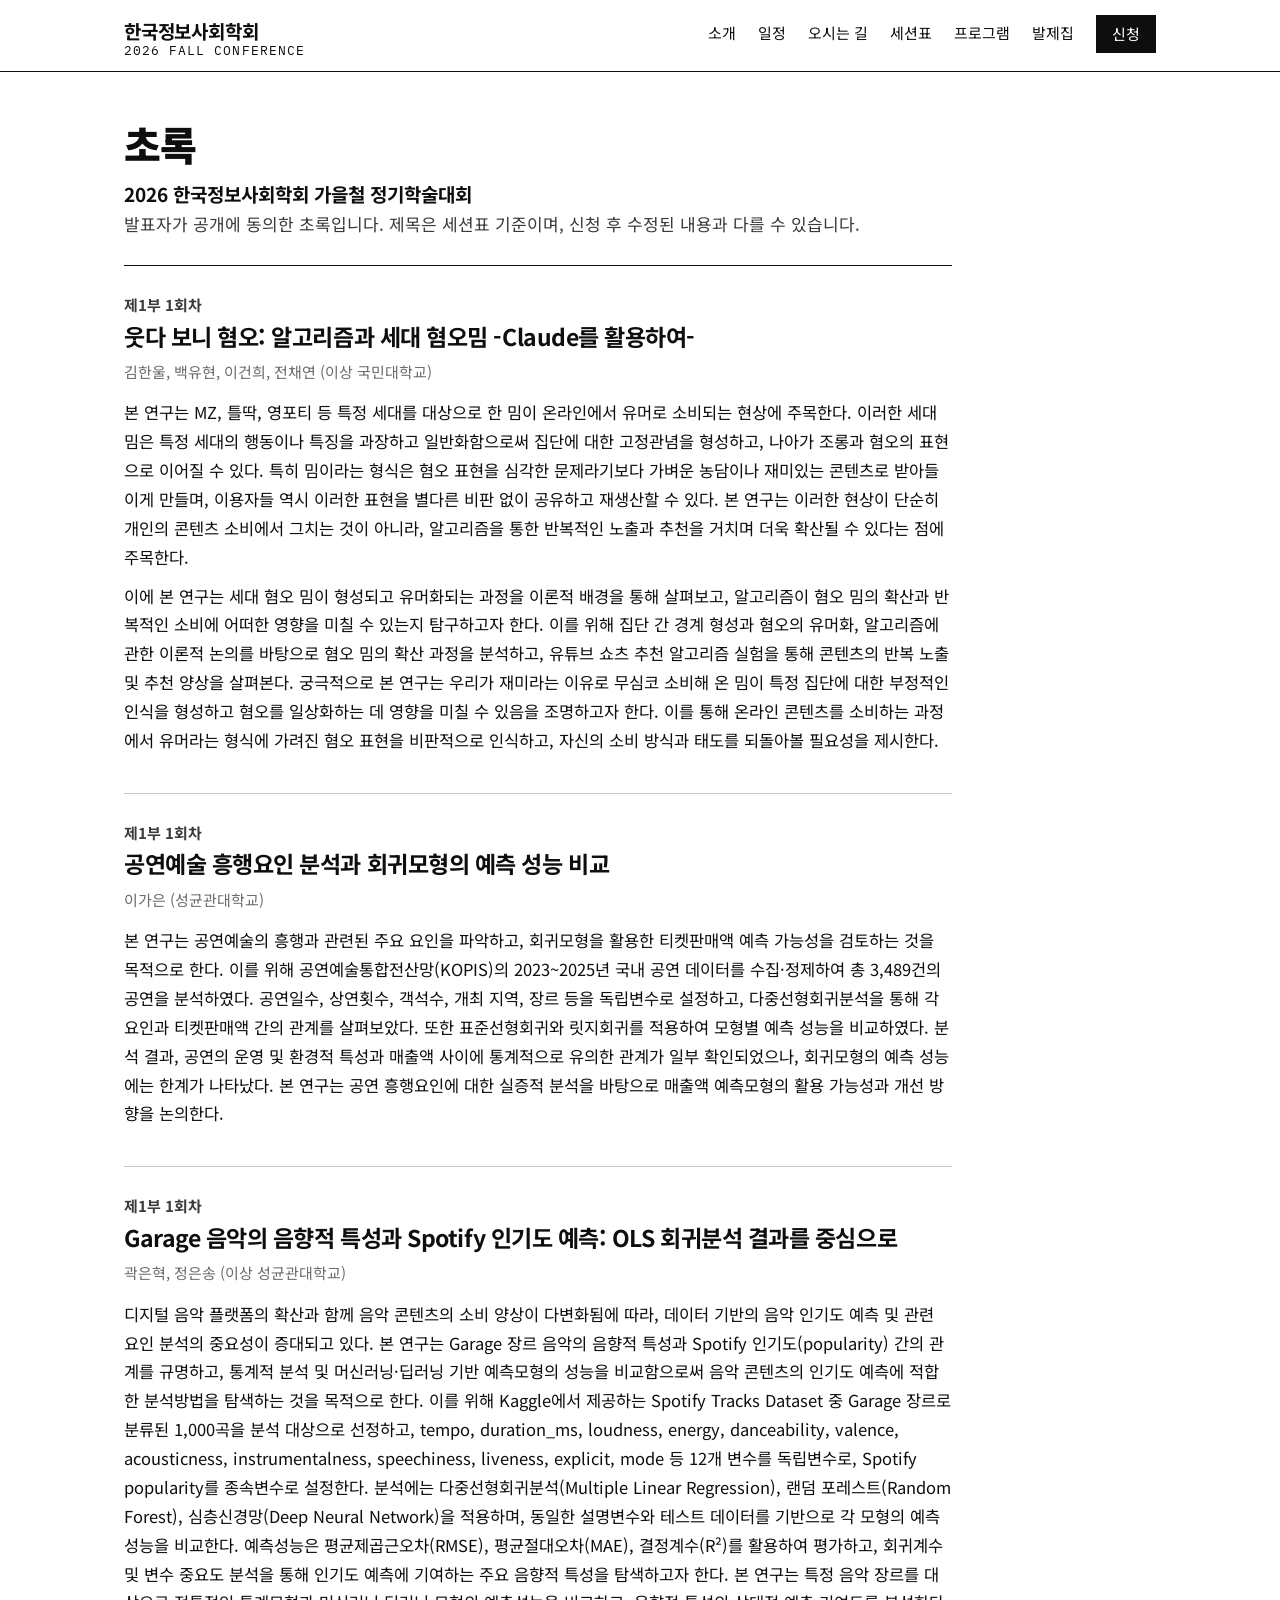
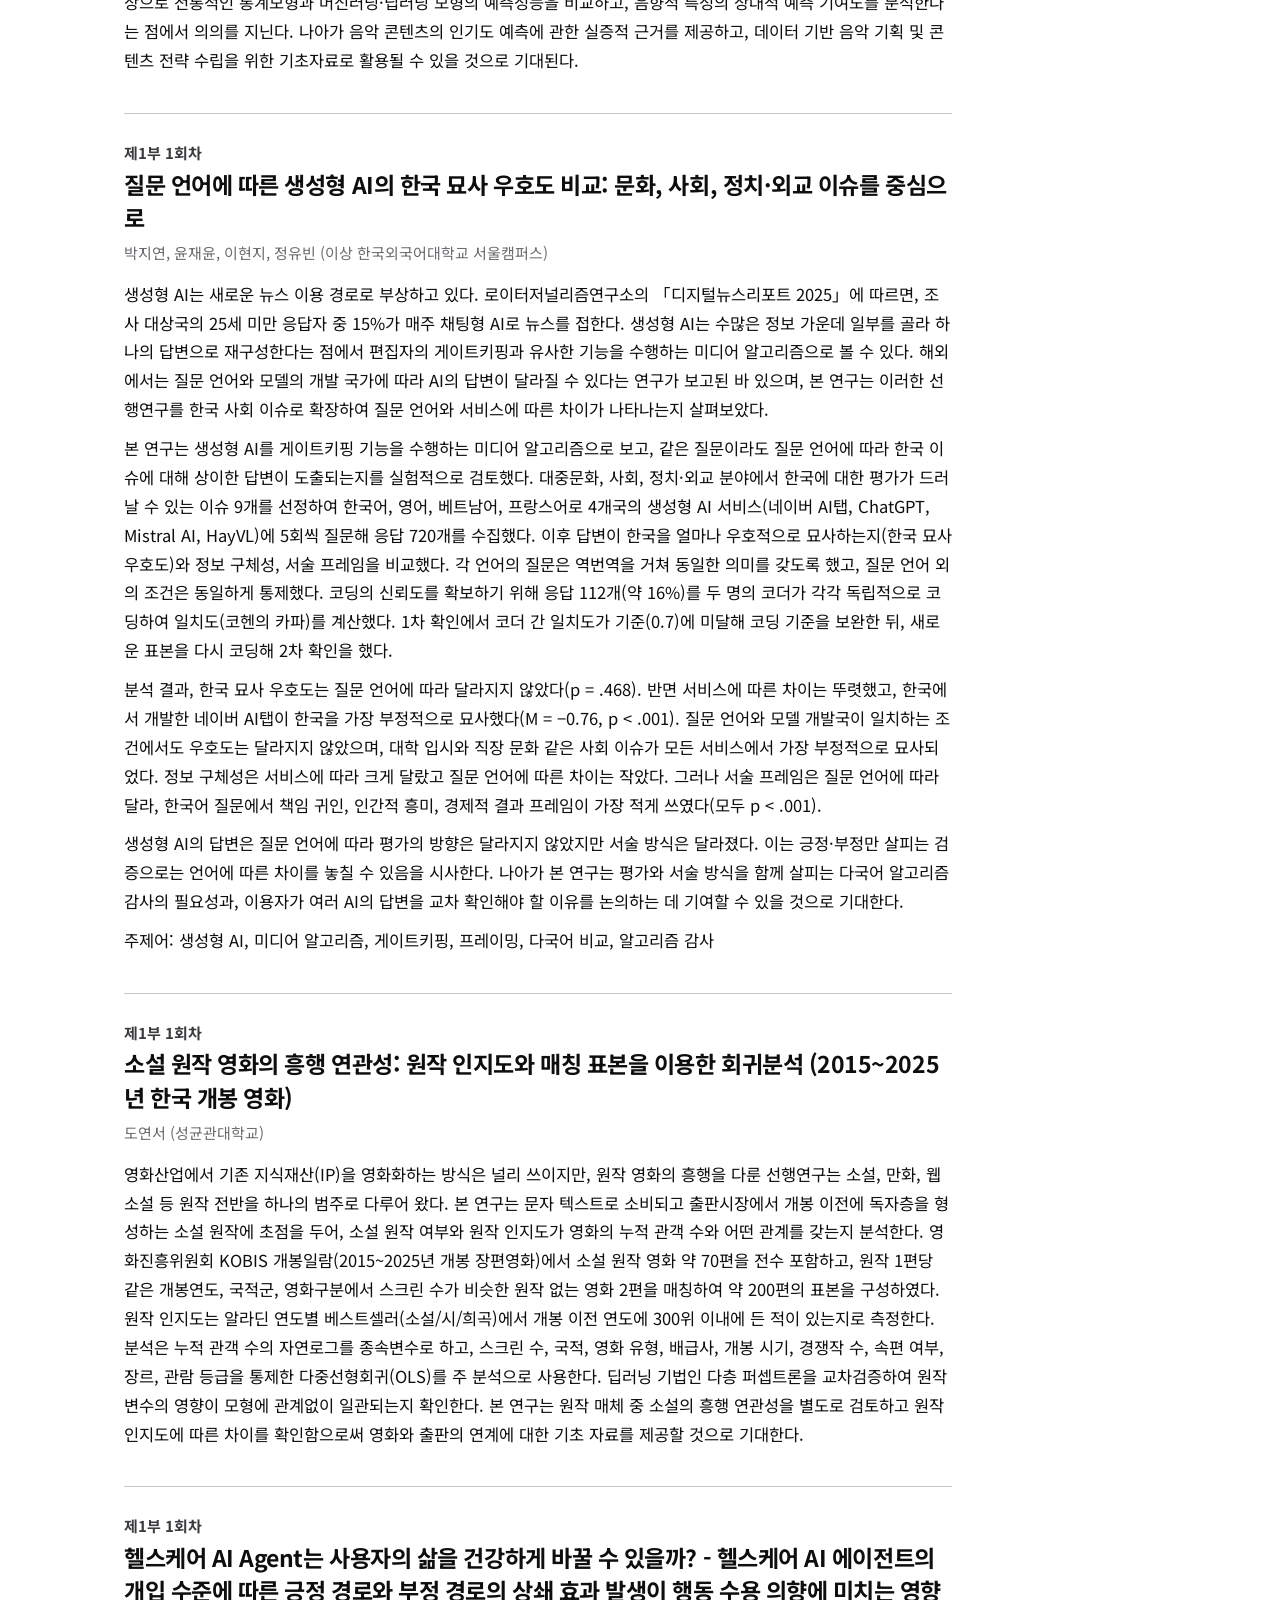
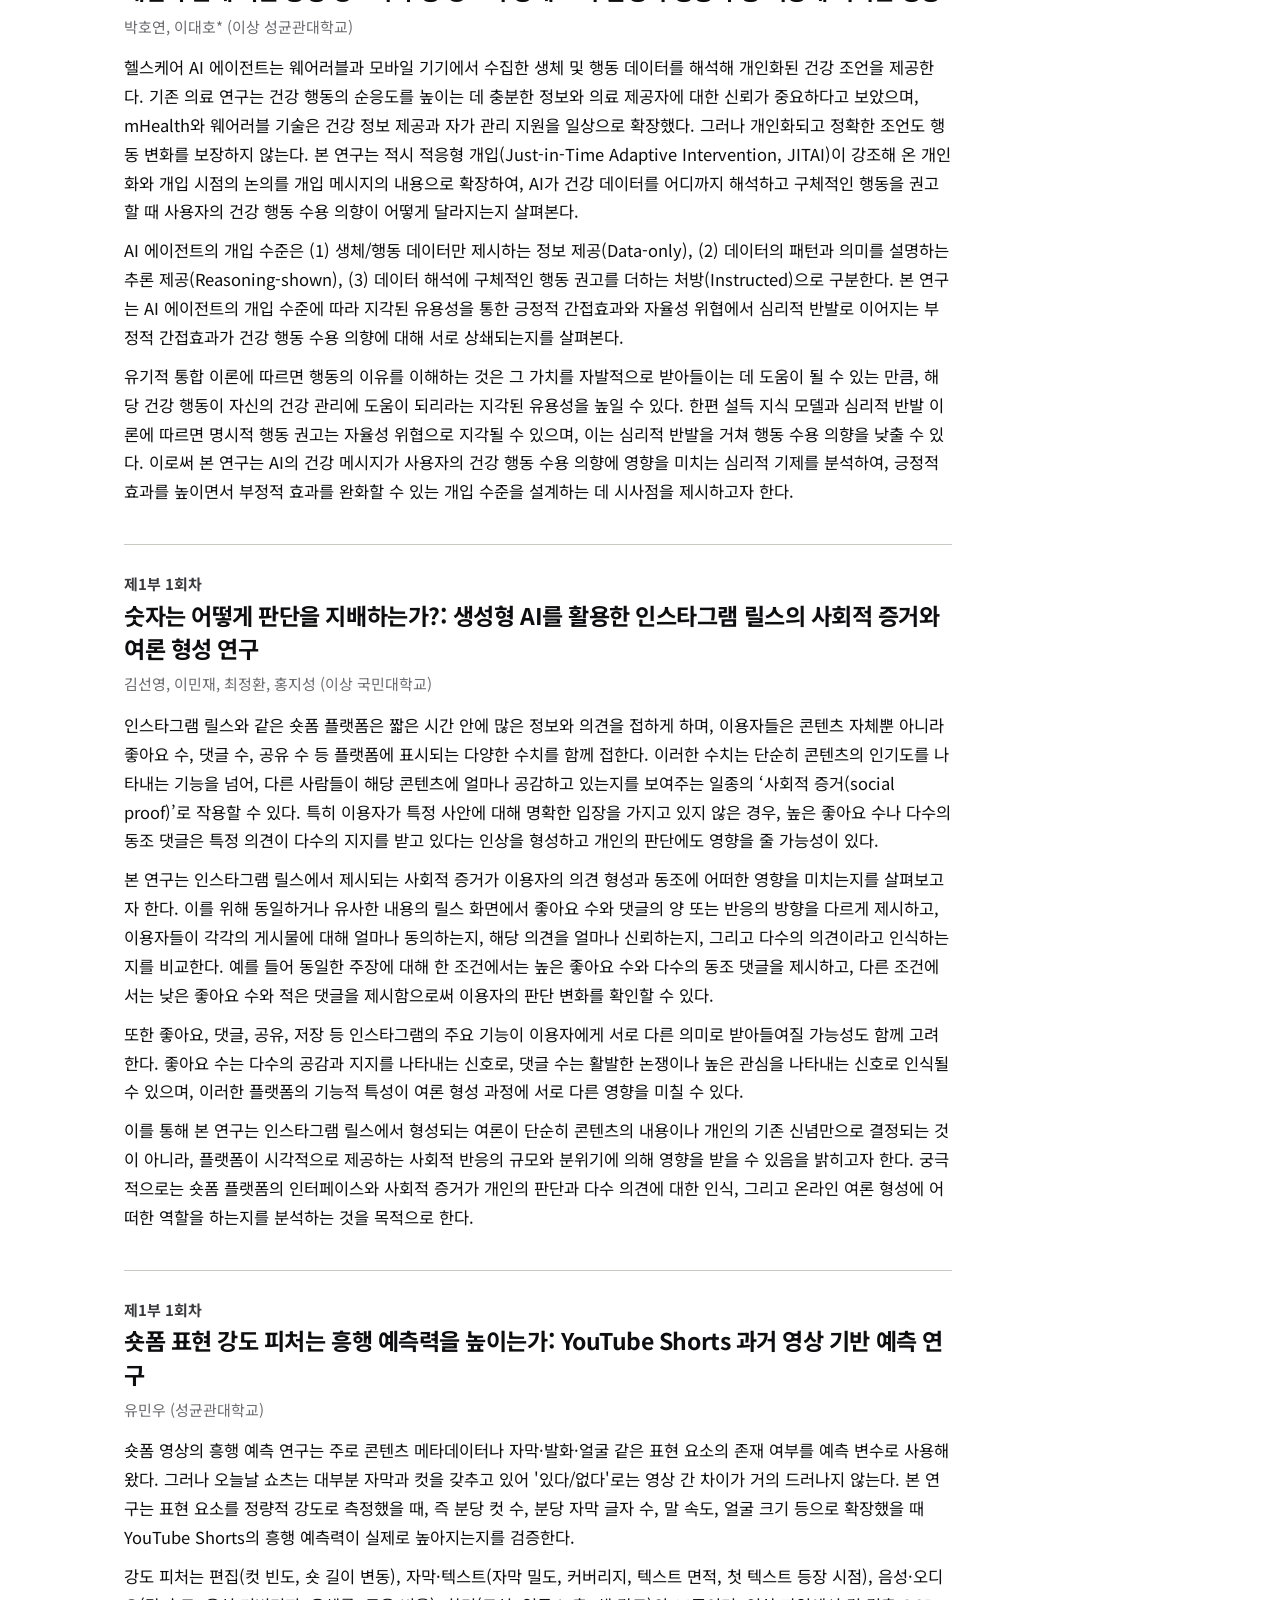
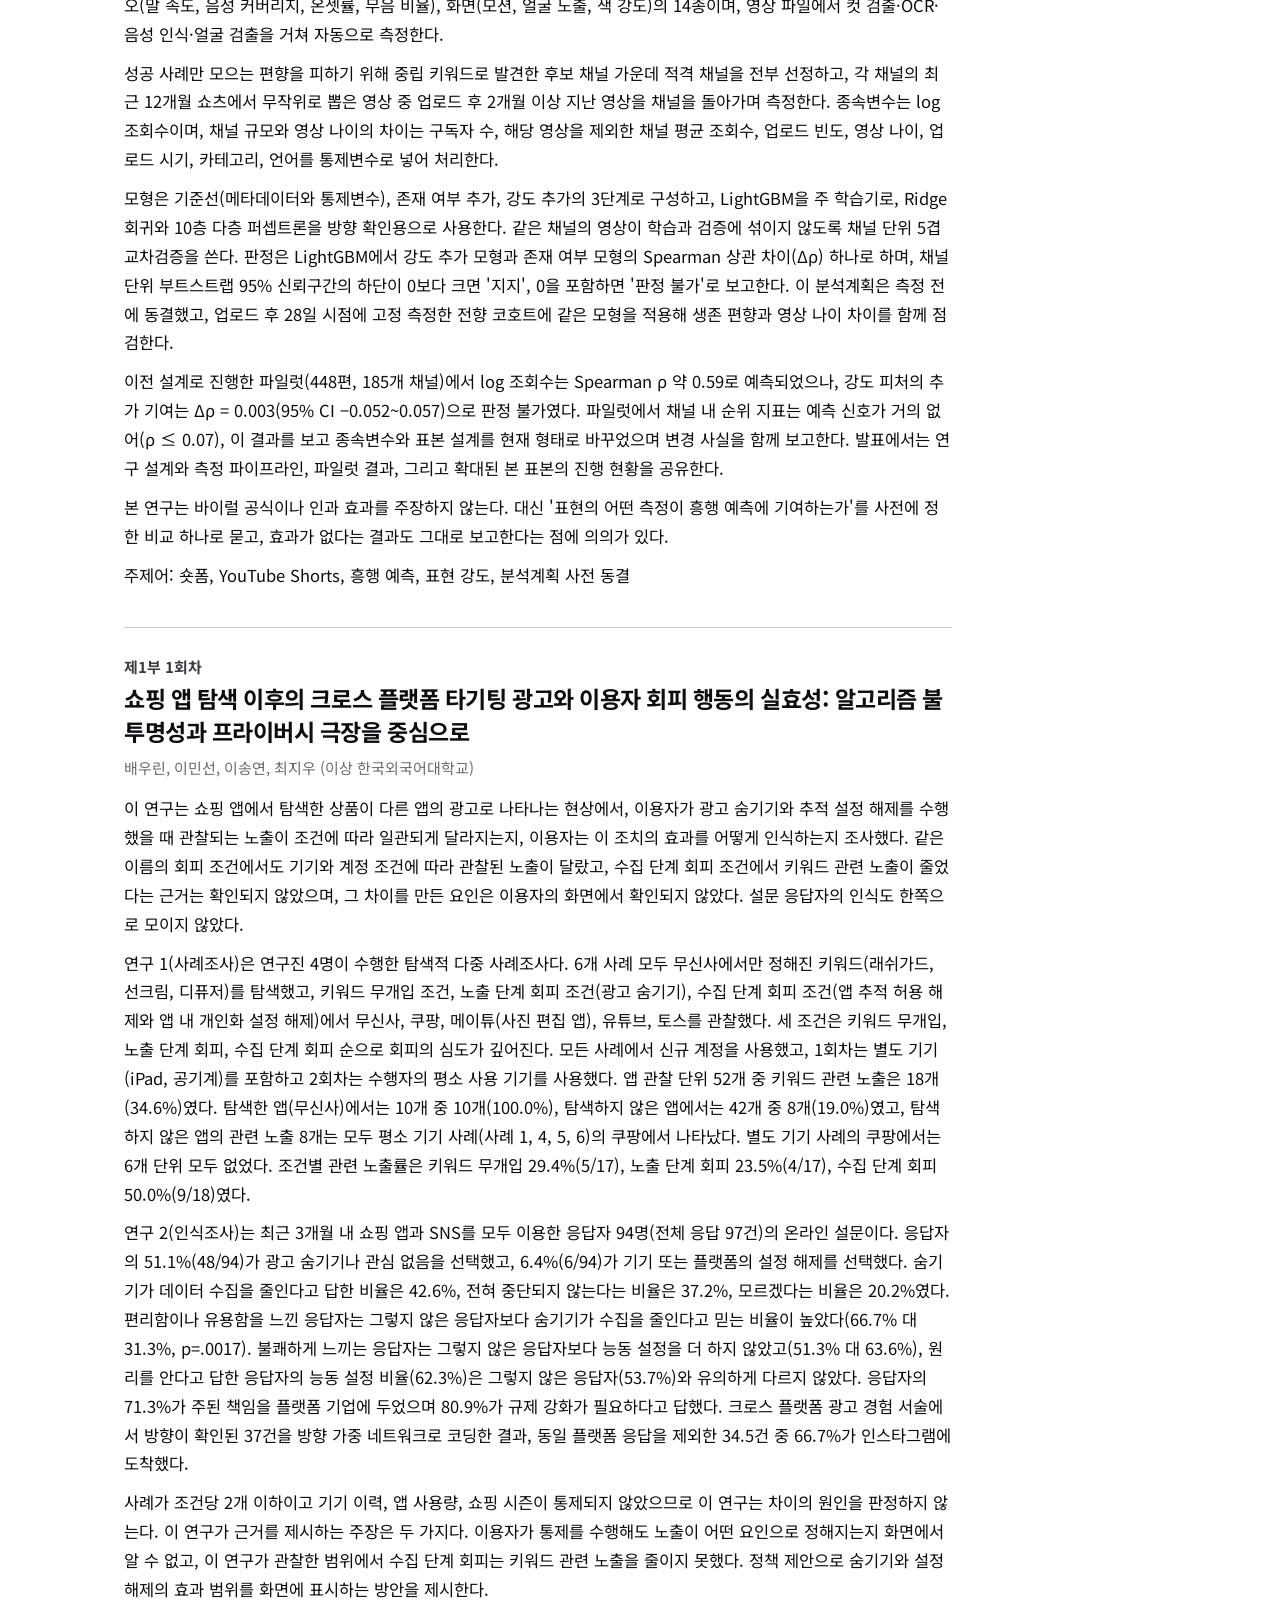
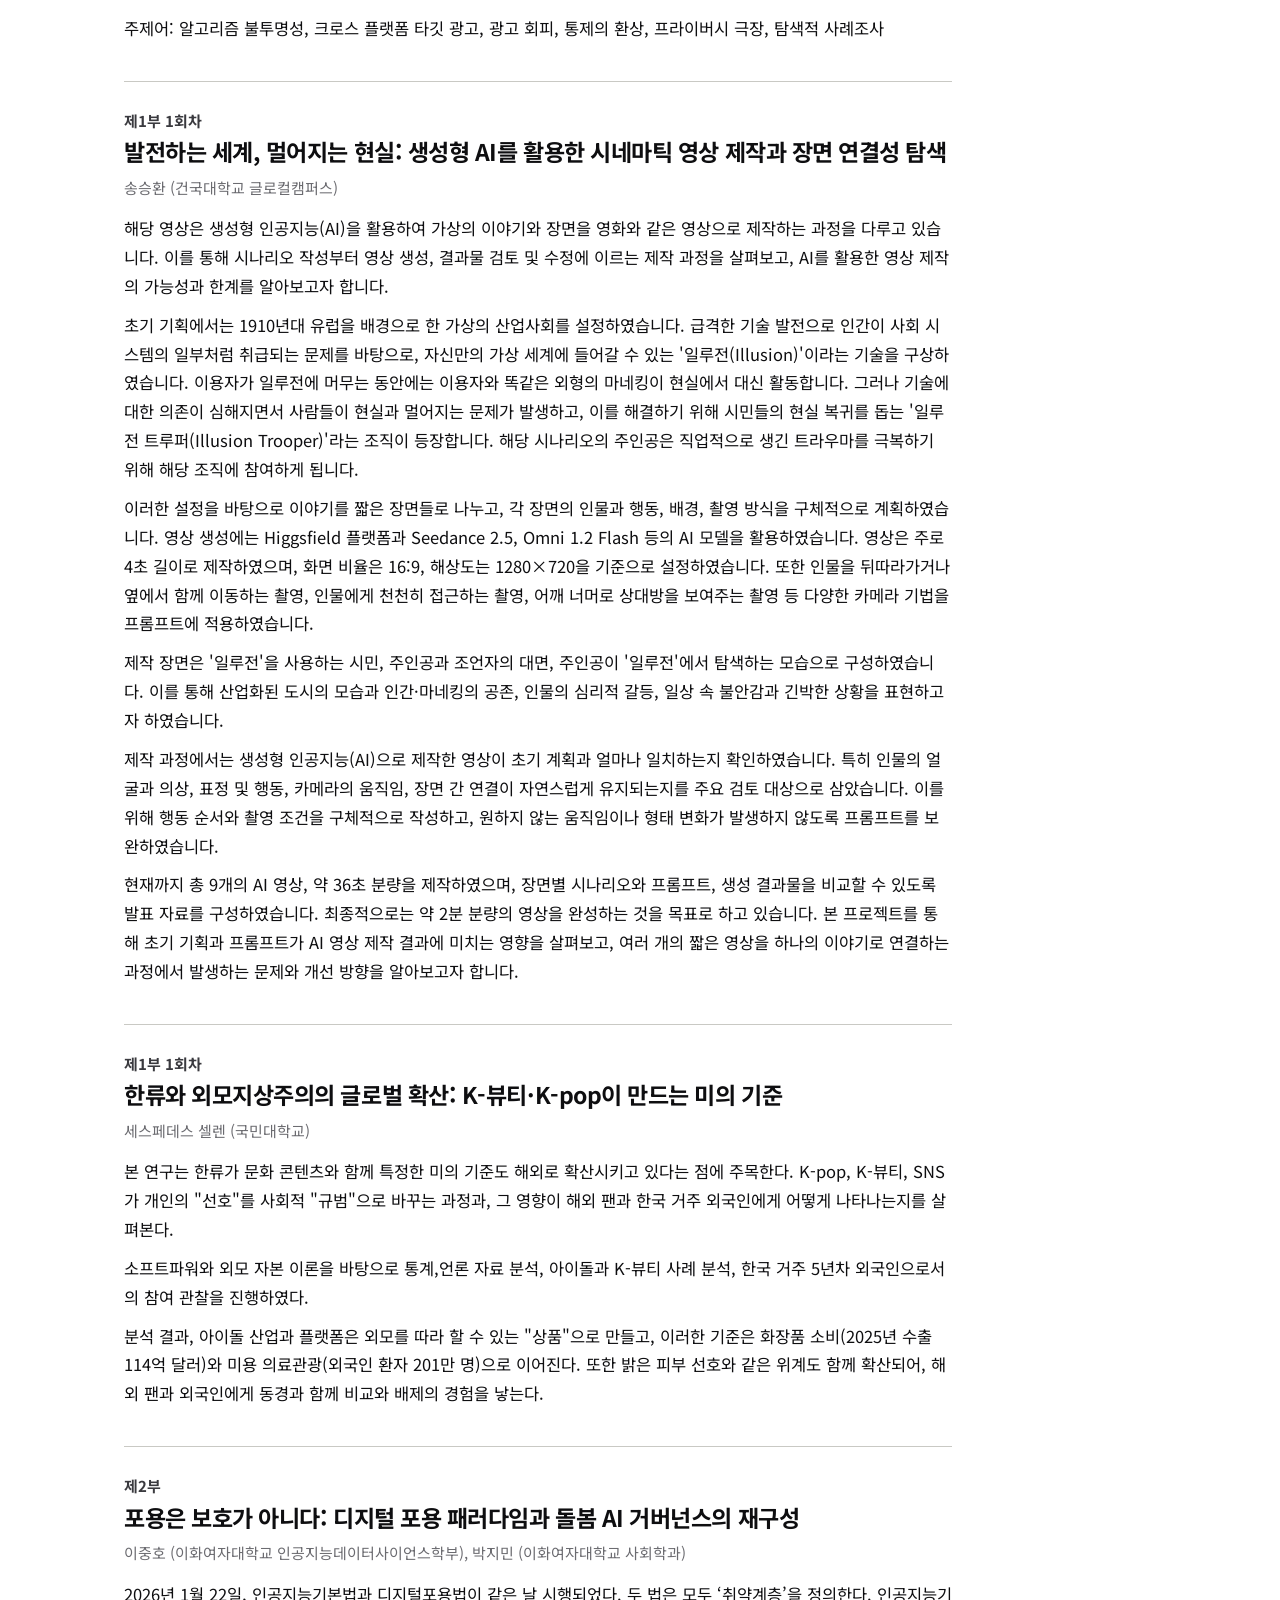
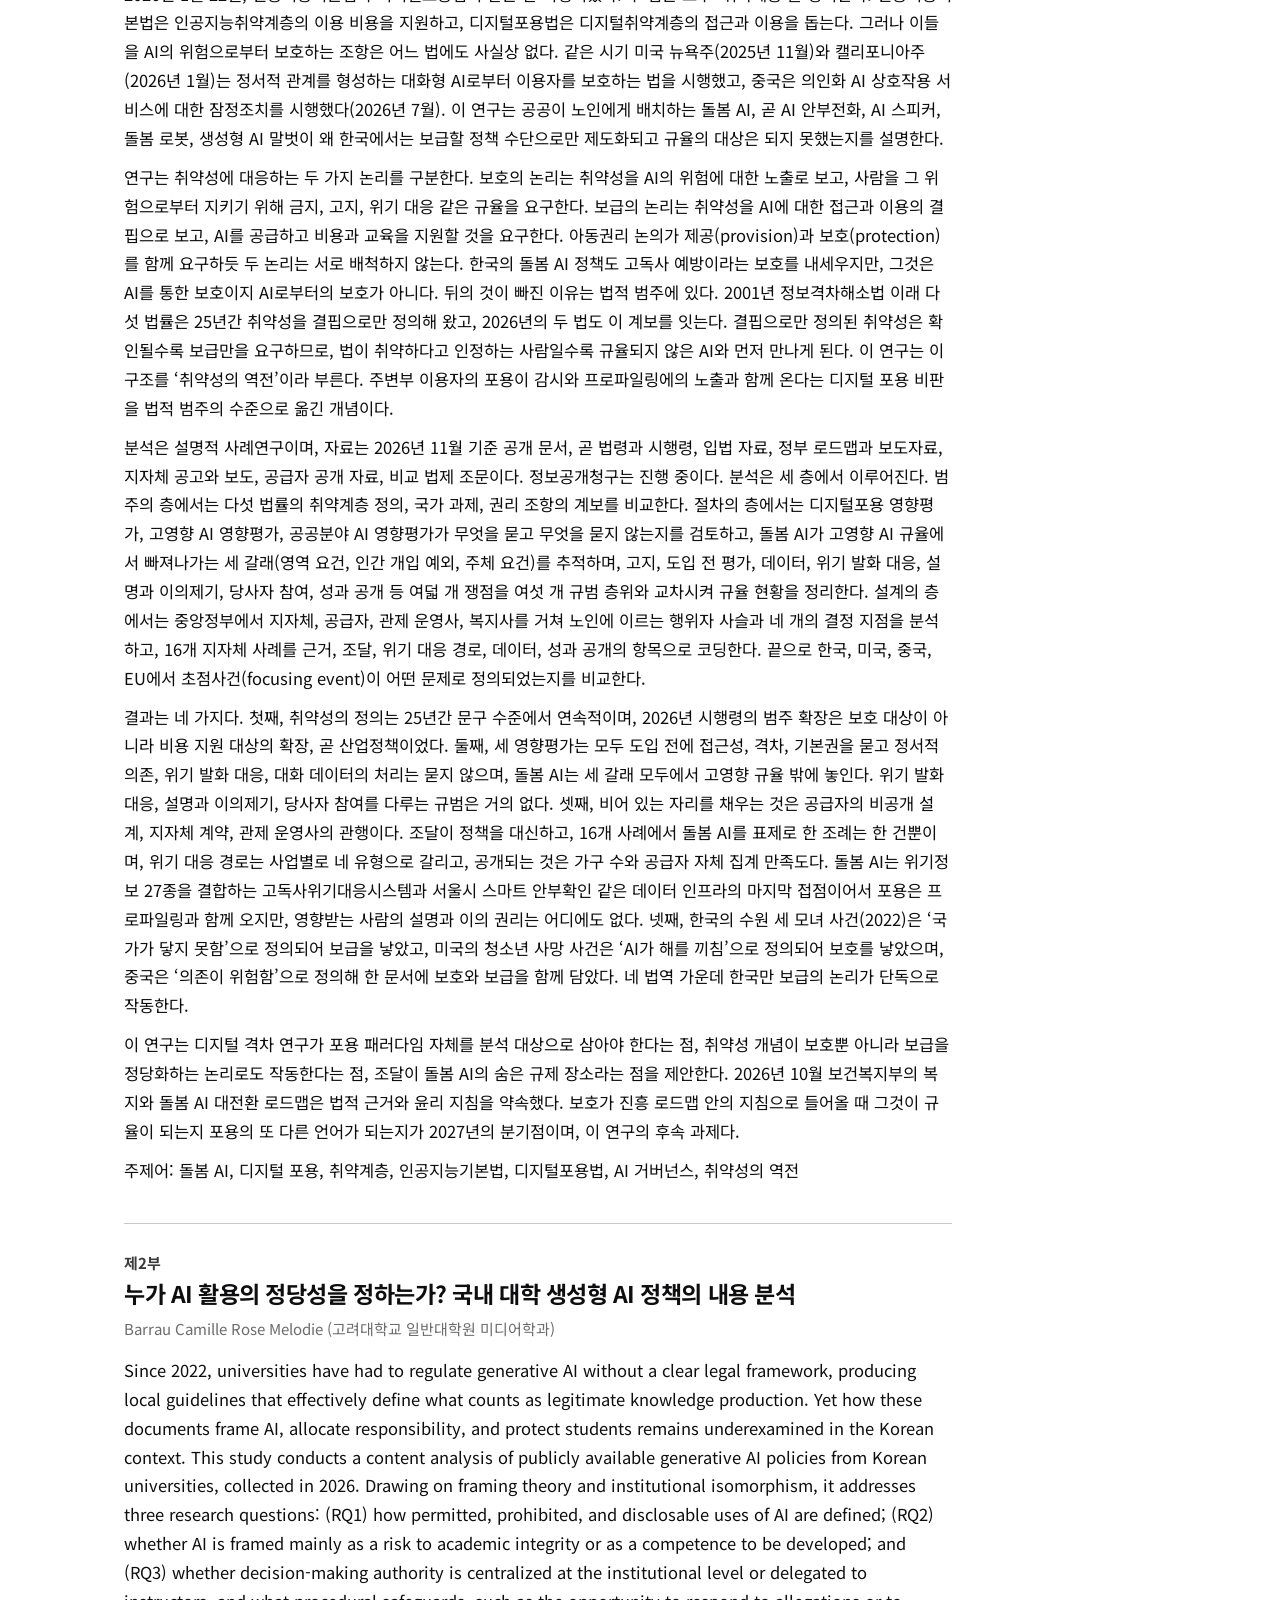
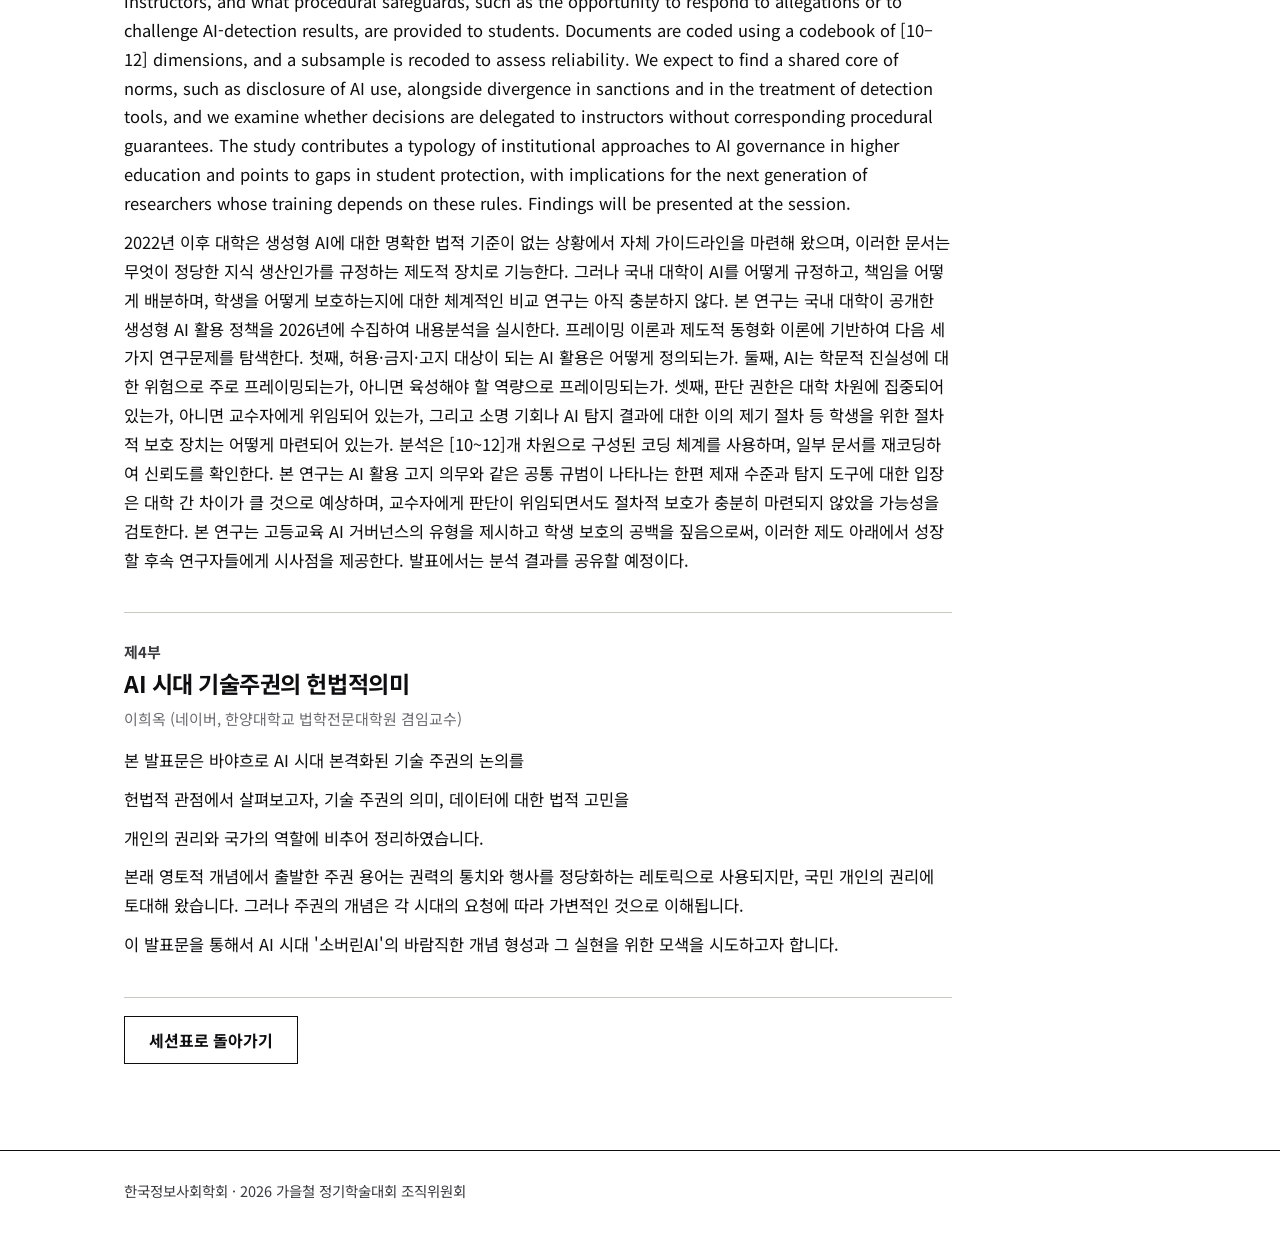
==== abstracts.html @ 12558d7a "세션표: 11/21 접수대장 반영 (유효진 팀 추가·원문 링크, 천예서 원문 연결, 세스페데스 초록 연결, 제목 원문>초록>접수대장 기준 정정) Co-Authored-By: Cla" ====
<!doctype html>
<html lang="ko">
<head>
<meta charset="utf-8">
<meta name="viewport" content="width=device-width, initial-scale=1">
<title>초록 · 2026 한국정보사회학회 가을철 정기학술대회</title>
<meta name="description" content="2026년 11월 28일 (토) 12:00~18:10 성균관대학교 호암관 3층 세션표">
<link rel="preconnect" href="https://fonts.googleapis.com">
<link rel="preconnect" href="https://fonts.gstatic.com" crossorigin>
<link href="https://fonts.googleapis.com/css2?family=Noto+Sans+KR:wght@400;500;700;900&family=IBM+Plex+Mono:wght@400;500&display=swap" rel="stylesheet">
<link rel="stylesheet" href="css/style.css">
<link rel="stylesheet" href="css/sessions.css">
</head>
<body>
<a class="skip" href="#main">본문으로 건너뛰기</a>
<header class="site-header">
  <div class="wrap bar">
    <a class="brand" href="index.html"><strong>한국정보사회학회</strong><span class="mono">2026 FALL CONFERENCE</span></a>
    <nav class="nav" aria-label="주요 메뉴">
      <a href="index.html#about">소개</a>
      <a href="index.html#schedule">일정</a>
      <a href="index.html#venue">오시는 길</a>
      <a href="sessions.html">세션표</a>
      <a href="program.html">프로그램</a>
      <a href="proceedings.html">발제집</a>
      <a class="cta" href="apply.html">신청</a>
    </nav>
  </div>
</header>

<main id="main">
<div class="wrap sess">
  <h1>초록</h1>
  <p class="lead">2026 한국정보사회학회 가을철 정기학술대회<br><span class="theme">발표자가 공개에 동의한 초록입니다. 제목은 세션표 기준이며, 신청 후 수정된 내용과 다를 수 있습니다.</span></p>
  <div class="abslist">
<article class="abs" id="a-U-002"><p class="part">제1부 1회차</p><h2>웃다 보니 혐오: 알고리즘과 세대 혐오밈 -Claude를 활용하여-</h2><p class="by">김한울, 백유현, 이건희, 전채연 (이상 국민대학교)</p><p>본 연구는 MZ, 틀딱, 영포티 등 특정 세대를 대상으로 한 밈이 온라인에서 유머로 소비되는 현상에 주목한다. 이러한 세대 밈은 특정 세대의 행동이나 특징을 과장하고 일반화함으로써 집단에 대한 고정관념을 형성하고, 나아가 조롱과 혐오의 표현으로 이어질 수 있다. 특히 밈이라는 형식은 혐오 표현을 심각한 문제라기보다 가벼운 농담이나 재미있는 콘텐츠로 받아들이게 만들며, 이용자들 역시 이러한 표현을 별다른 비판 없이 공유하고 재생산할 수 있다. 본 연구는 이러한 현상이 단순히 개인의 콘텐츠 소비에서 그치는 것이 아니라, 알고리즘을 통한 반복적인 노출과 추천을 거치며 더욱 확산될 수 있다는 점에 주목한다.</p><p>이에 본 연구는 세대 혐오 밈이 형성되고 유머화되는 과정을 이론적 배경을 통해 살펴보고, 알고리즘이 혐오 밈의 확산과 반복적인 소비에 어떠한 영향을 미칠 수 있는지 탐구하고자 한다. 이를 위해 집단 간 경계 형성과 혐오의 유머화, 알고리즘에 관한 이론적 논의를 바탕으로 혐오 밈의 확산 과정을 분석하고, 유튜브 쇼츠 추천 알고리즘 실험을 통해 콘텐츠의 반복 노출 및 추천 양상을 살펴본다. 궁극적으로 본 연구는 우리가 재미라는 이유로 무심코 소비해 온 밈이 특정 집단에 대한 부정적인 인식을 형성하고 혐오를 일상화하는 데 영향을 미칠 수 있음을 조명하고자 한다. 이를 통해 온라인 콘텐츠를 소비하는 과정에서 유머라는 형식에 가려진 혐오 표현을 비판적으로 인식하고, 자신의 소비 방식과 태도를 되돌아볼 필요성을 제시한다.</p></article>
<article class="abs" id="a-U-007"><p class="part">제1부 1회차</p><h2>공연예술 흥행요인 분석과 회귀모형의 예측 성능 비교</h2><p class="by">이가은 (성균관대학교)</p><p>본 연구는 공연예술의 흥행과 관련된 주요 요인을 파악하고, 회귀모형을 활용한 티켓판매액 예측 가능성을 검토하는 것을 목적으로 한다. 이를 위해 공연예술통합전산망(KOPIS)의 2023~2025년 국내 공연 데이터를 수집·정제하여 총 3,489건의 공연을 분석하였다. 공연일수, 상연횟수, 객석수, 개최 지역, 장르 등을 독립변수로 설정하고, 다중선형회귀분석을 통해 각 요인과 티켓판매액 간의 관계를 살펴보았다. 또한 표준선형회귀와 릿지회귀를 적용하여 모형별 예측 성능을 비교하였다. 분석 결과, 공연의 운영 및 환경적 특성과 매출액 사이에 통계적으로 유의한 관계가 일부 확인되었으나, 회귀모형의 예측 성능에는 한계가 나타났다. 본 연구는 공연 흥행요인에 대한 실증적 분석을 바탕으로 매출액 예측모형의 활용 가능성과 개선 방향을 논의한다.</p></article>
<article class="abs" id="a-U-013"><p class="part">제1부 1회차</p><h2>Garage 음악의 음향적 특성과 Spotify 인기도 예측: OLS 회귀분석 결과를 중심으로</h2><p class="by">곽은혁, 정은송 (이상 성균관대학교)</p><p>디지털 음악 플랫폼의 확산과 함께 음악 콘텐츠의 소비 양상이 다변화됨에 따라, 데이터 기반의 음악 인기도 예측 및 관련 요인 분석의 중요성이 증대되고 있다. 본 연구는 Garage 장르 음악의 음향적 특성과 Spotify 인기도(popularity) 간의 관계를 규명하고, 통계적 분석 및 머신러닝·딥러닝 기반 예측모형의 성능을 비교함으로써 음악 콘텐츠의 인기도 예측에 적합한 분석방법을 탐색하는 것을 목적으로 한다. 이를 위해 Kaggle에서 제공하는 Spotify Tracks Dataset 중 Garage 장르로 분류된 1,000곡을 분석 대상으로 선정하고, tempo, duration_ms, loudness, energy, danceability, valence, acousticness, instrumentalness, speechiness, liveness, explicit, mode 등 12개 변수를 독립변수로, Spotify popularity를 종속변수로 설정한다. 분석에는 다중선형회귀분석(Multiple Linear Regression), 랜덤 포레스트(Random Forest), 심층신경망(Deep Neural Network)을 적용하며, 동일한 설명변수와 테스트 데이터를 기반으로 각 모형의 예측성능을 비교한다. 예측성능은 평균제곱근오차(RMSE), 평균절대오차(MAE), 결정계수(R²)를 활용하여 평가하고, 회귀계수 및 변수 중요도 분석을 통해 인기도 예측에 기여하는 주요 음향적 특성을 탐색하고자 한다. 본 연구는 특정 음악 장르를 대상으로 전통적인 통계모형과 머신러닝·딥러닝 모형의 예측성능을 비교하고, 음향적 특성의 상대적 예측 기여도를 분석한다는 점에서 의의를 지닌다. 나아가 음악 콘텐츠의 인기도 예측에 관한 실증적 근거를 제공하고, 데이터 기반 음악 기획 및 콘텐츠 전략 수립을 위한 기초자료로 활용될 수 있을 것으로 기대된다.</p></article>
<article class="abs" id="a-U-019"><p class="part">제1부 1회차</p><h2>질문 언어에 따른 생성형 AI의 한국 묘사 우호도 비교: 문화, 사회, 정치·외교 이슈를 중심으로</h2><p class="by">박지연, 윤재윤, 이현지, 정유빈 (이상 한국외국어대학교 서울캠퍼스)</p><p>생성형 AI는 새로운 뉴스 이용 경로로 부상하고 있다. 로이터저널리즘연구소의 「디지털뉴스리포트 2025」에 따르면, 조사 대상국의 25세 미만 응답자 중 15%가 매주 채팅형 AI로 뉴스를 접한다. 생성형 AI는 수많은 정보 가운데 일부를 골라 하나의 답변으로 재구성한다는 점에서 편집자의 게이트키핑과 유사한 기능을 수행하는 미디어 알고리즘으로 볼 수 있다. 해외에서는 질문 언어와 모델의 개발 국가에 따라 AI의 답변이 달라질 수 있다는 연구가 보고된 바 있으며, 본 연구는 이러한 선행연구를 한국 사회 이슈로 확장하여 질문 언어와 서비스에 따른 차이가 나타나는지 살펴보았다.</p><p>본 연구는 생성형 AI를 게이트키핑 기능을 수행하는 미디어 알고리즘으로 보고, 같은 질문이라도 질문 언어에 따라 한국 이슈에 대해 상이한 답변이 도출되는지를 실험적으로 검토했다. 대중문화, 사회, 정치·외교 분야에서 한국에 대한 평가가 드러날 수 있는 이슈 9개를 선정하여 한국어, 영어, 베트남어, 프랑스어로 4개국의 생성형 AI 서비스(네이버 AI탭, ChatGPT, Mistral AI, HayVL)에 5회씩 질문해 응답 720개를 수집했다. 이후 답변이 한국을 얼마나 우호적으로 묘사하는지(한국 묘사 우호도)와 정보 구체성, 서술 프레임을 비교했다. 각 언어의 질문은 역번역을 거쳐 동일한 의미를 갖도록 했고, 질문 언어 외의 조건은 동일하게 통제했다. 코딩의 신뢰도를 확보하기 위해 응답 112개(약 16%)를 두 명의 코더가 각각 독립적으로 코딩하여 일치도(코헨의 카파)를 계산했다. 1차 확인에서 코더 간 일치도가 기준(0.7)에 미달해 코딩 기준을 보완한 뒤, 새로운 표본을 다시 코딩해 2차 확인을 했다.</p><p>분석 결과, 한국 묘사 우호도는 질문 언어에 따라 달라지지 않았다(p = .468). 반면 서비스에 따른 차이는 뚜렷했고, 한국에서 개발한 네이버 AI탭이 한국을 가장 부정적으로 묘사했다(M = −0.76, p &lt; .001). 질문 언어와 모델 개발국이 일치하는 조건에서도 우호도는 달라지지 않았으며, 대학 입시와 직장 문화 같은 사회 이슈가 모든 서비스에서 가장 부정적으로 묘사되었다. 정보 구체성은 서비스에 따라 크게 달랐고 질문 언어에 따른 차이는 작았다. 그러나 서술 프레임은 질문 언어에 따라 달라, 한국어 질문에서 책임 귀인, 인간적 흥미, 경제적 결과 프레임이 가장 적게 쓰였다(모두 p &lt; .001).</p><p>생성형 AI의 답변은 질문 언어에 따라 평가의 방향은 달라지지 않았지만 서술 방식은 달라졌다. 이는 긍정·부정만 살피는 검증으로는 언어에 따른 차이를 놓칠 수 있음을 시사한다. 나아가 본 연구는 평가와 서술 방식을 함께 살피는 다국어 알고리즘 감사의 필요성과, 이용자가 여러 AI의 답변을 교차 확인해야 할 이유를 논의하는 데 기여할 수 있을 것으로 기대한다.</p><p>주제어: 생성형 AI, 미디어 알고리즘, 게이트키핑, 프레이밍, 다국어 비교, 알고리즘 감사</p></article>
<article class="abs" id="a-U-020"><p class="part">제1부 1회차</p><h2>소설 원작 영화의 흥행 연관성: 원작 인지도와 매칭 표본을 이용한 회귀분석 (2015~2025년 한국 개봉 영화)</h2><p class="by">도연서 (성균관대학교)</p><p>영화산업에서 기존 지식재산(IP)을 영화화하는 방식은 널리 쓰이지만, 원작 영화의 흥행을 다룬 선행연구는 소설, 만화, 웹소설 등 원작 전반을 하나의 범주로 다루어 왔다. 본 연구는 문자 텍스트로 소비되고 출판시장에서 개봉 이전에 독자층을 형성하는 소설 원작에 초점을 두어, 소설 원작 여부와 원작 인지도가 영화의 누적 관객 수와 어떤 관계를 갖는지 분석한다. 영화진흥위원회 KOBIS 개봉일람(2015~2025년 개봉 장편영화)에서 소설 원작 영화 약 70편을 전수 포함하고, 원작 1편당 같은 개봉연도, 국적군, 영화구분에서 스크린 수가 비슷한 원작 없는 영화 2편을 매칭하여 약 200편의 표본을 구성하였다. 원작 인지도는 알라딘 연도별 베스트셀러(소설/시/희곡)에서 개봉 이전 연도에 300위 이내에 든 적이 있는지로 측정한다. 분석은 누적 관객 수의 자연로그를 종속변수로 하고, 스크린 수, 국적, 영화 유형, 배급사, 개봉 시기, 경쟁작 수, 속편 여부, 장르, 관람 등급을 통제한 다중선형회귀(OLS)를 주 분석으로  사용한다.  딥러닝 기법인 다층 퍼셉트론을 교차검증하여 원작 변수의 영향이 모형에 관계없이 일관되는지 확인한다. 본 연구는 원작 매체 중 소설의 흥행 연관성을 별도로 검토하고 원작 인지도에 따른 차이를 확인함으로써 영화와 출판의 연계에 대한 기초 자료를 제공할 것으로 기대한다.</p></article>
<article class="abs" id="a-U-022"><p class="part">제1부 1회차</p><h2>헬스케어 AI Agent는 사용자의 삶을 건강하게 바꿀 수 있을까? - 헬스케어 AI 에이전트의 개입 수준에 따른 긍정 경로와 부정 경로의 상쇄 효과 발생이 행동 수용 의향에 미치는 영향</h2><p class="by">박호연, 이대호* (이상 성균관대학교)</p><p>헬스케어 AI 에이전트는 웨어러블과 모바일 기기에서 수집한 생체 및 행동 데이터를 해석해 개인화된 건강 조언을 제공한다. 기존 의료 연구는 건강 행동의 순응도를 높이는 데 충분한 정보와 의료 제공자에 대한 신뢰가 중요하다고 보았으며, mHealth와 웨어러블 기술은 건강 정보 제공과 자가 관리 지원을 일상으로 확장했다. 그러나 개인화되고 정확한 조언도 행동 변화를 보장하지 않는다. 본 연구는 적시 적응형 개입(Just-in-Time Adaptive Intervention, JITAI)이 강조해 온 개인화와 개입 시점의 논의를 개입 메시지의 내용으로 확장하여, AI가 건강 데이터를 어디까지 해석하고 구체적인 행동을 권고할 때 사용자의 건강 행동 수용 의향이 어떻게 달라지는지 살펴본다.</p><p>AI 에이전트의 개입 수준은 (1) 생체/행동 데이터만 제시하는 정보 제공(Data-only), (2) 데이터의 패턴과 의미를 설명하는 추론 제공(Reasoning-shown), (3) 데이터 해석에 구체적인 행동 권고를 더하는 처방(Instructed)으로 구분한다. 본 연구는 AI 에이전트의 개입 수준에 따라 지각된 유용성을 통한 긍정적 간접효과와 자율성 위협에서 심리적 반발로 이어지는 부정적 간접효과가 건강 행동 수용 의향에 대해 서로 상쇄되는지를 살펴본다.</p><p>유기적 통합 이론에 따르면 행동의 이유를 이해하는 것은 그 가치를 자발적으로 받아들이는 데 도움이 될 수 있는 만큼, 해당 건강 행동이 자신의 건강 관리에 도움이 되리라는 지각된 유용성을 높일 수 있다. 한편 설득 지식 모델과 심리적 반발 이론에 따르면 명시적 행동 권고는 자율성 위협으로 지각될 수 있으며, 이는 심리적 반발을 거쳐 행동 수용 의향을 낮출 수 있다. 이로써 본 연구는 AI의 건강 메시지가 사용자의 건강 행동 수용 의향에 영향을 미치는 심리적 기제를 분석하여, 긍정적 효과를 높이면서 부정적 효과를 완화할 수 있는 개입 수준을 설계하는 데 시사점을 제시하고자 한다.</p></article>
<article class="abs" id="a-U-018"><p class="part">제1부 1회차</p><h2>숫자는 어떻게 판단을 지배하는가?: 생성형 AI를 활용한 인스타그램 릴스의 사회적 증거와 여론 형성 연구</h2><p class="by">김선영, 이민재, 최정환, 홍지성 (이상 국민대학교)</p><p>인스타그램 릴스와 같은 숏폼 플랫폼은 짧은 시간 안에 많은 정보와 의견을 접하게 하며, 이용자들은 콘텐츠 자체뿐 아니라 좋아요 수, 댓글 수, 공유 수 등 플랫폼에 표시되는 다양한 수치를 함께 접한다. 이러한 수치는 단순히 콘텐츠의 인기도를 나타내는 기능을 넘어, 다른 사람들이 해당 콘텐츠에 얼마나 공감하고 있는지를 보여주는 일종의 ‘사회적 증거(social proof)’로 작용할 수 있다. 특히 이용자가 특정 사안에 대해 명확한 입장을 가지고 있지 않은 경우, 높은 좋아요 수나 다수의 동조 댓글은 특정 의견이 다수의 지지를 받고 있다는 인상을 형성하고 개인의 판단에도 영향을 줄 가능성이 있다.</p><p>본 연구는 인스타그램 릴스에서 제시되는 사회적 증거가 이용자의 의견 형성과 동조에 어떠한 영향을 미치는지를 살펴보고자 한다. 이를 위해 동일하거나 유사한 내용의 릴스 화면에서 좋아요 수와 댓글의 양 또는 반응의 방향을 다르게 제시하고, 이용자들이 각각의 게시물에 대해 얼마나 동의하는지, 해당 의견을 얼마나 신뢰하는지, 그리고 다수의 의견이라고 인식하는지를 비교한다. 예를 들어 동일한 주장에 대해 한 조건에서는 높은 좋아요 수와 다수의 동조 댓글을 제시하고, 다른 조건에서는 낮은 좋아요 수와 적은 댓글을 제시함으로써 이용자의 판단 변화를 확인할 수 있다.</p><p>또한 좋아요, 댓글, 공유, 저장 등 인스타그램의 주요 기능이 이용자에게 서로 다른 의미로 받아들여질 가능성도 함께 고려한다. 좋아요 수는 다수의 공감과 지지를 나타내는 신호로, 댓글 수는 활발한 논쟁이나 높은 관심을 나타내는 신호로 인식될 수 있으며, 이러한 플랫폼의 기능적 특성이 여론 형성 과정에 서로 다른 영향을 미칠 수 있다.</p><p>이를 통해 본 연구는 인스타그램 릴스에서 형성되는 여론이 단순히 콘텐츠의 내용이나 개인의 기존 신념만으로 결정되는 것이 아니라, 플랫폼이 시각적으로 제공하는 사회적 반응의 규모와 분위기에 의해 영향을 받을 수 있음을 밝히고자 한다. 궁극적으로는 숏폼 플랫폼의 인터페이스와 사회적 증거가 개인의 판단과 다수 의견에 대한 인식, 그리고 온라인 여론 형성에 어떠한 역할을 하는지를 분석하는 것을 목적으로 한다.</p></article>
<article class="abs" id="a-U-021"><p class="part">제1부 1회차</p><h2>숏폼 표현 강도 피처는 흥행 예측력을 높이는가: YouTube Shorts 과거 영상 기반 예측 연구</h2><p class="by">유민우 (성균관대학교)</p><p>숏폼 영상의 흥행 예측 연구는 주로 콘텐츠 메타데이터나 자막·발화·얼굴 같은 표현 요소의 존재 여부를 예측 변수로 사용해 왔다. 그러나 오늘날 쇼츠는 대부분 자막과 컷을 갖추고 있어 &#x27;있다/없다&#x27;로는 영상 간 차이가 거의 드러나지 않는다. 본 연구는 표현 요소를 정량적 강도로 측정했을 때, 즉 분당 컷 수, 분당 자막 글자 수, 말 속도, 얼굴 크기 등으로 확장했을 때 YouTube Shorts의 흥행 예측력이 실제로 높아지는지를 검증한다.</p><p>강도 피처는 편집(컷 빈도, 숏 길이 변동), 자막·텍스트(자막 밀도, 커버리지, 텍스트 면적, 첫 텍스트 등장 시점), 음성·오디오(말 속도, 음성 커버리지, 온셋률, 무음 비율), 화면(모션, 얼굴 노출, 색 강도)의 14종이며, 영상 파일에서 컷 검출·OCR·음성 인식·얼굴 검출을 거쳐 자동으로 측정한다.</p><p>성공 사례만 모으는 편향을 피하기 위해 중립 키워드로 발견한 후보 채널 가운데 적격 채널을 전부 선정하고, 각 채널의 최근 12개월 쇼츠에서 무작위로 뽑은 영상 중 업로드 후 2개월 이상 지난 영상을 채널을 돌아가며 측정한다. 종속변수는 log 조회수이며, 채널 규모와 영상 나이의 차이는 구독자 수, 해당 영상을 제외한 채널 평균 조회수, 업로드 빈도, 영상 나이, 업로드 시기, 카테고리, 언어를 통제변수로 넣어 처리한다.</p><p>모형은 기준선(메타데이터와 통제변수), 존재 여부 추가, 강도 추가의 3단계로 구성하고, LightGBM을 주 학습기로, Ridge 회귀와 10층 다층 퍼셉트론을 방향 확인용으로 사용한다. 같은 채널의 영상이 학습과 검증에 섞이지 않도록 채널 단위 5겹 교차검증을 쓴다. 판정은 LightGBM에서 강도 추가 모형과 존재 여부 모형의 Spearman 상관 차이(Δρ) 하나로 하며, 채널 단위 부트스트랩 95% 신뢰구간의 하단이 0보다 크면 &#x27;지지&#x27;, 0을 포함하면 &#x27;판정 불가&#x27;로 보고한다. 이 분석계획은 측정 전에 동결했고, 업로드 후 28일 시점에 고정 측정한 전향 코호트에 같은 모형을 적용해 생존 편향과 영상 나이 차이를 함께 점검한다.</p><p>이전 설계로 진행한 파일럿(448편, 185개 채널)에서 log 조회수는 Spearman ρ 약 0.59로 예측되었으나, 강도 피처의 추가 기여는 Δρ = 0.003(95% CI −0.052~0.057)으로 판정 불가였다. 파일럿에서 채널 내 순위 지표는 예측 신호가 거의 없어(ρ ≤ 0.07), 이 결과를 보고 종속변수와 표본 설계를 현재 형태로 바꾸었으며 변경 사실을 함께 보고한다. 발표에서는 연구 설계와 측정 파이프라인, 파일럿 결과, 그리고 확대된 본 표본의 진행 현황을 공유한다.</p><p>본 연구는 바이럴 공식이나 인과 효과를 주장하지 않는다. 대신 &#x27;표현의 어떤 측정이 흥행 예측에 기여하는가&#x27;를 사전에 정한 비교 하나로 묻고, 효과가 없다는 결과도 그대로 보고한다는 점에 의의가 있다.</p><p>주제어: 숏폼, YouTube Shorts, 흥행 예측, 표현 강도, 분석계획 사전 동결</p></article>
<article class="abs" id="a-U-023"><p class="part">제1부 1회차</p><h2>쇼핑 앱 탐색 이후의 크로스 플랫폼 타기팅 광고와 이용자 회피 행동의 실효성: 알고리즘 불투명성과 프라이버시 극장을 중심으로</h2><p class="by">배우린, 이민선, 이송연, 최지우 (이상 한국외국어대학교)</p><p>이 연구는 쇼핑 앱에서 탐색한 상품이 다른 앱의 광고로 나타나는 현상에서, 이용자가 광고 숨기기와 추적 설정 해제를 수행했을 때 관찰되는 노출이 조건에 따라 일관되게 달라지는지, 이용자는 이 조치의 효과를 어떻게 인식하는지 조사했다. 같은 이름의 회피 조건에서도 기기와 계정 조건에 따라 관찰된 노출이 달랐고, 수집 단계 회피 조건에서 키워드 관련 노출이 줄었다는 근거는 확인되지 않았으며, 그 차이를 만든 요인은 이용자의 화면에서 확인되지 않았다. 설문 응답자의 인식도 한쪽으로 모이지 않았다.</p><p>연구 1(사례조사)은 연구진 4명이 수행한 탐색적 다중 사례조사다. 6개 사례 모두 무신사에서만 정해진 키워드(래쉬가드, 선크림, 디퓨저)를 탐색했고, 키워드 무개입 조건, 노출 단계 회피 조건(광고 숨기기), 수집 단계 회피 조건(앱 추적 허용 해제와 앱 내 개인화 설정 해제)에서 무신사, 쿠팡, 메이튜(사진 편집 앱), 유튜브, 토스를 관찰했다. 세 조건은 키워드 무개입, 노출 단계 회피, 수집 단계 회피 순으로 회피의 심도가 깊어진다. 모든 사례에서 신규 계정을 사용했고, 1회차는 별도 기기(iPad, 공기계)를 포함하고 2회차는 수행자의 평소 사용 기기를 사용했다. 앱 관찰 단위 52개 중 키워드 관련 노출은 18개(34.6%)였다. 탐색한 앱(무신사)에서는 10개 중 10개(100.0%), 탐색하지 않은 앱에서는 42개 중 8개(19.0%)였고, 탐색하지 않은 앱의 관련 노출 8개는 모두 평소 기기 사례(사례 1, 4, 5, 6)의 쿠팡에서 나타났다. 별도 기기 사례의 쿠팡에서는 6개 단위 모두 없었다. 조건별 관련 노출률은 키워드 무개입 29.4%(5/17), 노출 단계 회피 23.5%(4/17), 수집 단계 회피 50.0%(9/18)였다.</p><p>연구 2(인식조사)는 최근 3개월 내 쇼핑 앱과 SNS를 모두 이용한 응답자 94명(전체 응답 97건)의 온라인 설문이다. 응답자의 51.1%(48/94)가 광고 숨기기나 관심 없음을 선택했고, 6.4%(6/94)가 기기 또는 플랫폼의 설정 해제를 선택했다. 숨기기가 데이터 수집을 줄인다고 답한 비율은 42.6%, 전혀 중단되지 않는다는 비율은 37.2%, 모르겠다는 비율은 20.2%였다. 편리함이나 유용함을 느낀 응답자는 그렇지 않은 응답자보다 숨기기가 수집을 줄인다고 믿는 비율이 높았다(66.7% 대 31.3%, p=.0017). 불쾌하게 느끼는 응답자는 그렇지 않은 응답자보다 능동 설정을 더 하지 않았고(51.3% 대 63.6%), 원리를 안다고 답한 응답자의 능동 설정 비율(62.3%)은 그렇지 않은 응답자(53.7%)와 유의하게 다르지 않았다. 응답자의 71.3%가 주된 책임을 플랫폼 기업에 두었으며 80.9%가 규제 강화가 필요하다고 답했다. 크로스 플랫폼 광고 경험 서술에서 방향이 확인된 37건을 방향 가중 네트워크로 코딩한 결과, 동일 플랫폼 응답을 제외한 34.5건 중 66.7%가 인스타그램에 도착했다.</p><p>사례가 조건당 2개 이하이고 기기 이력, 앱 사용량, 쇼핑 시즌이 통제되지 않았으므로 이 연구는 차이의 원인을 판정하지 않는다. 이 연구가 근거를 제시하는 주장은 두 가지다. 이용자가 통제를 수행해도 노출이 어떤 요인으로 정해지는지 화면에서 알 수 없고, 이 연구가 관찰한 범위에서 수집 단계 회피는 키워드 관련 노출을 줄이지 못했다. 정책 제안으로 숨기기와 설정 해제의 효과 범위를 화면에 표시하는 방안을 제시한다.</p><p>주제어: 알고리즘 불투명성, 크로스 플랫폼 타깃 광고, 광고 회피, 통제의 환상, 프라이버시 극장, 탐색적 사례조사</p></article>
<article class="abs" id="a-U-029"><p class="part">제1부 1회차</p><h2>발전하는 세계, 멀어지는 현실: 생성형 AI를 활용한 시네마틱 영상 제작과 장면 연결성 탐색</h2><p class="by">송승환 (건국대학교 글로컬캠퍼스)</p><p>해당 영상은 생성형 인공지능(AI)을 활용하여 가상의 이야기와 장면을 영화와 같은 영상으로 제작하는 과정을 다루고 있습니다. 이를 통해 시나리오 작성부터 영상 생성, 결과물 검토 및 수정에 이르는 제작 과정을 살펴보고, AI를 활용한 영상 제작의 가능성과 한계를 알아보고자 합니다.</p><p>초기 기획에서는 1910년대 유럽을 배경으로 한 가상의 산업사회를 설정하였습니다. 급격한 기술 발전으로 인간이 사회 시스템의 일부처럼 취급되는 문제를 바탕으로, 자신만의 가상 세계에 들어갈 수 있는 &#x27;일루전(Illusion)&#x27;이라는 기술을 구상하였습니다. 이용자가 일루전에 머무는 동안에는 이용자와 똑같은 외형의 마네킹이 현실에서 대신 활동합니다. 그러나 기술에 대한 의존이 심해지면서 사람들이 현실과 멀어지는 문제가 발생하고, 이를 해결하기 위해 시민들의 현실 복귀를 돕는 &#x27;일루전 트루퍼(Illusion Trooper)&#x27;라는 조직이 등장합니다. 해당 시나리오의 주인공은 직업적으로 생긴 트라우마를 극복하기 위해 해당 조직에 참여하게 됩니다.</p><p>이러한 설정을 바탕으로 이야기를 짧은 장면들로 나누고, 각 장면의 인물과 행동, 배경, 촬영 방식을 구체적으로 계획하였습니다. 영상 생성에는 Higgsfield 플랫폼과 Seedance 2.5, Omni 1.2 Flash 등의 AI 모델을 활용하였습니다. 영상은 주로 4초 길이로 제작하였으며, 화면 비율은 16:9, 해상도는 1280×720을 기준으로 설정하였습니다. 또한 인물을 뒤따라가거나 옆에서 함께 이동하는 촬영, 인물에게 천천히 접근하는 촬영, 어깨 너머로 상대방을 보여주는 촬영 등 다양한 카메라 기법을 프롬프트에 적용하였습니다.</p><p>제작 장면은 &#x27;일루전&#x27;을 사용하는 시민, 주인공과 조언자의 대면, 주인공이 &#x27;일루전&#x27;에서 탐색하는 모습으로 구성하였습니다. 이를 통해 산업화된 도시의 모습과 인간·마네킹의 공존, 인물의 심리적 갈등, 일상 속 불안감과 긴박한 상황을 표현하고자 하였습니다.</p><p>제작 과정에서는 생성형 인공지능(AI)으로 제작한 영상이 초기 계획과 얼마나 일치하는지 확인하였습니다. 특히 인물의 얼굴과 의상, 표정 및 행동, 카메라의 움직임, 장면 간 연결이 자연스럽게 유지되는지를 주요 검토 대상으로 삼았습니다. 이를 위해 행동 순서와 촬영 조건을 구체적으로 작성하고, 원하지 않는 움직임이나 형태 변화가 발생하지 않도록 프롬프트를 보완하였습니다.</p><p>현재까지 총 9개의 AI 영상, 약 36초 분량을 제작하였으며, 장면별 시나리오와 프롬프트, 생성 결과물을 비교할 수 있도록 발표 자료를 구성하였습니다. 최종적으로는 약 2분 분량의 영상을 완성하는 것을 목표로 하고 있습니다. 본 프로젝트를 통해 초기 기획과 프롬프트가 AI 영상 제작 결과에 미치는 영향을 살펴보고, 여러 개의 짧은 영상을 하나의 이야기로 연결하는 과정에서 발생하는 문제와 개선 방향을 알아보고자 합니다.</p></article>
<article class="abs" id="a-U-032"><p class="part">제1부 1회차</p><h2>한류와 외모지상주의의 글로벌 확산: K-뷰티·K-pop이 만드는 미의 기준</h2><p class="by">세스페데스 셀렌 (국민대학교)</p><p>본 연구는 한류가 문화 콘텐츠와 함께 특정한 미의 기준도 해외로 확산시키고 있다는 점에 주목한다. K-pop, K-뷰티, SNS가 개인의 &quot;선호&quot;를 사회적 &quot;규범&quot;으로 바꾸는 과정과, 그 영향이 해외 팬과 한국 거주 외국인에게 어떻게 나타나는지를 살펴본다.</p><p>소프트파워와 외모 자본 이론을 바탕으로 통계,언론 자료 분석, 아이돌과 K-뷰티 사례 분석, 한국 거주 5년차 외국인으로서의 참여 관찰을 진행하였다.</p><p>분석 결과, 아이돌 산업과 플랫폼은 외모를 따라 할 수 있는 &quot;상품&quot;으로 만들고, 이러한 기준은 화장품 소비(2025년 수출 114억 달러)와 미용 의료관광(외국인 환자 201만 명)으로 이어진다. 또한 밝은 피부 선호와 같은 위계도 함께 확산되어, 해외 팬과 외국인에게 동경과 함께 비교와 배제의 경험을 낳는다.</p></article>
<article class="abs" id="a-P-005"><p class="part">제2부</p><h2>포용은 보호가 아니다: 디지털 포용 패러다임과 돌봄 AI 거버넌스의 재구성</h2><p class="by">이중호 (이화여자대학교 인공지능데이터사이언스학부), 박지민 (이화여자대학교 사회학과)</p><p>2026년 1월 22일, 인공지능기본법과 디지털포용법이 같은 날 시행되었다. 두 법은 모두 ‘취약계층’을 정의한다. 인공지능기본법은 인공지능취약계층의 이용 비용을 지원하고, 디지털포용법은 디지털취약계층의 접근과 이용을 돕는다. 그러나 이들을 AI의 위험으로부터 보호하는 조항은 어느 법에도 사실상 없다. 같은 시기 미국 뉴욕주(2025년 11월)와 캘리포니아주(2026년 1월)는 정서적 관계를 형성하는 대화형 AI로부터 이용자를 보호하는 법을 시행했고, 중국은 의인화 AI 상호작용 서비스에 대한 잠정조치를 시행했다(2026년 7월). 이 연구는 공공이 노인에게 배치하는 돌봄 AI, 곧 AI 안부전화, AI 스피커, 돌봄 로봇, 생성형 AI 말벗이 왜 한국에서는 보급할 정책 수단으로만 제도화되고 규율의 대상은 되지 못했는지를 설명한다.</p><p>연구는 취약성에 대응하는 두 가지 논리를 구분한다. 보호의 논리는 취약성을 AI의 위험에 대한 노출로 보고, 사람을 그 위험으로부터 지키기 위해 금지, 고지, 위기 대응 같은 규율을 요구한다. 보급의 논리는 취약성을 AI에 대한 접근과 이용의 결핍으로 보고, AI를 공급하고 비용과 교육을 지원할 것을 요구한다. 아동권리 논의가 제공(provision)과 보호(protection)를 함께 요구하듯 두 논리는 서로 배척하지 않는다. 한국의 돌봄 AI 정책도 고독사 예방이라는 보호를 내세우지만, 그것은 AI를 통한 보호이지 AI로부터의 보호가 아니다. 뒤의 것이 빠진 이유는 법적 범주에 있다. 2001년 정보격차해소법 이래 다섯 법률은 25년간 취약성을 결핍으로만 정의해 왔고, 2026년의 두 법도 이 계보를 잇는다. 결핍으로만 정의된 취약성은 확인될수록 보급만을 요구하므로, 법이 취약하다고 인정하는 사람일수록 규율되지 않은 AI와 먼저 만나게 된다. 이 연구는 이 구조를 ‘취약성의 역전’이라 부른다. 주변부 이용자의 포용이 감시와 프로파일링에의 노출과 함께 온다는 디지털 포용 비판을 법적 범주의 수준으로 옮긴 개념이다.</p><p>분석은 설명적 사례연구이며, 자료는 2026년 11월 기준 공개 문서, 곧 법령과 시행령, 입법 자료, 정부 로드맵과 보도자료, 지자체 공고와 보도, 공급자 공개 자료, 비교 법제 조문이다. 정보공개청구는 진행 중이다. 분석은 세 층에서 이루어진다. 범주의 층에서는 다섯 법률의 취약계층 정의, 국가 과제, 권리 조항의 계보를 비교한다. 절차의 층에서는 디지털포용 영향평가, 고영향 AI 영향평가, 공공분야 AI 영향평가가 무엇을 묻고 무엇을 묻지 않는지를 검토하고, 돌봄 AI가 고영향 AI 규율에서 빠져나가는 세 갈래(영역 요건, 인간 개입 예외, 주체 요건)를 추적하며, 고지, 도입 전 평가, 데이터, 위기 발화 대응, 설명과 이의제기, 당사자 참여, 성과 공개 등 여덟 개 쟁점을 여섯 개 규범 층위와 교차시켜 규율 현황을 정리한다. 설계의 층에서는 중앙정부에서 지자체, 공급자, 관제 운영사, 복지사를 거쳐 노인에 이르는 행위자 사슬과 네 개의 결정 지점을 분석하고, 16개 지자체 사례를 근거, 조달, 위기 대응 경로, 데이터, 성과 공개의 항목으로 코딩한다. 끝으로 한국, 미국, 중국, EU에서 초점사건(focusing event)이 어떤 문제로 정의되었는지를 비교한다.</p><p>결과는 네 가지다. 첫째, 취약성의 정의는 25년간 문구 수준에서 연속적이며, 2026년 시행령의 범주 확장은 보호 대상이 아니라 비용 지원 대상의 확장, 곧 산업정책이었다. 둘째, 세 영향평가는 모두 도입 전에 접근성, 격차, 기본권을 묻고 정서적 의존, 위기 발화 대응, 대화 데이터의 처리는 묻지 않으며, 돌봄 AI는 세 갈래 모두에서 고영향 규율 밖에 놓인다. 위기 발화 대응, 설명과 이의제기, 당사자 참여를 다루는 규범은 거의 없다. 셋째, 비어 있는 자리를 채우는 것은 공급자의 비공개 설계, 지자체 계약, 관제 운영사의 관행이다. 조달이 정책을 대신하고, 16개 사례에서 돌봄 AI를 표제로 한 조례는 한 건뿐이며, 위기 대응 경로는 사업별로 네 유형으로 갈리고, 공개되는 것은 가구 수와 공급자 자체 집계 만족도다. 돌봄 AI는 위기정보 27종을 결합하는 고독사위기대응시스템과 서울시 스마트 안부확인 같은 데이터 인프라의 마지막 접점이어서 포용은 프로파일링과 함께 오지만, 영향받는 사람의 설명과 이의 권리는 어디에도 없다. 넷째, 한국의 수원 세 모녀 사건(2022)은 ‘국가가 닿지 못함’으로 정의되어 보급을 낳았고, 미국의 청소년 사망 사건은 ‘AI가 해를 끼침’으로 정의되어 보호를 낳았으며, 중국은 ‘의존이 위험함’으로 정의해 한 문서에 보호와 보급을 함께 담았다. 네 법역 가운데 한국만 보급의 논리가 단독으로 작동한다.</p><p>이 연구는 디지털 격차 연구가 포용 패러다임 자체를 분석 대상으로 삼아야 한다는 점, 취약성 개념이 보호뿐 아니라 보급을 정당화하는 논리로도 작동한다는 점, 조달이 돌봄 AI의 숨은 규제 장소라는 점을 제안한다. 2026년 10월 보건복지부의 복지와 돌봄 AI 대전환 로드맵은 법적 근거와 윤리 지침을 약속했다. 보호가 진흥 로드맵 안의 지침으로 들어올 때 그것이 규율이 되는지 포용의 또 다른 언어가 되는지가 2027년의 분기점이며, 이 연구의 후속 과제다.</p><p>주제어: 돌봄 AI, 디지털 포용, 취약계층, 인공지능기본법, 디지털포용법, AI 거버넌스, 취약성의 역전</p></article>
<article class="abs" id="a-P-006"><p class="part">제2부</p><h2>누가 AI 활용의 정당성을 정하는가? 국내 대학 생성형 AI 정책의 내용 분석</h2><p class="by">Barrau Camille Rose Melodie (고려대학교 일반대학원 미디어학과)</p><p>Since 2022, universities have had to regulate generative AI without a clear legal framework, producing local guidelines that effectively define what counts as legitimate knowledge production. Yet how these documents frame AI, allocate responsibility, and protect students remains underexamined in the Korean context. This study conducts a content analysis of publicly available generative AI policies from Korean universities, collected in 2026. Drawing on framing theory and institutional isomorphism, it addresses three research questions: (RQ1) how permitted, prohibited, and disclosable uses of AI are defined; (RQ2) whether AI is framed mainly as a risk to academic integrity or as a competence to be developed; and (RQ3) whether decision-making authority is centralized at the institutional level or delegated to instructors, and what procedural safeguards, such as the opportunity to respond to allegations or to challenge AI-detection results, are provided to students. Documents are coded using a codebook of [10–12] dimensions, and a subsample is recoded to assess reliability. We expect to find a shared core of norms, such as disclosure of AI use, alongside divergence in sanctions and in the treatment of detection tools, and we examine whether decisions are delegated to instructors without corresponding procedural guarantees. The study contributes a typology of institutional approaches to AI governance in higher education and points to gaps in student protection, with implications for the next generation of researchers whose training depends on these rules. Findings will be presented at the session.</p><p>2022년 이후 대학은 생성형 AI에 대한 명확한 법적 기준이 없는 상황에서 자체 가이드라인을 마련해 왔으며, 이러한 문서는 무엇이 정당한 지식 생산인가를 규정하는 제도적 장치로 기능한다. 그러나 국내 대학이 AI를 어떻게 규정하고, 책임을 어떻게 배분하며, 학생을 어떻게 보호하는지에 대한 체계적인 비교 연구는 아직 충분하지 않다. 본 연구는 국내 대학이 공개한 생성형 AI 활용 정책을 2026년에 수집하여 내용분석을 실시한다. 프레이밍 이론과 제도적 동형화 이론에 기반하여 다음 세 가지 연구문제를 탐색한다. 첫째, 허용·금지·고지 대상이 되는 AI 활용은 어떻게 정의되는가. 둘째, AI는 학문적 진실성에 대한 위험으로 주로 프레이밍되는가, 아니면 육성해야 할 역량으로 프레이밍되는가. 셋째, 판단 권한은 대학 차원에 집중되어 있는가, 아니면 교수자에게 위임되어 있는가, 그리고 소명 기회나 AI 탐지 결과에 대한 이의 제기 절차 등 학생을 위한 절차적 보호 장치는 어떻게 마련되어 있는가. 분석은 [10~12]개 차원으로 구성된 코딩 체계를 사용하며, 일부 문서를 재코딩하여 신뢰도를 확인한다. 본 연구는 AI 활용 고지 의무와 같은 공통 규범이 나타나는 한편 제재 수준과 탐지 도구에 대한 입장은 대학 간 차이가 클 것으로 예상하며, 교수자에게 판단이 위임되면서도 절차적 보호가 충분히 마련되지 않았을 가능성을 검토한다. 본 연구는 고등교육 AI 거버넌스의 유형을 제시하고 학생 보호의 공백을 짚음으로써, 이러한 제도 아래에서 성장할 후속 연구자들에게 시사점을 제공한다. 발표에서는 분석 결과를 공유할 예정이다.</p></article>
<article class="abs" id="a-P-009"><p class="part">제4부</p><h2>AI 시대 기술주권의 헌법적의미</h2><p class="by">이희옥 (네이버, 한양대학교 법학전문대학원 겸임교수)</p><p>본 발표문은 바야흐로 AI 시대 본격화된 기술 주권의 논의를</p><p>헌법적 관점에서 살펴보고자, 기술 주권의 의미, 데이터에 대한 법적 고민을</p><p>개인의 권리와 국가의 역할에 비추어 정리하였습니다.</p><p>본래 영토적 개념에서 출발한 주권 용어는 권력의 통치와 행사를 정당화하는 레토릭으로 사용되지만, 국민 개인의 권리에 토대해 왔습니다. 그러나 주권의 개념은 각 시대의 요청에 따라 가변적인 것으로 이해됩니다.</p><p>이 발표문을 통해서 AI 시대 &#x27;소버린AI&#x27;의 바람직한 개념 형성과 그 실현을 위한 모색을 시도하고자 합니다.</p></article>
  </div>
  <div class="btn-row"><a class="btn ghost" href="sessions.html">세션표로 돌아가기</a></div>
</div>
</main>
<footer>
  <div class="wrap">
    <span>한국정보사회학회 · 2026 가을철 정기학술대회 조직위원회</span>
    <span id="contact"></span>
  </div>
</footer>
<script src="js/config.js"></script>
<script src="js/app.js"></script>
</body>
</html>
---- css/style.css ----
:root {
  --ink: #0e0e10;
  --sub: #3a3a3f;
  --muted: #6b6b70;
  --line: #c9c9c4;
  --bg: #ffffff;
  --accent: #2438f0;
  --accent-ink: #ffffff;
  --err: #b3261e;
  --ok: #0b6b3a;
  --maxw: 1080px;
  --sans: "Noto Sans KR", "Malgun Gothic", "Apple SD Gothic Neo", system-ui, sans-serif;
  --mono: "IBM Plex Mono", ui-monospace, "SFMono-Regular", Menlo, Consolas, monospace;
}
* { box-sizing: border-box; }
html { scroll-behavior: smooth; }
body { margin: 0; background: var(--bg); color: var(--ink); font-family: var(--sans); font-size: 17px; line-height: 1.7; -webkit-text-size-adjust: 100%; }
a { color: inherit; }
a:hover { color: var(--accent); }
:focus-visible { outline: 3px solid var(--accent); outline-offset: 3px; }
.wrap { width: 100%; max-width: var(--maxw); margin: 0 auto; padding: 0 24px; }
.mono { font-family: var(--mono); letter-spacing: 0.08em; font-size: 13px; }
.muted { color: var(--muted); }
.skip { position: absolute; left: -9999px; }
.skip:focus { left: 12px; top: 12px; background: var(--ink); color: #fff; padding: 8px 12px; z-index: 10; }

/* header */
.site-header { border-bottom: 1.5px solid var(--ink); background: var(--bg); position: sticky; top: 0; z-index: 5; }
.bar { display: flex; flex-wrap: wrap; align-items: baseline; justify-content: space-between; gap: 6px 24px; padding-top: 14px; padding-bottom: 12px; }
.brand { text-decoration: none; display: flex; flex-direction: column; line-height: 1.25; }
.brand strong { font-size: 19px; font-weight: 700; letter-spacing: -0.01em; }
.nav { display: flex; flex-wrap: wrap; gap: 4px 22px; align-items: center; font-size: 15px; }
.nav a { text-decoration: none; padding: 6px 0; border-bottom: 2px solid transparent; }
.nav a:hover, .nav a[aria-current="page"] { border-bottom-color: var(--ink); color: var(--ink); }
.nav a.cta { background: var(--ink); color: #fff; padding: 6px 16px; border-bottom: 0; }
.nav a.cta:hover { background: var(--accent); color: #fff; }

/* hero */
.hero { display: grid; grid-template-columns: 1fr; gap: 32px; padding-top: 56px; padding-bottom: 56px; align-items: center; }
.eyebrow { margin: 0 0 14px; color: var(--muted); }
h1 { margin: 0; font-weight: 900; letter-spacing: -0.03em; line-height: 1.2; font-size: clamp(32px, 6.2vw, 56px); }
.hero svg { width: 100%; max-width: 520px; height: auto; justify-self: center; }
.facts { margin: 32px 0 0; padding-top: 20px; border-top: 1px solid var(--ink); display: grid; grid-template-columns: repeat(auto-fit, minmax(190px, 1fr)); gap: 14px 24px; }
.facts dt { font-family: var(--mono); font-size: 12px; letter-spacing: 0.08em; color: var(--muted); }
.facts dd { margin: 2px 0 0; font-weight: 700; font-size: 19px; line-height: 1.4; }
.actions { margin-top: 28px; display: flex; flex-wrap: wrap; gap: 12px; }
.btn { display: inline-block; background: var(--ink); color: #fff; text-decoration: none; padding: 12px 24px; font-size: 16px; font-weight: 700; border: 1.5px solid var(--ink); cursor: pointer; font-family: inherit; line-height: 1.4; }
.btn:hover { background: var(--accent); border-color: var(--accent); color: #fff; }
.btn.ghost { background: transparent; color: var(--ink); }
.btn.ghost:hover { background: var(--ink); border-color: var(--ink); color: #fff; }
.btn[disabled] { opacity: 0.5; cursor: wait; }

/* sections */
section.block { border-top: 1.5px solid var(--ink); padding: 44px 0 52px; }
.block h2 { margin: 0 0 6px; font-size: 26px; letter-spacing: -0.02em; line-height: 1.35; }
.block .label { color: var(--accent); font-family: var(--mono); font-size: 13px; letter-spacing: 0.08em; margin: 0 0 6px; }
.lead { font-size: 19px; max-width: 46em; margin: 12px 0 0; }
.cols { display: grid; grid-template-columns: 1fr; gap: 28px 48px; margin-top: 26px; }
.cols h3 { margin: 0 0 4px; font-size: 20px; line-height: 1.45; letter-spacing: -0.01em; }
.cols p { margin: 8px 0 0; color: var(--sub); }
table.plain { width: 100%; border-collapse: collapse; margin-top: 22px; }
.plain th, .plain td { text-align: left; vertical-align: top; padding: 14px 12px 14px 0; border-top: 1px solid var(--line); }
.plain tr:last-child th, .plain tr:last-child td { border-bottom: 1px solid var(--line); }
.plain th { width: 9em; font-weight: 700; white-space: nowrap; }
.plain small { display: block; color: var(--muted); font-size: 14px; line-height: 1.5; margin-top: 2px; }
.note { border-left: 4px solid var(--ink); padding: 4px 0 4px 16px; margin: 22px 0 0; color: var(--sub); }
ul.clean { margin: 10px 0 0; padding-left: 1.2em; }
ul.clean li { margin: 4px 0; }

/* forms */
.tabs { display: flex; flex-wrap: wrap; gap: 4px 24px; border-bottom: 1.5px solid var(--ink); margin: 28px 0 0; }
.tabs button { background: none; border: 0; border-bottom: 4px solid transparent; font: inherit; font-weight: 700; padding: 10px 0; cursor: pointer; color: var(--muted); }
.tabs button[aria-selected="true"] { color: var(--ink); border-bottom-color: var(--accent); }
.panel[hidden] { display: none; }
form { max-width: 720px; margin-top: 28px; }
fieldset { border: 0; padding: 0; margin: 0 0 28px; }
legend { padding: 0; font-weight: 700; margin-bottom: 8px; }
.field { margin: 0 0 18px; }
.field label, .field .lab { display: block; font-weight: 700; font-size: 15px; margin-bottom: 4px; }
.req::after { content: " *"; color: var(--accent); }
.hint { color: var(--muted); font-size: 14px; line-height: 1.5; margin: 2px 0 6px; }
input[type=text], input[type=email], input[type=tel], textarea, select { width: 100%; font: inherit; color: var(--ink); background: #fff; border: 1.5px solid var(--ink); border-radius: 0; padding: 10px 12px; }
textarea { min-height: 220px; resize: vertical; line-height: 1.6; }
input[type=file] { font: inherit; max-width: 100%; }
.row2 { display: grid; grid-template-columns: 1fr; gap: 0 20px; }
.choices label { display: flex; gap: 10px; align-items: flex-start; font-weight: 400; margin: 8px 0; cursor: pointer; font-size: 16px; }
.choices input { margin-top: 6px; accent-color: var(--accent); width: 18px; height: 18px; flex: none; }
.kinds { display: grid; grid-template-columns: 1fr; gap: 8px; }
.kinds label { border: 1.5px solid var(--ink); padding: 10px 14px; margin: 0; font-weight: 700; display: flex; align-items: center; gap: 10px; }
.kinds label:has(input:checked) { background: var(--ink); color: #fff; }
.count { text-align: right; font-size: 13px; color: var(--muted); }
.hp { position: absolute; left: -9999px; width: 1px; height: 1px; overflow: hidden; }
.msg { margin-top: 18px; padding: 14px 16px; border: 1.5px solid var(--ink); }
.msg[hidden] { display: none; }
.msg.err { border-color: var(--err); color: var(--err); }
.msg.ok { border-color: var(--ok); }
.msg .big { display: block; font-family: var(--mono); font-size: 26px; font-weight: 500; letter-spacing: 0.04em; margin: 6px 0; color: var(--ink); }
.privacy { background: #f5f5f3; padding: 14px 16px; font-size: 14.5px; line-height: 1.65; color: var(--sub); margin: 0 0 12px; }

/* list (program / proceedings) */
.search { max-width: 420px; margin-top: 24px; }
.item { border-top: 1px solid var(--line); padding: 16px 0; }
.item:last-child { border-bottom: 1px solid var(--line); }
.item .meta { font-family: var(--mono); font-size: 12.5px; letter-spacing: 0.06em; color: var(--muted); }
.item h3 { margin: 2px 0 2px; font-size: 19px; line-height: 1.5; }
.item .who { color: var(--sub); font-size: 15px; }
details { margin-top: 8px; }
summary { cursor: pointer; font-weight: 700; font-size: 15px; color: var(--accent); }
details p { white-space: pre-wrap; margin: 10px 0 0; color: var(--sub); font-size: 16px; }
.session-h { margin: 36px 0 4px; font-size: 20px; }
.empty { color: var(--muted); padding: 28px 0; }
.viewer { width: 100%; height: 78vh; border: 1.5px solid var(--ink); margin-top: 20px; }

footer { border-top: 1.5px solid var(--ink); padding: 28px 0 48px; font-size: 14.5px; color: var(--sub); }
footer .wrap { display: flex; flex-wrap: wrap; justify-content: space-between; gap: 8px 32px; }

@media (min-width: 760px) {
  body { font-size: 18px; }
  .hero { grid-template-columns: 1.15fr 1fr; padding-top: 80px; padding-bottom: 80px; }
  .cols { grid-template-columns: 1fr 1fr; }
  .row2 { grid-template-columns: 1fr 1fr; }
  .kinds { grid-template-columns: repeat(3, 1fr); }
}
@media (prefers-reduced-motion: reduce) { html { scroll-behavior: auto; } }
@media print { .site-header, .actions, footer { display: none; } }

/* 소개 영상 */
.video { position: relative; aspect-ratio: 16 / 9; width: 100%; margin-top: 22px; background: var(--ink); border: 1.5px solid var(--ink); }
.video iframe { position: absolute; inset: 0; width: 100%; height: 100%; border: 0; }
.video-play { position: absolute; inset: 0; width: 100%; height: 100%; display: flex; flex-direction: column; align-items: center; justify-content: center; gap: 14px; background: transparent; border: 0; color: #fff; cursor: pointer; font-family: inherit; font-size: 17px; font-weight: 700; }
.video-play:hover .video-icon { background: var(--accent); border-color: var(--accent); }
.video-icon { width: 72px; height: 72px; border-radius: 50%; border: 2px solid #fff; position: relative; }
.video-icon::after { content: ""; position: absolute; left: 29px; top: 21px; border-left: 20px solid #fff; border-top: 15px solid transparent; border-bottom: 15px solid transparent; }
.video-alt { margin: 12px 0 0; font-size: 15px; color: var(--sub); }

/* 공동저자 입력 */
.co-row { display: grid; grid-template-columns: 1fr 1.4fr 7.5em auto; gap: 8px; margin: 0 0 8px; }
.co-row input { min-width: 0; }
.btn.small { padding: 6px 14px; font-size: 14px; }
@media (max-width: 560px) { .co-row { grid-template-columns: 1fr 1fr; } .co-row .btn { grid-column: 1 / -1; } .co-row input:nth-child(2) { grid-column: 1 / -1; } }
.check { display: flex; gap: 8px; align-items: flex-start; margin: 12px 0 4px; font-weight: 600; }
.check input { margin-top: 5px; flex: none; }

.video.vertical { aspect-ratio: 9 / 16; max-width: 360px; margin-left: 0; margin-right: auto; }
#venue h3 { margin: 36px 0 0; font-size: 22px; }
.btn-row { display: flex; flex-wrap: wrap; gap: 10px; margin: 18px 0 22px; }
.map-fig { margin: 28px 0 0; }
.map-fig img { width: 100%; height: auto; display: block; border: 1.5px solid var(--ink); }
.map-fig figcaption { margin-top: 10px; font-size: 16px; font-weight: 600; }
---- css/sessions.css ----
/* 세션표: 하루 눈금자 + 시간 기둥 */
.sess { padding-top: 48px; padding-bottom: 64px; --r1: var(--ink); --r2: var(--accent); --r3: #4d6b3a; }
.sess h1 { font-size: clamp(28px, 5vw, 40px); }
.sess .lead { font-weight: 700; font-size: 19px; line-height: 1.5; }
.sess .theme { font-weight: 400; color: var(--sub); font-size: 17px; }

/* 하루 눈금자 */
.day { margin: 40px 0 8px; display: grid; grid-template-columns: 4.6em 1fr; gap: 6px 10px; align-items: center; }
.axis { position: relative; height: 20px; }
.tick { position: absolute; top: 0; bottom: 0; border-left: 1px solid var(--line); font-style: normal; }
.tick b { position: absolute; top: 0; left: 4px; font: 500 12px/20px var(--mono); color: var(--muted); }


.lane-label { font-size: 12.5px; line-height: 1.25; color: var(--sub); font-weight: 500; }
.lane { position: relative; height: 40px; background: repeating-linear-gradient(to right, transparent 0, transparent calc(100%/var(--n) - 1px), var(--line) calc(100%/var(--n) - 1px), var(--line) calc(100%/var(--n))); }
.seg { position: absolute; top: 0; bottom: 0; display: flex; align-items: center; justify-content: center; text-decoration: none; font-size: 13px; font-weight: 700; color: #fff; overflow: hidden; border-right: 2px solid #fff; }
.seg span { white-space: nowrap; }
.seg.r1 { background: var(--r1); }
.seg.r2 { background: var(--r2); }
.seg.r0 { background: #fff; color: var(--ink); border: 1.5px solid var(--ink); border-right-width: 1.5px; }
.seg:hover { outline: 3px solid var(--line); outline-offset: 0; color: #fff; }
.seg.r0:hover { color: var(--ink); }

/* 본문 */
.slots { margin-top: 36px; border-top: 1.5px solid var(--ink); }
.slot { display: grid; grid-template-columns: 4.6em 1fr; gap: 0 10px; padding: 28px 0 32px; border-bottom: 1px solid var(--line); scroll-margin-top: 84px; }
.when { position: sticky; top: 84px; align-self: start; font-family: var(--mono); line-height: 1.2; }
.when time { display: block; font-size: 22px; font-weight: 500; letter-spacing: -0.02em; color: var(--ink); }
.when span { display: block; font-size: 13px; color: var(--muted); margin-top: 6px; }
.when span::before { content: "~"; }
.body h2 { margin: 2px 0 0; font-size: clamp(21px, 3.4vw, 26px); letter-spacing: -0.02em; line-height: 1.4; }
.part { margin: 0; display: flex; flex-wrap: wrap; align-items: center; gap: 4px 12px; font-size: 15px; font-weight: 700; color: var(--sub); }
.kind { font-weight: 400; }
.room { display: inline-flex; align-items: center; gap: 7px; font-weight: 500; font-size: 14px; color: var(--sub); }
.room i { width: 10px; height: 10px; flex: none; }
.room.r1 i { background: var(--r1); }
.room.r2 i { background: var(--r2); }
.body > .muted { margin: 6px 0 0; font-size: 16px; }

.move { margin: 0; padding: 10px 0 10px calc(4.6em + 10px); border-bottom: 1px solid var(--line); font-size: 14.5px; color: var(--muted); background: repeating-linear-gradient(135deg, transparent 0 6px, #f3f3f1 6px 7px); }
.move span { font-family: var(--mono); font-size: 12.5px; margin-right: 8px; }

.posters { list-style: none; margin: 18px 0 0; padding: 0; max-width: 46em; }
.posters li { padding: 12px 0; border-top: 1px solid var(--line); line-height: 1.55; }
.posters li:first-child { border-top: 1.5px solid var(--ink); }
.posters li > span { display: block; font-weight: 500; font-size: 17px; }
.posters small, .talk small { display: block; margin-top: 2px; color: var(--muted); font-size: 14.5px; line-height: 1.5; }
.tbd { color: var(--muted); font-weight: 400 !important; }

.rl { display: grid; grid-template-columns: 4.6em 1fr; gap: 0 10px; padding: 12px 0; border-top: 1px solid var(--line); max-width: 46em; line-height: 1.55; }
.rl:first-of-type { margin-top: 18px; border-top: 1.5px solid var(--ink); }
.rl .role { font-size: 14px; font-weight: 700; color: var(--sub); padding-top: 1px; }
.rl b { display: block; font-weight: 500; font-size: 17px; }
.rl .open { font-weight: 500; }
.foot { margin: 28px 0 0; color: var(--sub); font-size: 15px; max-width: 46em; }

@media (max-width: 560px) {
  .day, .slot { grid-template-columns: 3.4em 1fr; column-gap: 8px; }
  .move { padding-left: calc(3.4em + 10px); }
  .when time { font-size: 18px; }
  .rl { grid-template-columns: 3.4em 1fr; }
  .lane-label { font-size: 11px; }
  .seg { font-size: 12px; }
}
@media print { .when { position: static; } .seg:hover { outline: 0; } .btn-row { display: none; } }
.sess .body, .sess .lead, .sess .foot, .sess .move { word-break: keep-all; overflow-wrap: break-word; }
.sess .lane-label { word-break: keep-all; }
@media (max-width: 560px) { .day { grid-template-columns: 5.2em 1fr; } .lane-label { font-size: 10.5px; } }
@media (max-width: 560px) { .seg.r0 { font-size: 11px; } }
.talk u { text-underline-offset: 3px; text-decoration-thickness: 1px; }
@media (max-width: 560px) { .seg.narrow span { display: none; } }
.room em { font-style: normal; font-weight: 400; color: var(--muted); }
.lane-label small { display: block; font-size: 11.5px; font-weight: 400; color: var(--muted); }

.seg.r3 { background: var(--r3); }
.room.r3 i { background: var(--r3); }
.pcols { display: grid; grid-template-columns: 1fr 1fr; gap: 0 32px; margin-top: 18px; }
.pgroup h3 { margin: 0; font-size: 15px; font-weight: 700; color: var(--sub); display: flex; flex-wrap: wrap; gap: 2px 12px; align-items: center; }
.pcols .posters { margin-top: 10px; }
.pcols .posters li > span { font-size: 16px; }
@media (max-width: 900px) { .pcols { grid-template-columns: 1fr; gap: 28px; } }

.tl { color: inherit; font-weight: 500; text-decoration: underline; text-decoration-thickness: 1px; text-underline-offset: 4px; text-decoration-color: var(--muted); }
.tl:hover, .tl:focus-visible { text-decoration-thickness: 2px; text-decoration-color: var(--ink); }
.ltag { font-style: normal; font-size: 11.5px; font-weight: 500; margin-left: 8px; padding: 1px 6px; border: 1px solid var(--muted); color: var(--sub); white-space: nowrap; vertical-align: 2px; }
.posters li > .tl, .rl b .tl { font-size: inherit; }
.abslist { margin-top: 28px; border-top: 1.5px solid var(--ink); max-width: 46em; }
.abs { padding: 26px 0 28px; border-bottom: 1px solid var(--line); scroll-margin-top: 84px; }
.abs h2 { margin: 2px 0 0; font-size: clamp(19px, 3vw, 23px); line-height: 1.45; letter-spacing: -0.02em; }
.abs .by { margin: 6px 0 14px; color: var(--muted); font-size: 15px; }
.abs p:not(.part):not(.by) { margin: 0 0 10px; line-height: 1.75; font-size: 16.5px; }
.abs:target { background: #fafaf7; }
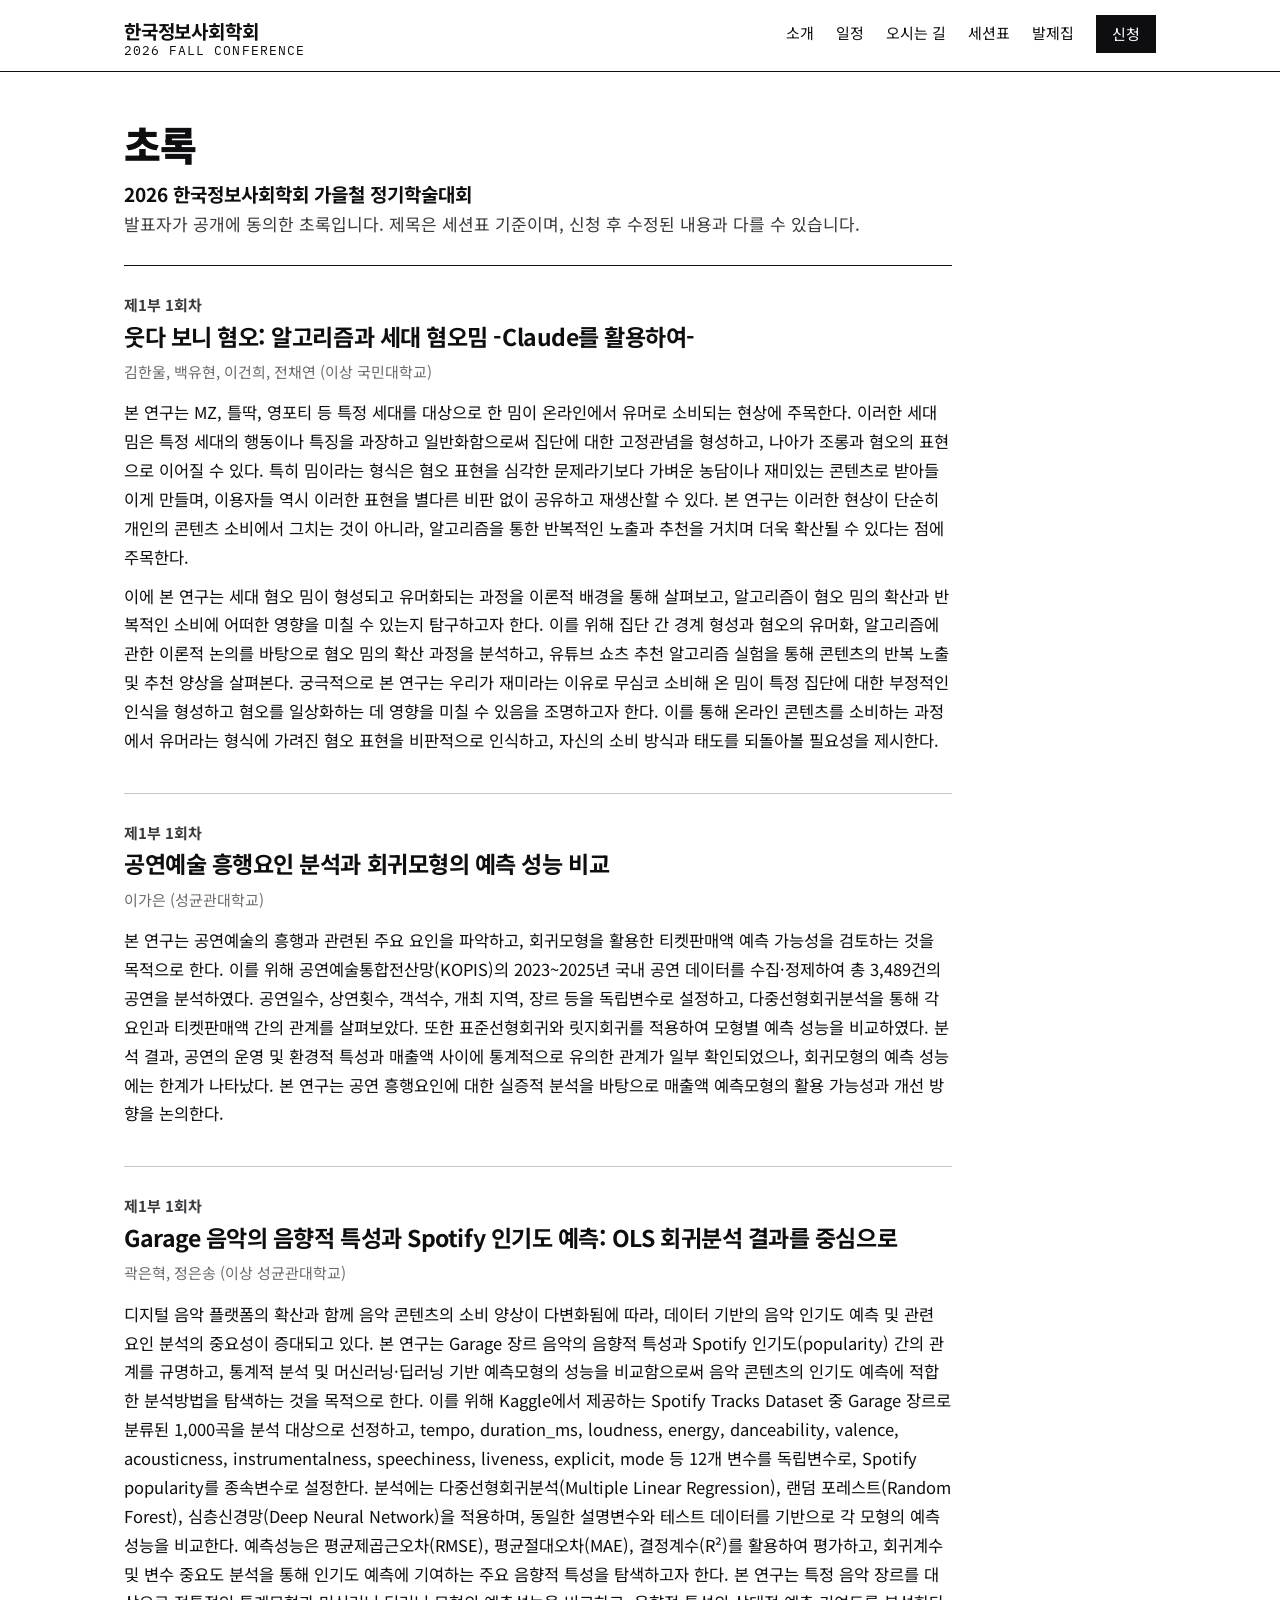
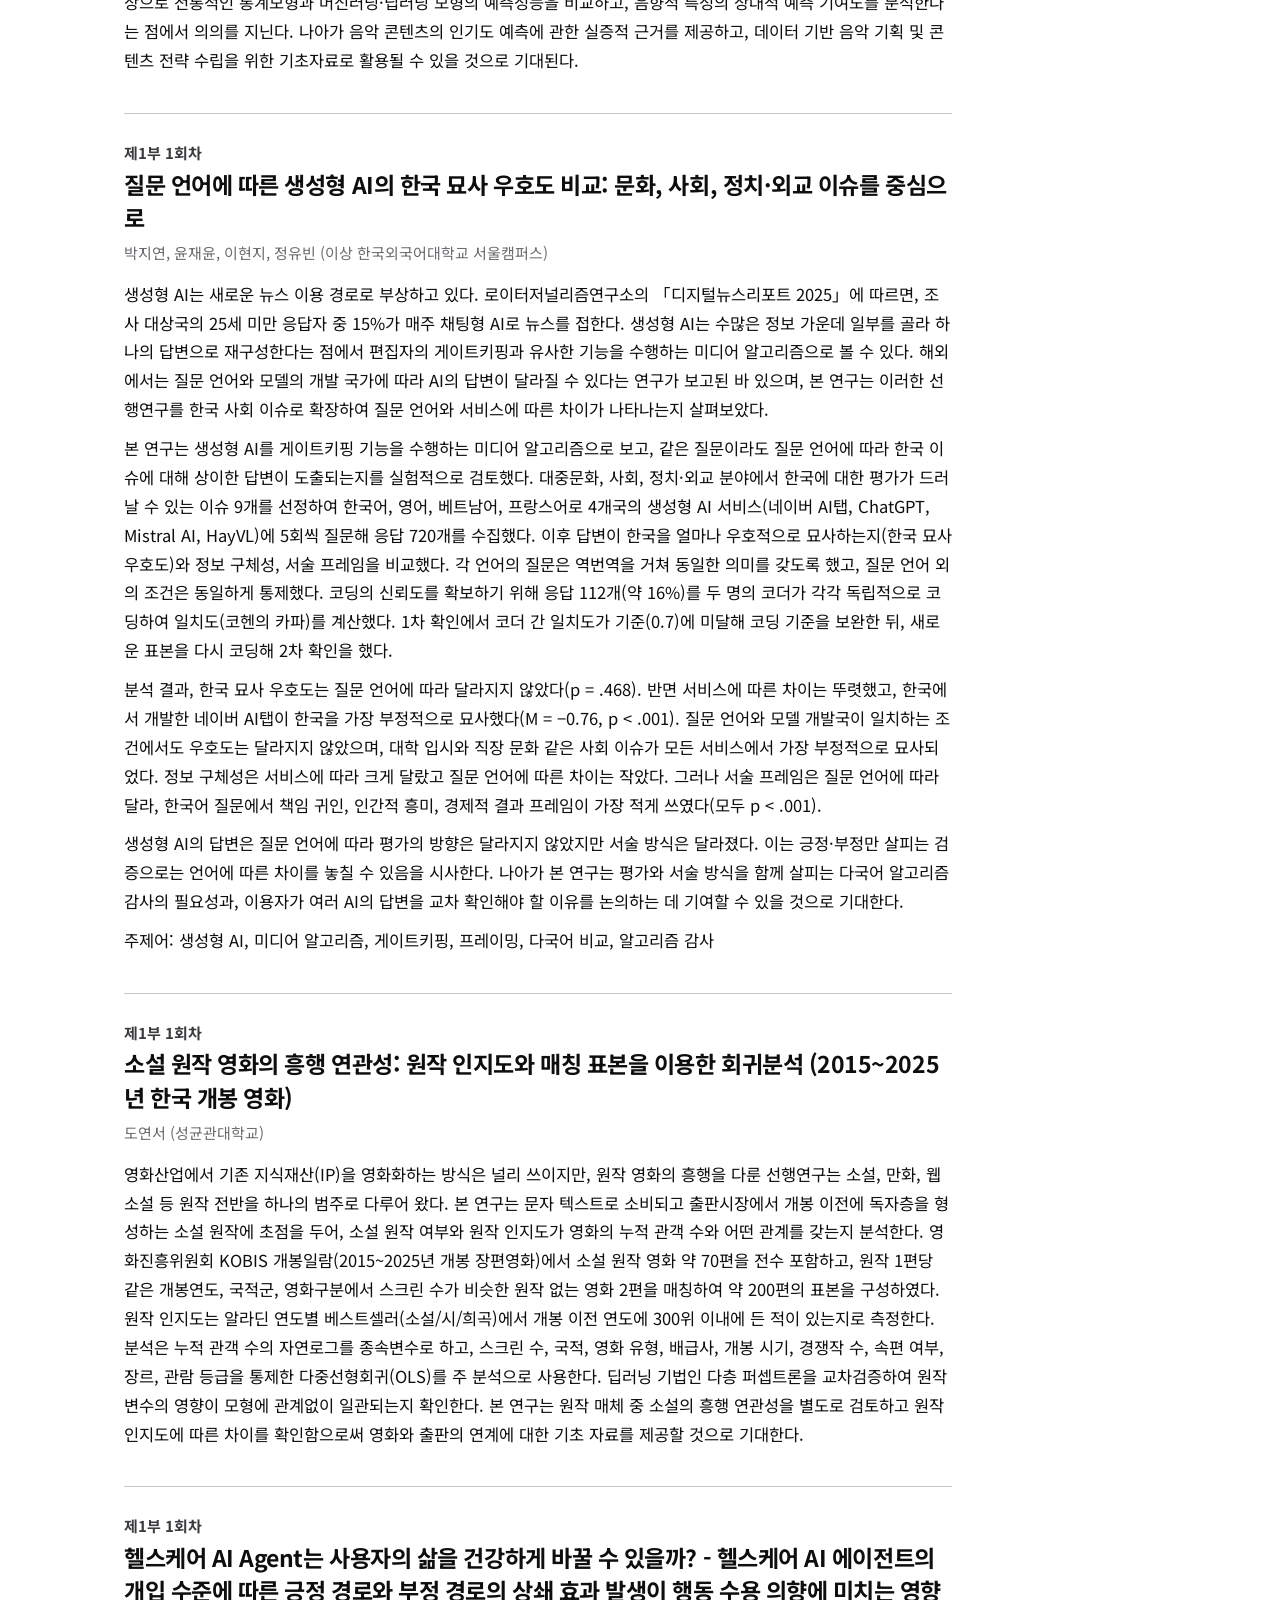
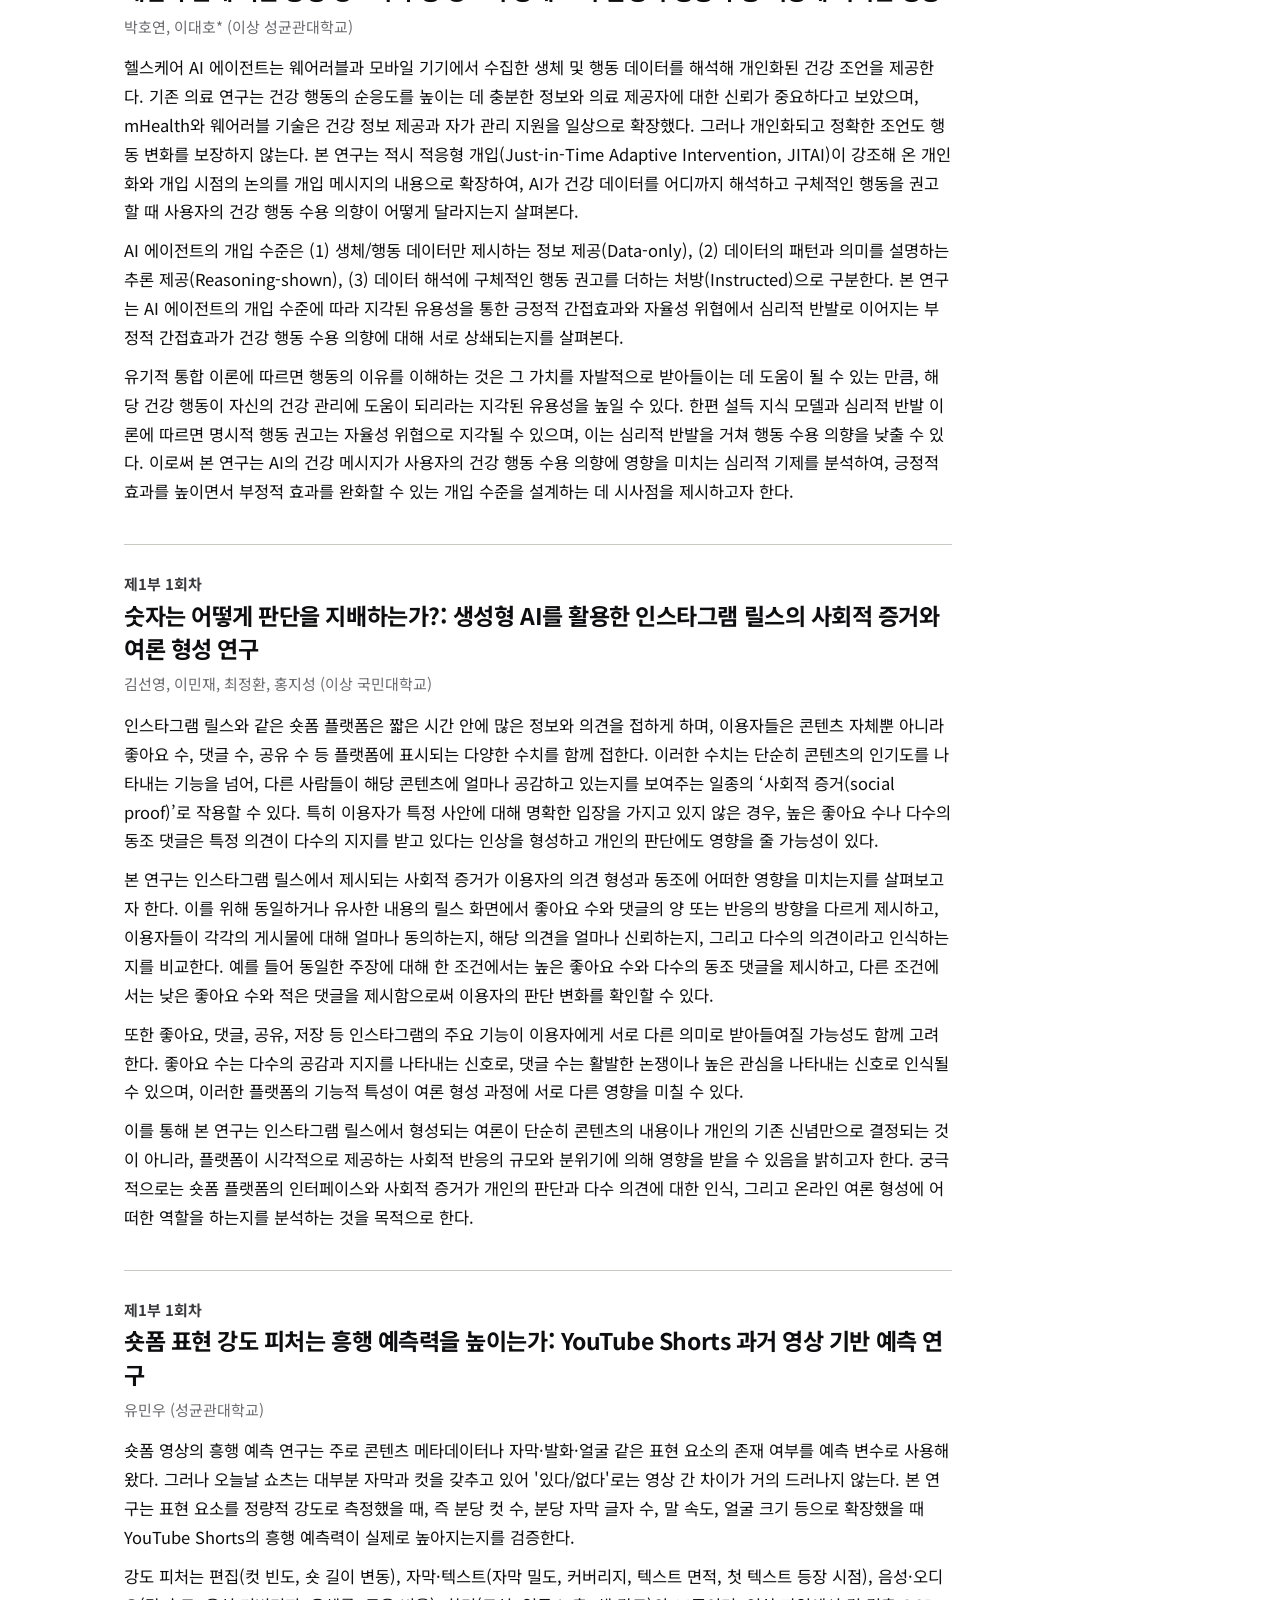
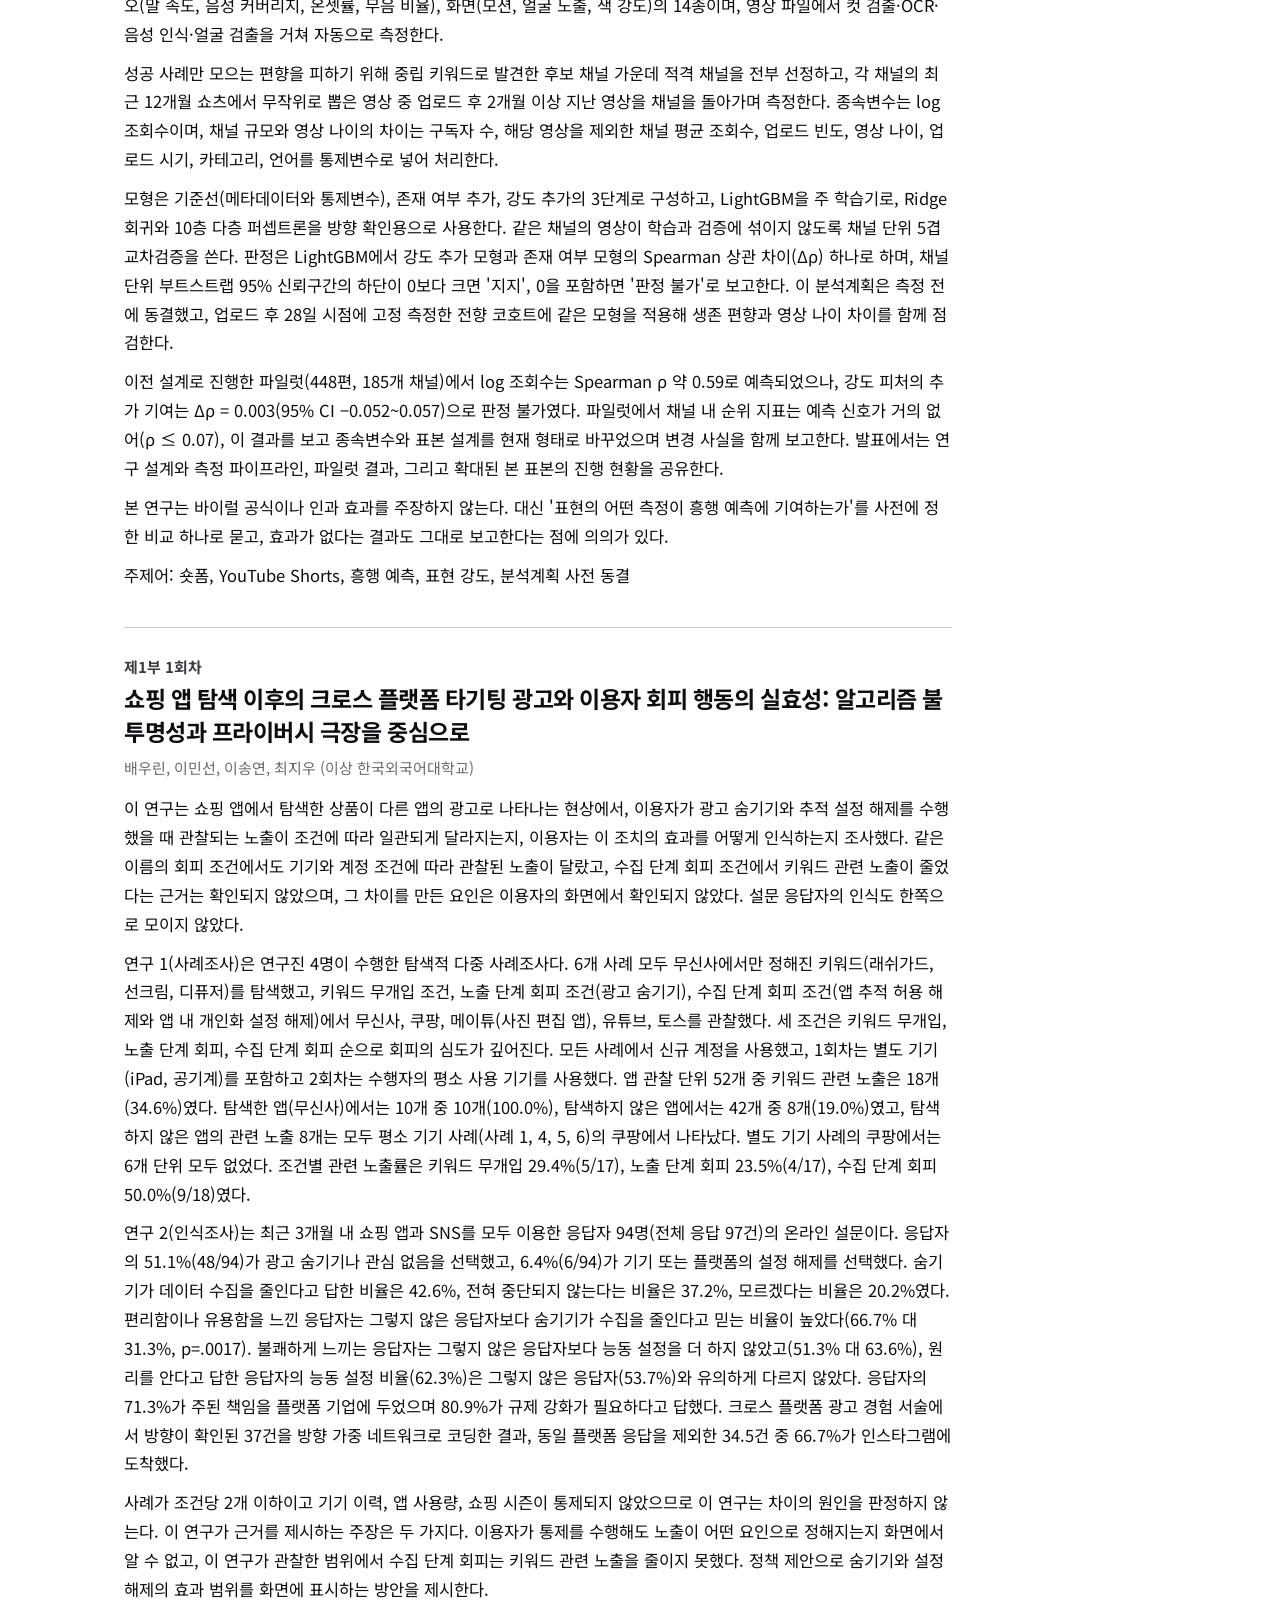
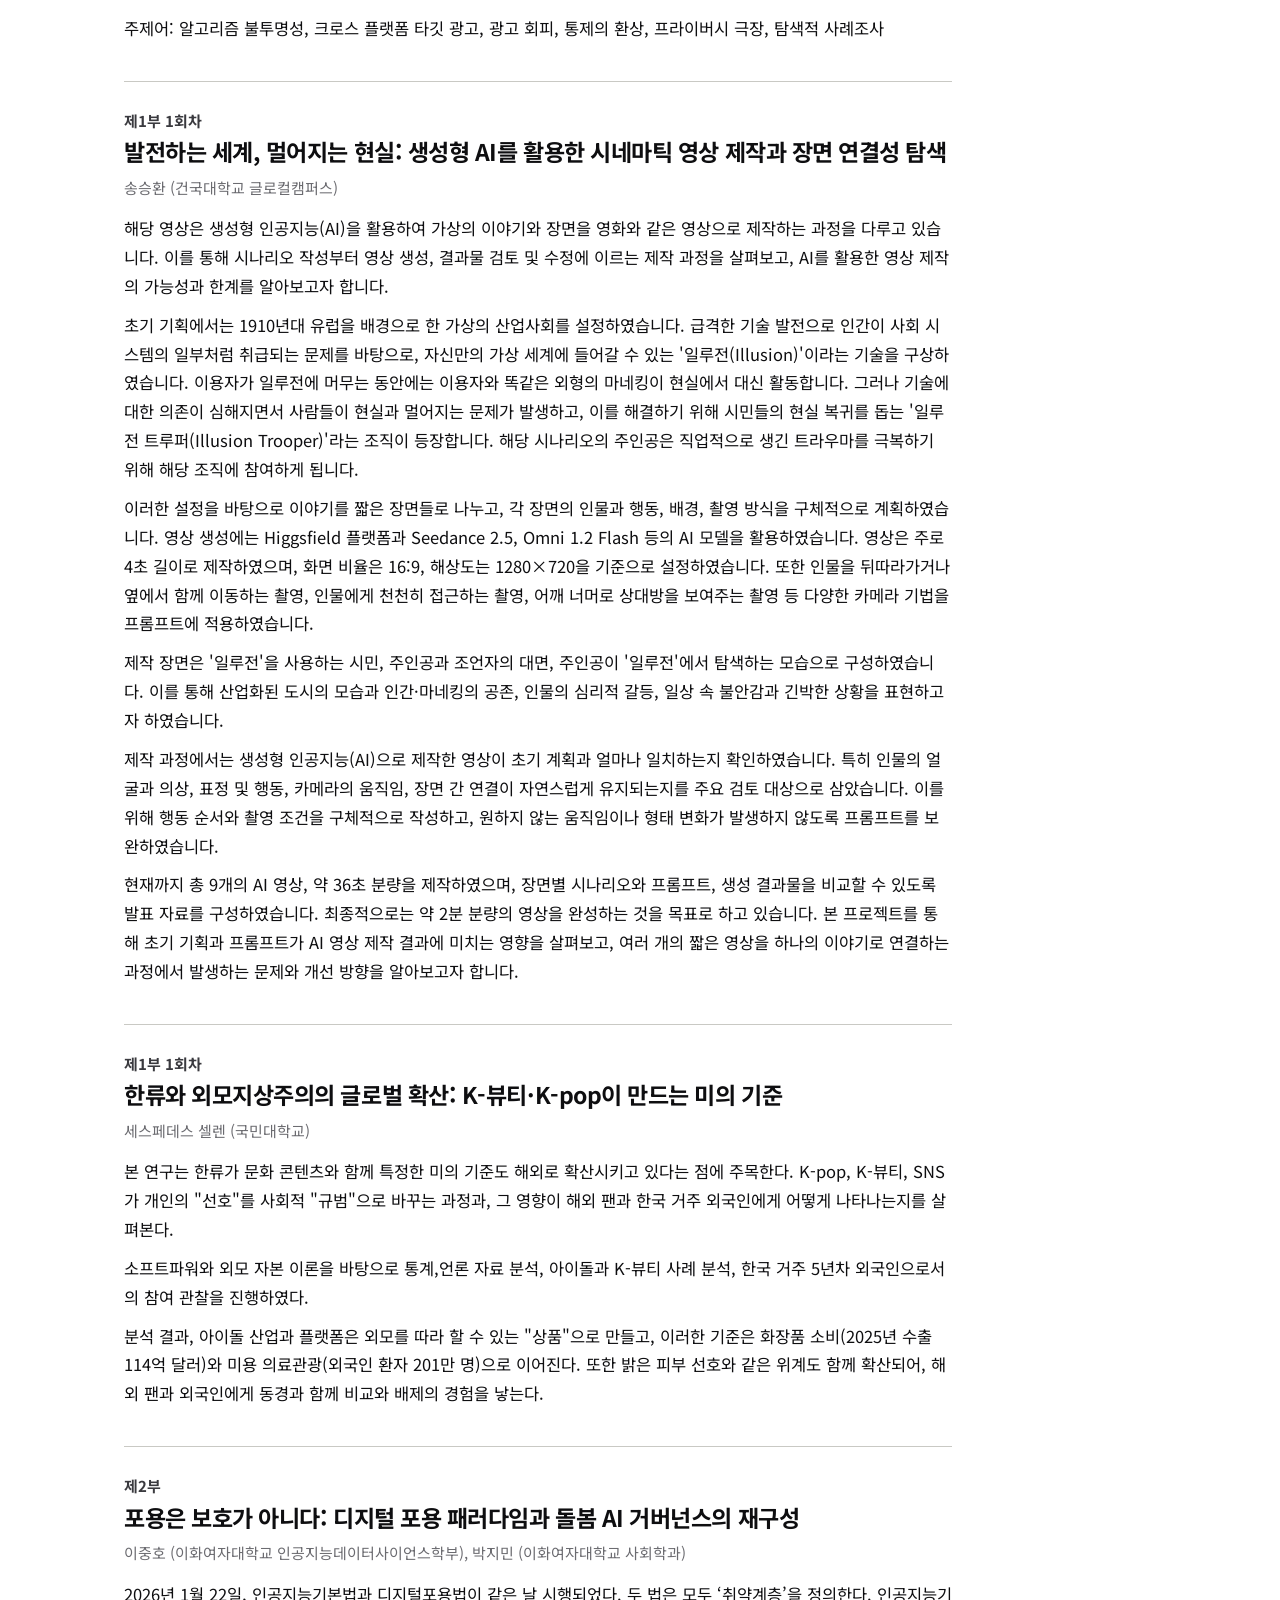
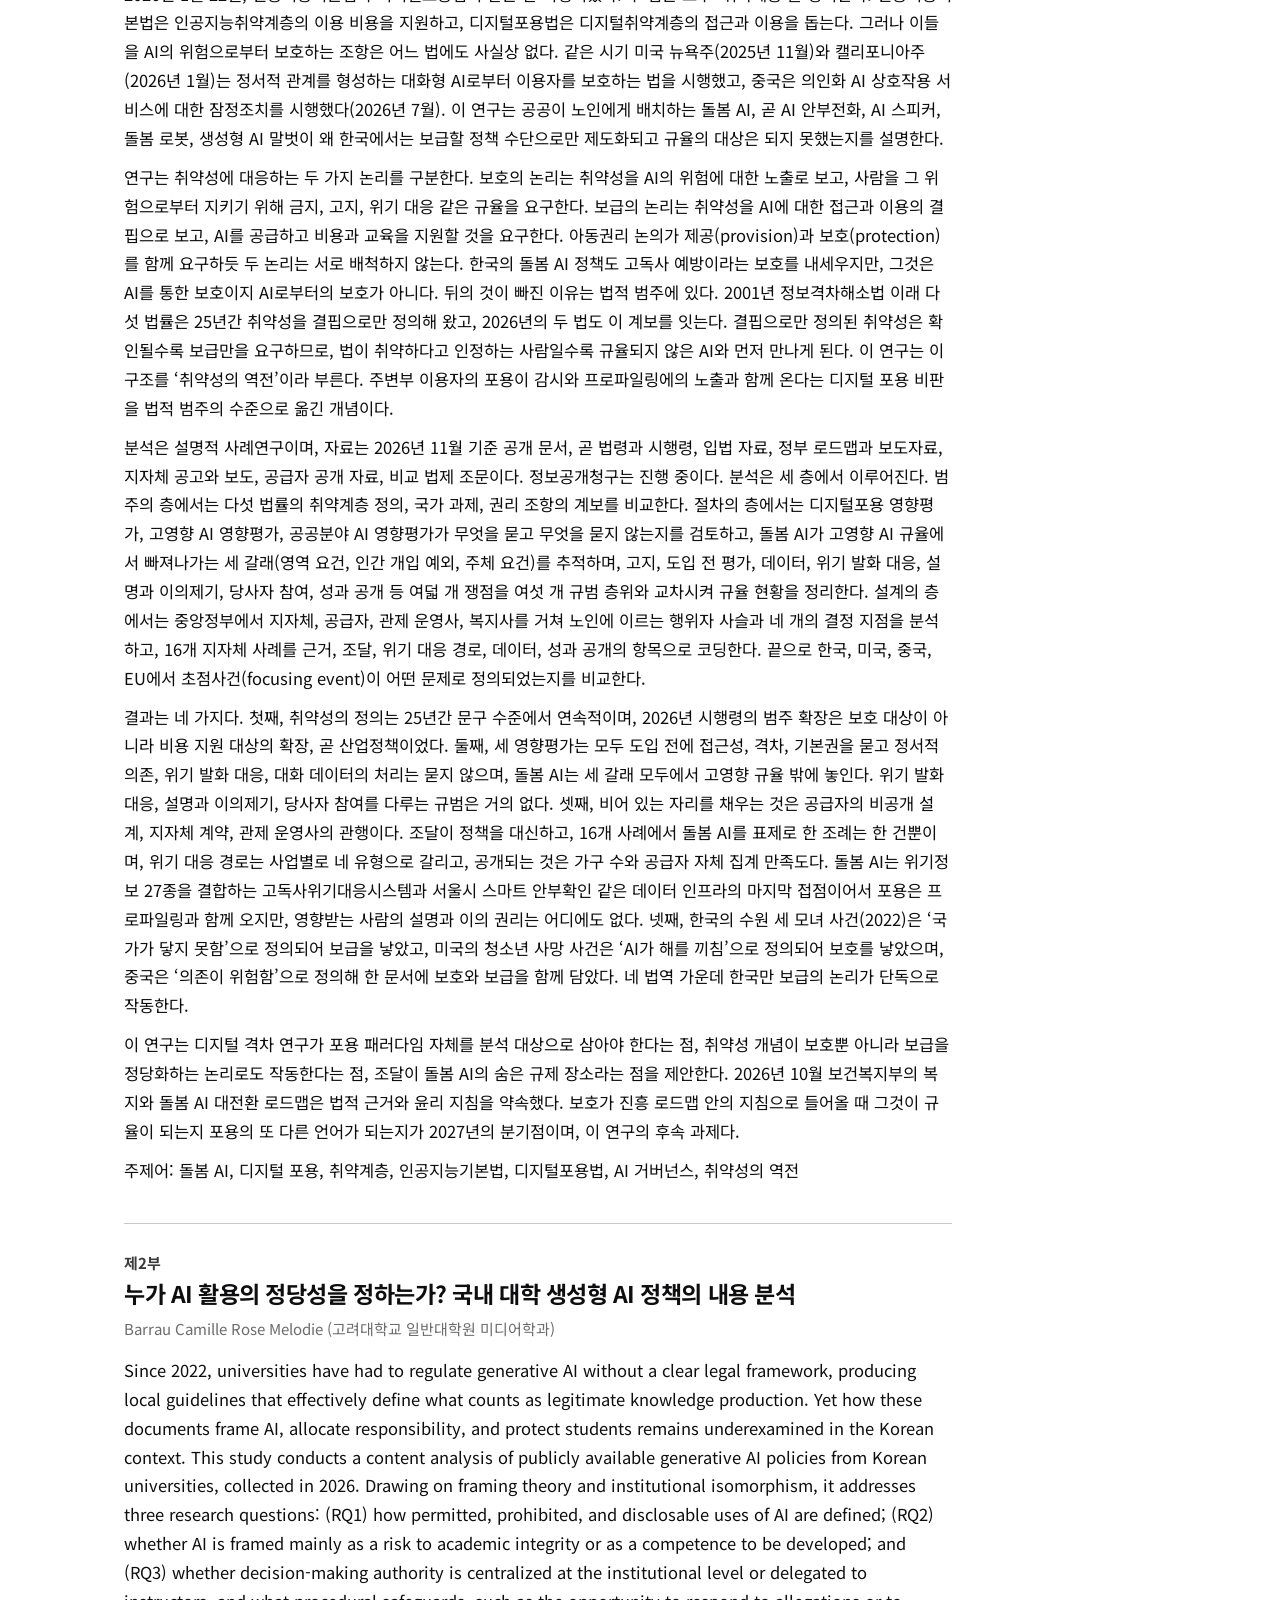
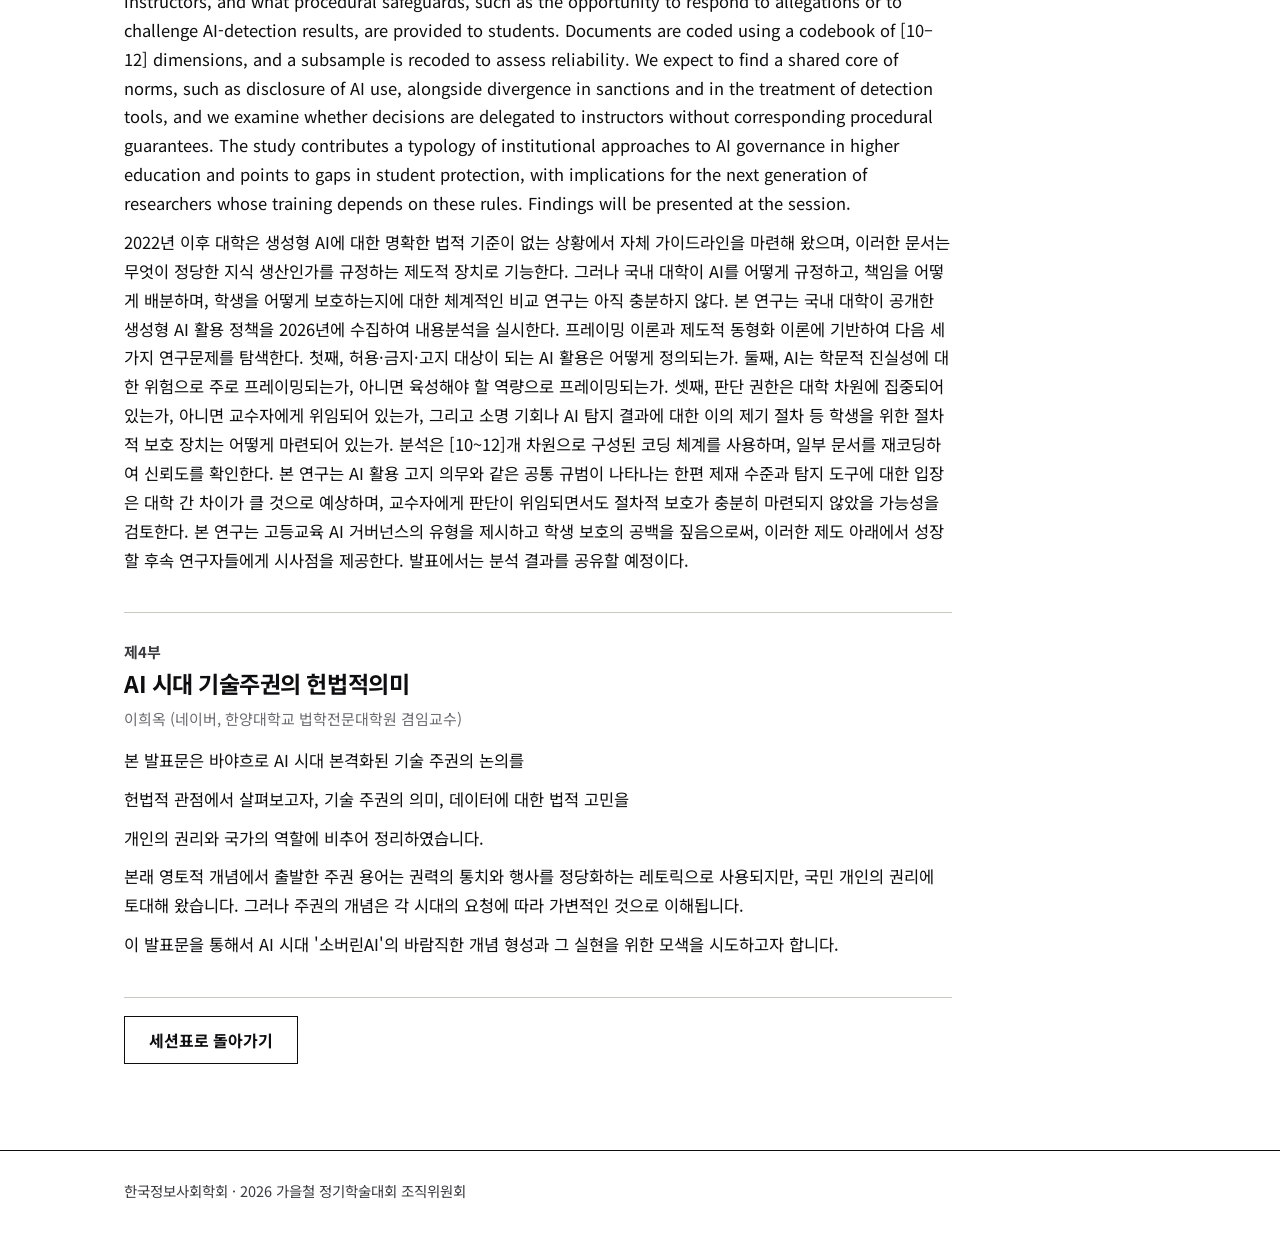
==== commit 98179f92: "프로그램 페이지 폐지: 메뉴에서 제거하고 세션표로 이동 안내, 세션표 하단 버튼을 발제집으로 연결 Co-Authored-By: Claude Sonnet 5.5 <noreply@an" ====
--- a/abstracts.html
+++ b/abstracts.html
@@ -21,7 +21,6 @@
       <a href="index.html#schedule">일정</a>
       <a href="index.html#venue">오시는 길</a>
       <a href="sessions.html">세션표</a>
-      <a href="program.html">프로그램</a>
       <a href="proceedings.html">발제집</a>
       <a class="cta" href="apply.html">신청</a>
     </nav>
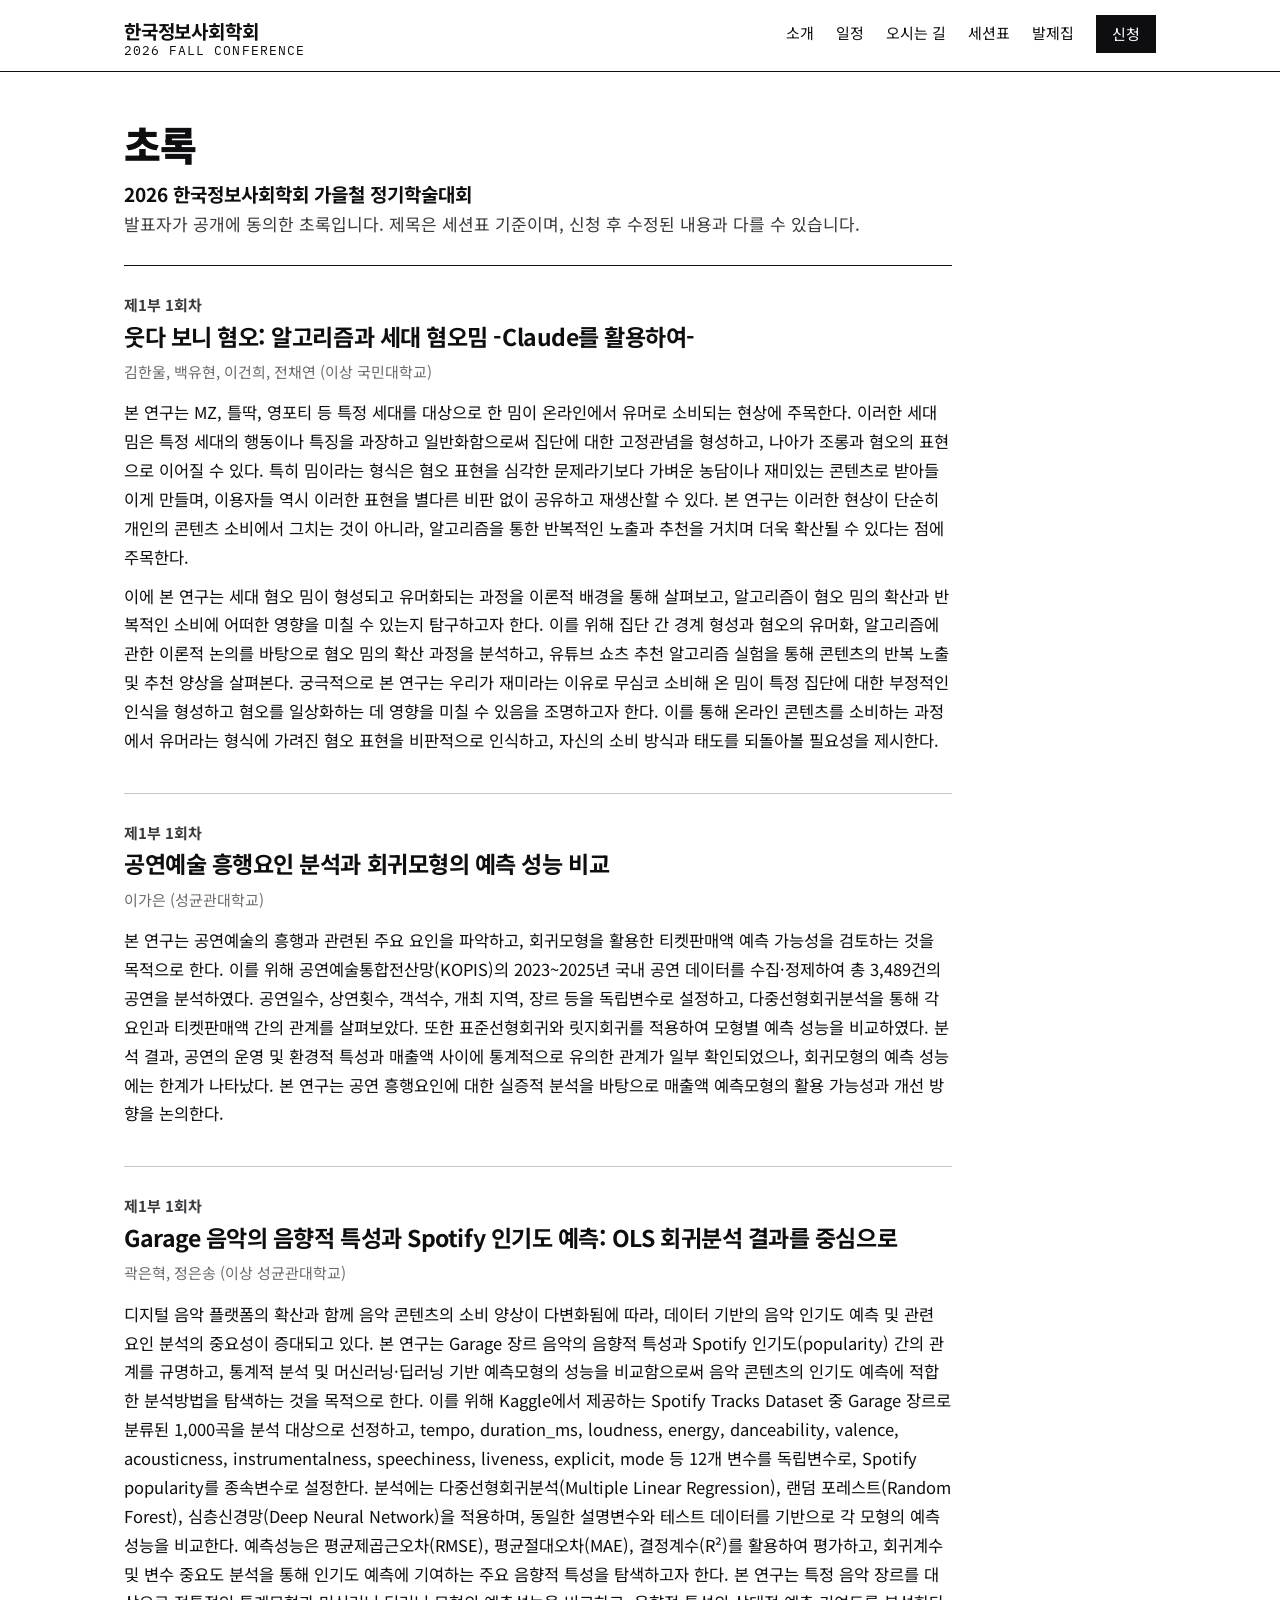
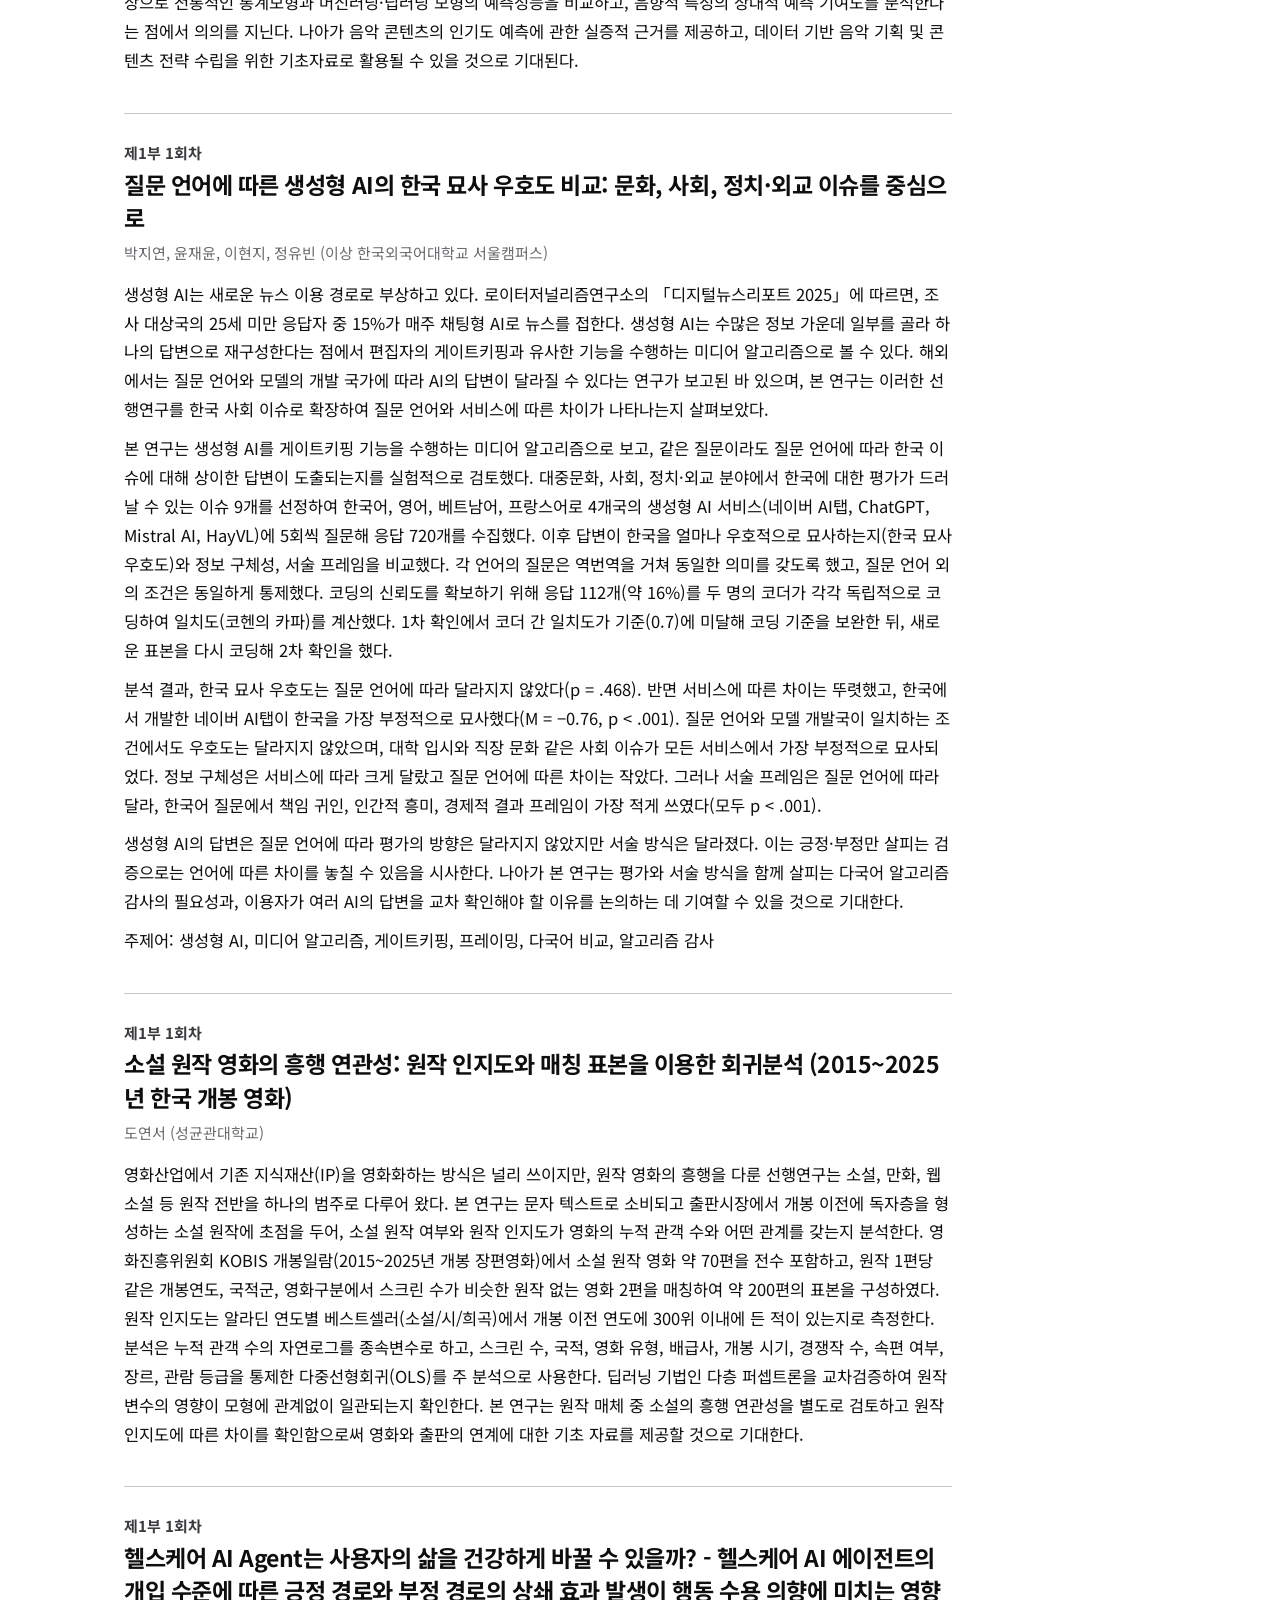
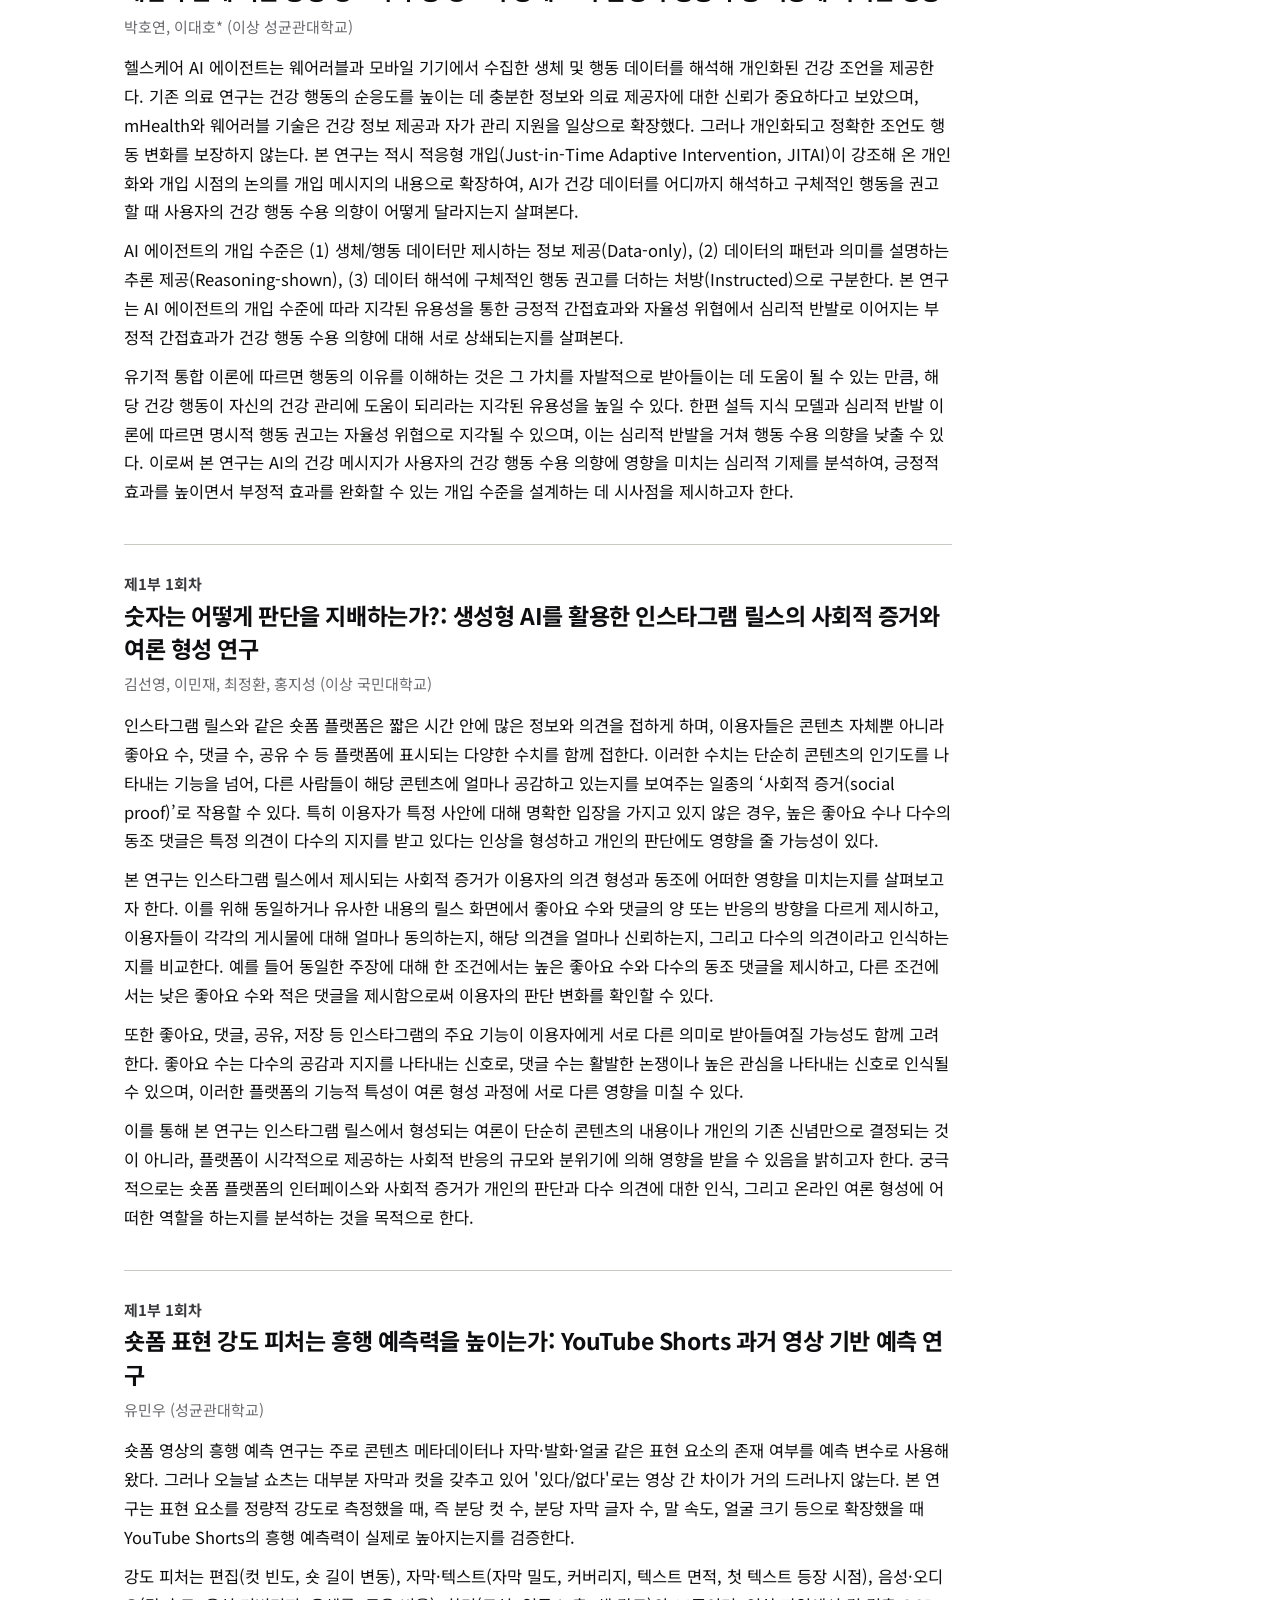
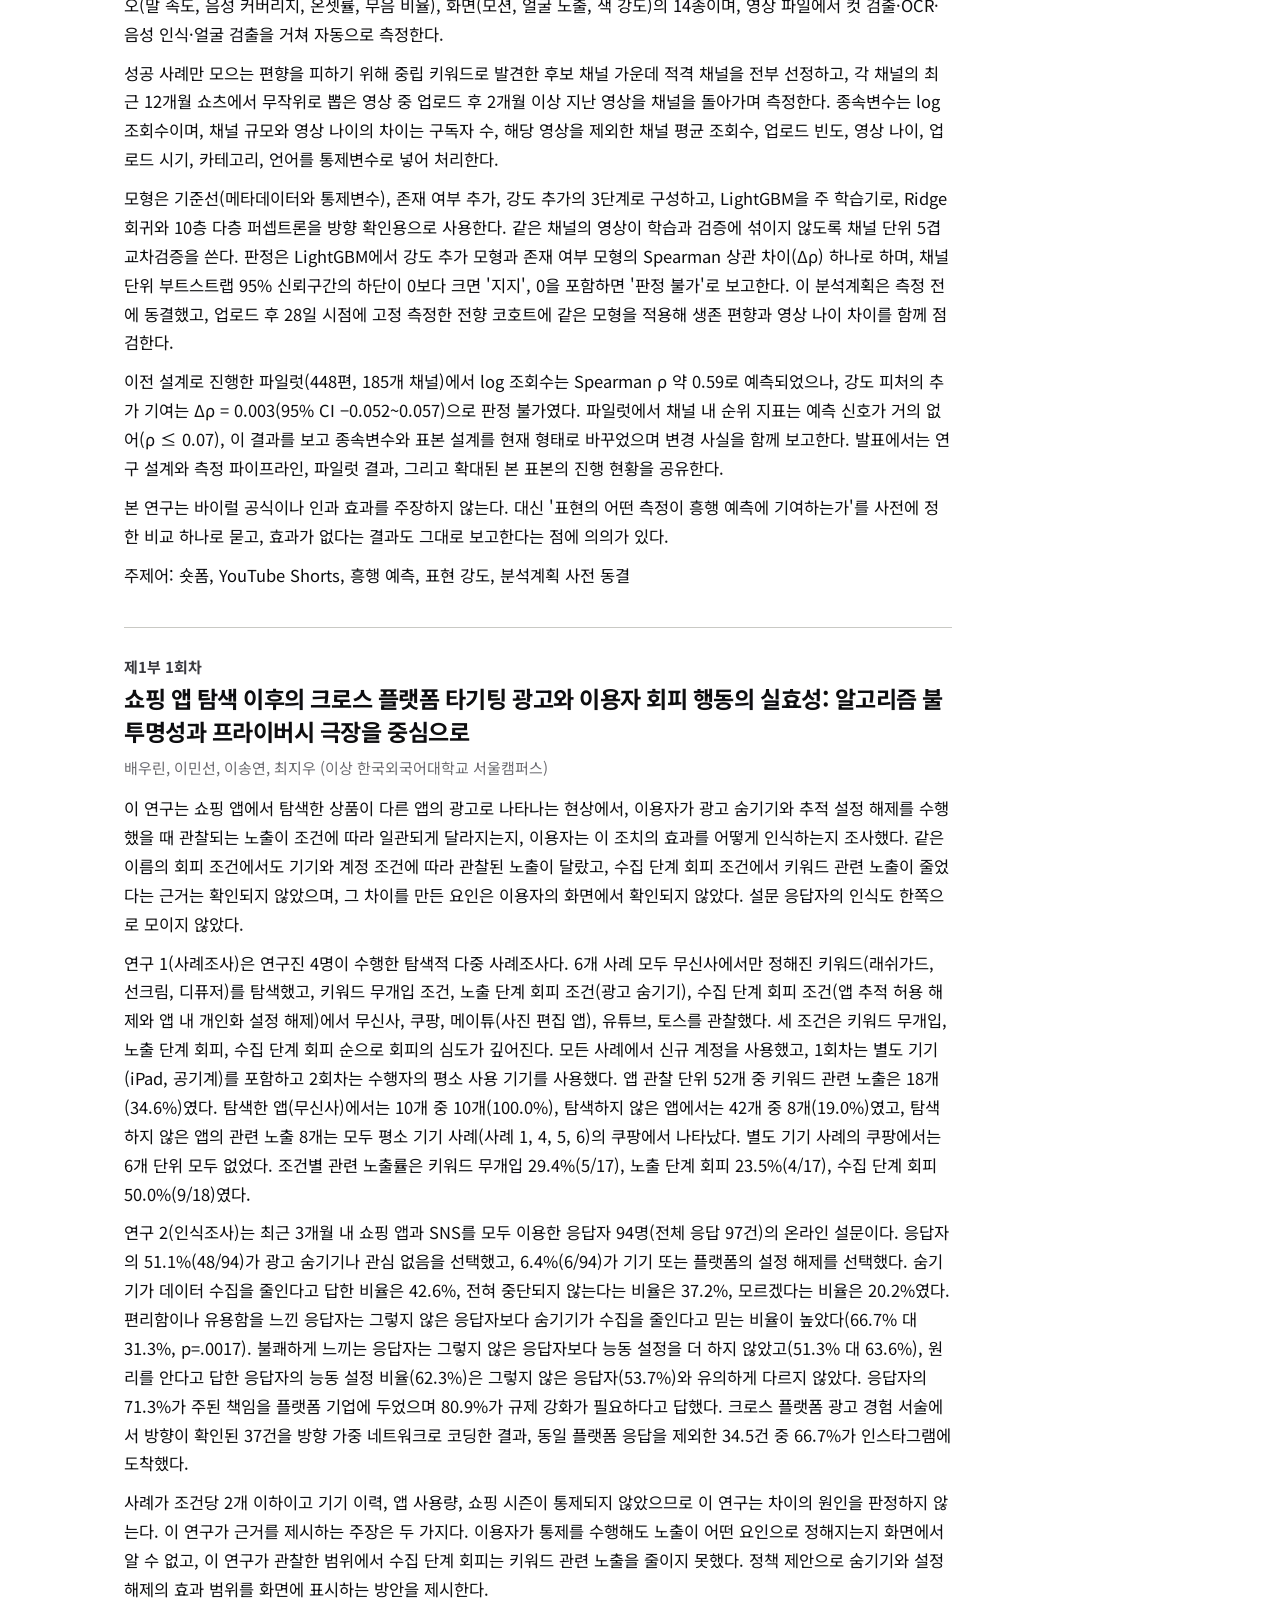
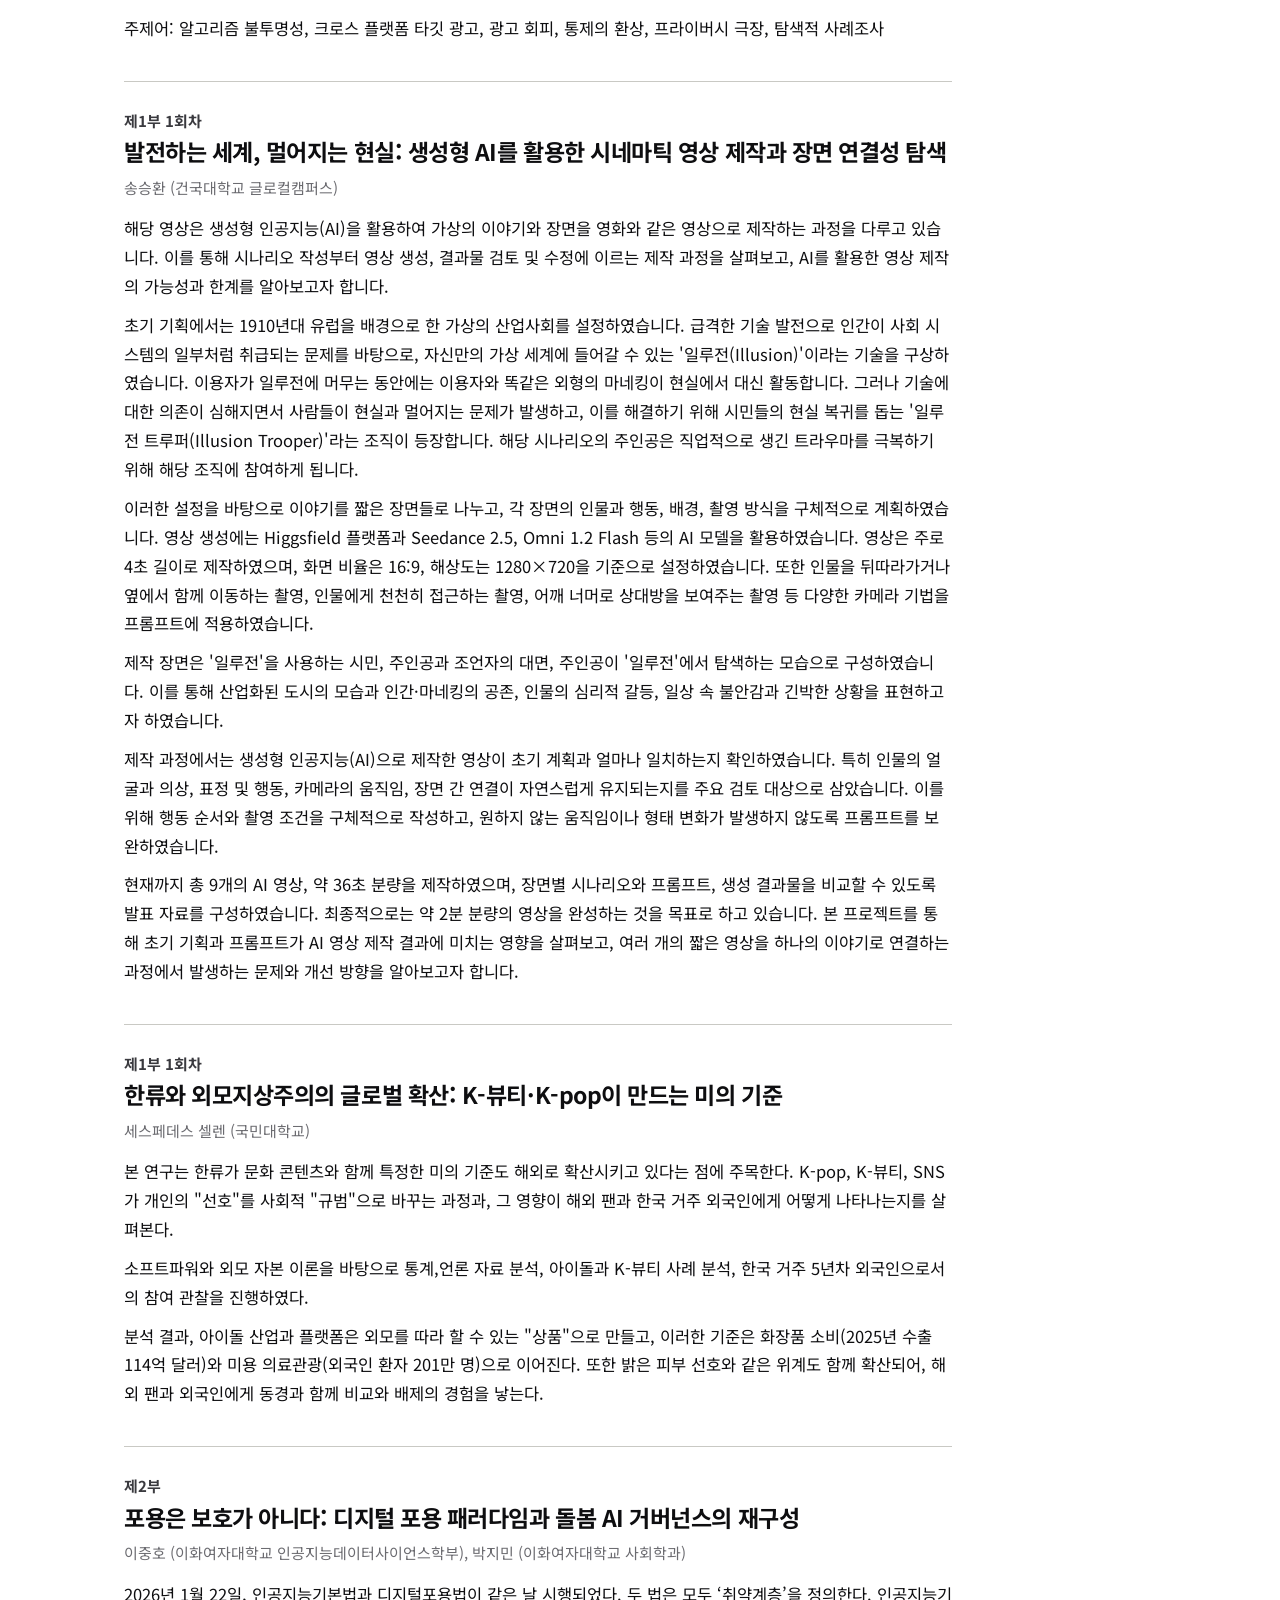
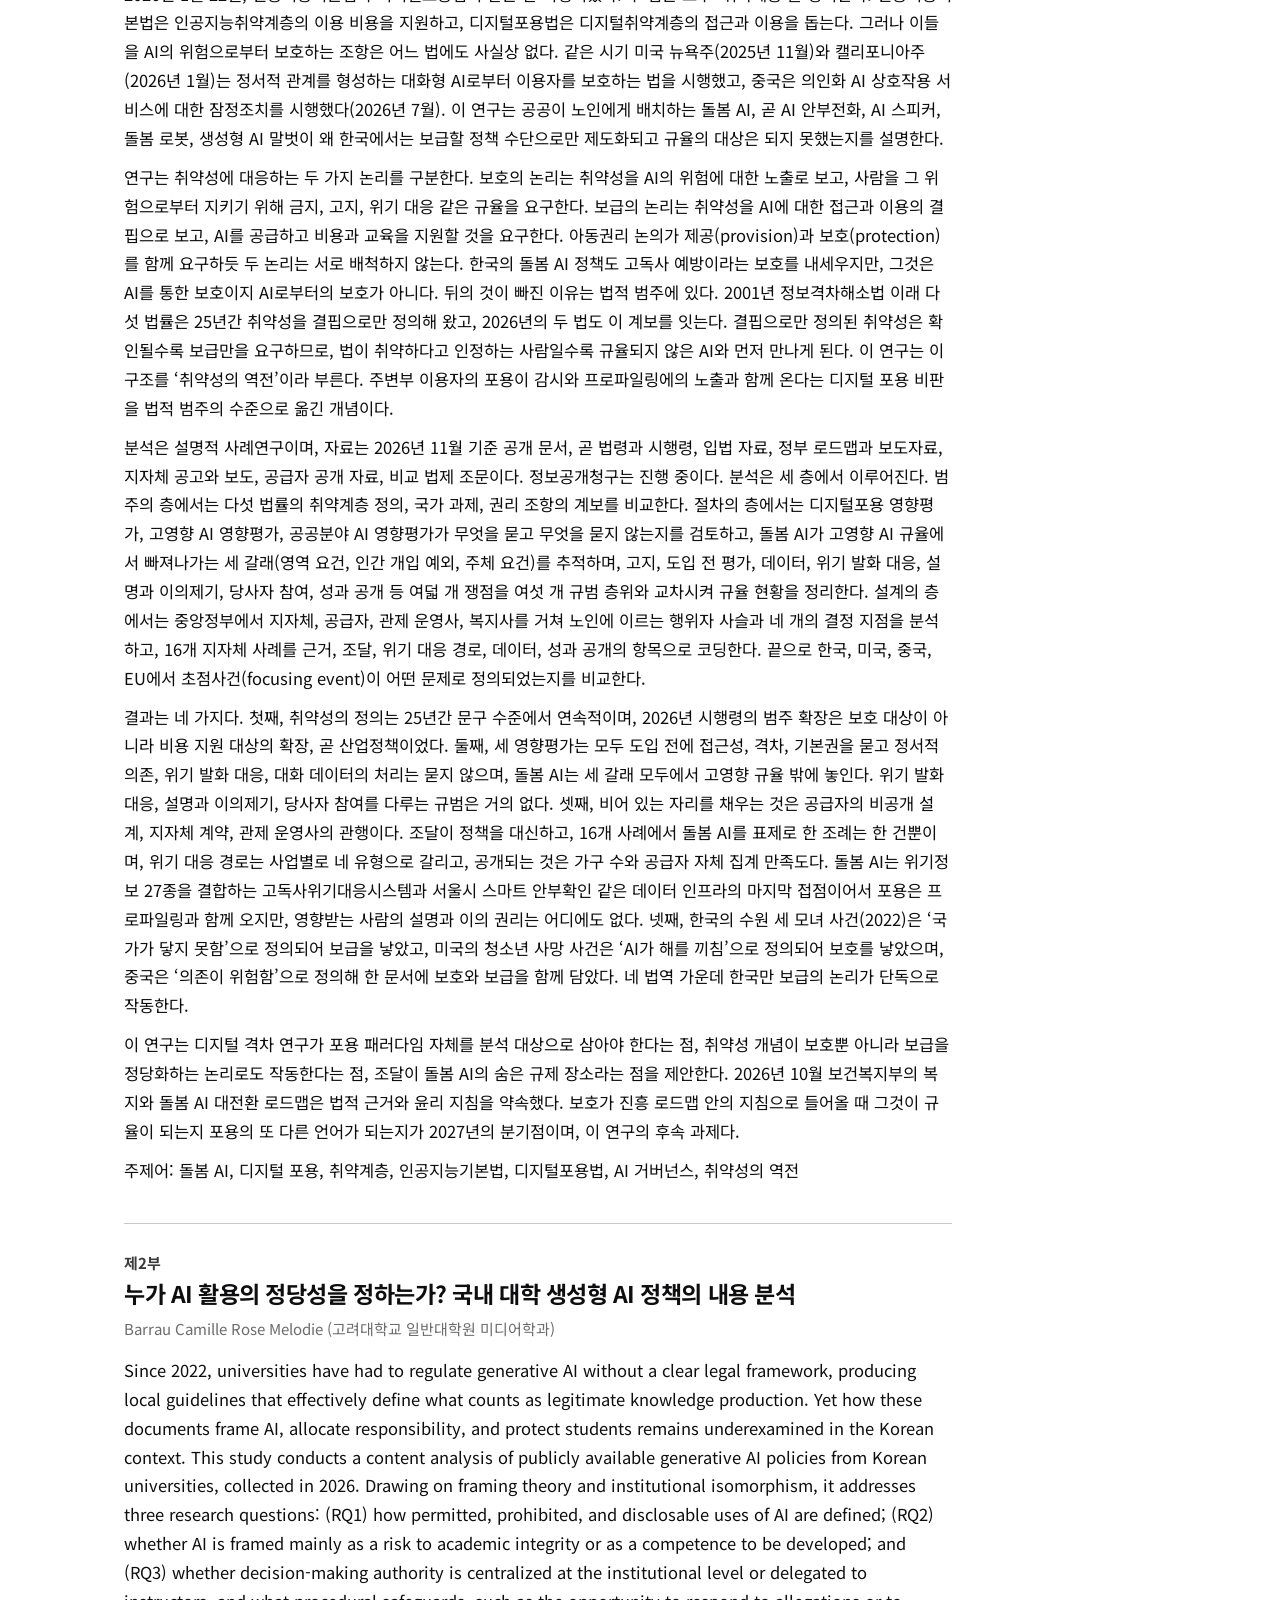
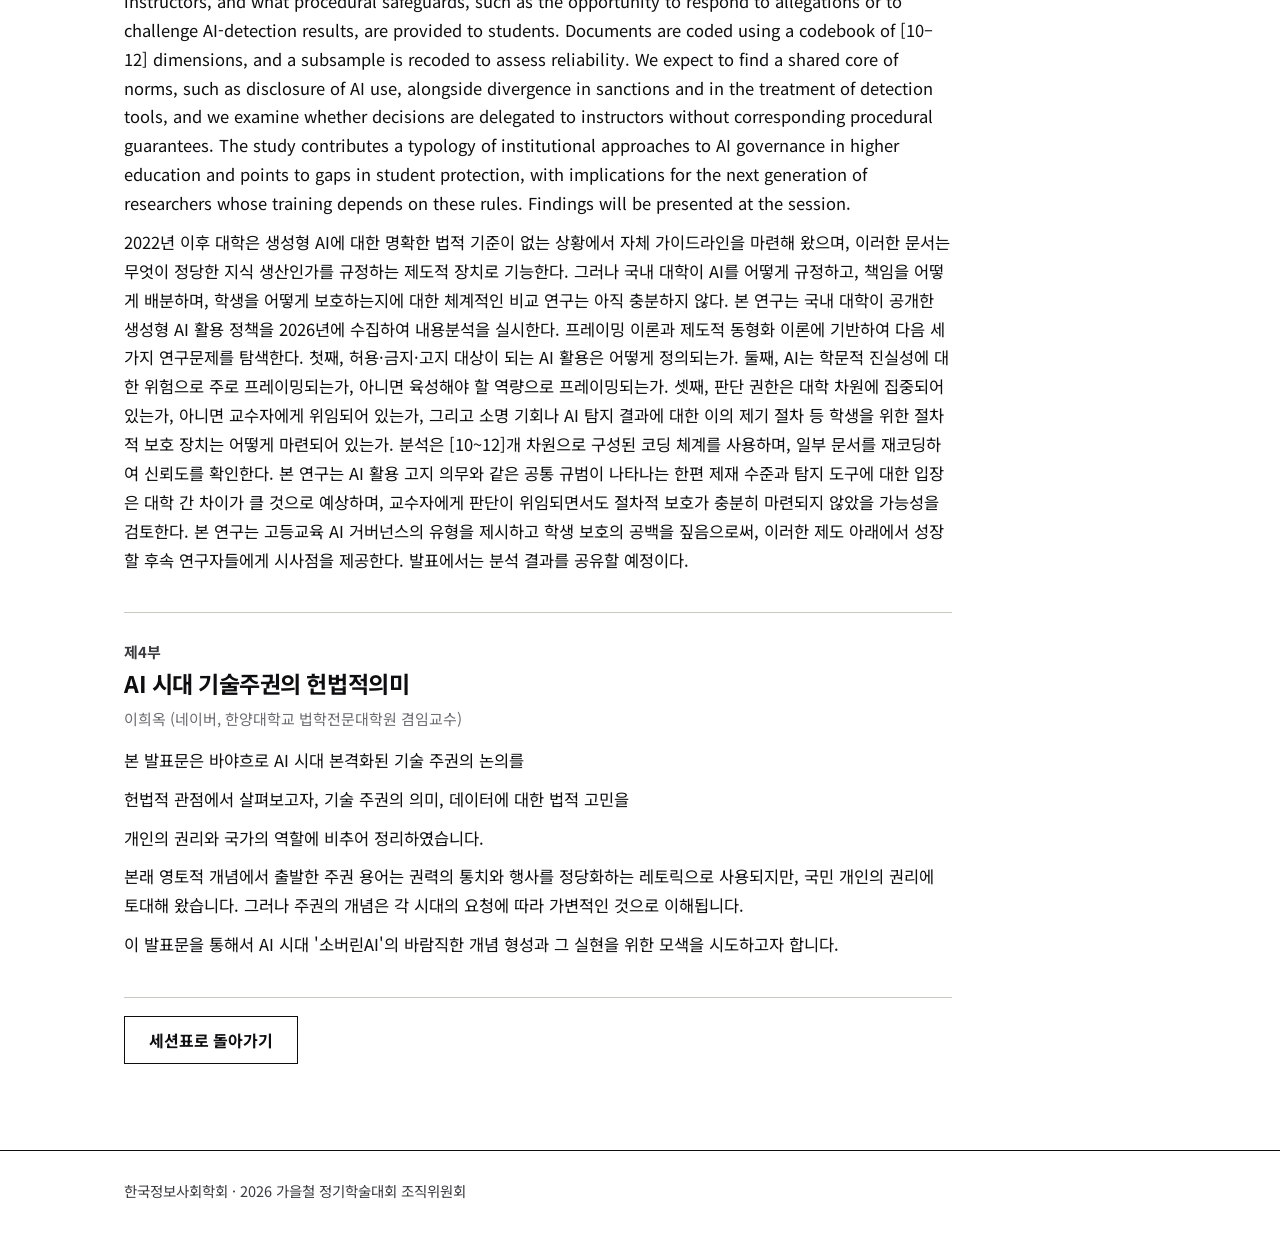
==== commit 2ed4b6ad: "세션표: 배우린 팀 소속을 한국외국어대학교 서울캠퍼스로 정정 Co-Authored-By: Claude Sonnet 5.5 <noreply@anthropic.com> Claude-S" ====
--- a/abstracts.html
+++ b/abstracts.html
@@ -4,7 +4,7 @@
 <meta charset="utf-8">
 <meta name="viewport" content="width=device-width, initial-scale=1">
 <title>초록 · 2026 한국정보사회학회 가을철 정기학술대회</title>
-<meta name="description" content="2026년 11월 28일 (토) 12:00~18:10 성균관대학교 호암관 3층 세션표">
+<meta name="description" content="2026년 11월 28일 (토) 12:00~18:00 성균관대학교 호암관 3층 세션표">
 <link rel="preconnect" href="https://fonts.googleapis.com">
 <link rel="preconnect" href="https://fonts.gstatic.com" crossorigin>
 <link href="https://fonts.googleapis.com/css2?family=Noto+Sans+KR:wght@400;500;700;900&family=IBM+Plex+Mono:wght@400;500&display=swap" rel="stylesheet">
@@ -40,7 +40,7 @@
 <article class="abs" id="a-U-022"><p class="part">제1부 1회차</p><h2>헬스케어 AI Agent는 사용자의 삶을 건강하게 바꿀 수 있을까? - 헬스케어 AI 에이전트의 개입 수준에 따른 긍정 경로와 부정 경로의 상쇄 효과 발생이 행동 수용 의향에 미치는 영향</h2><p class="by">박호연, 이대호* (이상 성균관대학교)</p><p>헬스케어 AI 에이전트는 웨어러블과 모바일 기기에서 수집한 생체 및 행동 데이터를 해석해 개인화된 건강 조언을 제공한다. 기존 의료 연구는 건강 행동의 순응도를 높이는 데 충분한 정보와 의료 제공자에 대한 신뢰가 중요하다고 보았으며, mHealth와 웨어러블 기술은 건강 정보 제공과 자가 관리 지원을 일상으로 확장했다. 그러나 개인화되고 정확한 조언도 행동 변화를 보장하지 않는다. 본 연구는 적시 적응형 개입(Just-in-Time Adaptive Intervention, JITAI)이 강조해 온 개인화와 개입 시점의 논의를 개입 메시지의 내용으로 확장하여, AI가 건강 데이터를 어디까지 해석하고 구체적인 행동을 권고할 때 사용자의 건강 행동 수용 의향이 어떻게 달라지는지 살펴본다.</p><p>AI 에이전트의 개입 수준은 (1) 생체/행동 데이터만 제시하는 정보 제공(Data-only), (2) 데이터의 패턴과 의미를 설명하는 추론 제공(Reasoning-shown), (3) 데이터 해석에 구체적인 행동 권고를 더하는 처방(Instructed)으로 구분한다. 본 연구는 AI 에이전트의 개입 수준에 따라 지각된 유용성을 통한 긍정적 간접효과와 자율성 위협에서 심리적 반발로 이어지는 부정적 간접효과가 건강 행동 수용 의향에 대해 서로 상쇄되는지를 살펴본다.</p><p>유기적 통합 이론에 따르면 행동의 이유를 이해하는 것은 그 가치를 자발적으로 받아들이는 데 도움이 될 수 있는 만큼, 해당 건강 행동이 자신의 건강 관리에 도움이 되리라는 지각된 유용성을 높일 수 있다. 한편 설득 지식 모델과 심리적 반발 이론에 따르면 명시적 행동 권고는 자율성 위협으로 지각될 수 있으며, 이는 심리적 반발을 거쳐 행동 수용 의향을 낮출 수 있다. 이로써 본 연구는 AI의 건강 메시지가 사용자의 건강 행동 수용 의향에 영향을 미치는 심리적 기제를 분석하여, 긍정적 효과를 높이면서 부정적 효과를 완화할 수 있는 개입 수준을 설계하는 데 시사점을 제시하고자 한다.</p></article>
 <article class="abs" id="a-U-018"><p class="part">제1부 1회차</p><h2>숫자는 어떻게 판단을 지배하는가?: 생성형 AI를 활용한 인스타그램 릴스의 사회적 증거와 여론 형성 연구</h2><p class="by">김선영, 이민재, 최정환, 홍지성 (이상 국민대학교)</p><p>인스타그램 릴스와 같은 숏폼 플랫폼은 짧은 시간 안에 많은 정보와 의견을 접하게 하며, 이용자들은 콘텐츠 자체뿐 아니라 좋아요 수, 댓글 수, 공유 수 등 플랫폼에 표시되는 다양한 수치를 함께 접한다. 이러한 수치는 단순히 콘텐츠의 인기도를 나타내는 기능을 넘어, 다른 사람들이 해당 콘텐츠에 얼마나 공감하고 있는지를 보여주는 일종의 ‘사회적 증거(social proof)’로 작용할 수 있다. 특히 이용자가 특정 사안에 대해 명확한 입장을 가지고 있지 않은 경우, 높은 좋아요 수나 다수의 동조 댓글은 특정 의견이 다수의 지지를 받고 있다는 인상을 형성하고 개인의 판단에도 영향을 줄 가능성이 있다.</p><p>본 연구는 인스타그램 릴스에서 제시되는 사회적 증거가 이용자의 의견 형성과 동조에 어떠한 영향을 미치는지를 살펴보고자 한다. 이를 위해 동일하거나 유사한 내용의 릴스 화면에서 좋아요 수와 댓글의 양 또는 반응의 방향을 다르게 제시하고, 이용자들이 각각의 게시물에 대해 얼마나 동의하는지, 해당 의견을 얼마나 신뢰하는지, 그리고 다수의 의견이라고 인식하는지를 비교한다. 예를 들어 동일한 주장에 대해 한 조건에서는 높은 좋아요 수와 다수의 동조 댓글을 제시하고, 다른 조건에서는 낮은 좋아요 수와 적은 댓글을 제시함으로써 이용자의 판단 변화를 확인할 수 있다.</p><p>또한 좋아요, 댓글, 공유, 저장 등 인스타그램의 주요 기능이 이용자에게 서로 다른 의미로 받아들여질 가능성도 함께 고려한다. 좋아요 수는 다수의 공감과 지지를 나타내는 신호로, 댓글 수는 활발한 논쟁이나 높은 관심을 나타내는 신호로 인식될 수 있으며, 이러한 플랫폼의 기능적 특성이 여론 형성 과정에 서로 다른 영향을 미칠 수 있다.</p><p>이를 통해 본 연구는 인스타그램 릴스에서 형성되는 여론이 단순히 콘텐츠의 내용이나 개인의 기존 신념만으로 결정되는 것이 아니라, 플랫폼이 시각적으로 제공하는 사회적 반응의 규모와 분위기에 의해 영향을 받을 수 있음을 밝히고자 한다. 궁극적으로는 숏폼 플랫폼의 인터페이스와 사회적 증거가 개인의 판단과 다수 의견에 대한 인식, 그리고 온라인 여론 형성에 어떠한 역할을 하는지를 분석하는 것을 목적으로 한다.</p></article>
 <article class="abs" id="a-U-021"><p class="part">제1부 1회차</p><h2>숏폼 표현 강도 피처는 흥행 예측력을 높이는가: YouTube Shorts 과거 영상 기반 예측 연구</h2><p class="by">유민우 (성균관대학교)</p><p>숏폼 영상의 흥행 예측 연구는 주로 콘텐츠 메타데이터나 자막·발화·얼굴 같은 표현 요소의 존재 여부를 예측 변수로 사용해 왔다. 그러나 오늘날 쇼츠는 대부분 자막과 컷을 갖추고 있어 &#x27;있다/없다&#x27;로는 영상 간 차이가 거의 드러나지 않는다. 본 연구는 표현 요소를 정량적 강도로 측정했을 때, 즉 분당 컷 수, 분당 자막 글자 수, 말 속도, 얼굴 크기 등으로 확장했을 때 YouTube Shorts의 흥행 예측력이 실제로 높아지는지를 검증한다.</p><p>강도 피처는 편집(컷 빈도, 숏 길이 변동), 자막·텍스트(자막 밀도, 커버리지, 텍스트 면적, 첫 텍스트 등장 시점), 음성·오디오(말 속도, 음성 커버리지, 온셋률, 무음 비율), 화면(모션, 얼굴 노출, 색 강도)의 14종이며, 영상 파일에서 컷 검출·OCR·음성 인식·얼굴 검출을 거쳐 자동으로 측정한다.</p><p>성공 사례만 모으는 편향을 피하기 위해 중립 키워드로 발견한 후보 채널 가운데 적격 채널을 전부 선정하고, 각 채널의 최근 12개월 쇼츠에서 무작위로 뽑은 영상 중 업로드 후 2개월 이상 지난 영상을 채널을 돌아가며 측정한다. 종속변수는 log 조회수이며, 채널 규모와 영상 나이의 차이는 구독자 수, 해당 영상을 제외한 채널 평균 조회수, 업로드 빈도, 영상 나이, 업로드 시기, 카테고리, 언어를 통제변수로 넣어 처리한다.</p><p>모형은 기준선(메타데이터와 통제변수), 존재 여부 추가, 강도 추가의 3단계로 구성하고, LightGBM을 주 학습기로, Ridge 회귀와 10층 다층 퍼셉트론을 방향 확인용으로 사용한다. 같은 채널의 영상이 학습과 검증에 섞이지 않도록 채널 단위 5겹 교차검증을 쓴다. 판정은 LightGBM에서 강도 추가 모형과 존재 여부 모형의 Spearman 상관 차이(Δρ) 하나로 하며, 채널 단위 부트스트랩 95% 신뢰구간의 하단이 0보다 크면 &#x27;지지&#x27;, 0을 포함하면 &#x27;판정 불가&#x27;로 보고한다. 이 분석계획은 측정 전에 동결했고, 업로드 후 28일 시점에 고정 측정한 전향 코호트에 같은 모형을 적용해 생존 편향과 영상 나이 차이를 함께 점검한다.</p><p>이전 설계로 진행한 파일럿(448편, 185개 채널)에서 log 조회수는 Spearman ρ 약 0.59로 예측되었으나, 강도 피처의 추가 기여는 Δρ = 0.003(95% CI −0.052~0.057)으로 판정 불가였다. 파일럿에서 채널 내 순위 지표는 예측 신호가 거의 없어(ρ ≤ 0.07), 이 결과를 보고 종속변수와 표본 설계를 현재 형태로 바꾸었으며 변경 사실을 함께 보고한다. 발표에서는 연구 설계와 측정 파이프라인, 파일럿 결과, 그리고 확대된 본 표본의 진행 현황을 공유한다.</p><p>본 연구는 바이럴 공식이나 인과 효과를 주장하지 않는다. 대신 &#x27;표현의 어떤 측정이 흥행 예측에 기여하는가&#x27;를 사전에 정한 비교 하나로 묻고, 효과가 없다는 결과도 그대로 보고한다는 점에 의의가 있다.</p><p>주제어: 숏폼, YouTube Shorts, 흥행 예측, 표현 강도, 분석계획 사전 동결</p></article>
-<article class="abs" id="a-U-023"><p class="part">제1부 1회차</p><h2>쇼핑 앱 탐색 이후의 크로스 플랫폼 타기팅 광고와 이용자 회피 행동의 실효성: 알고리즘 불투명성과 프라이버시 극장을 중심으로</h2><p class="by">배우린, 이민선, 이송연, 최지우 (이상 한국외국어대학교)</p><p>이 연구는 쇼핑 앱에서 탐색한 상품이 다른 앱의 광고로 나타나는 현상에서, 이용자가 광고 숨기기와 추적 설정 해제를 수행했을 때 관찰되는 노출이 조건에 따라 일관되게 달라지는지, 이용자는 이 조치의 효과를 어떻게 인식하는지 조사했다. 같은 이름의 회피 조건에서도 기기와 계정 조건에 따라 관찰된 노출이 달랐고, 수집 단계 회피 조건에서 키워드 관련 노출이 줄었다는 근거는 확인되지 않았으며, 그 차이를 만든 요인은 이용자의 화면에서 확인되지 않았다. 설문 응답자의 인식도 한쪽으로 모이지 않았다.</p><p>연구 1(사례조사)은 연구진 4명이 수행한 탐색적 다중 사례조사다. 6개 사례 모두 무신사에서만 정해진 키워드(래쉬가드, 선크림, 디퓨저)를 탐색했고, 키워드 무개입 조건, 노출 단계 회피 조건(광고 숨기기), 수집 단계 회피 조건(앱 추적 허용 해제와 앱 내 개인화 설정 해제)에서 무신사, 쿠팡, 메이튜(사진 편집 앱), 유튜브, 토스를 관찰했다. 세 조건은 키워드 무개입, 노출 단계 회피, 수집 단계 회피 순으로 회피의 심도가 깊어진다. 모든 사례에서 신규 계정을 사용했고, 1회차는 별도 기기(iPad, 공기계)를 포함하고 2회차는 수행자의 평소 사용 기기를 사용했다. 앱 관찰 단위 52개 중 키워드 관련 노출은 18개(34.6%)였다. 탐색한 앱(무신사)에서는 10개 중 10개(100.0%), 탐색하지 않은 앱에서는 42개 중 8개(19.0%)였고, 탐색하지 않은 앱의 관련 노출 8개는 모두 평소 기기 사례(사례 1, 4, 5, 6)의 쿠팡에서 나타났다. 별도 기기 사례의 쿠팡에서는 6개 단위 모두 없었다. 조건별 관련 노출률은 키워드 무개입 29.4%(5/17), 노출 단계 회피 23.5%(4/17), 수집 단계 회피 50.0%(9/18)였다.</p><p>연구 2(인식조사)는 최근 3개월 내 쇼핑 앱과 SNS를 모두 이용한 응답자 94명(전체 응답 97건)의 온라인 설문이다. 응답자의 51.1%(48/94)가 광고 숨기기나 관심 없음을 선택했고, 6.4%(6/94)가 기기 또는 플랫폼의 설정 해제를 선택했다. 숨기기가 데이터 수집을 줄인다고 답한 비율은 42.6%, 전혀 중단되지 않는다는 비율은 37.2%, 모르겠다는 비율은 20.2%였다. 편리함이나 유용함을 느낀 응답자는 그렇지 않은 응답자보다 숨기기가 수집을 줄인다고 믿는 비율이 높았다(66.7% 대 31.3%, p=.0017). 불쾌하게 느끼는 응답자는 그렇지 않은 응답자보다 능동 설정을 더 하지 않았고(51.3% 대 63.6%), 원리를 안다고 답한 응답자의 능동 설정 비율(62.3%)은 그렇지 않은 응답자(53.7%)와 유의하게 다르지 않았다. 응답자의 71.3%가 주된 책임을 플랫폼 기업에 두었으며 80.9%가 규제 강화가 필요하다고 답했다. 크로스 플랫폼 광고 경험 서술에서 방향이 확인된 37건을 방향 가중 네트워크로 코딩한 결과, 동일 플랫폼 응답을 제외한 34.5건 중 66.7%가 인스타그램에 도착했다.</p><p>사례가 조건당 2개 이하이고 기기 이력, 앱 사용량, 쇼핑 시즌이 통제되지 않았으므로 이 연구는 차이의 원인을 판정하지 않는다. 이 연구가 근거를 제시하는 주장은 두 가지다. 이용자가 통제를 수행해도 노출이 어떤 요인으로 정해지는지 화면에서 알 수 없고, 이 연구가 관찰한 범위에서 수집 단계 회피는 키워드 관련 노출을 줄이지 못했다. 정책 제안으로 숨기기와 설정 해제의 효과 범위를 화면에 표시하는 방안을 제시한다.</p><p>주제어: 알고리즘 불투명성, 크로스 플랫폼 타깃 광고, 광고 회피, 통제의 환상, 프라이버시 극장, 탐색적 사례조사</p></article>
+<article class="abs" id="a-U-023"><p class="part">제1부 1회차</p><h2>쇼핑 앱 탐색 이후의 크로스 플랫폼 타기팅 광고와 이용자 회피 행동의 실효성: 알고리즘 불투명성과 프라이버시 극장을 중심으로</h2><p class="by">배우린, 이민선, 이송연, 최지우 (이상 한국외국어대학교 서울캠퍼스)</p><p>이 연구는 쇼핑 앱에서 탐색한 상품이 다른 앱의 광고로 나타나는 현상에서, 이용자가 광고 숨기기와 추적 설정 해제를 수행했을 때 관찰되는 노출이 조건에 따라 일관되게 달라지는지, 이용자는 이 조치의 효과를 어떻게 인식하는지 조사했다. 같은 이름의 회피 조건에서도 기기와 계정 조건에 따라 관찰된 노출이 달랐고, 수집 단계 회피 조건에서 키워드 관련 노출이 줄었다는 근거는 확인되지 않았으며, 그 차이를 만든 요인은 이용자의 화면에서 확인되지 않았다. 설문 응답자의 인식도 한쪽으로 모이지 않았다.</p><p>연구 1(사례조사)은 연구진 4명이 수행한 탐색적 다중 사례조사다. 6개 사례 모두 무신사에서만 정해진 키워드(래쉬가드, 선크림, 디퓨저)를 탐색했고, 키워드 무개입 조건, 노출 단계 회피 조건(광고 숨기기), 수집 단계 회피 조건(앱 추적 허용 해제와 앱 내 개인화 설정 해제)에서 무신사, 쿠팡, 메이튜(사진 편집 앱), 유튜브, 토스를 관찰했다. 세 조건은 키워드 무개입, 노출 단계 회피, 수집 단계 회피 순으로 회피의 심도가 깊어진다. 모든 사례에서 신규 계정을 사용했고, 1회차는 별도 기기(iPad, 공기계)를 포함하고 2회차는 수행자의 평소 사용 기기를 사용했다. 앱 관찰 단위 52개 중 키워드 관련 노출은 18개(34.6%)였다. 탐색한 앱(무신사)에서는 10개 중 10개(100.0%), 탐색하지 않은 앱에서는 42개 중 8개(19.0%)였고, 탐색하지 않은 앱의 관련 노출 8개는 모두 평소 기기 사례(사례 1, 4, 5, 6)의 쿠팡에서 나타났다. 별도 기기 사례의 쿠팡에서는 6개 단위 모두 없었다. 조건별 관련 노출률은 키워드 무개입 29.4%(5/17), 노출 단계 회피 23.5%(4/17), 수집 단계 회피 50.0%(9/18)였다.</p><p>연구 2(인식조사)는 최근 3개월 내 쇼핑 앱과 SNS를 모두 이용한 응답자 94명(전체 응답 97건)의 온라인 설문이다. 응답자의 51.1%(48/94)가 광고 숨기기나 관심 없음을 선택했고, 6.4%(6/94)가 기기 또는 플랫폼의 설정 해제를 선택했다. 숨기기가 데이터 수집을 줄인다고 답한 비율은 42.6%, 전혀 중단되지 않는다는 비율은 37.2%, 모르겠다는 비율은 20.2%였다. 편리함이나 유용함을 느낀 응답자는 그렇지 않은 응답자보다 숨기기가 수집을 줄인다고 믿는 비율이 높았다(66.7% 대 31.3%, p=.0017). 불쾌하게 느끼는 응답자는 그렇지 않은 응답자보다 능동 설정을 더 하지 않았고(51.3% 대 63.6%), 원리를 안다고 답한 응답자의 능동 설정 비율(62.3%)은 그렇지 않은 응답자(53.7%)와 유의하게 다르지 않았다. 응답자의 71.3%가 주된 책임을 플랫폼 기업에 두었으며 80.9%가 규제 강화가 필요하다고 답했다. 크로스 플랫폼 광고 경험 서술에서 방향이 확인된 37건을 방향 가중 네트워크로 코딩한 결과, 동일 플랫폼 응답을 제외한 34.5건 중 66.7%가 인스타그램에 도착했다.</p><p>사례가 조건당 2개 이하이고 기기 이력, 앱 사용량, 쇼핑 시즌이 통제되지 않았으므로 이 연구는 차이의 원인을 판정하지 않는다. 이 연구가 근거를 제시하는 주장은 두 가지다. 이용자가 통제를 수행해도 노출이 어떤 요인으로 정해지는지 화면에서 알 수 없고, 이 연구가 관찰한 범위에서 수집 단계 회피는 키워드 관련 노출을 줄이지 못했다. 정책 제안으로 숨기기와 설정 해제의 효과 범위를 화면에 표시하는 방안을 제시한다.</p><p>주제어: 알고리즘 불투명성, 크로스 플랫폼 타깃 광고, 광고 회피, 통제의 환상, 프라이버시 극장, 탐색적 사례조사</p></article>
 <article class="abs" id="a-U-029"><p class="part">제1부 1회차</p><h2>발전하는 세계, 멀어지는 현실: 생성형 AI를 활용한 시네마틱 영상 제작과 장면 연결성 탐색</h2><p class="by">송승환 (건국대학교 글로컬캠퍼스)</p><p>해당 영상은 생성형 인공지능(AI)을 활용하여 가상의 이야기와 장면을 영화와 같은 영상으로 제작하는 과정을 다루고 있습니다. 이를 통해 시나리오 작성부터 영상 생성, 결과물 검토 및 수정에 이르는 제작 과정을 살펴보고, AI를 활용한 영상 제작의 가능성과 한계를 알아보고자 합니다.</p><p>초기 기획에서는 1910년대 유럽을 배경으로 한 가상의 산업사회를 설정하였습니다. 급격한 기술 발전으로 인간이 사회 시스템의 일부처럼 취급되는 문제를 바탕으로, 자신만의 가상 세계에 들어갈 수 있는 &#x27;일루전(Illusion)&#x27;이라는 기술을 구상하였습니다. 이용자가 일루전에 머무는 동안에는 이용자와 똑같은 외형의 마네킹이 현실에서 대신 활동합니다. 그러나 기술에 대한 의존이 심해지면서 사람들이 현실과 멀어지는 문제가 발생하고, 이를 해결하기 위해 시민들의 현실 복귀를 돕는 &#x27;일루전 트루퍼(Illusion Trooper)&#x27;라는 조직이 등장합니다. 해당 시나리오의 주인공은 직업적으로 생긴 트라우마를 극복하기 위해 해당 조직에 참여하게 됩니다.</p><p>이러한 설정을 바탕으로 이야기를 짧은 장면들로 나누고, 각 장면의 인물과 행동, 배경, 촬영 방식을 구체적으로 계획하였습니다. 영상 생성에는 Higgsfield 플랫폼과 Seedance 2.5, Omni 1.2 Flash 등의 AI 모델을 활용하였습니다. 영상은 주로 4초 길이로 제작하였으며, 화면 비율은 16:9, 해상도는 1280×720을 기준으로 설정하였습니다. 또한 인물을 뒤따라가거나 옆에서 함께 이동하는 촬영, 인물에게 천천히 접근하는 촬영, 어깨 너머로 상대방을 보여주는 촬영 등 다양한 카메라 기법을 프롬프트에 적용하였습니다.</p><p>제작 장면은 &#x27;일루전&#x27;을 사용하는 시민, 주인공과 조언자의 대면, 주인공이 &#x27;일루전&#x27;에서 탐색하는 모습으로 구성하였습니다. 이를 통해 산업화된 도시의 모습과 인간·마네킹의 공존, 인물의 심리적 갈등, 일상 속 불안감과 긴박한 상황을 표현하고자 하였습니다.</p><p>제작 과정에서는 생성형 인공지능(AI)으로 제작한 영상이 초기 계획과 얼마나 일치하는지 확인하였습니다. 특히 인물의 얼굴과 의상, 표정 및 행동, 카메라의 움직임, 장면 간 연결이 자연스럽게 유지되는지를 주요 검토 대상으로 삼았습니다. 이를 위해 행동 순서와 촬영 조건을 구체적으로 작성하고, 원하지 않는 움직임이나 형태 변화가 발생하지 않도록 프롬프트를 보완하였습니다.</p><p>현재까지 총 9개의 AI 영상, 약 36초 분량을 제작하였으며, 장면별 시나리오와 프롬프트, 생성 결과물을 비교할 수 있도록 발표 자료를 구성하였습니다. 최종적으로는 약 2분 분량의 영상을 완성하는 것을 목표로 하고 있습니다. 본 프로젝트를 통해 초기 기획과 프롬프트가 AI 영상 제작 결과에 미치는 영향을 살펴보고, 여러 개의 짧은 영상을 하나의 이야기로 연결하는 과정에서 발생하는 문제와 개선 방향을 알아보고자 합니다.</p></article>
 <article class="abs" id="a-U-032"><p class="part">제1부 1회차</p><h2>한류와 외모지상주의의 글로벌 확산: K-뷰티·K-pop이 만드는 미의 기준</h2><p class="by">세스페데스 셀렌 (국민대학교)</p><p>본 연구는 한류가 문화 콘텐츠와 함께 특정한 미의 기준도 해외로 확산시키고 있다는 점에 주목한다. K-pop, K-뷰티, SNS가 개인의 &quot;선호&quot;를 사회적 &quot;규범&quot;으로 바꾸는 과정과, 그 영향이 해외 팬과 한국 거주 외국인에게 어떻게 나타나는지를 살펴본다.</p><p>소프트파워와 외모 자본 이론을 바탕으로 통계,언론 자료 분석, 아이돌과 K-뷰티 사례 분석, 한국 거주 5년차 외국인으로서의 참여 관찰을 진행하였다.</p><p>분석 결과, 아이돌 산업과 플랫폼은 외모를 따라 할 수 있는 &quot;상품&quot;으로 만들고, 이러한 기준은 화장품 소비(2025년 수출 114억 달러)와 미용 의료관광(외국인 환자 201만 명)으로 이어진다. 또한 밝은 피부 선호와 같은 위계도 함께 확산되어, 해외 팬과 외국인에게 동경과 함께 비교와 배제의 경험을 낳는다.</p></article>
 <article class="abs" id="a-P-005"><p class="part">제2부</p><h2>포용은 보호가 아니다: 디지털 포용 패러다임과 돌봄 AI 거버넌스의 재구성</h2><p class="by">이중호 (이화여자대학교 인공지능데이터사이언스학부), 박지민 (이화여자대학교 사회학과)</p><p>2026년 1월 22일, 인공지능기본법과 디지털포용법이 같은 날 시행되었다. 두 법은 모두 ‘취약계층’을 정의한다. 인공지능기본법은 인공지능취약계층의 이용 비용을 지원하고, 디지털포용법은 디지털취약계층의 접근과 이용을 돕는다. 그러나 이들을 AI의 위험으로부터 보호하는 조항은 어느 법에도 사실상 없다. 같은 시기 미국 뉴욕주(2025년 11월)와 캘리포니아주(2026년 1월)는 정서적 관계를 형성하는 대화형 AI로부터 이용자를 보호하는 법을 시행했고, 중국은 의인화 AI 상호작용 서비스에 대한 잠정조치를 시행했다(2026년 7월). 이 연구는 공공이 노인에게 배치하는 돌봄 AI, 곧 AI 안부전화, AI 스피커, 돌봄 로봇, 생성형 AI 말벗이 왜 한국에서는 보급할 정책 수단으로만 제도화되고 규율의 대상은 되지 못했는지를 설명한다.</p><p>연구는 취약성에 대응하는 두 가지 논리를 구분한다. 보호의 논리는 취약성을 AI의 위험에 대한 노출로 보고, 사람을 그 위험으로부터 지키기 위해 금지, 고지, 위기 대응 같은 규율을 요구한다. 보급의 논리는 취약성을 AI에 대한 접근과 이용의 결핍으로 보고, AI를 공급하고 비용과 교육을 지원할 것을 요구한다. 아동권리 논의가 제공(provision)과 보호(protection)를 함께 요구하듯 두 논리는 서로 배척하지 않는다. 한국의 돌봄 AI 정책도 고독사 예방이라는 보호를 내세우지만, 그것은 AI를 통한 보호이지 AI로부터의 보호가 아니다. 뒤의 것이 빠진 이유는 법적 범주에 있다. 2001년 정보격차해소법 이래 다섯 법률은 25년간 취약성을 결핍으로만 정의해 왔고, 2026년의 두 법도 이 계보를 잇는다. 결핍으로만 정의된 취약성은 확인될수록 보급만을 요구하므로, 법이 취약하다고 인정하는 사람일수록 규율되지 않은 AI와 먼저 만나게 된다. 이 연구는 이 구조를 ‘취약성의 역전’이라 부른다. 주변부 이용자의 포용이 감시와 프로파일링에의 노출과 함께 온다는 디지털 포용 비판을 법적 범주의 수준으로 옮긴 개념이다.</p><p>분석은 설명적 사례연구이며, 자료는 2026년 11월 기준 공개 문서, 곧 법령과 시행령, 입법 자료, 정부 로드맵과 보도자료, 지자체 공고와 보도, 공급자 공개 자료, 비교 법제 조문이다. 정보공개청구는 진행 중이다. 분석은 세 층에서 이루어진다. 범주의 층에서는 다섯 법률의 취약계층 정의, 국가 과제, 권리 조항의 계보를 비교한다. 절차의 층에서는 디지털포용 영향평가, 고영향 AI 영향평가, 공공분야 AI 영향평가가 무엇을 묻고 무엇을 묻지 않는지를 검토하고, 돌봄 AI가 고영향 AI 규율에서 빠져나가는 세 갈래(영역 요건, 인간 개입 예외, 주체 요건)를 추적하며, 고지, 도입 전 평가, 데이터, 위기 발화 대응, 설명과 이의제기, 당사자 참여, 성과 공개 등 여덟 개 쟁점을 여섯 개 규범 층위와 교차시켜 규율 현황을 정리한다. 설계의 층에서는 중앙정부에서 지자체, 공급자, 관제 운영사, 복지사를 거쳐 노인에 이르는 행위자 사슬과 네 개의 결정 지점을 분석하고, 16개 지자체 사례를 근거, 조달, 위기 대응 경로, 데이터, 성과 공개의 항목으로 코딩한다. 끝으로 한국, 미국, 중국, EU에서 초점사건(focusing event)이 어떤 문제로 정의되었는지를 비교한다.</p><p>결과는 네 가지다. 첫째, 취약성의 정의는 25년간 문구 수준에서 연속적이며, 2026년 시행령의 범주 확장은 보호 대상이 아니라 비용 지원 대상의 확장, 곧 산업정책이었다. 둘째, 세 영향평가는 모두 도입 전에 접근성, 격차, 기본권을 묻고 정서적 의존, 위기 발화 대응, 대화 데이터의 처리는 묻지 않으며, 돌봄 AI는 세 갈래 모두에서 고영향 규율 밖에 놓인다. 위기 발화 대응, 설명과 이의제기, 당사자 참여를 다루는 규범은 거의 없다. 셋째, 비어 있는 자리를 채우는 것은 공급자의 비공개 설계, 지자체 계약, 관제 운영사의 관행이다. 조달이 정책을 대신하고, 16개 사례에서 돌봄 AI를 표제로 한 조례는 한 건뿐이며, 위기 대응 경로는 사업별로 네 유형으로 갈리고, 공개되는 것은 가구 수와 공급자 자체 집계 만족도다. 돌봄 AI는 위기정보 27종을 결합하는 고독사위기대응시스템과 서울시 스마트 안부확인 같은 데이터 인프라의 마지막 접점이어서 포용은 프로파일링과 함께 오지만, 영향받는 사람의 설명과 이의 권리는 어디에도 없다. 넷째, 한국의 수원 세 모녀 사건(2022)은 ‘국가가 닿지 못함’으로 정의되어 보급을 낳았고, 미국의 청소년 사망 사건은 ‘AI가 해를 끼침’으로 정의되어 보호를 낳았으며, 중국은 ‘의존이 위험함’으로 정의해 한 문서에 보호와 보급을 함께 담았다. 네 법역 가운데 한국만 보급의 논리가 단독으로 작동한다.</p><p>이 연구는 디지털 격차 연구가 포용 패러다임 자체를 분석 대상으로 삼아야 한다는 점, 취약성 개념이 보호뿐 아니라 보급을 정당화하는 논리로도 작동한다는 점, 조달이 돌봄 AI의 숨은 규제 장소라는 점을 제안한다. 2026년 10월 보건복지부의 복지와 돌봄 AI 대전환 로드맵은 법적 근거와 윤리 지침을 약속했다. 보호가 진흥 로드맵 안의 지침으로 들어올 때 그것이 규율이 되는지 포용의 또 다른 언어가 되는지가 2027년의 분기점이며, 이 연구의 후속 과제다.</p><p>주제어: 돌봄 AI, 디지털 포용, 취약계층, 인공지능기본법, 디지털포용법, AI 거버넌스, 취약성의 역전</p></article>
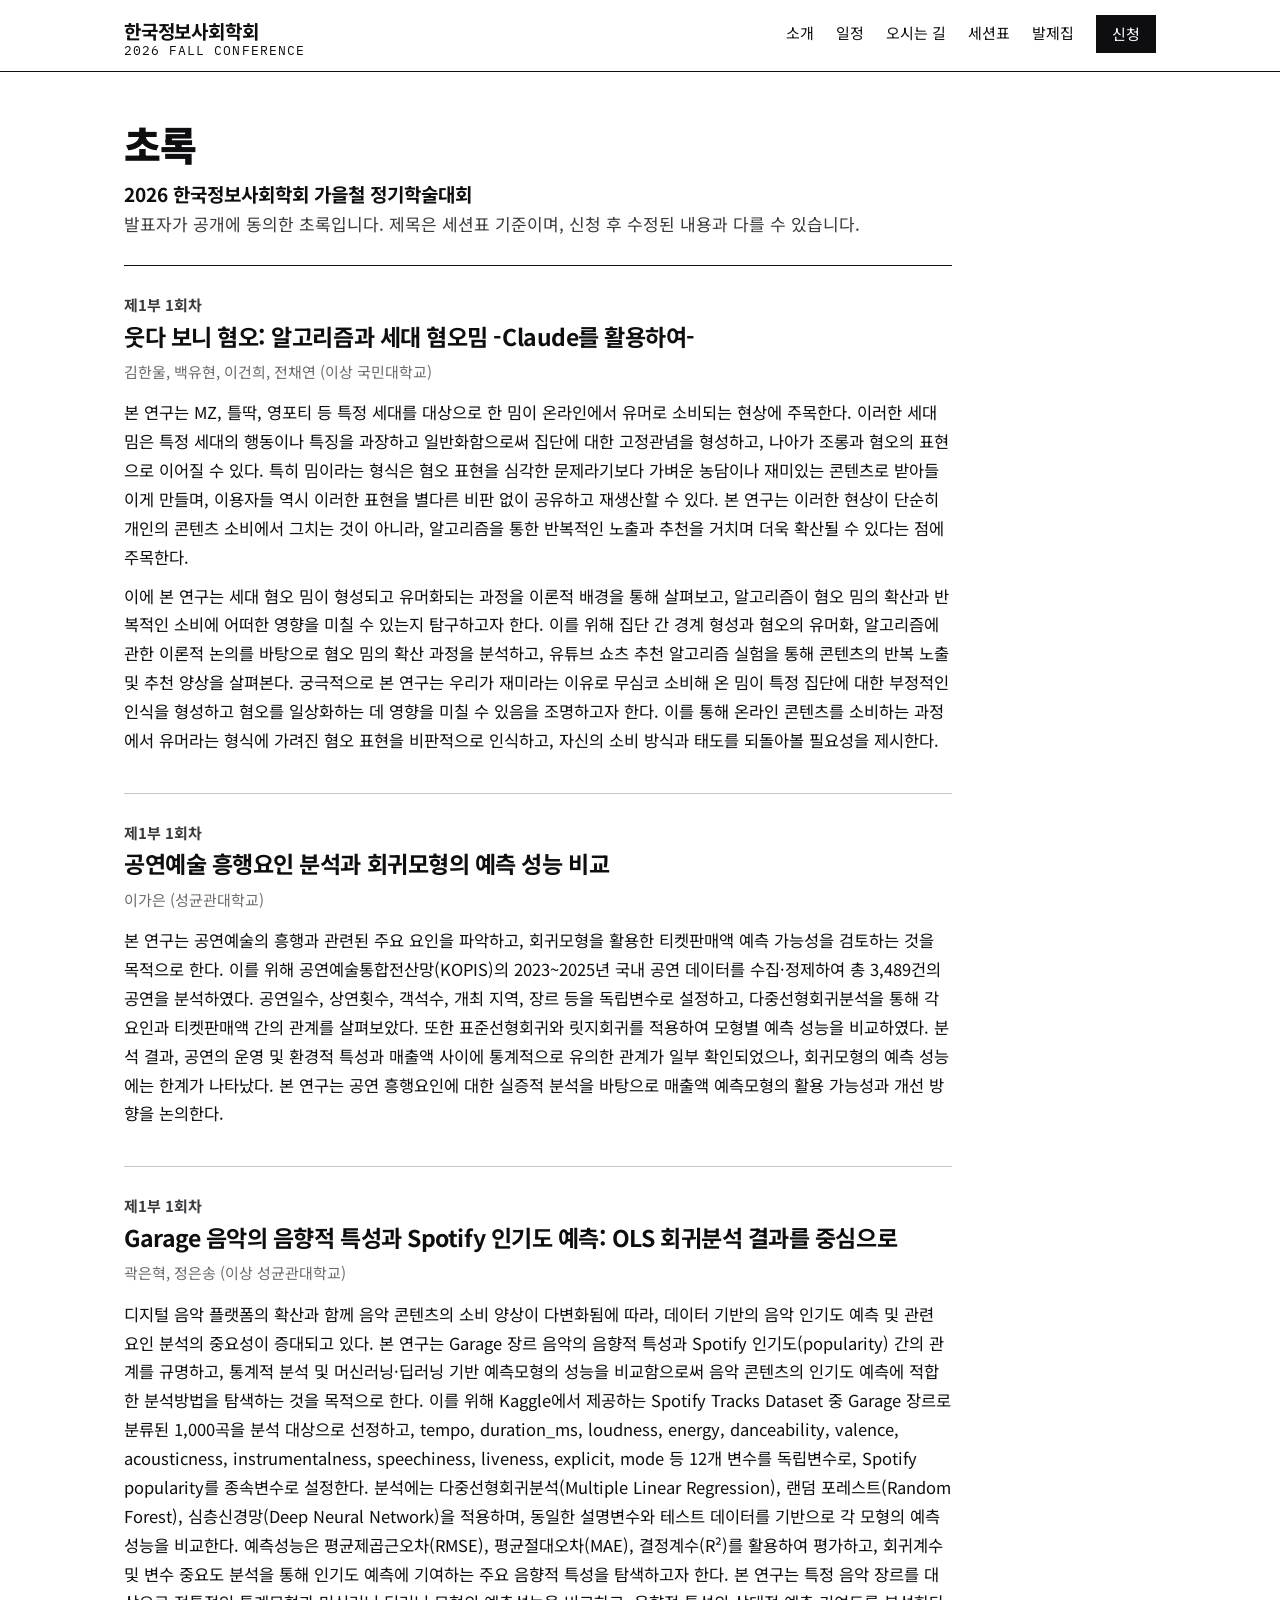
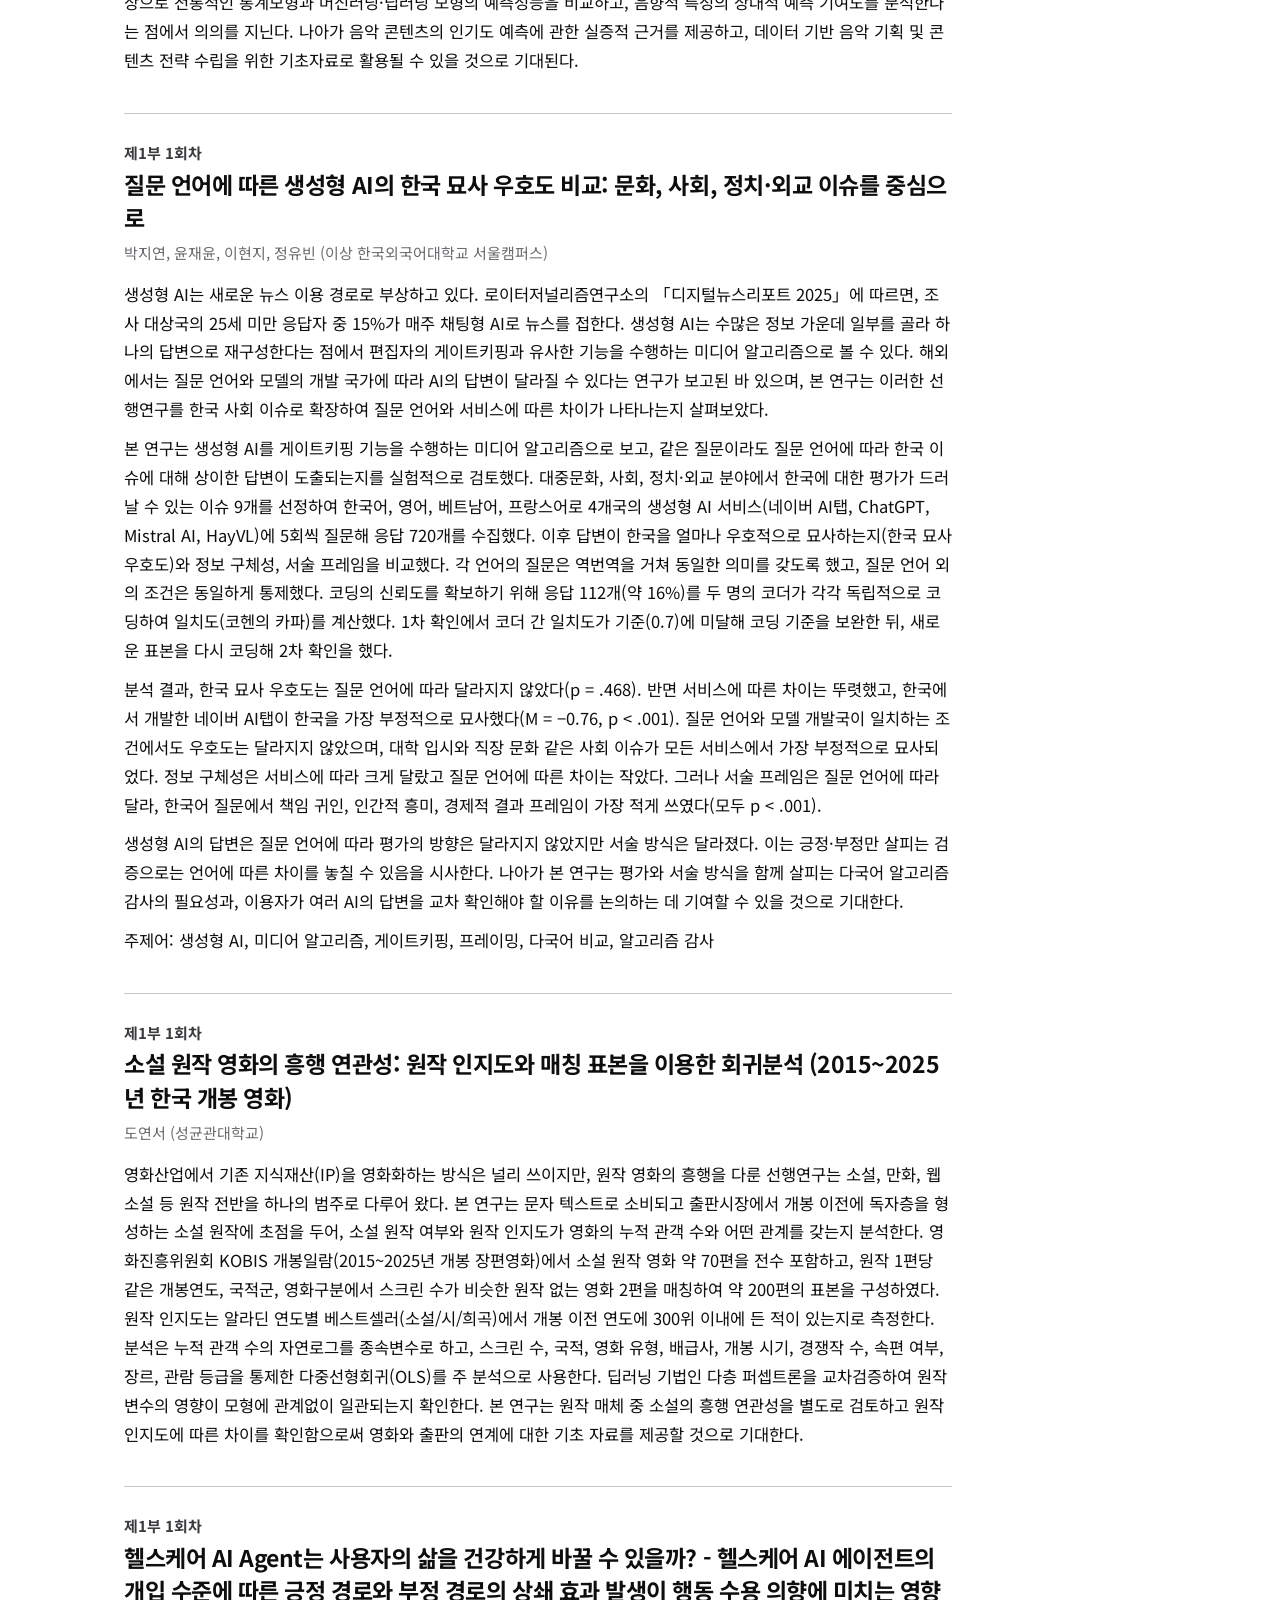
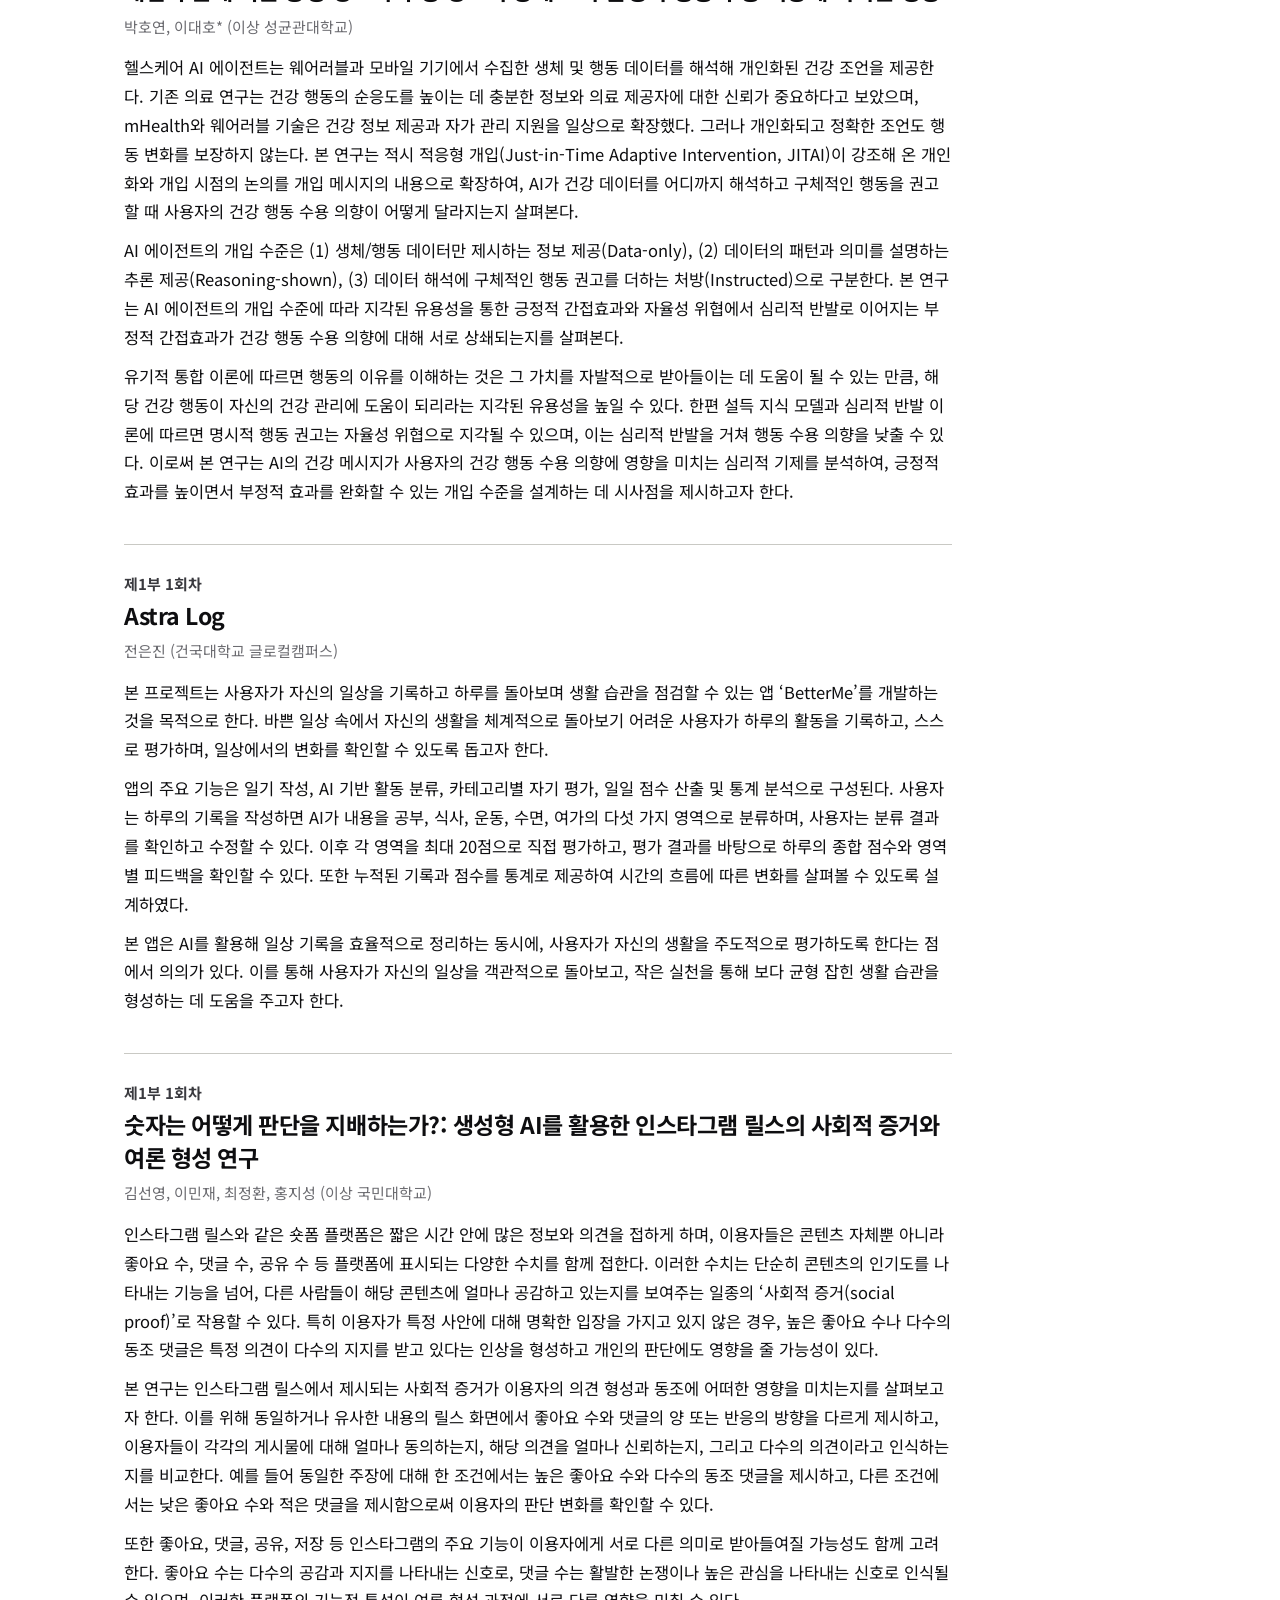
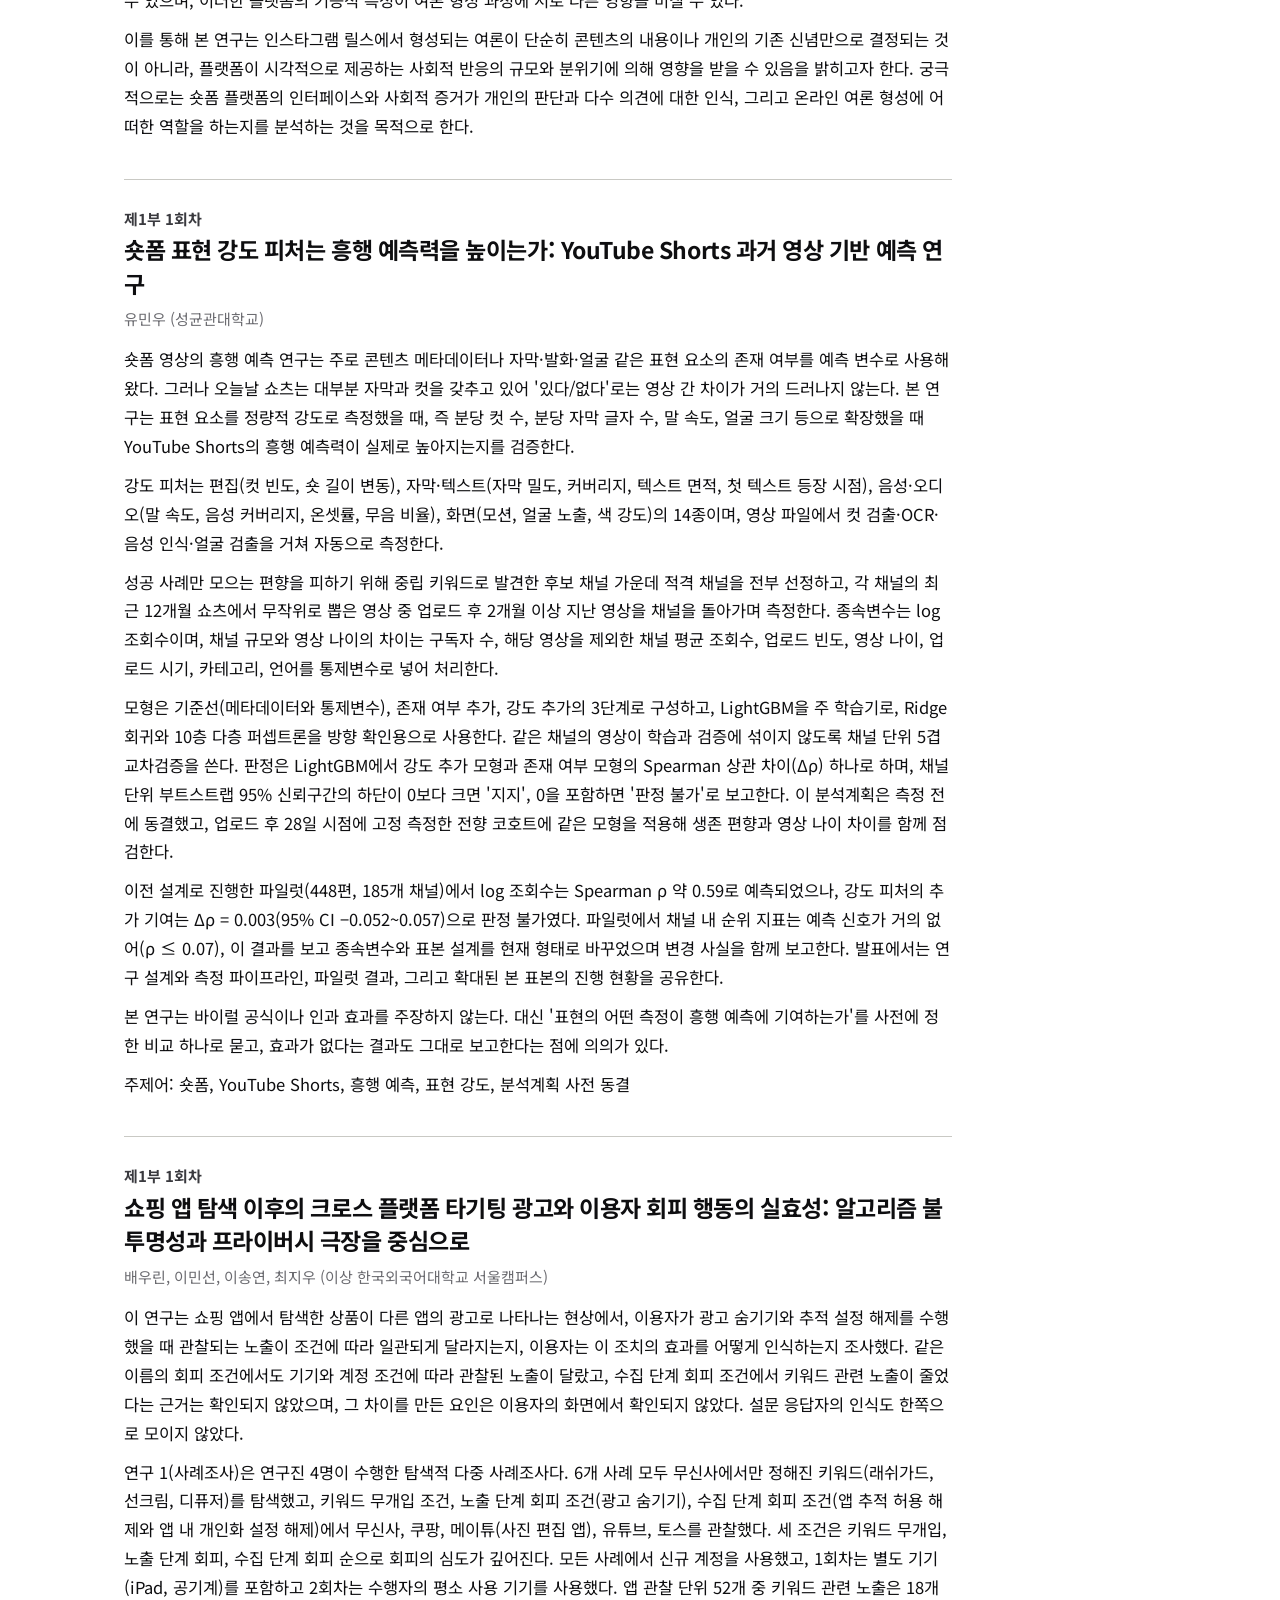
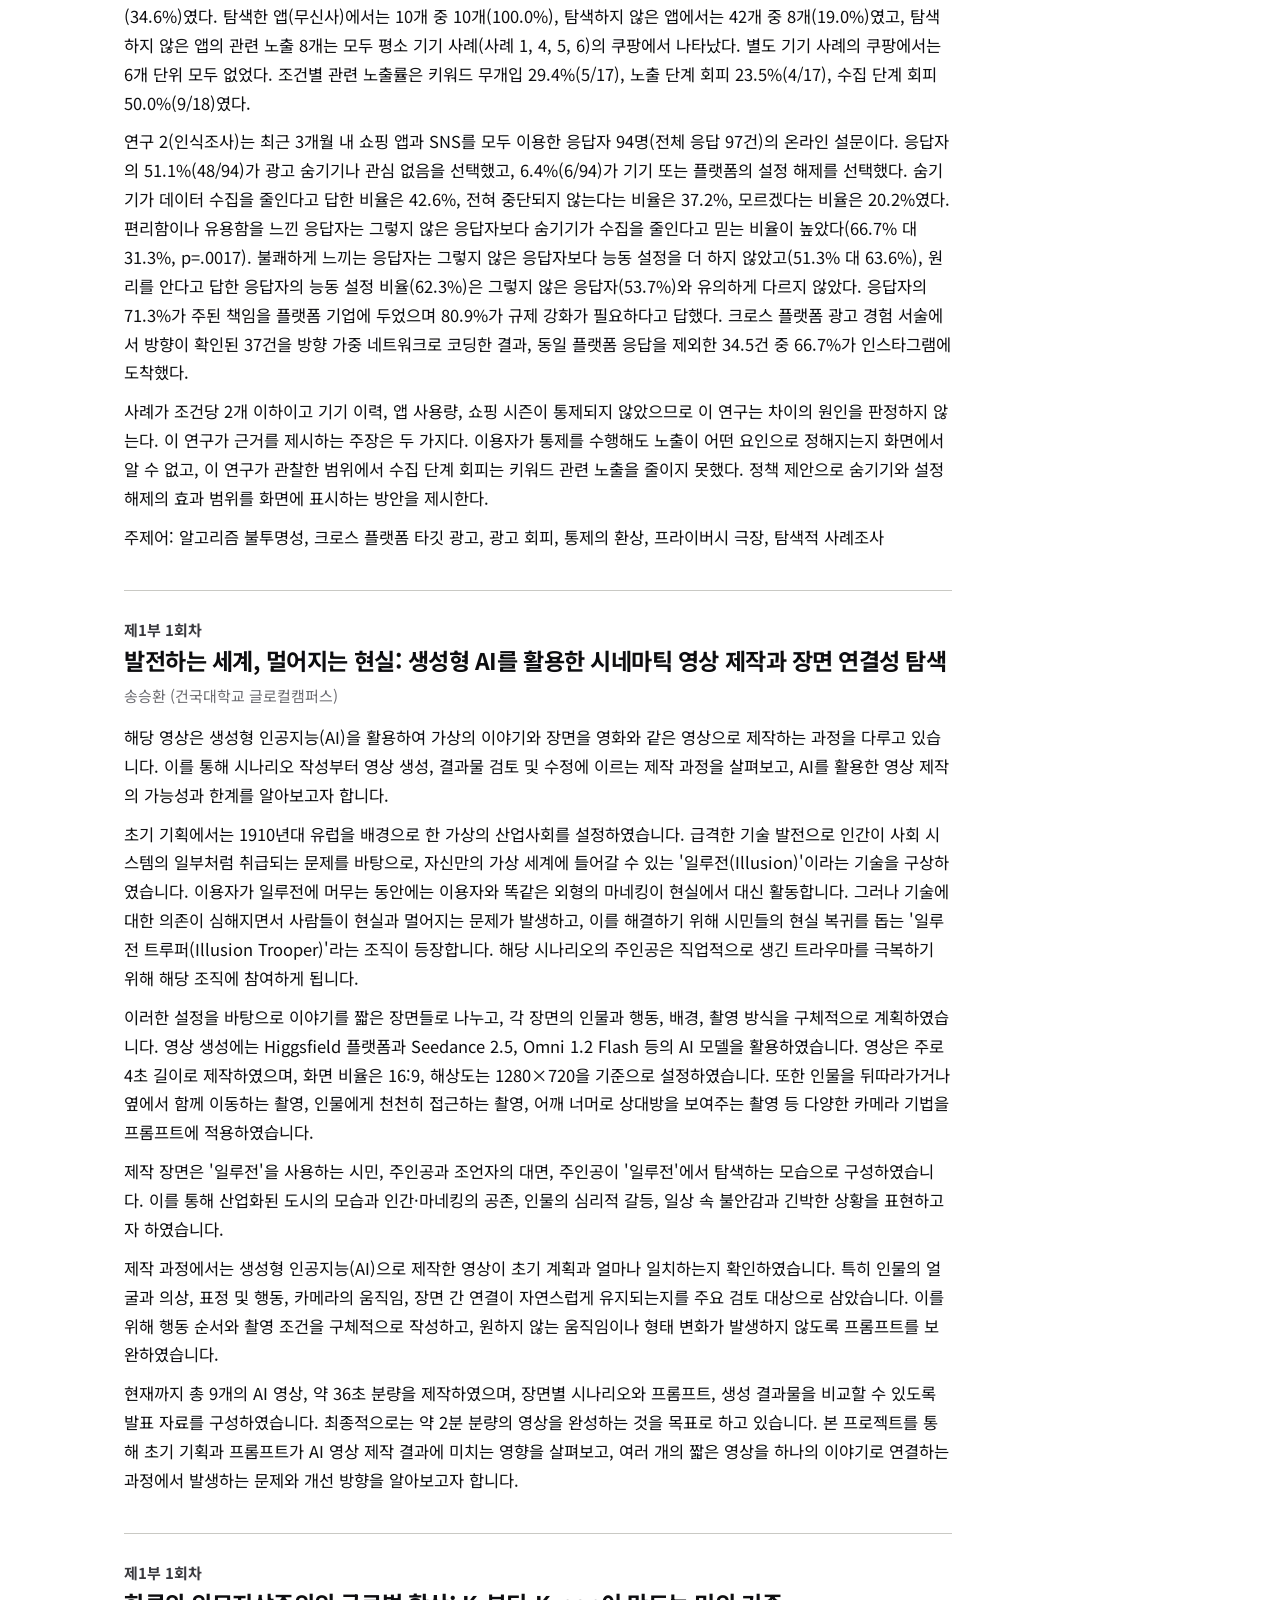
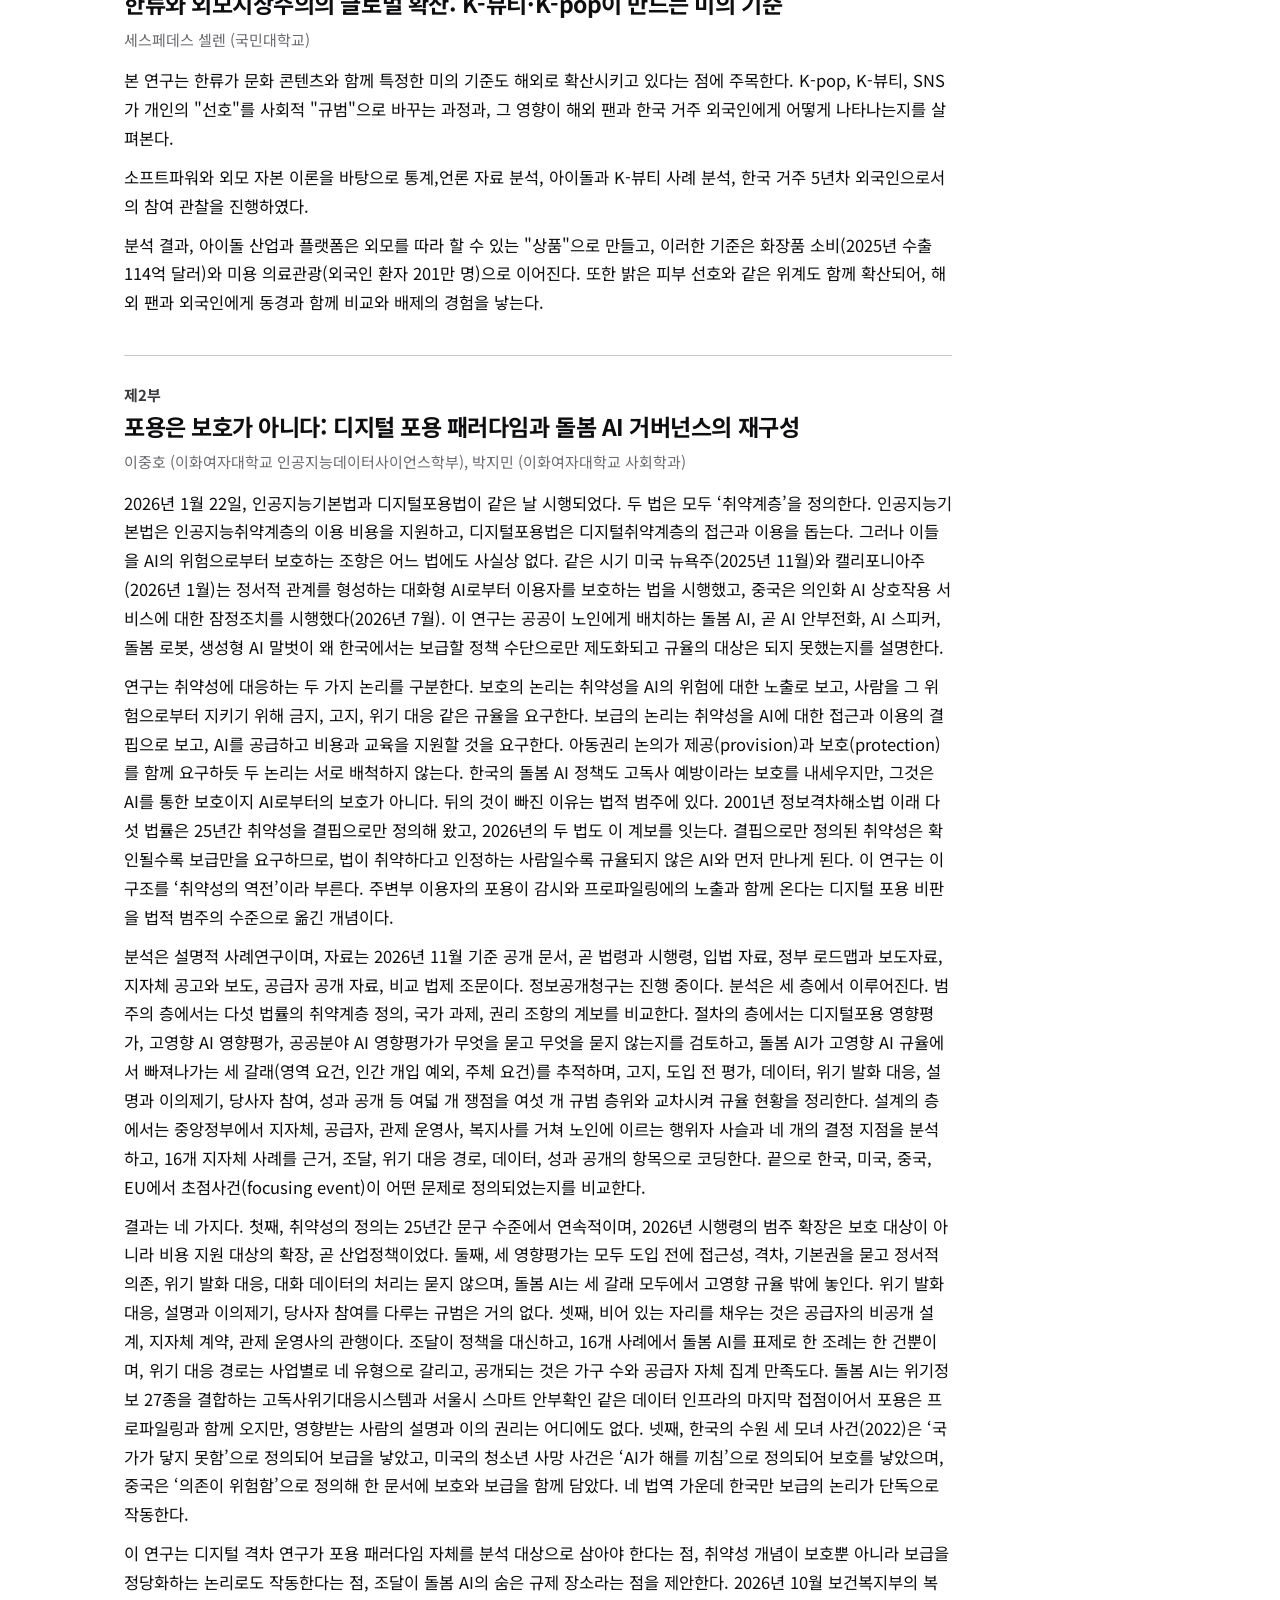
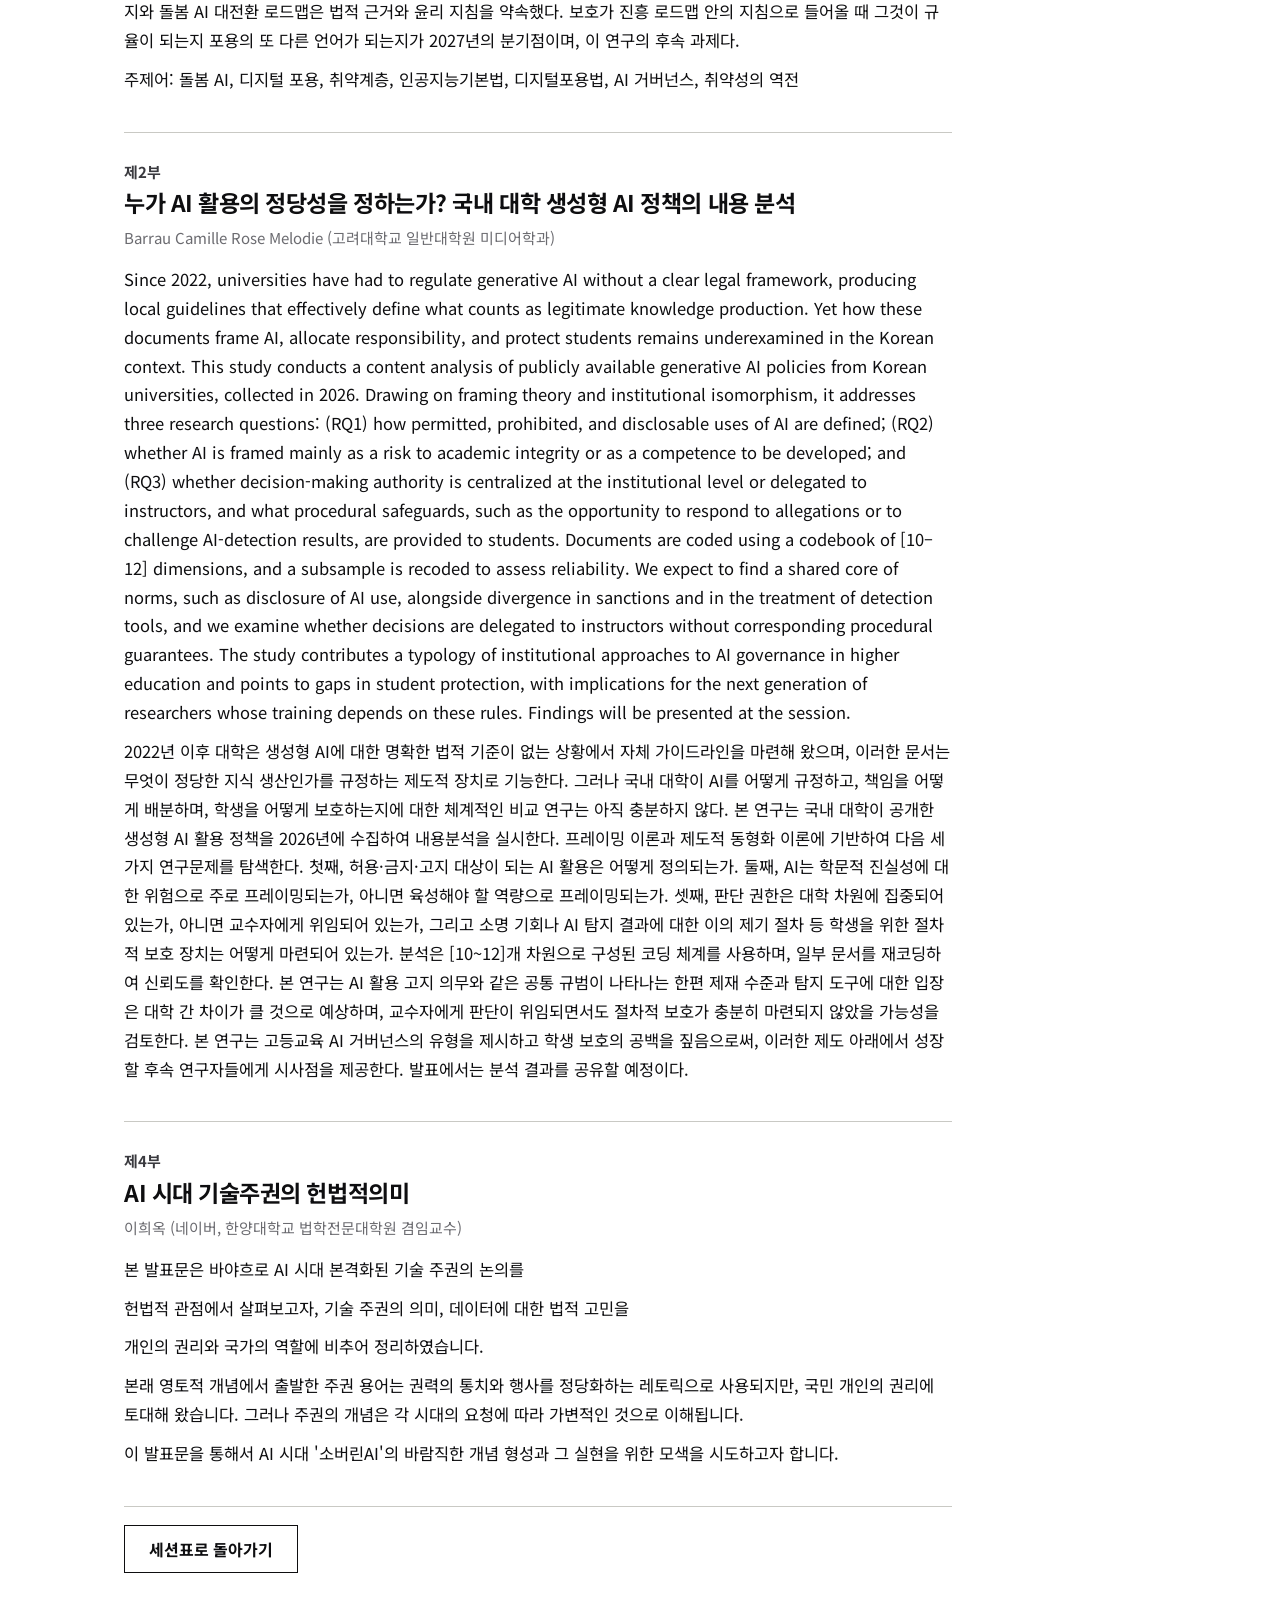
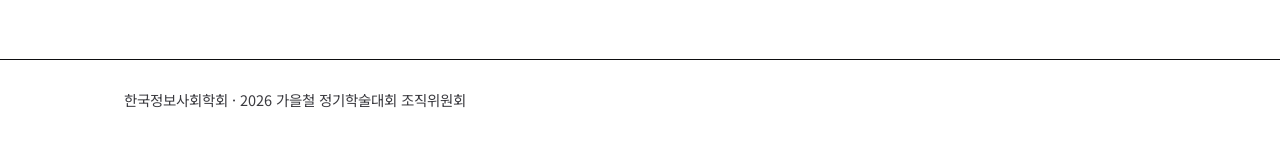
==== commit 99174a36: "세션표: 전은진 (U-035) 포스터 세션 I 추가, 초록 연결 Co-Authored-By: Claude Sonnet 5.5 <noreply@anthropic.com> Claude" ====
--- a/abstracts.html
+++ b/abstracts.html
@@ -38,6 +38,7 @@
 <article class="abs" id="a-U-019"><p class="part">제1부 1회차</p><h2>질문 언어에 따른 생성형 AI의 한국 묘사 우호도 비교: 문화, 사회, 정치·외교 이슈를 중심으로</h2><p class="by">박지연, 윤재윤, 이현지, 정유빈 (이상 한국외국어대학교 서울캠퍼스)</p><p>생성형 AI는 새로운 뉴스 이용 경로로 부상하고 있다. 로이터저널리즘연구소의 「디지털뉴스리포트 2025」에 따르면, 조사 대상국의 25세 미만 응답자 중 15%가 매주 채팅형 AI로 뉴스를 접한다. 생성형 AI는 수많은 정보 가운데 일부를 골라 하나의 답변으로 재구성한다는 점에서 편집자의 게이트키핑과 유사한 기능을 수행하는 미디어 알고리즘으로 볼 수 있다. 해외에서는 질문 언어와 모델의 개발 국가에 따라 AI의 답변이 달라질 수 있다는 연구가 보고된 바 있으며, 본 연구는 이러한 선행연구를 한국 사회 이슈로 확장하여 질문 언어와 서비스에 따른 차이가 나타나는지 살펴보았다.</p><p>본 연구는 생성형 AI를 게이트키핑 기능을 수행하는 미디어 알고리즘으로 보고, 같은 질문이라도 질문 언어에 따라 한국 이슈에 대해 상이한 답변이 도출되는지를 실험적으로 검토했다. 대중문화, 사회, 정치·외교 분야에서 한국에 대한 평가가 드러날 수 있는 이슈 9개를 선정하여 한국어, 영어, 베트남어, 프랑스어로 4개국의 생성형 AI 서비스(네이버 AI탭, ChatGPT, Mistral AI, HayVL)에 5회씩 질문해 응답 720개를 수집했다. 이후 답변이 한국을 얼마나 우호적으로 묘사하는지(한국 묘사 우호도)와 정보 구체성, 서술 프레임을 비교했다. 각 언어의 질문은 역번역을 거쳐 동일한 의미를 갖도록 했고, 질문 언어 외의 조건은 동일하게 통제했다. 코딩의 신뢰도를 확보하기 위해 응답 112개(약 16%)를 두 명의 코더가 각각 독립적으로 코딩하여 일치도(코헨의 카파)를 계산했다. 1차 확인에서 코더 간 일치도가 기준(0.7)에 미달해 코딩 기준을 보완한 뒤, 새로운 표본을 다시 코딩해 2차 확인을 했다.</p><p>분석 결과, 한국 묘사 우호도는 질문 언어에 따라 달라지지 않았다(p = .468). 반면 서비스에 따른 차이는 뚜렷했고, 한국에서 개발한 네이버 AI탭이 한국을 가장 부정적으로 묘사했다(M = −0.76, p &lt; .001). 질문 언어와 모델 개발국이 일치하는 조건에서도 우호도는 달라지지 않았으며, 대학 입시와 직장 문화 같은 사회 이슈가 모든 서비스에서 가장 부정적으로 묘사되었다. 정보 구체성은 서비스에 따라 크게 달랐고 질문 언어에 따른 차이는 작았다. 그러나 서술 프레임은 질문 언어에 따라 달라, 한국어 질문에서 책임 귀인, 인간적 흥미, 경제적 결과 프레임이 가장 적게 쓰였다(모두 p &lt; .001).</p><p>생성형 AI의 답변은 질문 언어에 따라 평가의 방향은 달라지지 않았지만 서술 방식은 달라졌다. 이는 긍정·부정만 살피는 검증으로는 언어에 따른 차이를 놓칠 수 있음을 시사한다. 나아가 본 연구는 평가와 서술 방식을 함께 살피는 다국어 알고리즘 감사의 필요성과, 이용자가 여러 AI의 답변을 교차 확인해야 할 이유를 논의하는 데 기여할 수 있을 것으로 기대한다.</p><p>주제어: 생성형 AI, 미디어 알고리즘, 게이트키핑, 프레이밍, 다국어 비교, 알고리즘 감사</p></article>
 <article class="abs" id="a-U-020"><p class="part">제1부 1회차</p><h2>소설 원작 영화의 흥행 연관성: 원작 인지도와 매칭 표본을 이용한 회귀분석 (2015~2025년 한국 개봉 영화)</h2><p class="by">도연서 (성균관대학교)</p><p>영화산업에서 기존 지식재산(IP)을 영화화하는 방식은 널리 쓰이지만, 원작 영화의 흥행을 다룬 선행연구는 소설, 만화, 웹소설 등 원작 전반을 하나의 범주로 다루어 왔다. 본 연구는 문자 텍스트로 소비되고 출판시장에서 개봉 이전에 독자층을 형성하는 소설 원작에 초점을 두어, 소설 원작 여부와 원작 인지도가 영화의 누적 관객 수와 어떤 관계를 갖는지 분석한다. 영화진흥위원회 KOBIS 개봉일람(2015~2025년 개봉 장편영화)에서 소설 원작 영화 약 70편을 전수 포함하고, 원작 1편당 같은 개봉연도, 국적군, 영화구분에서 스크린 수가 비슷한 원작 없는 영화 2편을 매칭하여 약 200편의 표본을 구성하였다. 원작 인지도는 알라딘 연도별 베스트셀러(소설/시/희곡)에서 개봉 이전 연도에 300위 이내에 든 적이 있는지로 측정한다. 분석은 누적 관객 수의 자연로그를 종속변수로 하고, 스크린 수, 국적, 영화 유형, 배급사, 개봉 시기, 경쟁작 수, 속편 여부, 장르, 관람 등급을 통제한 다중선형회귀(OLS)를 주 분석으로  사용한다.  딥러닝 기법인 다층 퍼셉트론을 교차검증하여 원작 변수의 영향이 모형에 관계없이 일관되는지 확인한다. 본 연구는 원작 매체 중 소설의 흥행 연관성을 별도로 검토하고 원작 인지도에 따른 차이를 확인함으로써 영화와 출판의 연계에 대한 기초 자료를 제공할 것으로 기대한다.</p></article>
 <article class="abs" id="a-U-022"><p class="part">제1부 1회차</p><h2>헬스케어 AI Agent는 사용자의 삶을 건강하게 바꿀 수 있을까? - 헬스케어 AI 에이전트의 개입 수준에 따른 긍정 경로와 부정 경로의 상쇄 효과 발생이 행동 수용 의향에 미치는 영향</h2><p class="by">박호연, 이대호* (이상 성균관대학교)</p><p>헬스케어 AI 에이전트는 웨어러블과 모바일 기기에서 수집한 생체 및 행동 데이터를 해석해 개인화된 건강 조언을 제공한다. 기존 의료 연구는 건강 행동의 순응도를 높이는 데 충분한 정보와 의료 제공자에 대한 신뢰가 중요하다고 보았으며, mHealth와 웨어러블 기술은 건강 정보 제공과 자가 관리 지원을 일상으로 확장했다. 그러나 개인화되고 정확한 조언도 행동 변화를 보장하지 않는다. 본 연구는 적시 적응형 개입(Just-in-Time Adaptive Intervention, JITAI)이 강조해 온 개인화와 개입 시점의 논의를 개입 메시지의 내용으로 확장하여, AI가 건강 데이터를 어디까지 해석하고 구체적인 행동을 권고할 때 사용자의 건강 행동 수용 의향이 어떻게 달라지는지 살펴본다.</p><p>AI 에이전트의 개입 수준은 (1) 생체/행동 데이터만 제시하는 정보 제공(Data-only), (2) 데이터의 패턴과 의미를 설명하는 추론 제공(Reasoning-shown), (3) 데이터 해석에 구체적인 행동 권고를 더하는 처방(Instructed)으로 구분한다. 본 연구는 AI 에이전트의 개입 수준에 따라 지각된 유용성을 통한 긍정적 간접효과와 자율성 위협에서 심리적 반발로 이어지는 부정적 간접효과가 건강 행동 수용 의향에 대해 서로 상쇄되는지를 살펴본다.</p><p>유기적 통합 이론에 따르면 행동의 이유를 이해하는 것은 그 가치를 자발적으로 받아들이는 데 도움이 될 수 있는 만큼, 해당 건강 행동이 자신의 건강 관리에 도움이 되리라는 지각된 유용성을 높일 수 있다. 한편 설득 지식 모델과 심리적 반발 이론에 따르면 명시적 행동 권고는 자율성 위협으로 지각될 수 있으며, 이는 심리적 반발을 거쳐 행동 수용 의향을 낮출 수 있다. 이로써 본 연구는 AI의 건강 메시지가 사용자의 건강 행동 수용 의향에 영향을 미치는 심리적 기제를 분석하여, 긍정적 효과를 높이면서 부정적 효과를 완화할 수 있는 개입 수준을 설계하는 데 시사점을 제시하고자 한다.</p></article>
+<article class="abs" id="a-U-035"><p class="part">제1부 1회차</p><h2>Astra Log</h2><p class="by">전은진 (건국대학교 글로컬캠퍼스)</p><p>본 프로젝트는 사용자가 자신의 일상을 기록하고 하루를 돌아보며 생활 습관을 점검할 수 있는 앱 ‘BetterMe’를 개발하는 것을 목적으로 한다. 바쁜 일상 속에서 자신의 생활을 체계적으로 돌아보기 어려운 사용자가 하루의 활동을 기록하고, 스스로 평가하며, 일상에서의 변화를 확인할 수 있도록 돕고자 한다.</p><p>앱의 주요 기능은 일기 작성, AI 기반 활동 분류, 카테고리별 자기 평가, 일일 점수 산출 및 통계 분석으로 구성된다. 사용자는 하루의 기록을 작성하면 AI가 내용을 공부, 식사, 운동, 수면, 여가의 다섯 가지 영역으로 분류하며, 사용자는 분류 결과를 확인하고 수정할 수 있다. 이후 각 영역을 최대 20점으로 직접 평가하고, 평가 결과를 바탕으로 하루의 종합 점수와 영역별 피드백을 확인할 수 있다. 또한 누적된 기록과 점수를 통계로 제공하여 시간의 흐름에 따른 변화를 살펴볼 수 있도록 설계하였다.</p><p>본 앱은 AI를 활용해 일상 기록을 효율적으로 정리하는 동시에, 사용자가 자신의 생활을 주도적으로 평가하도록 한다는 점에서 의의가 있다. 이를 통해 사용자가 자신의 일상을 객관적으로 돌아보고, 작은 실천을 통해 보다 균형 잡힌 생활 습관을 형성하는 데 도움을 주고자 한다.</p></article>
 <article class="abs" id="a-U-018"><p class="part">제1부 1회차</p><h2>숫자는 어떻게 판단을 지배하는가?: 생성형 AI를 활용한 인스타그램 릴스의 사회적 증거와 여론 형성 연구</h2><p class="by">김선영, 이민재, 최정환, 홍지성 (이상 국민대학교)</p><p>인스타그램 릴스와 같은 숏폼 플랫폼은 짧은 시간 안에 많은 정보와 의견을 접하게 하며, 이용자들은 콘텐츠 자체뿐 아니라 좋아요 수, 댓글 수, 공유 수 등 플랫폼에 표시되는 다양한 수치를 함께 접한다. 이러한 수치는 단순히 콘텐츠의 인기도를 나타내는 기능을 넘어, 다른 사람들이 해당 콘텐츠에 얼마나 공감하고 있는지를 보여주는 일종의 ‘사회적 증거(social proof)’로 작용할 수 있다. 특히 이용자가 특정 사안에 대해 명확한 입장을 가지고 있지 않은 경우, 높은 좋아요 수나 다수의 동조 댓글은 특정 의견이 다수의 지지를 받고 있다는 인상을 형성하고 개인의 판단에도 영향을 줄 가능성이 있다.</p><p>본 연구는 인스타그램 릴스에서 제시되는 사회적 증거가 이용자의 의견 형성과 동조에 어떠한 영향을 미치는지를 살펴보고자 한다. 이를 위해 동일하거나 유사한 내용의 릴스 화면에서 좋아요 수와 댓글의 양 또는 반응의 방향을 다르게 제시하고, 이용자들이 각각의 게시물에 대해 얼마나 동의하는지, 해당 의견을 얼마나 신뢰하는지, 그리고 다수의 의견이라고 인식하는지를 비교한다. 예를 들어 동일한 주장에 대해 한 조건에서는 높은 좋아요 수와 다수의 동조 댓글을 제시하고, 다른 조건에서는 낮은 좋아요 수와 적은 댓글을 제시함으로써 이용자의 판단 변화를 확인할 수 있다.</p><p>또한 좋아요, 댓글, 공유, 저장 등 인스타그램의 주요 기능이 이용자에게 서로 다른 의미로 받아들여질 가능성도 함께 고려한다. 좋아요 수는 다수의 공감과 지지를 나타내는 신호로, 댓글 수는 활발한 논쟁이나 높은 관심을 나타내는 신호로 인식될 수 있으며, 이러한 플랫폼의 기능적 특성이 여론 형성 과정에 서로 다른 영향을 미칠 수 있다.</p><p>이를 통해 본 연구는 인스타그램 릴스에서 형성되는 여론이 단순히 콘텐츠의 내용이나 개인의 기존 신념만으로 결정되는 것이 아니라, 플랫폼이 시각적으로 제공하는 사회적 반응의 규모와 분위기에 의해 영향을 받을 수 있음을 밝히고자 한다. 궁극적으로는 숏폼 플랫폼의 인터페이스와 사회적 증거가 개인의 판단과 다수 의견에 대한 인식, 그리고 온라인 여론 형성에 어떠한 역할을 하는지를 분석하는 것을 목적으로 한다.</p></article>
 <article class="abs" id="a-U-021"><p class="part">제1부 1회차</p><h2>숏폼 표현 강도 피처는 흥행 예측력을 높이는가: YouTube Shorts 과거 영상 기반 예측 연구</h2><p class="by">유민우 (성균관대학교)</p><p>숏폼 영상의 흥행 예측 연구는 주로 콘텐츠 메타데이터나 자막·발화·얼굴 같은 표현 요소의 존재 여부를 예측 변수로 사용해 왔다. 그러나 오늘날 쇼츠는 대부분 자막과 컷을 갖추고 있어 &#x27;있다/없다&#x27;로는 영상 간 차이가 거의 드러나지 않는다. 본 연구는 표현 요소를 정량적 강도로 측정했을 때, 즉 분당 컷 수, 분당 자막 글자 수, 말 속도, 얼굴 크기 등으로 확장했을 때 YouTube Shorts의 흥행 예측력이 실제로 높아지는지를 검증한다.</p><p>강도 피처는 편집(컷 빈도, 숏 길이 변동), 자막·텍스트(자막 밀도, 커버리지, 텍스트 면적, 첫 텍스트 등장 시점), 음성·오디오(말 속도, 음성 커버리지, 온셋률, 무음 비율), 화면(모션, 얼굴 노출, 색 강도)의 14종이며, 영상 파일에서 컷 검출·OCR·음성 인식·얼굴 검출을 거쳐 자동으로 측정한다.</p><p>성공 사례만 모으는 편향을 피하기 위해 중립 키워드로 발견한 후보 채널 가운데 적격 채널을 전부 선정하고, 각 채널의 최근 12개월 쇼츠에서 무작위로 뽑은 영상 중 업로드 후 2개월 이상 지난 영상을 채널을 돌아가며 측정한다. 종속변수는 log 조회수이며, 채널 규모와 영상 나이의 차이는 구독자 수, 해당 영상을 제외한 채널 평균 조회수, 업로드 빈도, 영상 나이, 업로드 시기, 카테고리, 언어를 통제변수로 넣어 처리한다.</p><p>모형은 기준선(메타데이터와 통제변수), 존재 여부 추가, 강도 추가의 3단계로 구성하고, LightGBM을 주 학습기로, Ridge 회귀와 10층 다층 퍼셉트론을 방향 확인용으로 사용한다. 같은 채널의 영상이 학습과 검증에 섞이지 않도록 채널 단위 5겹 교차검증을 쓴다. 판정은 LightGBM에서 강도 추가 모형과 존재 여부 모형의 Spearman 상관 차이(Δρ) 하나로 하며, 채널 단위 부트스트랩 95% 신뢰구간의 하단이 0보다 크면 &#x27;지지&#x27;, 0을 포함하면 &#x27;판정 불가&#x27;로 보고한다. 이 분석계획은 측정 전에 동결했고, 업로드 후 28일 시점에 고정 측정한 전향 코호트에 같은 모형을 적용해 생존 편향과 영상 나이 차이를 함께 점검한다.</p><p>이전 설계로 진행한 파일럿(448편, 185개 채널)에서 log 조회수는 Spearman ρ 약 0.59로 예측되었으나, 강도 피처의 추가 기여는 Δρ = 0.003(95% CI −0.052~0.057)으로 판정 불가였다. 파일럿에서 채널 내 순위 지표는 예측 신호가 거의 없어(ρ ≤ 0.07), 이 결과를 보고 종속변수와 표본 설계를 현재 형태로 바꾸었으며 변경 사실을 함께 보고한다. 발표에서는 연구 설계와 측정 파이프라인, 파일럿 결과, 그리고 확대된 본 표본의 진행 현황을 공유한다.</p><p>본 연구는 바이럴 공식이나 인과 효과를 주장하지 않는다. 대신 &#x27;표현의 어떤 측정이 흥행 예측에 기여하는가&#x27;를 사전에 정한 비교 하나로 묻고, 효과가 없다는 결과도 그대로 보고한다는 점에 의의가 있다.</p><p>주제어: 숏폼, YouTube Shorts, 흥행 예측, 표현 강도, 분석계획 사전 동결</p></article>
 <article class="abs" id="a-U-023"><p class="part">제1부 1회차</p><h2>쇼핑 앱 탐색 이후의 크로스 플랫폼 타기팅 광고와 이용자 회피 행동의 실효성: 알고리즘 불투명성과 프라이버시 극장을 중심으로</h2><p class="by">배우린, 이민선, 이송연, 최지우 (이상 한국외국어대학교 서울캠퍼스)</p><p>이 연구는 쇼핑 앱에서 탐색한 상품이 다른 앱의 광고로 나타나는 현상에서, 이용자가 광고 숨기기와 추적 설정 해제를 수행했을 때 관찰되는 노출이 조건에 따라 일관되게 달라지는지, 이용자는 이 조치의 효과를 어떻게 인식하는지 조사했다. 같은 이름의 회피 조건에서도 기기와 계정 조건에 따라 관찰된 노출이 달랐고, 수집 단계 회피 조건에서 키워드 관련 노출이 줄었다는 근거는 확인되지 않았으며, 그 차이를 만든 요인은 이용자의 화면에서 확인되지 않았다. 설문 응답자의 인식도 한쪽으로 모이지 않았다.</p><p>연구 1(사례조사)은 연구진 4명이 수행한 탐색적 다중 사례조사다. 6개 사례 모두 무신사에서만 정해진 키워드(래쉬가드, 선크림, 디퓨저)를 탐색했고, 키워드 무개입 조건, 노출 단계 회피 조건(광고 숨기기), 수집 단계 회피 조건(앱 추적 허용 해제와 앱 내 개인화 설정 해제)에서 무신사, 쿠팡, 메이튜(사진 편집 앱), 유튜브, 토스를 관찰했다. 세 조건은 키워드 무개입, 노출 단계 회피, 수집 단계 회피 순으로 회피의 심도가 깊어진다. 모든 사례에서 신규 계정을 사용했고, 1회차는 별도 기기(iPad, 공기계)를 포함하고 2회차는 수행자의 평소 사용 기기를 사용했다. 앱 관찰 단위 52개 중 키워드 관련 노출은 18개(34.6%)였다. 탐색한 앱(무신사)에서는 10개 중 10개(100.0%), 탐색하지 않은 앱에서는 42개 중 8개(19.0%)였고, 탐색하지 않은 앱의 관련 노출 8개는 모두 평소 기기 사례(사례 1, 4, 5, 6)의 쿠팡에서 나타났다. 별도 기기 사례의 쿠팡에서는 6개 단위 모두 없었다. 조건별 관련 노출률은 키워드 무개입 29.4%(5/17), 노출 단계 회피 23.5%(4/17), 수집 단계 회피 50.0%(9/18)였다.</p><p>연구 2(인식조사)는 최근 3개월 내 쇼핑 앱과 SNS를 모두 이용한 응답자 94명(전체 응답 97건)의 온라인 설문이다. 응답자의 51.1%(48/94)가 광고 숨기기나 관심 없음을 선택했고, 6.4%(6/94)가 기기 또는 플랫폼의 설정 해제를 선택했다. 숨기기가 데이터 수집을 줄인다고 답한 비율은 42.6%, 전혀 중단되지 않는다는 비율은 37.2%, 모르겠다는 비율은 20.2%였다. 편리함이나 유용함을 느낀 응답자는 그렇지 않은 응답자보다 숨기기가 수집을 줄인다고 믿는 비율이 높았다(66.7% 대 31.3%, p=.0017). 불쾌하게 느끼는 응답자는 그렇지 않은 응답자보다 능동 설정을 더 하지 않았고(51.3% 대 63.6%), 원리를 안다고 답한 응답자의 능동 설정 비율(62.3%)은 그렇지 않은 응답자(53.7%)와 유의하게 다르지 않았다. 응답자의 71.3%가 주된 책임을 플랫폼 기업에 두었으며 80.9%가 규제 강화가 필요하다고 답했다. 크로스 플랫폼 광고 경험 서술에서 방향이 확인된 37건을 방향 가중 네트워크로 코딩한 결과, 동일 플랫폼 응답을 제외한 34.5건 중 66.7%가 인스타그램에 도착했다.</p><p>사례가 조건당 2개 이하이고 기기 이력, 앱 사용량, 쇼핑 시즌이 통제되지 않았으므로 이 연구는 차이의 원인을 판정하지 않는다. 이 연구가 근거를 제시하는 주장은 두 가지다. 이용자가 통제를 수행해도 노출이 어떤 요인으로 정해지는지 화면에서 알 수 없고, 이 연구가 관찰한 범위에서 수집 단계 회피는 키워드 관련 노출을 줄이지 못했다. 정책 제안으로 숨기기와 설정 해제의 효과 범위를 화면에 표시하는 방안을 제시한다.</p><p>주제어: 알고리즘 불투명성, 크로스 플랫폼 타깃 광고, 광고 회피, 통제의 환상, 프라이버시 극장, 탐색적 사례조사</p></article>
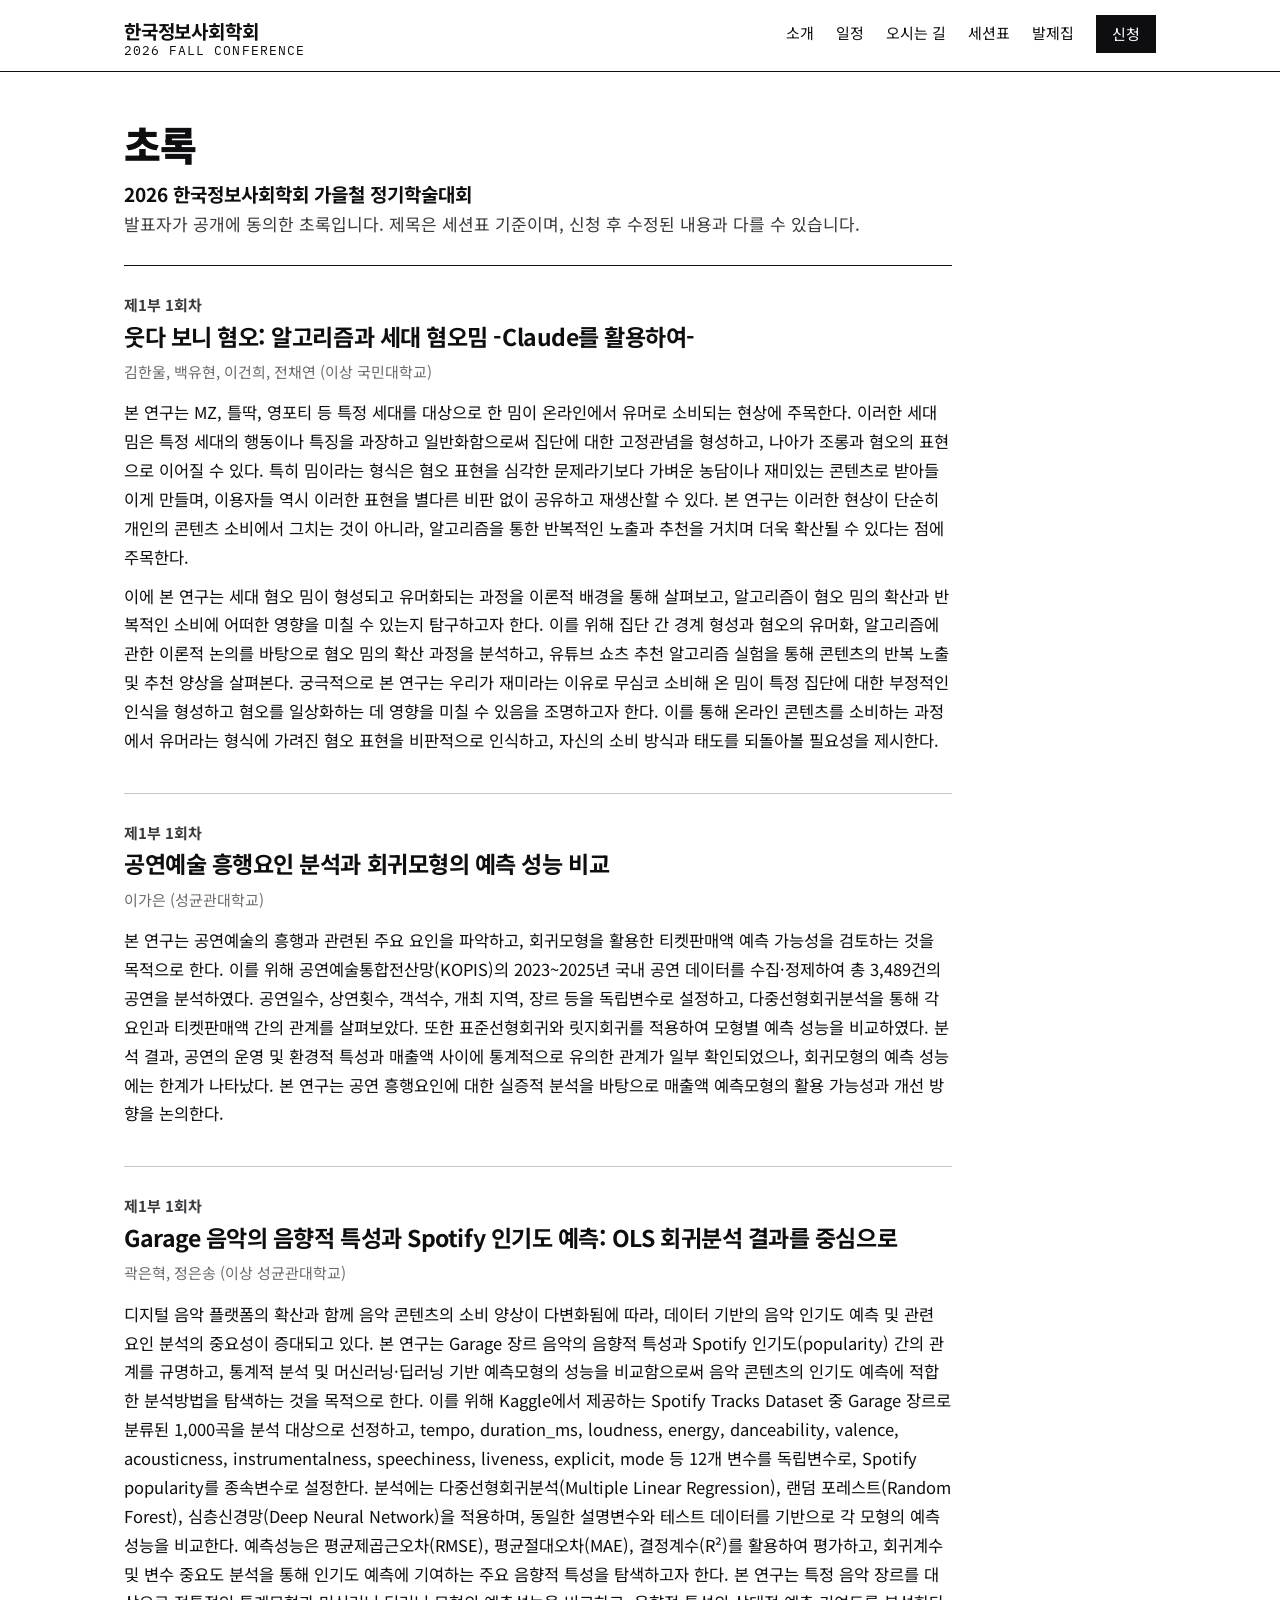
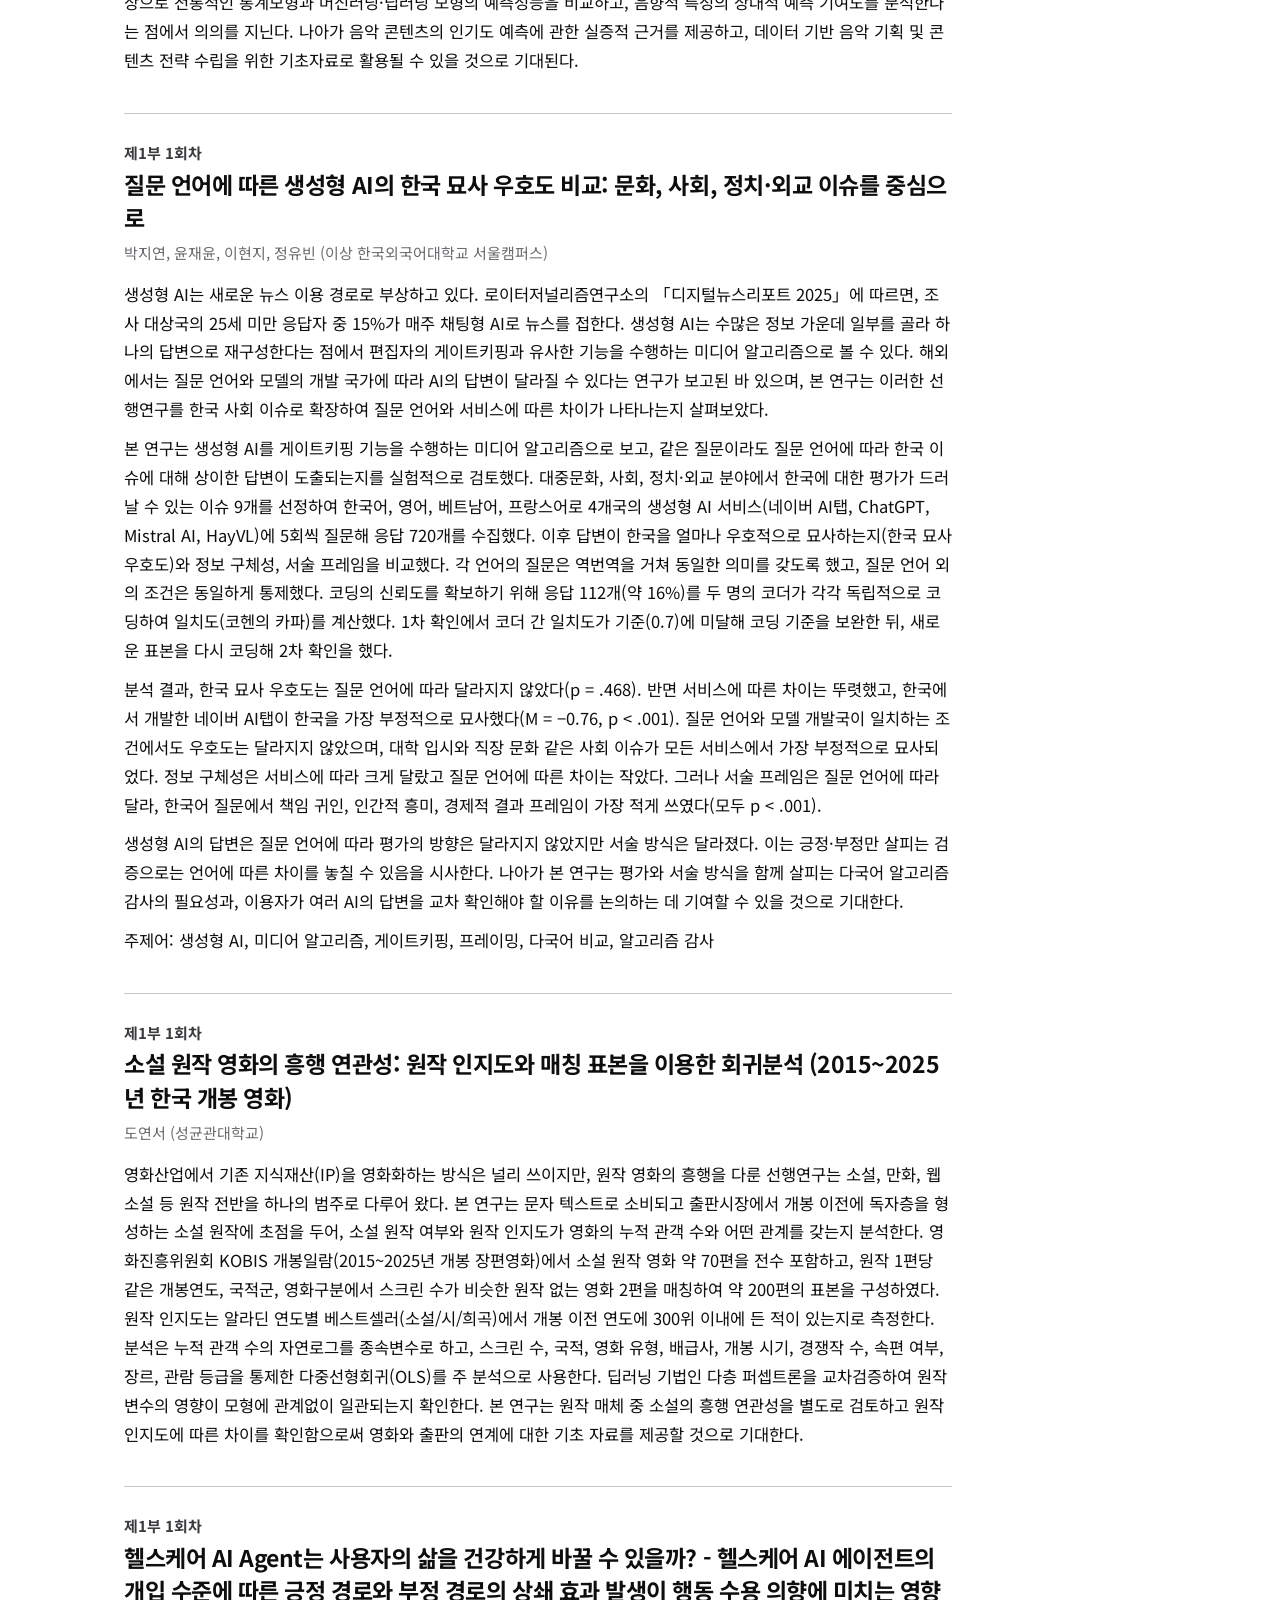
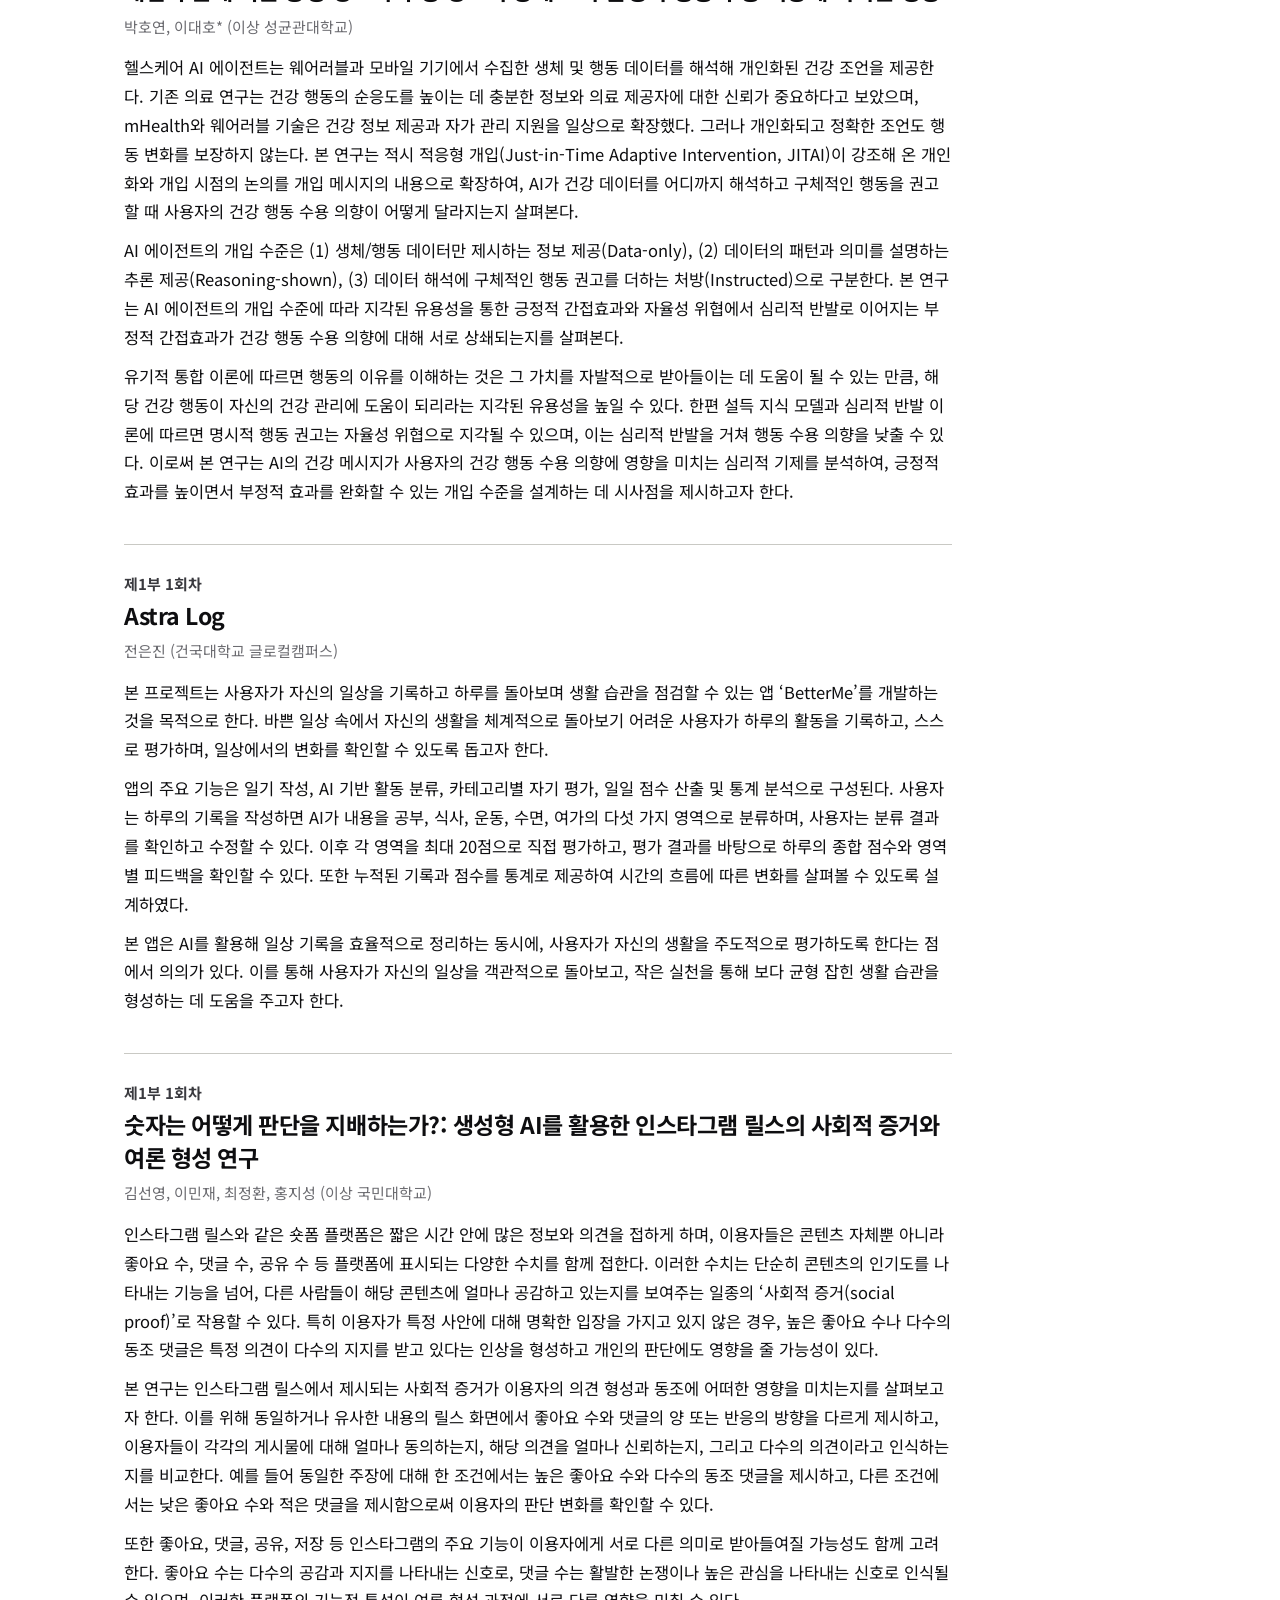
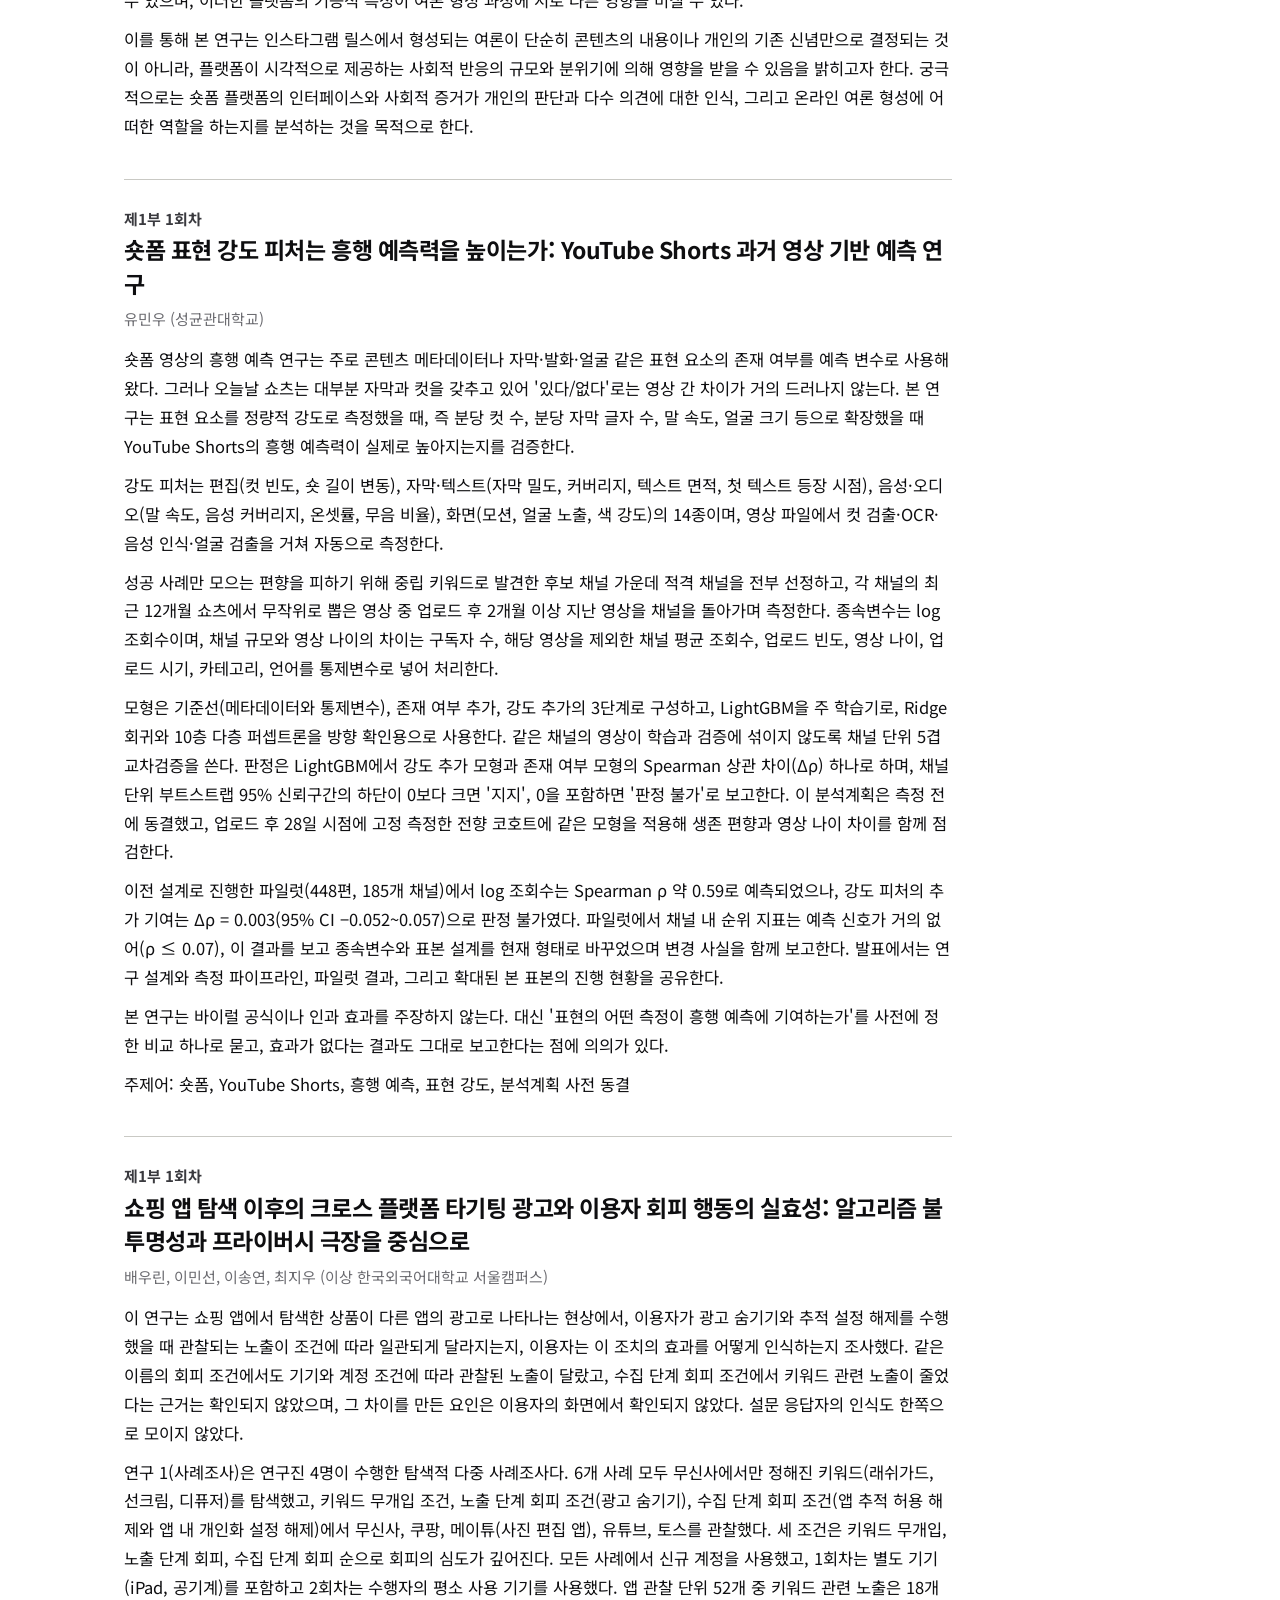
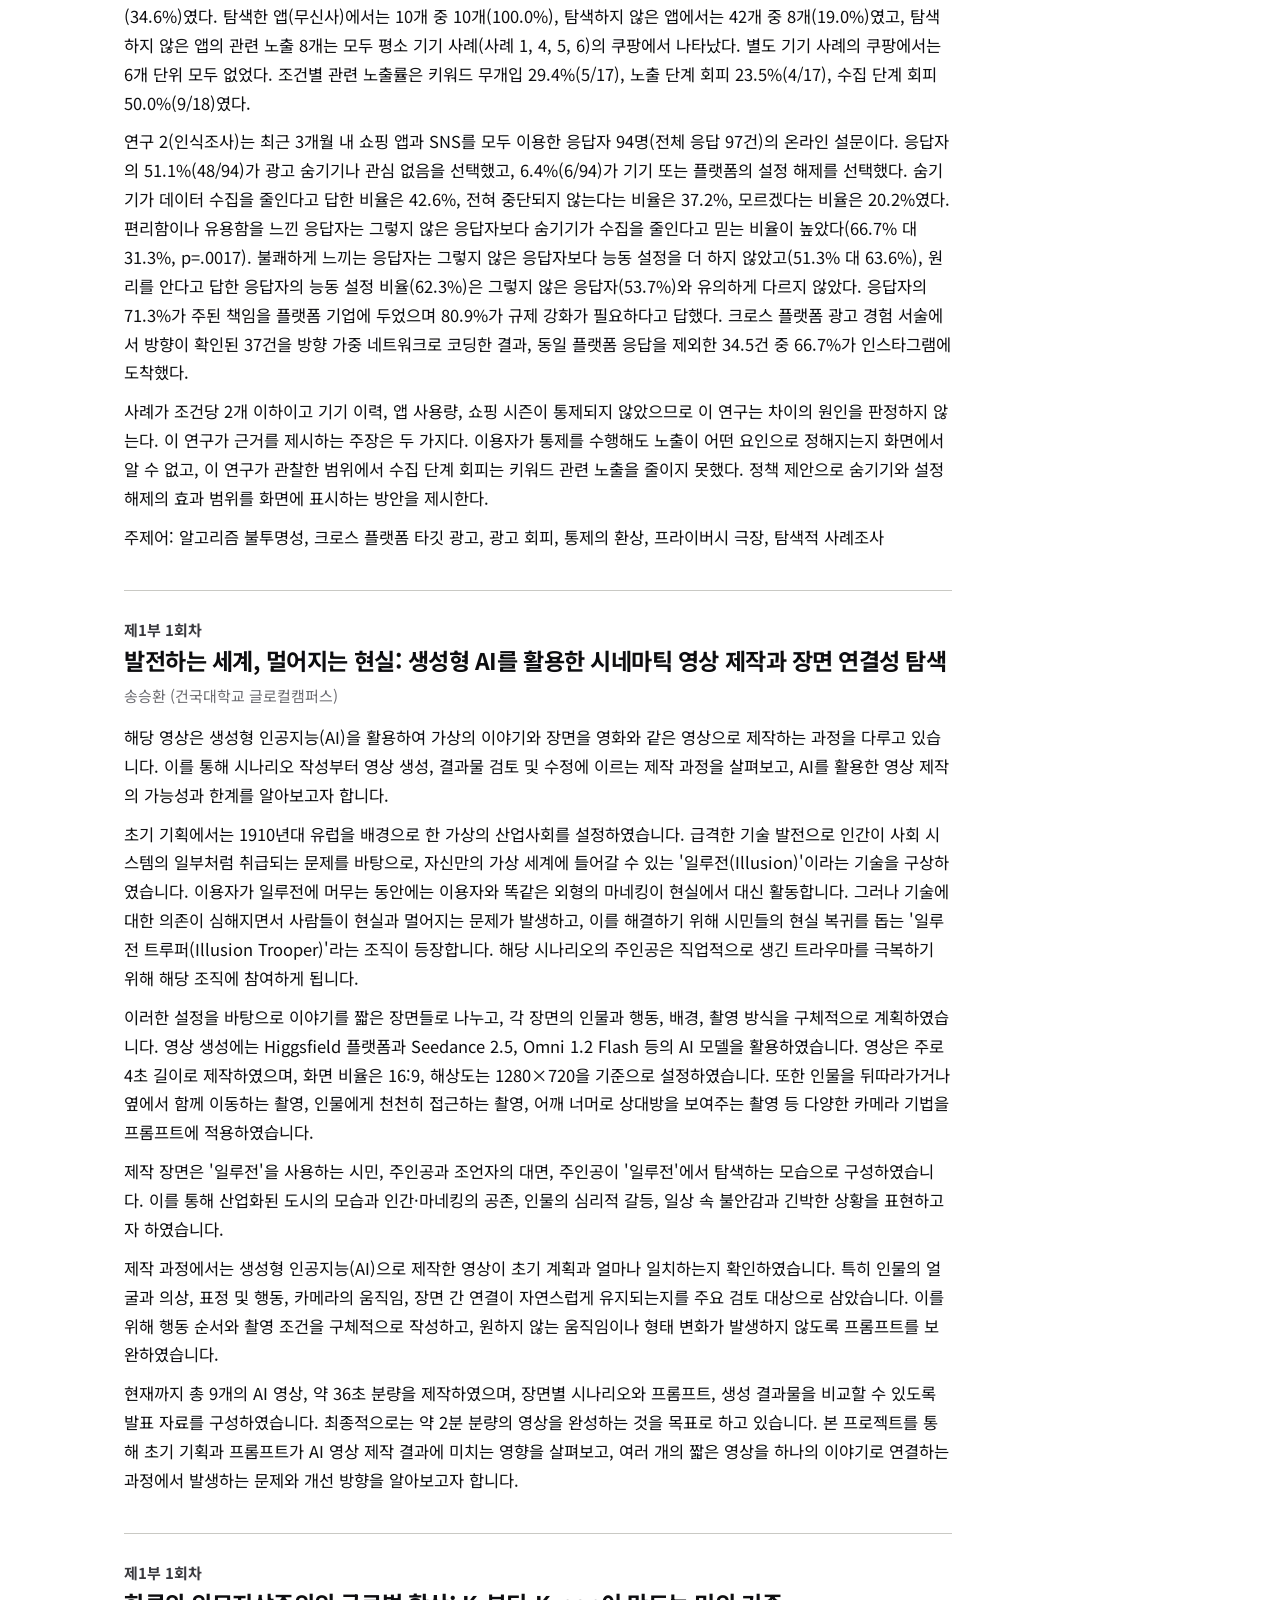
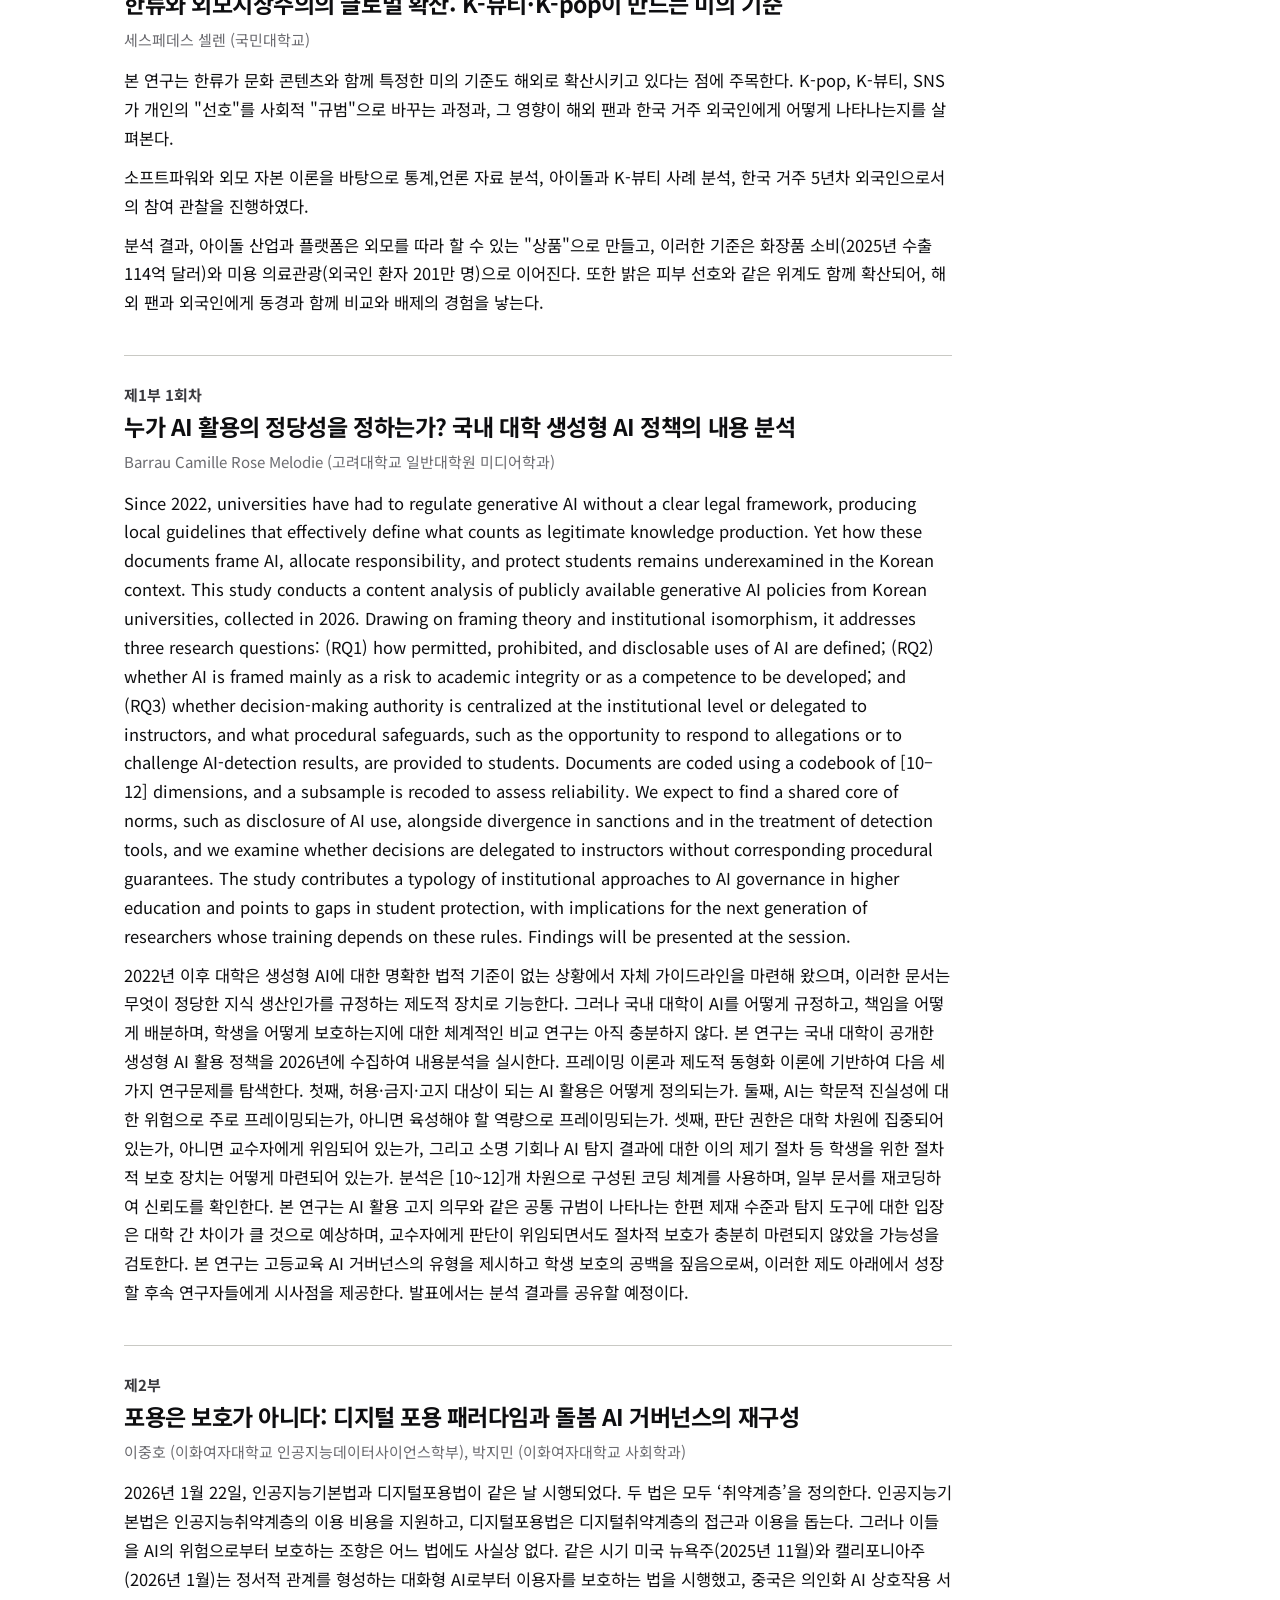
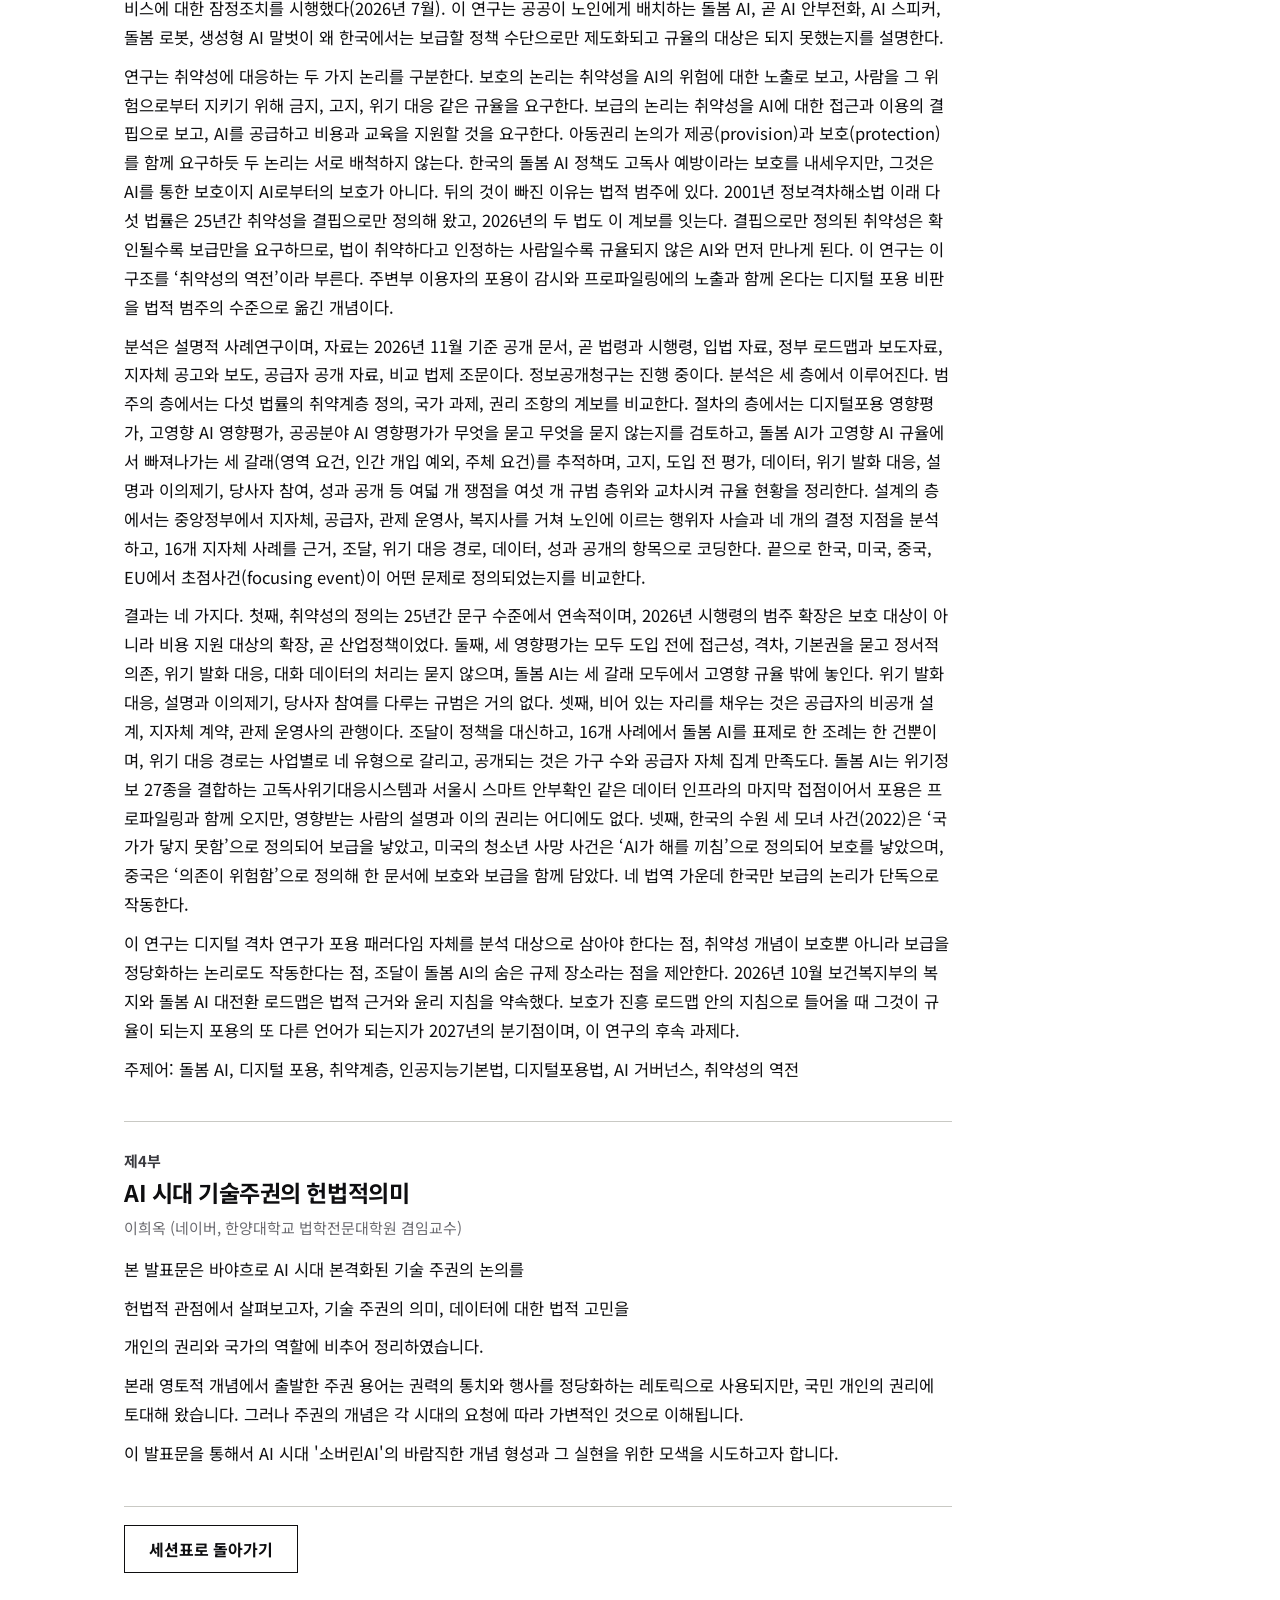
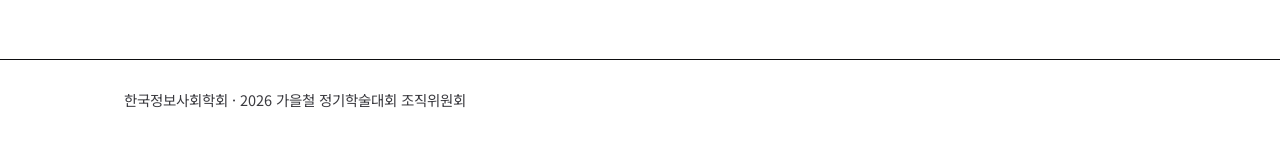
==== commit d07813ce: "세션표: Barrau 발표를 포스터 세션 II로 이동, 포스터 세션 명칭에서 '학부생·대학원생' 삭제 Co-Authored-By: Claude Sonnet 5.5 <noreply@" ====
--- a/abstracts.html
+++ b/abstracts.html
@@ -44,8 +44,8 @@
 <article class="abs" id="a-U-023"><p class="part">제1부 1회차</p><h2>쇼핑 앱 탐색 이후의 크로스 플랫폼 타기팅 광고와 이용자 회피 행동의 실효성: 알고리즘 불투명성과 프라이버시 극장을 중심으로</h2><p class="by">배우린, 이민선, 이송연, 최지우 (이상 한국외국어대학교 서울캠퍼스)</p><p>이 연구는 쇼핑 앱에서 탐색한 상품이 다른 앱의 광고로 나타나는 현상에서, 이용자가 광고 숨기기와 추적 설정 해제를 수행했을 때 관찰되는 노출이 조건에 따라 일관되게 달라지는지, 이용자는 이 조치의 효과를 어떻게 인식하는지 조사했다. 같은 이름의 회피 조건에서도 기기와 계정 조건에 따라 관찰된 노출이 달랐고, 수집 단계 회피 조건에서 키워드 관련 노출이 줄었다는 근거는 확인되지 않았으며, 그 차이를 만든 요인은 이용자의 화면에서 확인되지 않았다. 설문 응답자의 인식도 한쪽으로 모이지 않았다.</p><p>연구 1(사례조사)은 연구진 4명이 수행한 탐색적 다중 사례조사다. 6개 사례 모두 무신사에서만 정해진 키워드(래쉬가드, 선크림, 디퓨저)를 탐색했고, 키워드 무개입 조건, 노출 단계 회피 조건(광고 숨기기), 수집 단계 회피 조건(앱 추적 허용 해제와 앱 내 개인화 설정 해제)에서 무신사, 쿠팡, 메이튜(사진 편집 앱), 유튜브, 토스를 관찰했다. 세 조건은 키워드 무개입, 노출 단계 회피, 수집 단계 회피 순으로 회피의 심도가 깊어진다. 모든 사례에서 신규 계정을 사용했고, 1회차는 별도 기기(iPad, 공기계)를 포함하고 2회차는 수행자의 평소 사용 기기를 사용했다. 앱 관찰 단위 52개 중 키워드 관련 노출은 18개(34.6%)였다. 탐색한 앱(무신사)에서는 10개 중 10개(100.0%), 탐색하지 않은 앱에서는 42개 중 8개(19.0%)였고, 탐색하지 않은 앱의 관련 노출 8개는 모두 평소 기기 사례(사례 1, 4, 5, 6)의 쿠팡에서 나타났다. 별도 기기 사례의 쿠팡에서는 6개 단위 모두 없었다. 조건별 관련 노출률은 키워드 무개입 29.4%(5/17), 노출 단계 회피 23.5%(4/17), 수집 단계 회피 50.0%(9/18)였다.</p><p>연구 2(인식조사)는 최근 3개월 내 쇼핑 앱과 SNS를 모두 이용한 응답자 94명(전체 응답 97건)의 온라인 설문이다. 응답자의 51.1%(48/94)가 광고 숨기기나 관심 없음을 선택했고, 6.4%(6/94)가 기기 또는 플랫폼의 설정 해제를 선택했다. 숨기기가 데이터 수집을 줄인다고 답한 비율은 42.6%, 전혀 중단되지 않는다는 비율은 37.2%, 모르겠다는 비율은 20.2%였다. 편리함이나 유용함을 느낀 응답자는 그렇지 않은 응답자보다 숨기기가 수집을 줄인다고 믿는 비율이 높았다(66.7% 대 31.3%, p=.0017). 불쾌하게 느끼는 응답자는 그렇지 않은 응답자보다 능동 설정을 더 하지 않았고(51.3% 대 63.6%), 원리를 안다고 답한 응답자의 능동 설정 비율(62.3%)은 그렇지 않은 응답자(53.7%)와 유의하게 다르지 않았다. 응답자의 71.3%가 주된 책임을 플랫폼 기업에 두었으며 80.9%가 규제 강화가 필요하다고 답했다. 크로스 플랫폼 광고 경험 서술에서 방향이 확인된 37건을 방향 가중 네트워크로 코딩한 결과, 동일 플랫폼 응답을 제외한 34.5건 중 66.7%가 인스타그램에 도착했다.</p><p>사례가 조건당 2개 이하이고 기기 이력, 앱 사용량, 쇼핑 시즌이 통제되지 않았으므로 이 연구는 차이의 원인을 판정하지 않는다. 이 연구가 근거를 제시하는 주장은 두 가지다. 이용자가 통제를 수행해도 노출이 어떤 요인으로 정해지는지 화면에서 알 수 없고, 이 연구가 관찰한 범위에서 수집 단계 회피는 키워드 관련 노출을 줄이지 못했다. 정책 제안으로 숨기기와 설정 해제의 효과 범위를 화면에 표시하는 방안을 제시한다.</p><p>주제어: 알고리즘 불투명성, 크로스 플랫폼 타깃 광고, 광고 회피, 통제의 환상, 프라이버시 극장, 탐색적 사례조사</p></article>
 <article class="abs" id="a-U-029"><p class="part">제1부 1회차</p><h2>발전하는 세계, 멀어지는 현실: 생성형 AI를 활용한 시네마틱 영상 제작과 장면 연결성 탐색</h2><p class="by">송승환 (건국대학교 글로컬캠퍼스)</p><p>해당 영상은 생성형 인공지능(AI)을 활용하여 가상의 이야기와 장면을 영화와 같은 영상으로 제작하는 과정을 다루고 있습니다. 이를 통해 시나리오 작성부터 영상 생성, 결과물 검토 및 수정에 이르는 제작 과정을 살펴보고, AI를 활용한 영상 제작의 가능성과 한계를 알아보고자 합니다.</p><p>초기 기획에서는 1910년대 유럽을 배경으로 한 가상의 산업사회를 설정하였습니다. 급격한 기술 발전으로 인간이 사회 시스템의 일부처럼 취급되는 문제를 바탕으로, 자신만의 가상 세계에 들어갈 수 있는 &#x27;일루전(Illusion)&#x27;이라는 기술을 구상하였습니다. 이용자가 일루전에 머무는 동안에는 이용자와 똑같은 외형의 마네킹이 현실에서 대신 활동합니다. 그러나 기술에 대한 의존이 심해지면서 사람들이 현실과 멀어지는 문제가 발생하고, 이를 해결하기 위해 시민들의 현실 복귀를 돕는 &#x27;일루전 트루퍼(Illusion Trooper)&#x27;라는 조직이 등장합니다. 해당 시나리오의 주인공은 직업적으로 생긴 트라우마를 극복하기 위해 해당 조직에 참여하게 됩니다.</p><p>이러한 설정을 바탕으로 이야기를 짧은 장면들로 나누고, 각 장면의 인물과 행동, 배경, 촬영 방식을 구체적으로 계획하였습니다. 영상 생성에는 Higgsfield 플랫폼과 Seedance 2.5, Omni 1.2 Flash 등의 AI 모델을 활용하였습니다. 영상은 주로 4초 길이로 제작하였으며, 화면 비율은 16:9, 해상도는 1280×720을 기준으로 설정하였습니다. 또한 인물을 뒤따라가거나 옆에서 함께 이동하는 촬영, 인물에게 천천히 접근하는 촬영, 어깨 너머로 상대방을 보여주는 촬영 등 다양한 카메라 기법을 프롬프트에 적용하였습니다.</p><p>제작 장면은 &#x27;일루전&#x27;을 사용하는 시민, 주인공과 조언자의 대면, 주인공이 &#x27;일루전&#x27;에서 탐색하는 모습으로 구성하였습니다. 이를 통해 산업화된 도시의 모습과 인간·마네킹의 공존, 인물의 심리적 갈등, 일상 속 불안감과 긴박한 상황을 표현하고자 하였습니다.</p><p>제작 과정에서는 생성형 인공지능(AI)으로 제작한 영상이 초기 계획과 얼마나 일치하는지 확인하였습니다. 특히 인물의 얼굴과 의상, 표정 및 행동, 카메라의 움직임, 장면 간 연결이 자연스럽게 유지되는지를 주요 검토 대상으로 삼았습니다. 이를 위해 행동 순서와 촬영 조건을 구체적으로 작성하고, 원하지 않는 움직임이나 형태 변화가 발생하지 않도록 프롬프트를 보완하였습니다.</p><p>현재까지 총 9개의 AI 영상, 약 36초 분량을 제작하였으며, 장면별 시나리오와 프롬프트, 생성 결과물을 비교할 수 있도록 발표 자료를 구성하였습니다. 최종적으로는 약 2분 분량의 영상을 완성하는 것을 목표로 하고 있습니다. 본 프로젝트를 통해 초기 기획과 프롬프트가 AI 영상 제작 결과에 미치는 영향을 살펴보고, 여러 개의 짧은 영상을 하나의 이야기로 연결하는 과정에서 발생하는 문제와 개선 방향을 알아보고자 합니다.</p></article>
 <article class="abs" id="a-U-032"><p class="part">제1부 1회차</p><h2>한류와 외모지상주의의 글로벌 확산: K-뷰티·K-pop이 만드는 미의 기준</h2><p class="by">세스페데스 셀렌 (국민대학교)</p><p>본 연구는 한류가 문화 콘텐츠와 함께 특정한 미의 기준도 해외로 확산시키고 있다는 점에 주목한다. K-pop, K-뷰티, SNS가 개인의 &quot;선호&quot;를 사회적 &quot;규범&quot;으로 바꾸는 과정과, 그 영향이 해외 팬과 한국 거주 외국인에게 어떻게 나타나는지를 살펴본다.</p><p>소프트파워와 외모 자본 이론을 바탕으로 통계,언론 자료 분석, 아이돌과 K-뷰티 사례 분석, 한국 거주 5년차 외국인으로서의 참여 관찰을 진행하였다.</p><p>분석 결과, 아이돌 산업과 플랫폼은 외모를 따라 할 수 있는 &quot;상품&quot;으로 만들고, 이러한 기준은 화장품 소비(2025년 수출 114억 달러)와 미용 의료관광(외국인 환자 201만 명)으로 이어진다. 또한 밝은 피부 선호와 같은 위계도 함께 확산되어, 해외 팬과 외국인에게 동경과 함께 비교와 배제의 경험을 낳는다.</p></article>
+<article class="abs" id="a-P-006"><p class="part">제1부 1회차</p><h2>누가 AI 활용의 정당성을 정하는가? 국내 대학 생성형 AI 정책의 내용 분석</h2><p class="by">Barrau Camille Rose Melodie (고려대학교 일반대학원 미디어학과)</p><p>Since 2022, universities have had to regulate generative AI without a clear legal framework, producing local guidelines that effectively define what counts as legitimate knowledge production. Yet how these documents frame AI, allocate responsibility, and protect students remains underexamined in the Korean context. This study conducts a content analysis of publicly available generative AI policies from Korean universities, collected in 2026. Drawing on framing theory and institutional isomorphism, it addresses three research questions: (RQ1) how permitted, prohibited, and disclosable uses of AI are defined; (RQ2) whether AI is framed mainly as a risk to academic integrity or as a competence to be developed; and (RQ3) whether decision-making authority is centralized at the institutional level or delegated to instructors, and what procedural safeguards, such as the opportunity to respond to allegations or to challenge AI-detection results, are provided to students. Documents are coded using a codebook of [10–12] dimensions, and a subsample is recoded to assess reliability. We expect to find a shared core of norms, such as disclosure of AI use, alongside divergence in sanctions and in the treatment of detection tools, and we examine whether decisions are delegated to instructors without corresponding procedural guarantees. The study contributes a typology of institutional approaches to AI governance in higher education and points to gaps in student protection, with implications for the next generation of researchers whose training depends on these rules. Findings will be presented at the session.</p><p>2022년 이후 대학은 생성형 AI에 대한 명확한 법적 기준이 없는 상황에서 자체 가이드라인을 마련해 왔으며, 이러한 문서는 무엇이 정당한 지식 생산인가를 규정하는 제도적 장치로 기능한다. 그러나 국내 대학이 AI를 어떻게 규정하고, 책임을 어떻게 배분하며, 학생을 어떻게 보호하는지에 대한 체계적인 비교 연구는 아직 충분하지 않다. 본 연구는 국내 대학이 공개한 생성형 AI 활용 정책을 2026년에 수집하여 내용분석을 실시한다. 프레이밍 이론과 제도적 동형화 이론에 기반하여 다음 세 가지 연구문제를 탐색한다. 첫째, 허용·금지·고지 대상이 되는 AI 활용은 어떻게 정의되는가. 둘째, AI는 학문적 진실성에 대한 위험으로 주로 프레이밍되는가, 아니면 육성해야 할 역량으로 프레이밍되는가. 셋째, 판단 권한은 대학 차원에 집중되어 있는가, 아니면 교수자에게 위임되어 있는가, 그리고 소명 기회나 AI 탐지 결과에 대한 이의 제기 절차 등 학생을 위한 절차적 보호 장치는 어떻게 마련되어 있는가. 분석은 [10~12]개 차원으로 구성된 코딩 체계를 사용하며, 일부 문서를 재코딩하여 신뢰도를 확인한다. 본 연구는 AI 활용 고지 의무와 같은 공통 규범이 나타나는 한편 제재 수준과 탐지 도구에 대한 입장은 대학 간 차이가 클 것으로 예상하며, 교수자에게 판단이 위임되면서도 절차적 보호가 충분히 마련되지 않았을 가능성을 검토한다. 본 연구는 고등교육 AI 거버넌스의 유형을 제시하고 학생 보호의 공백을 짚음으로써, 이러한 제도 아래에서 성장할 후속 연구자들에게 시사점을 제공한다. 발표에서는 분석 결과를 공유할 예정이다.</p></article>
 <article class="abs" id="a-P-005"><p class="part">제2부</p><h2>포용은 보호가 아니다: 디지털 포용 패러다임과 돌봄 AI 거버넌스의 재구성</h2><p class="by">이중호 (이화여자대학교 인공지능데이터사이언스학부), 박지민 (이화여자대학교 사회학과)</p><p>2026년 1월 22일, 인공지능기본법과 디지털포용법이 같은 날 시행되었다. 두 법은 모두 ‘취약계층’을 정의한다. 인공지능기본법은 인공지능취약계층의 이용 비용을 지원하고, 디지털포용법은 디지털취약계층의 접근과 이용을 돕는다. 그러나 이들을 AI의 위험으로부터 보호하는 조항은 어느 법에도 사실상 없다. 같은 시기 미국 뉴욕주(2025년 11월)와 캘리포니아주(2026년 1월)는 정서적 관계를 형성하는 대화형 AI로부터 이용자를 보호하는 법을 시행했고, 중국은 의인화 AI 상호작용 서비스에 대한 잠정조치를 시행했다(2026년 7월). 이 연구는 공공이 노인에게 배치하는 돌봄 AI, 곧 AI 안부전화, AI 스피커, 돌봄 로봇, 생성형 AI 말벗이 왜 한국에서는 보급할 정책 수단으로만 제도화되고 규율의 대상은 되지 못했는지를 설명한다.</p><p>연구는 취약성에 대응하는 두 가지 논리를 구분한다. 보호의 논리는 취약성을 AI의 위험에 대한 노출로 보고, 사람을 그 위험으로부터 지키기 위해 금지, 고지, 위기 대응 같은 규율을 요구한다. 보급의 논리는 취약성을 AI에 대한 접근과 이용의 결핍으로 보고, AI를 공급하고 비용과 교육을 지원할 것을 요구한다. 아동권리 논의가 제공(provision)과 보호(protection)를 함께 요구하듯 두 논리는 서로 배척하지 않는다. 한국의 돌봄 AI 정책도 고독사 예방이라는 보호를 내세우지만, 그것은 AI를 통한 보호이지 AI로부터의 보호가 아니다. 뒤의 것이 빠진 이유는 법적 범주에 있다. 2001년 정보격차해소법 이래 다섯 법률은 25년간 취약성을 결핍으로만 정의해 왔고, 2026년의 두 법도 이 계보를 잇는다. 결핍으로만 정의된 취약성은 확인될수록 보급만을 요구하므로, 법이 취약하다고 인정하는 사람일수록 규율되지 않은 AI와 먼저 만나게 된다. 이 연구는 이 구조를 ‘취약성의 역전’이라 부른다. 주변부 이용자의 포용이 감시와 프로파일링에의 노출과 함께 온다는 디지털 포용 비판을 법적 범주의 수준으로 옮긴 개념이다.</p><p>분석은 설명적 사례연구이며, 자료는 2026년 11월 기준 공개 문서, 곧 법령과 시행령, 입법 자료, 정부 로드맵과 보도자료, 지자체 공고와 보도, 공급자 공개 자료, 비교 법제 조문이다. 정보공개청구는 진행 중이다. 분석은 세 층에서 이루어진다. 범주의 층에서는 다섯 법률의 취약계층 정의, 국가 과제, 권리 조항의 계보를 비교한다. 절차의 층에서는 디지털포용 영향평가, 고영향 AI 영향평가, 공공분야 AI 영향평가가 무엇을 묻고 무엇을 묻지 않는지를 검토하고, 돌봄 AI가 고영향 AI 규율에서 빠져나가는 세 갈래(영역 요건, 인간 개입 예외, 주체 요건)를 추적하며, 고지, 도입 전 평가, 데이터, 위기 발화 대응, 설명과 이의제기, 당사자 참여, 성과 공개 등 여덟 개 쟁점을 여섯 개 규범 층위와 교차시켜 규율 현황을 정리한다. 설계의 층에서는 중앙정부에서 지자체, 공급자, 관제 운영사, 복지사를 거쳐 노인에 이르는 행위자 사슬과 네 개의 결정 지점을 분석하고, 16개 지자체 사례를 근거, 조달, 위기 대응 경로, 데이터, 성과 공개의 항목으로 코딩한다. 끝으로 한국, 미국, 중국, EU에서 초점사건(focusing event)이 어떤 문제로 정의되었는지를 비교한다.</p><p>결과는 네 가지다. 첫째, 취약성의 정의는 25년간 문구 수준에서 연속적이며, 2026년 시행령의 범주 확장은 보호 대상이 아니라 비용 지원 대상의 확장, 곧 산업정책이었다. 둘째, 세 영향평가는 모두 도입 전에 접근성, 격차, 기본권을 묻고 정서적 의존, 위기 발화 대응, 대화 데이터의 처리는 묻지 않으며, 돌봄 AI는 세 갈래 모두에서 고영향 규율 밖에 놓인다. 위기 발화 대응, 설명과 이의제기, 당사자 참여를 다루는 규범은 거의 없다. 셋째, 비어 있는 자리를 채우는 것은 공급자의 비공개 설계, 지자체 계약, 관제 운영사의 관행이다. 조달이 정책을 대신하고, 16개 사례에서 돌봄 AI를 표제로 한 조례는 한 건뿐이며, 위기 대응 경로는 사업별로 네 유형으로 갈리고, 공개되는 것은 가구 수와 공급자 자체 집계 만족도다. 돌봄 AI는 위기정보 27종을 결합하는 고독사위기대응시스템과 서울시 스마트 안부확인 같은 데이터 인프라의 마지막 접점이어서 포용은 프로파일링과 함께 오지만, 영향받는 사람의 설명과 이의 권리는 어디에도 없다. 넷째, 한국의 수원 세 모녀 사건(2022)은 ‘국가가 닿지 못함’으로 정의되어 보급을 낳았고, 미국의 청소년 사망 사건은 ‘AI가 해를 끼침’으로 정의되어 보호를 낳았으며, 중국은 ‘의존이 위험함’으로 정의해 한 문서에 보호와 보급을 함께 담았다. 네 법역 가운데 한국만 보급의 논리가 단독으로 작동한다.</p><p>이 연구는 디지털 격차 연구가 포용 패러다임 자체를 분석 대상으로 삼아야 한다는 점, 취약성 개념이 보호뿐 아니라 보급을 정당화하는 논리로도 작동한다는 점, 조달이 돌봄 AI의 숨은 규제 장소라는 점을 제안한다. 2026년 10월 보건복지부의 복지와 돌봄 AI 대전환 로드맵은 법적 근거와 윤리 지침을 약속했다. 보호가 진흥 로드맵 안의 지침으로 들어올 때 그것이 규율이 되는지 포용의 또 다른 언어가 되는지가 2027년의 분기점이며, 이 연구의 후속 과제다.</p><p>주제어: 돌봄 AI, 디지털 포용, 취약계층, 인공지능기본법, 디지털포용법, AI 거버넌스, 취약성의 역전</p></article>
-<article class="abs" id="a-P-006"><p class="part">제2부</p><h2>누가 AI 활용의 정당성을 정하는가? 국내 대학 생성형 AI 정책의 내용 분석</h2><p class="by">Barrau Camille Rose Melodie (고려대학교 일반대학원 미디어학과)</p><p>Since 2022, universities have had to regulate generative AI without a clear legal framework, producing local guidelines that effectively define what counts as legitimate knowledge production. Yet how these documents frame AI, allocate responsibility, and protect students remains underexamined in the Korean context. This study conducts a content analysis of publicly available generative AI policies from Korean universities, collected in 2026. Drawing on framing theory and institutional isomorphism, it addresses three research questions: (RQ1) how permitted, prohibited, and disclosable uses of AI are defined; (RQ2) whether AI is framed mainly as a risk to academic integrity or as a competence to be developed; and (RQ3) whether decision-making authority is centralized at the institutional level or delegated to instructors, and what procedural safeguards, such as the opportunity to respond to allegations or to challenge AI-detection results, are provided to students. Documents are coded using a codebook of [10–12] dimensions, and a subsample is recoded to assess reliability. We expect to find a shared core of norms, such as disclosure of AI use, alongside divergence in sanctions and in the treatment of detection tools, and we examine whether decisions are delegated to instructors without corresponding procedural guarantees. The study contributes a typology of institutional approaches to AI governance in higher education and points to gaps in student protection, with implications for the next generation of researchers whose training depends on these rules. Findings will be presented at the session.</p><p>2022년 이후 대학은 생성형 AI에 대한 명확한 법적 기준이 없는 상황에서 자체 가이드라인을 마련해 왔으며, 이러한 문서는 무엇이 정당한 지식 생산인가를 규정하는 제도적 장치로 기능한다. 그러나 국내 대학이 AI를 어떻게 규정하고, 책임을 어떻게 배분하며, 학생을 어떻게 보호하는지에 대한 체계적인 비교 연구는 아직 충분하지 않다. 본 연구는 국내 대학이 공개한 생성형 AI 활용 정책을 2026년에 수집하여 내용분석을 실시한다. 프레이밍 이론과 제도적 동형화 이론에 기반하여 다음 세 가지 연구문제를 탐색한다. 첫째, 허용·금지·고지 대상이 되는 AI 활용은 어떻게 정의되는가. 둘째, AI는 학문적 진실성에 대한 위험으로 주로 프레이밍되는가, 아니면 육성해야 할 역량으로 프레이밍되는가. 셋째, 판단 권한은 대학 차원에 집중되어 있는가, 아니면 교수자에게 위임되어 있는가, 그리고 소명 기회나 AI 탐지 결과에 대한 이의 제기 절차 등 학생을 위한 절차적 보호 장치는 어떻게 마련되어 있는가. 분석은 [10~12]개 차원으로 구성된 코딩 체계를 사용하며, 일부 문서를 재코딩하여 신뢰도를 확인한다. 본 연구는 AI 활용 고지 의무와 같은 공통 규범이 나타나는 한편 제재 수준과 탐지 도구에 대한 입장은 대학 간 차이가 클 것으로 예상하며, 교수자에게 판단이 위임되면서도 절차적 보호가 충분히 마련되지 않았을 가능성을 검토한다. 본 연구는 고등교육 AI 거버넌스의 유형을 제시하고 학생 보호의 공백을 짚음으로써, 이러한 제도 아래에서 성장할 후속 연구자들에게 시사점을 제공한다. 발표에서는 분석 결과를 공유할 예정이다.</p></article>
 <article class="abs" id="a-P-009"><p class="part">제4부</p><h2>AI 시대 기술주권의 헌법적의미</h2><p class="by">이희옥 (네이버, 한양대학교 법학전문대학원 겸임교수)</p><p>본 발표문은 바야흐로 AI 시대 본격화된 기술 주권의 논의를</p><p>헌법적 관점에서 살펴보고자, 기술 주권의 의미, 데이터에 대한 법적 고민을</p><p>개인의 권리와 국가의 역할에 비추어 정리하였습니다.</p><p>본래 영토적 개념에서 출발한 주권 용어는 권력의 통치와 행사를 정당화하는 레토릭으로 사용되지만, 국민 개인의 권리에 토대해 왔습니다. 그러나 주권의 개념은 각 시대의 요청에 따라 가변적인 것으로 이해됩니다.</p><p>이 발표문을 통해서 AI 시대 &#x27;소버린AI&#x27;의 바람직한 개념 형성과 그 실현을 위한 모색을 시도하고자 합니다.</p></article>
   </div>
   <div class="btn-row"><a class="btn ghost" href="sessions.html">세션표로 돌아가기</a></div>
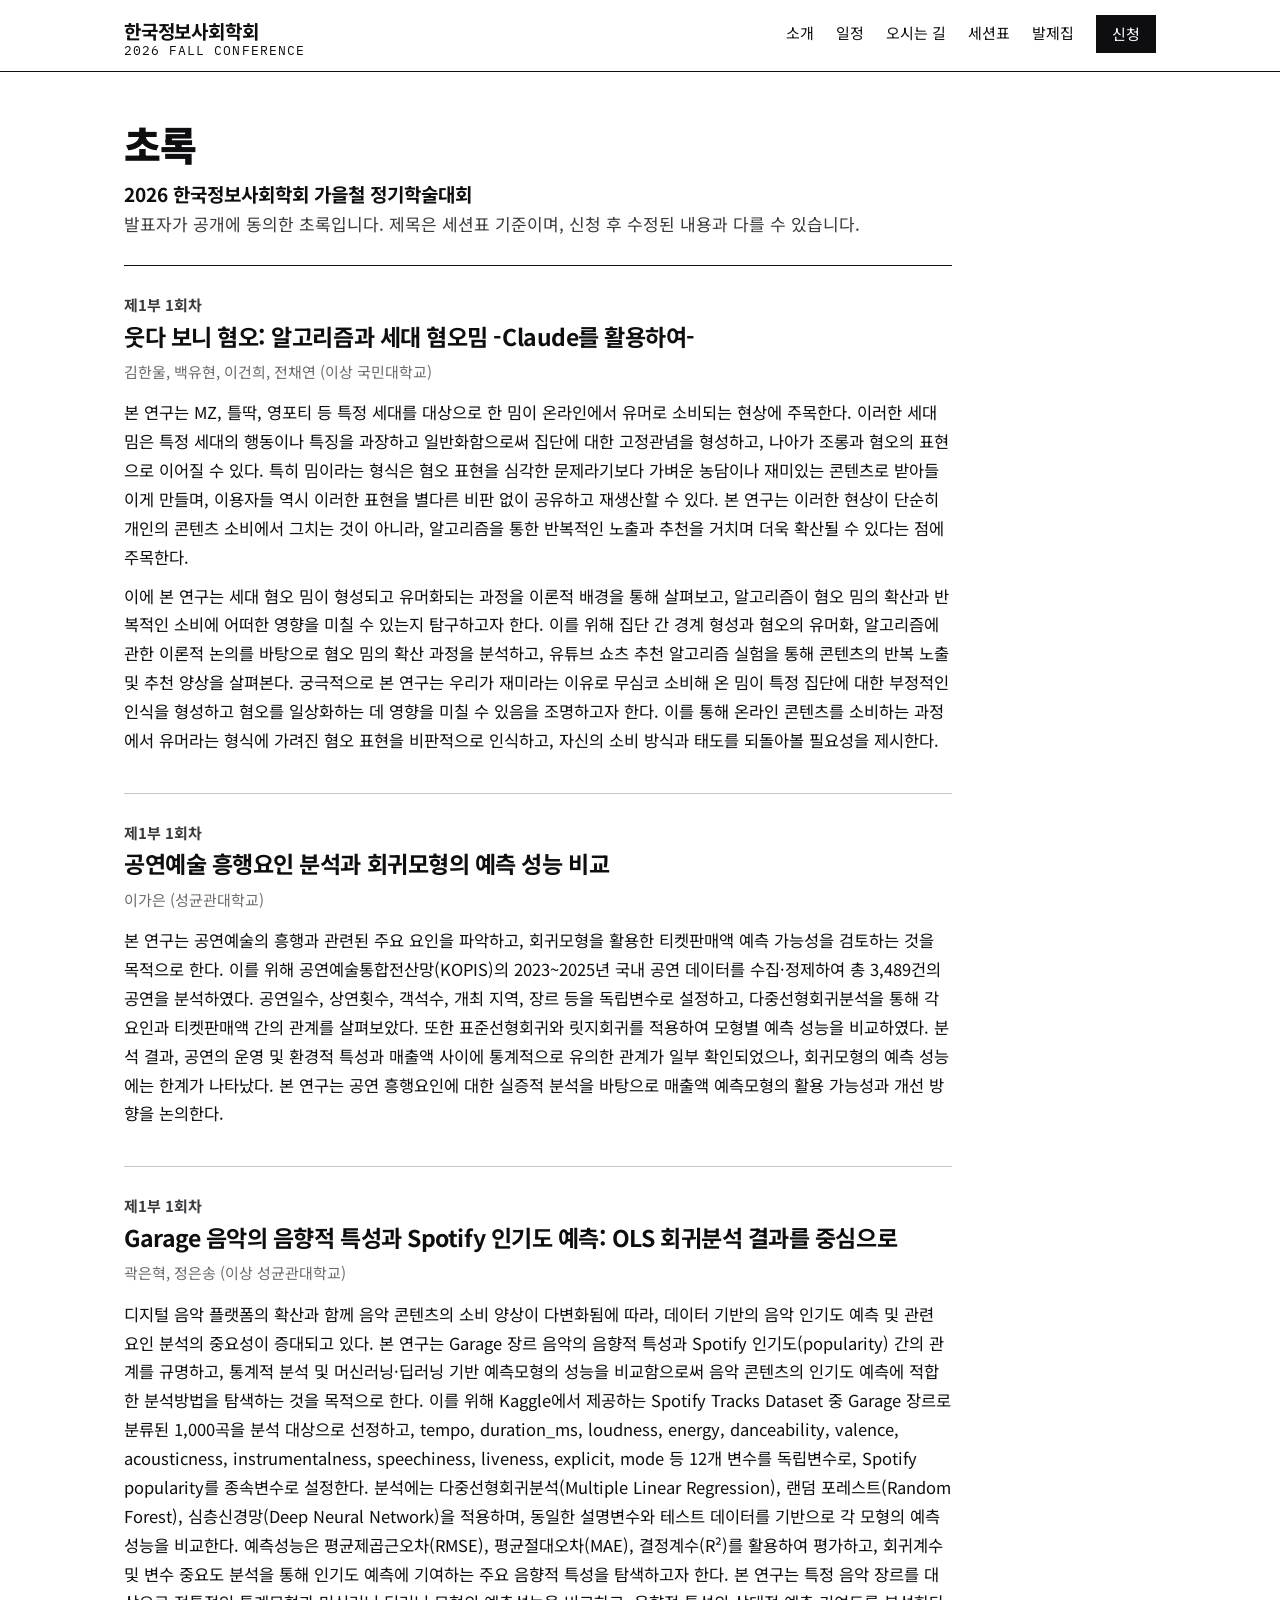
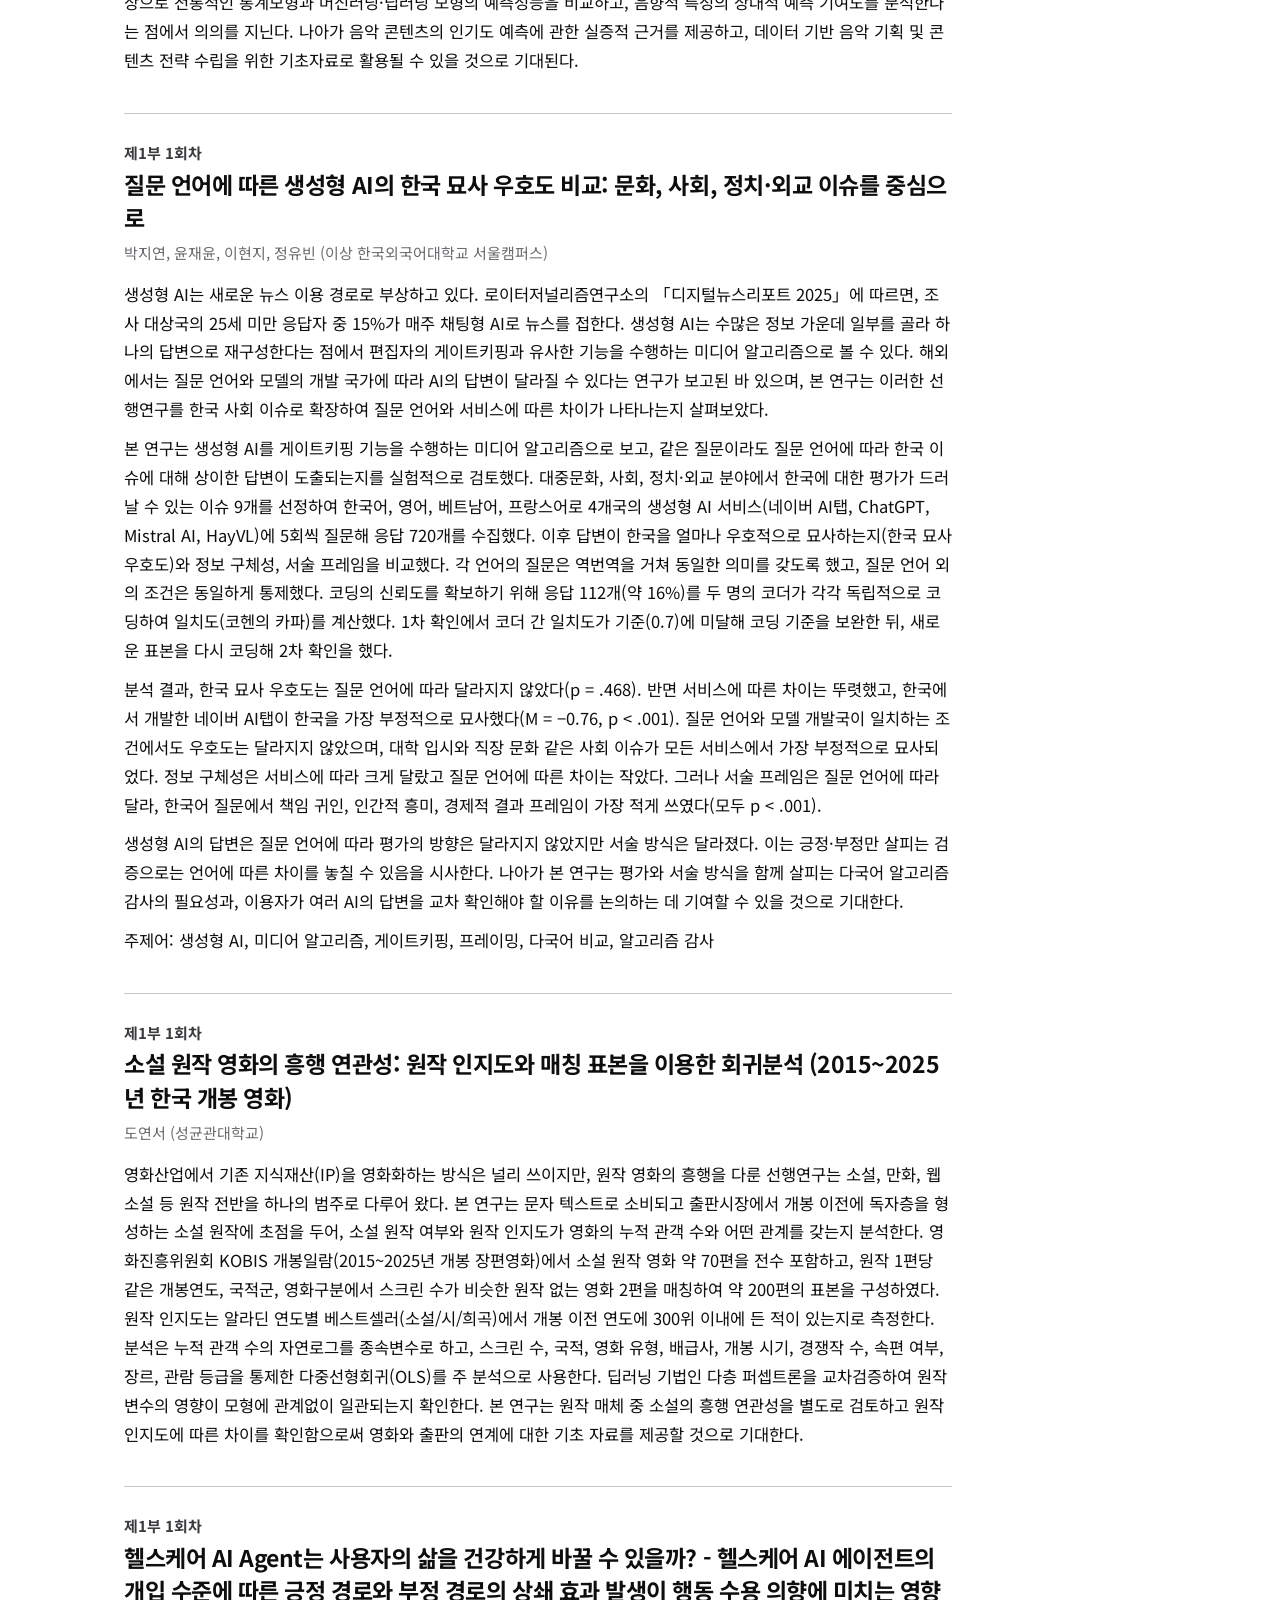
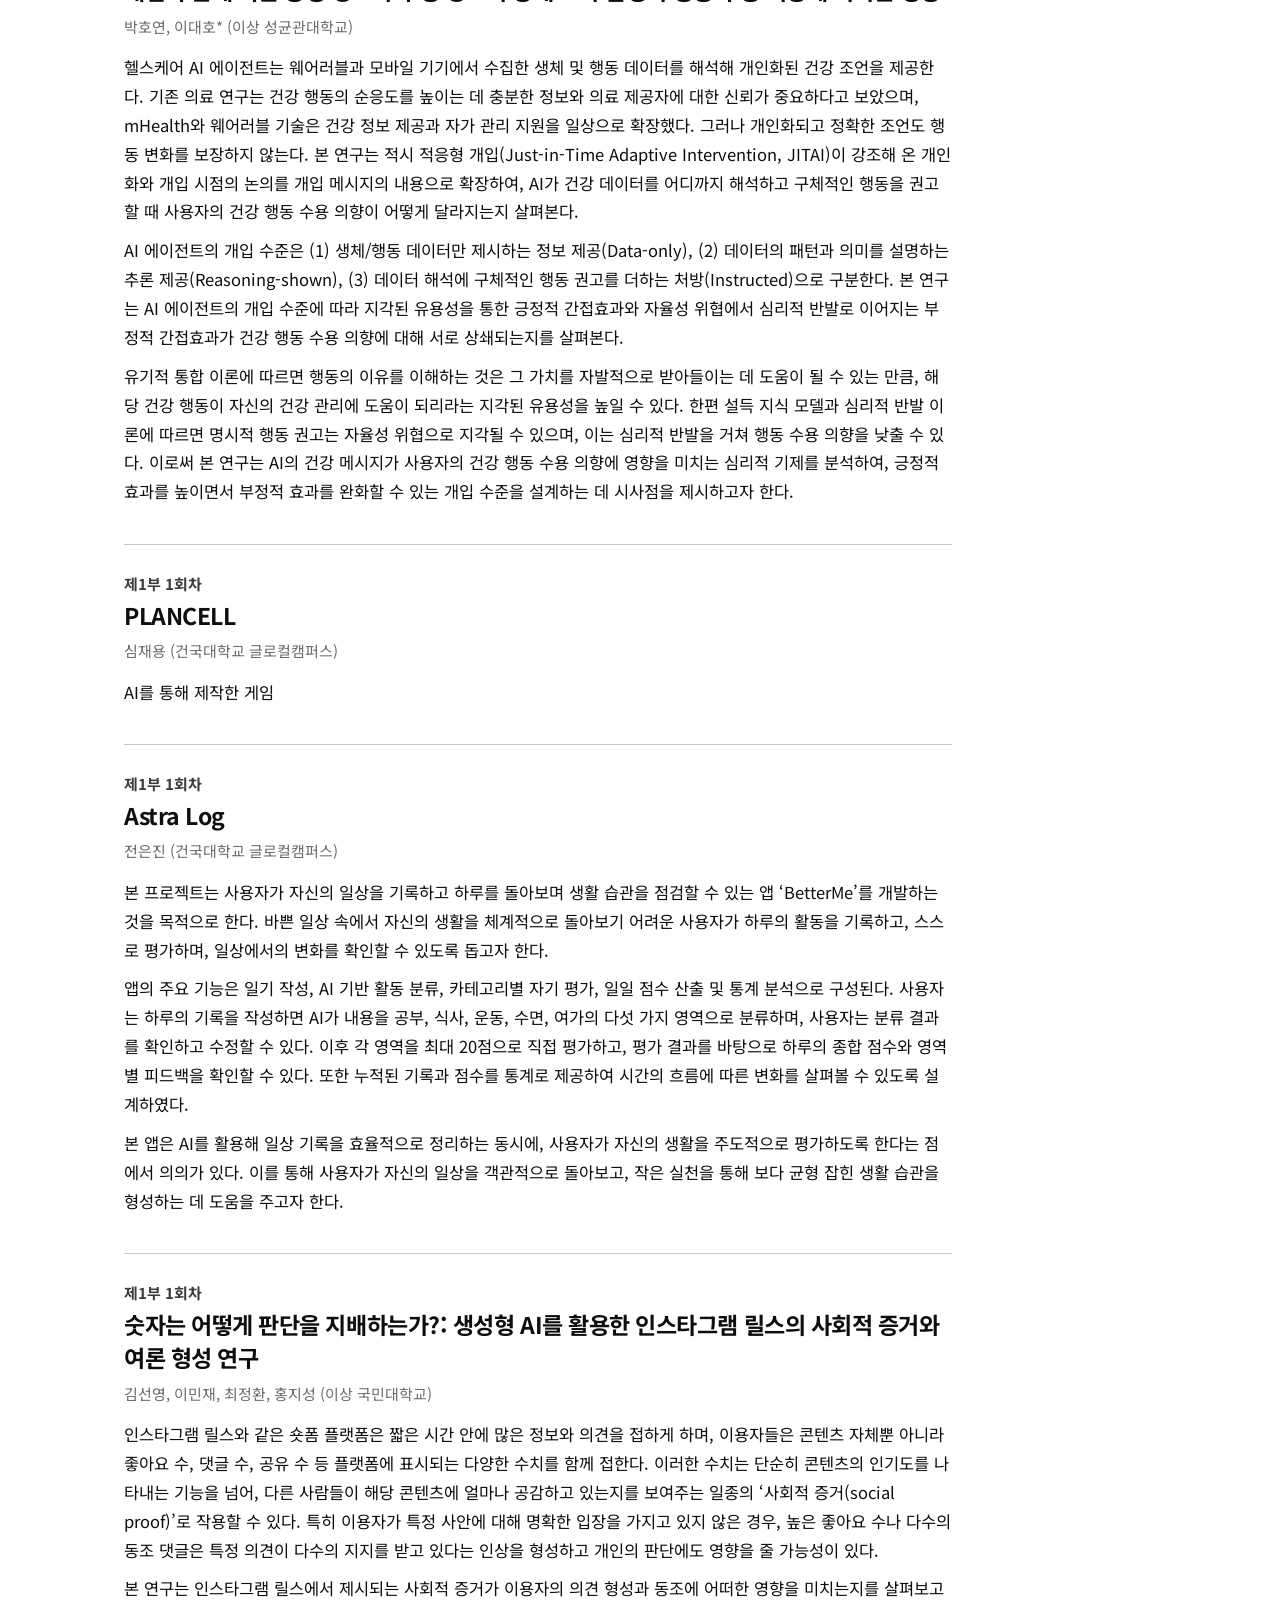
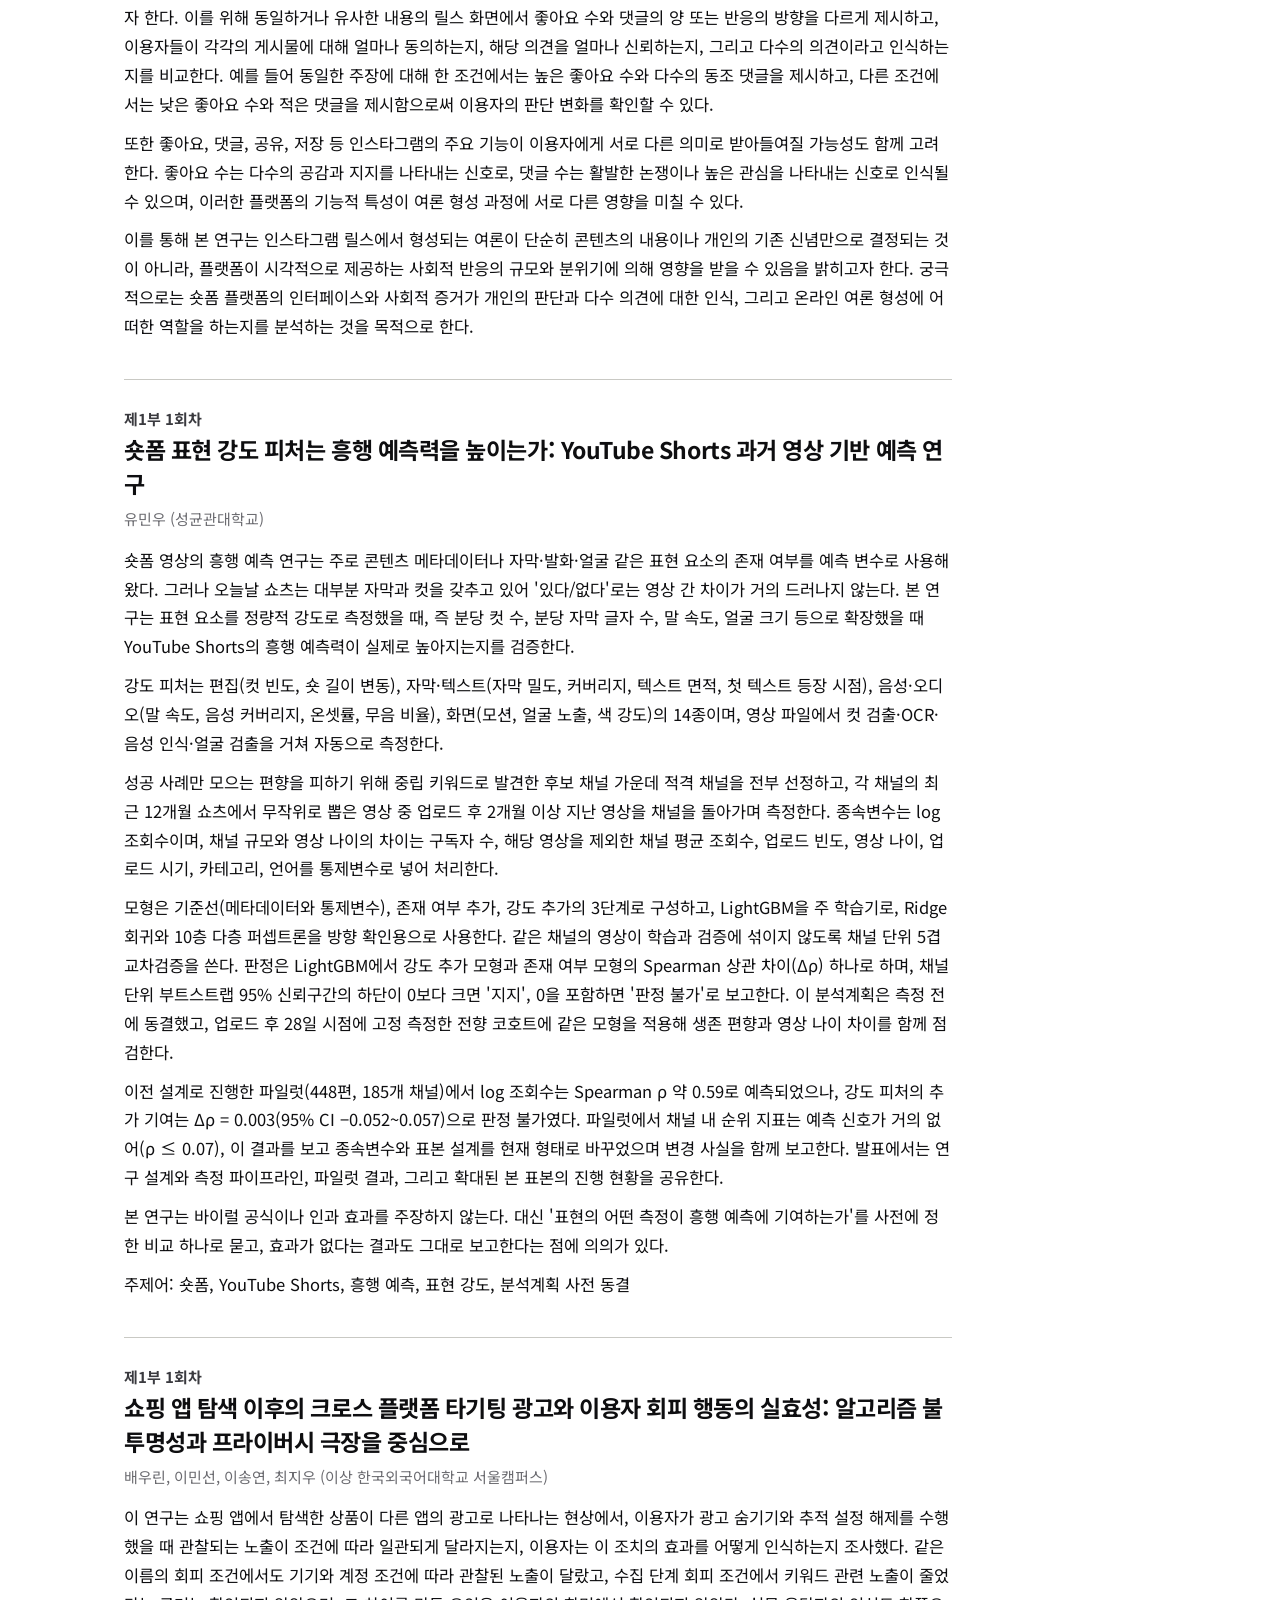
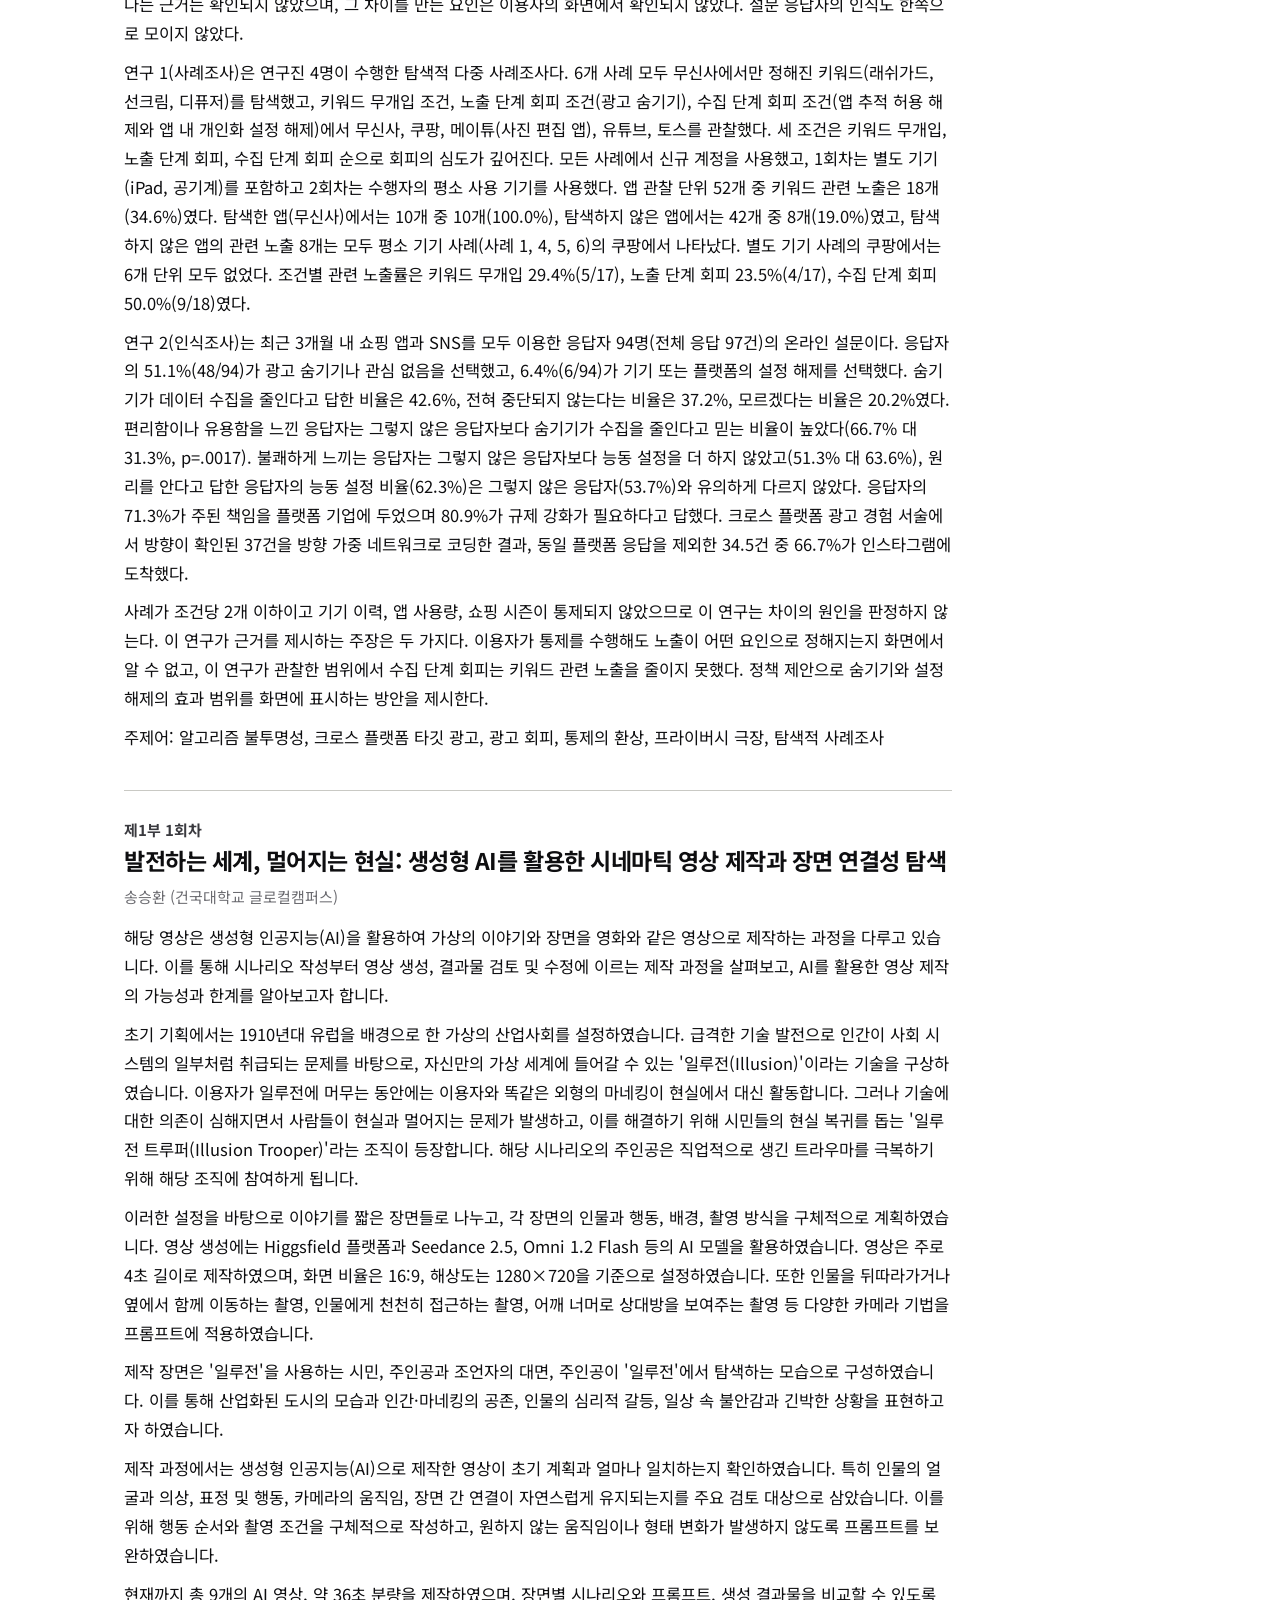
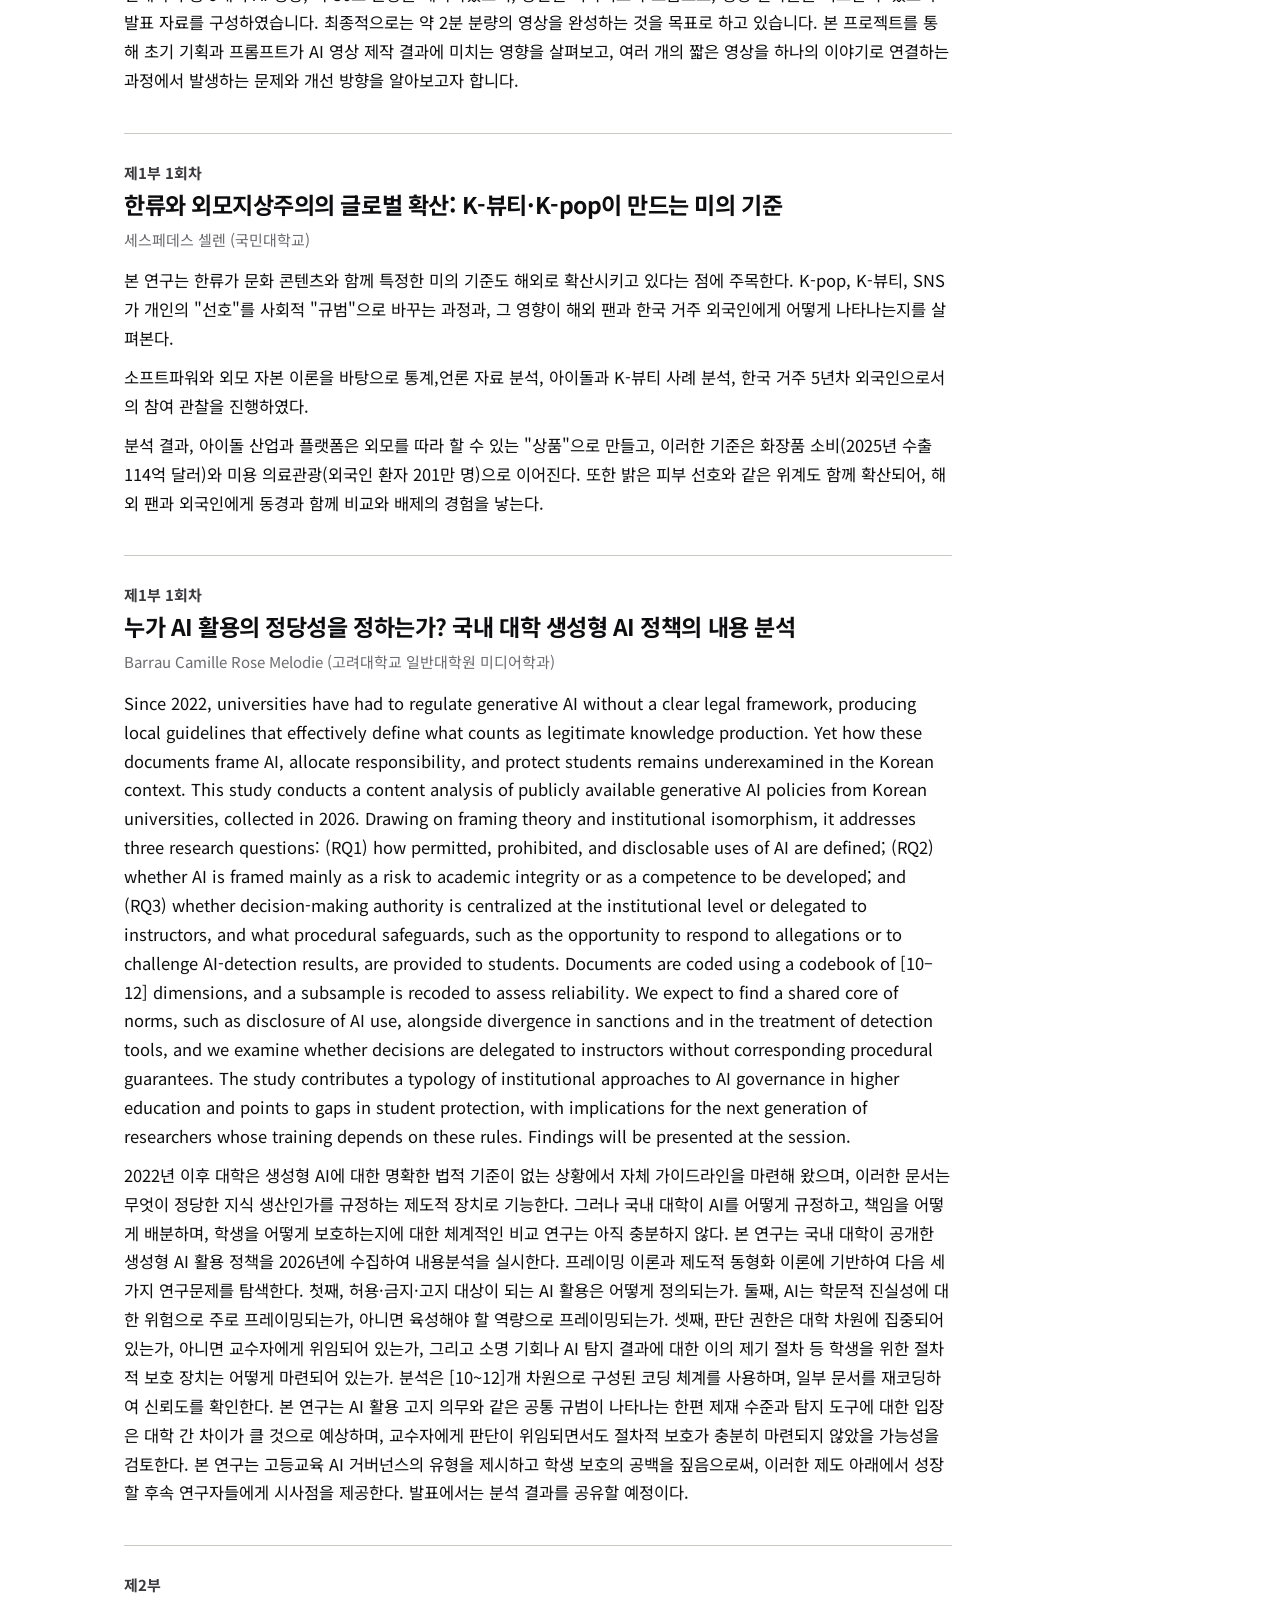
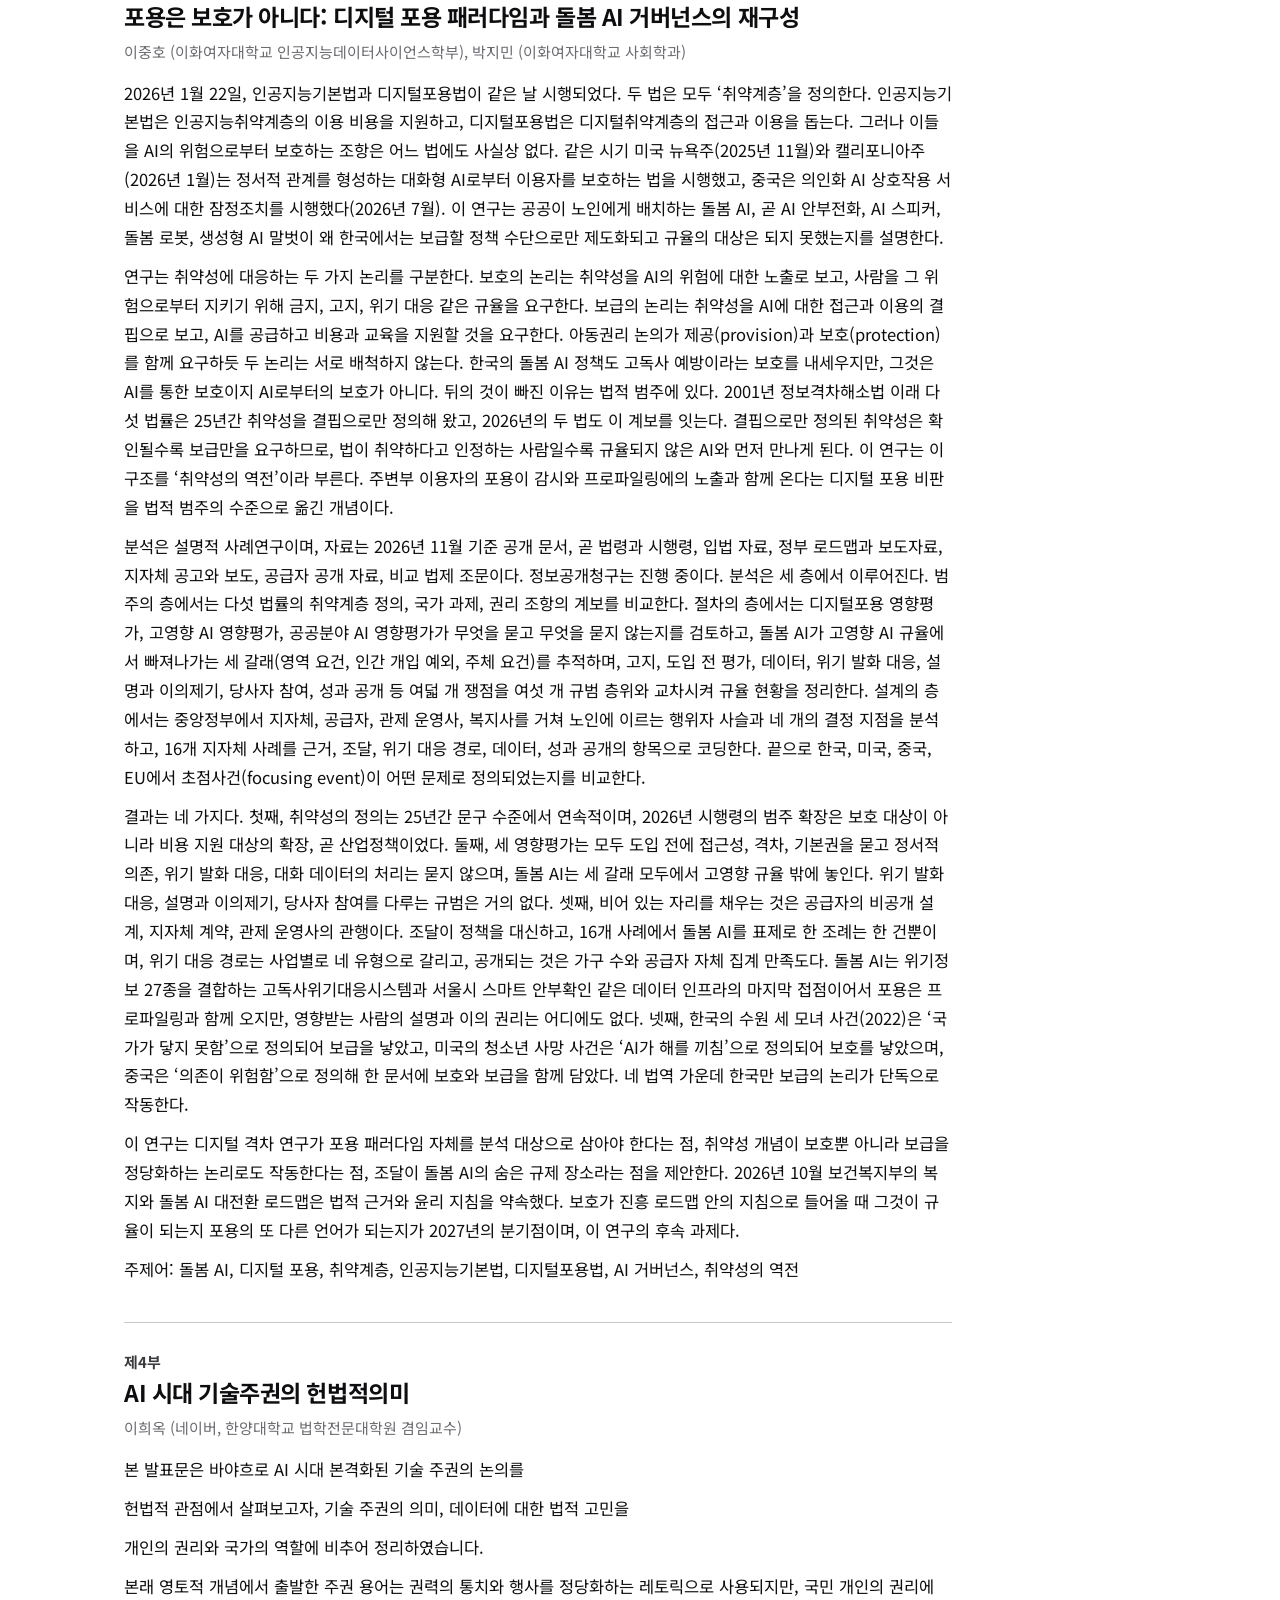
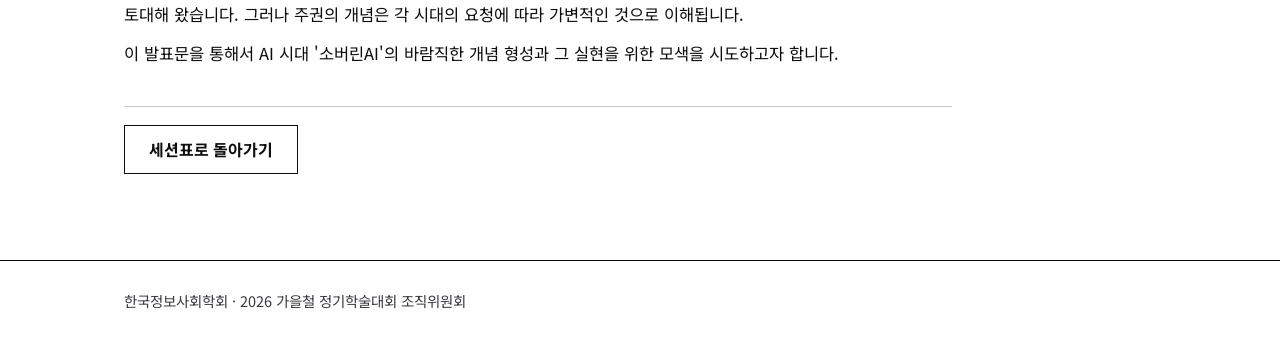
==== commit 0a4a3499: "심재용(U-026) 초록 반영: 업데이트 예정 표기 제거, 초록 연결 Co-Authored-By: Claude Sonnet 5.5 <noreply@anthropic.com> Cla" ====
--- a/abstracts.html
+++ b/abstracts.html
@@ -38,6 +38,7 @@
 <article class="abs" id="a-U-019"><p class="part">제1부 1회차</p><h2>질문 언어에 따른 생성형 AI의 한국 묘사 우호도 비교: 문화, 사회, 정치·외교 이슈를 중심으로</h2><p class="by">박지연, 윤재윤, 이현지, 정유빈 (이상 한국외국어대학교 서울캠퍼스)</p><p>생성형 AI는 새로운 뉴스 이용 경로로 부상하고 있다. 로이터저널리즘연구소의 「디지털뉴스리포트 2025」에 따르면, 조사 대상국의 25세 미만 응답자 중 15%가 매주 채팅형 AI로 뉴스를 접한다. 생성형 AI는 수많은 정보 가운데 일부를 골라 하나의 답변으로 재구성한다는 점에서 편집자의 게이트키핑과 유사한 기능을 수행하는 미디어 알고리즘으로 볼 수 있다. 해외에서는 질문 언어와 모델의 개발 국가에 따라 AI의 답변이 달라질 수 있다는 연구가 보고된 바 있으며, 본 연구는 이러한 선행연구를 한국 사회 이슈로 확장하여 질문 언어와 서비스에 따른 차이가 나타나는지 살펴보았다.</p><p>본 연구는 생성형 AI를 게이트키핑 기능을 수행하는 미디어 알고리즘으로 보고, 같은 질문이라도 질문 언어에 따라 한국 이슈에 대해 상이한 답변이 도출되는지를 실험적으로 검토했다. 대중문화, 사회, 정치·외교 분야에서 한국에 대한 평가가 드러날 수 있는 이슈 9개를 선정하여 한국어, 영어, 베트남어, 프랑스어로 4개국의 생성형 AI 서비스(네이버 AI탭, ChatGPT, Mistral AI, HayVL)에 5회씩 질문해 응답 720개를 수집했다. 이후 답변이 한국을 얼마나 우호적으로 묘사하는지(한국 묘사 우호도)와 정보 구체성, 서술 프레임을 비교했다. 각 언어의 질문은 역번역을 거쳐 동일한 의미를 갖도록 했고, 질문 언어 외의 조건은 동일하게 통제했다. 코딩의 신뢰도를 확보하기 위해 응답 112개(약 16%)를 두 명의 코더가 각각 독립적으로 코딩하여 일치도(코헨의 카파)를 계산했다. 1차 확인에서 코더 간 일치도가 기준(0.7)에 미달해 코딩 기준을 보완한 뒤, 새로운 표본을 다시 코딩해 2차 확인을 했다.</p><p>분석 결과, 한국 묘사 우호도는 질문 언어에 따라 달라지지 않았다(p = .468). 반면 서비스에 따른 차이는 뚜렷했고, 한국에서 개발한 네이버 AI탭이 한국을 가장 부정적으로 묘사했다(M = −0.76, p &lt; .001). 질문 언어와 모델 개발국이 일치하는 조건에서도 우호도는 달라지지 않았으며, 대학 입시와 직장 문화 같은 사회 이슈가 모든 서비스에서 가장 부정적으로 묘사되었다. 정보 구체성은 서비스에 따라 크게 달랐고 질문 언어에 따른 차이는 작았다. 그러나 서술 프레임은 질문 언어에 따라 달라, 한국어 질문에서 책임 귀인, 인간적 흥미, 경제적 결과 프레임이 가장 적게 쓰였다(모두 p &lt; .001).</p><p>생성형 AI의 답변은 질문 언어에 따라 평가의 방향은 달라지지 않았지만 서술 방식은 달라졌다. 이는 긍정·부정만 살피는 검증으로는 언어에 따른 차이를 놓칠 수 있음을 시사한다. 나아가 본 연구는 평가와 서술 방식을 함께 살피는 다국어 알고리즘 감사의 필요성과, 이용자가 여러 AI의 답변을 교차 확인해야 할 이유를 논의하는 데 기여할 수 있을 것으로 기대한다.</p><p>주제어: 생성형 AI, 미디어 알고리즘, 게이트키핑, 프레이밍, 다국어 비교, 알고리즘 감사</p></article>
 <article class="abs" id="a-U-020"><p class="part">제1부 1회차</p><h2>소설 원작 영화의 흥행 연관성: 원작 인지도와 매칭 표본을 이용한 회귀분석 (2015~2025년 한국 개봉 영화)</h2><p class="by">도연서 (성균관대학교)</p><p>영화산업에서 기존 지식재산(IP)을 영화화하는 방식은 널리 쓰이지만, 원작 영화의 흥행을 다룬 선행연구는 소설, 만화, 웹소설 등 원작 전반을 하나의 범주로 다루어 왔다. 본 연구는 문자 텍스트로 소비되고 출판시장에서 개봉 이전에 독자층을 형성하는 소설 원작에 초점을 두어, 소설 원작 여부와 원작 인지도가 영화의 누적 관객 수와 어떤 관계를 갖는지 분석한다. 영화진흥위원회 KOBIS 개봉일람(2015~2025년 개봉 장편영화)에서 소설 원작 영화 약 70편을 전수 포함하고, 원작 1편당 같은 개봉연도, 국적군, 영화구분에서 스크린 수가 비슷한 원작 없는 영화 2편을 매칭하여 약 200편의 표본을 구성하였다. 원작 인지도는 알라딘 연도별 베스트셀러(소설/시/희곡)에서 개봉 이전 연도에 300위 이내에 든 적이 있는지로 측정한다. 분석은 누적 관객 수의 자연로그를 종속변수로 하고, 스크린 수, 국적, 영화 유형, 배급사, 개봉 시기, 경쟁작 수, 속편 여부, 장르, 관람 등급을 통제한 다중선형회귀(OLS)를 주 분석으로  사용한다.  딥러닝 기법인 다층 퍼셉트론을 교차검증하여 원작 변수의 영향이 모형에 관계없이 일관되는지 확인한다. 본 연구는 원작 매체 중 소설의 흥행 연관성을 별도로 검토하고 원작 인지도에 따른 차이를 확인함으로써 영화와 출판의 연계에 대한 기초 자료를 제공할 것으로 기대한다.</p></article>
 <article class="abs" id="a-U-022"><p class="part">제1부 1회차</p><h2>헬스케어 AI Agent는 사용자의 삶을 건강하게 바꿀 수 있을까? - 헬스케어 AI 에이전트의 개입 수준에 따른 긍정 경로와 부정 경로의 상쇄 효과 발생이 행동 수용 의향에 미치는 영향</h2><p class="by">박호연, 이대호* (이상 성균관대학교)</p><p>헬스케어 AI 에이전트는 웨어러블과 모바일 기기에서 수집한 생체 및 행동 데이터를 해석해 개인화된 건강 조언을 제공한다. 기존 의료 연구는 건강 행동의 순응도를 높이는 데 충분한 정보와 의료 제공자에 대한 신뢰가 중요하다고 보았으며, mHealth와 웨어러블 기술은 건강 정보 제공과 자가 관리 지원을 일상으로 확장했다. 그러나 개인화되고 정확한 조언도 행동 변화를 보장하지 않는다. 본 연구는 적시 적응형 개입(Just-in-Time Adaptive Intervention, JITAI)이 강조해 온 개인화와 개입 시점의 논의를 개입 메시지의 내용으로 확장하여, AI가 건강 데이터를 어디까지 해석하고 구체적인 행동을 권고할 때 사용자의 건강 행동 수용 의향이 어떻게 달라지는지 살펴본다.</p><p>AI 에이전트의 개입 수준은 (1) 생체/행동 데이터만 제시하는 정보 제공(Data-only), (2) 데이터의 패턴과 의미를 설명하는 추론 제공(Reasoning-shown), (3) 데이터 해석에 구체적인 행동 권고를 더하는 처방(Instructed)으로 구분한다. 본 연구는 AI 에이전트의 개입 수준에 따라 지각된 유용성을 통한 긍정적 간접효과와 자율성 위협에서 심리적 반발로 이어지는 부정적 간접효과가 건강 행동 수용 의향에 대해 서로 상쇄되는지를 살펴본다.</p><p>유기적 통합 이론에 따르면 행동의 이유를 이해하는 것은 그 가치를 자발적으로 받아들이는 데 도움이 될 수 있는 만큼, 해당 건강 행동이 자신의 건강 관리에 도움이 되리라는 지각된 유용성을 높일 수 있다. 한편 설득 지식 모델과 심리적 반발 이론에 따르면 명시적 행동 권고는 자율성 위협으로 지각될 수 있으며, 이는 심리적 반발을 거쳐 행동 수용 의향을 낮출 수 있다. 이로써 본 연구는 AI의 건강 메시지가 사용자의 건강 행동 수용 의향에 영향을 미치는 심리적 기제를 분석하여, 긍정적 효과를 높이면서 부정적 효과를 완화할 수 있는 개입 수준을 설계하는 데 시사점을 제시하고자 한다.</p></article>
+<article class="abs" id="a-U-026"><p class="part">제1부 1회차</p><h2>PLANCELL</h2><p class="by">심재용 (건국대학교 글로컬캠퍼스)</p><p>AI를 통해 제작한 게임</p></article>
 <article class="abs" id="a-U-035"><p class="part">제1부 1회차</p><h2>Astra Log</h2><p class="by">전은진 (건국대학교 글로컬캠퍼스)</p><p>본 프로젝트는 사용자가 자신의 일상을 기록하고 하루를 돌아보며 생활 습관을 점검할 수 있는 앱 ‘BetterMe’를 개발하는 것을 목적으로 한다. 바쁜 일상 속에서 자신의 생활을 체계적으로 돌아보기 어려운 사용자가 하루의 활동을 기록하고, 스스로 평가하며, 일상에서의 변화를 확인할 수 있도록 돕고자 한다.</p><p>앱의 주요 기능은 일기 작성, AI 기반 활동 분류, 카테고리별 자기 평가, 일일 점수 산출 및 통계 분석으로 구성된다. 사용자는 하루의 기록을 작성하면 AI가 내용을 공부, 식사, 운동, 수면, 여가의 다섯 가지 영역으로 분류하며, 사용자는 분류 결과를 확인하고 수정할 수 있다. 이후 각 영역을 최대 20점으로 직접 평가하고, 평가 결과를 바탕으로 하루의 종합 점수와 영역별 피드백을 확인할 수 있다. 또한 누적된 기록과 점수를 통계로 제공하여 시간의 흐름에 따른 변화를 살펴볼 수 있도록 설계하였다.</p><p>본 앱은 AI를 활용해 일상 기록을 효율적으로 정리하는 동시에, 사용자가 자신의 생활을 주도적으로 평가하도록 한다는 점에서 의의가 있다. 이를 통해 사용자가 자신의 일상을 객관적으로 돌아보고, 작은 실천을 통해 보다 균형 잡힌 생활 습관을 형성하는 데 도움을 주고자 한다.</p></article>
 <article class="abs" id="a-U-018"><p class="part">제1부 1회차</p><h2>숫자는 어떻게 판단을 지배하는가?: 생성형 AI를 활용한 인스타그램 릴스의 사회적 증거와 여론 형성 연구</h2><p class="by">김선영, 이민재, 최정환, 홍지성 (이상 국민대학교)</p><p>인스타그램 릴스와 같은 숏폼 플랫폼은 짧은 시간 안에 많은 정보와 의견을 접하게 하며, 이용자들은 콘텐츠 자체뿐 아니라 좋아요 수, 댓글 수, 공유 수 등 플랫폼에 표시되는 다양한 수치를 함께 접한다. 이러한 수치는 단순히 콘텐츠의 인기도를 나타내는 기능을 넘어, 다른 사람들이 해당 콘텐츠에 얼마나 공감하고 있는지를 보여주는 일종의 ‘사회적 증거(social proof)’로 작용할 수 있다. 특히 이용자가 특정 사안에 대해 명확한 입장을 가지고 있지 않은 경우, 높은 좋아요 수나 다수의 동조 댓글은 특정 의견이 다수의 지지를 받고 있다는 인상을 형성하고 개인의 판단에도 영향을 줄 가능성이 있다.</p><p>본 연구는 인스타그램 릴스에서 제시되는 사회적 증거가 이용자의 의견 형성과 동조에 어떠한 영향을 미치는지를 살펴보고자 한다. 이를 위해 동일하거나 유사한 내용의 릴스 화면에서 좋아요 수와 댓글의 양 또는 반응의 방향을 다르게 제시하고, 이용자들이 각각의 게시물에 대해 얼마나 동의하는지, 해당 의견을 얼마나 신뢰하는지, 그리고 다수의 의견이라고 인식하는지를 비교한다. 예를 들어 동일한 주장에 대해 한 조건에서는 높은 좋아요 수와 다수의 동조 댓글을 제시하고, 다른 조건에서는 낮은 좋아요 수와 적은 댓글을 제시함으로써 이용자의 판단 변화를 확인할 수 있다.</p><p>또한 좋아요, 댓글, 공유, 저장 등 인스타그램의 주요 기능이 이용자에게 서로 다른 의미로 받아들여질 가능성도 함께 고려한다. 좋아요 수는 다수의 공감과 지지를 나타내는 신호로, 댓글 수는 활발한 논쟁이나 높은 관심을 나타내는 신호로 인식될 수 있으며, 이러한 플랫폼의 기능적 특성이 여론 형성 과정에 서로 다른 영향을 미칠 수 있다.</p><p>이를 통해 본 연구는 인스타그램 릴스에서 형성되는 여론이 단순히 콘텐츠의 내용이나 개인의 기존 신념만으로 결정되는 것이 아니라, 플랫폼이 시각적으로 제공하는 사회적 반응의 규모와 분위기에 의해 영향을 받을 수 있음을 밝히고자 한다. 궁극적으로는 숏폼 플랫폼의 인터페이스와 사회적 증거가 개인의 판단과 다수 의견에 대한 인식, 그리고 온라인 여론 형성에 어떠한 역할을 하는지를 분석하는 것을 목적으로 한다.</p></article>
 <article class="abs" id="a-U-021"><p class="part">제1부 1회차</p><h2>숏폼 표현 강도 피처는 흥행 예측력을 높이는가: YouTube Shorts 과거 영상 기반 예측 연구</h2><p class="by">유민우 (성균관대학교)</p><p>숏폼 영상의 흥행 예측 연구는 주로 콘텐츠 메타데이터나 자막·발화·얼굴 같은 표현 요소의 존재 여부를 예측 변수로 사용해 왔다. 그러나 오늘날 쇼츠는 대부분 자막과 컷을 갖추고 있어 &#x27;있다/없다&#x27;로는 영상 간 차이가 거의 드러나지 않는다. 본 연구는 표현 요소를 정량적 강도로 측정했을 때, 즉 분당 컷 수, 분당 자막 글자 수, 말 속도, 얼굴 크기 등으로 확장했을 때 YouTube Shorts의 흥행 예측력이 실제로 높아지는지를 검증한다.</p><p>강도 피처는 편집(컷 빈도, 숏 길이 변동), 자막·텍스트(자막 밀도, 커버리지, 텍스트 면적, 첫 텍스트 등장 시점), 음성·오디오(말 속도, 음성 커버리지, 온셋률, 무음 비율), 화면(모션, 얼굴 노출, 색 강도)의 14종이며, 영상 파일에서 컷 검출·OCR·음성 인식·얼굴 검출을 거쳐 자동으로 측정한다.</p><p>성공 사례만 모으는 편향을 피하기 위해 중립 키워드로 발견한 후보 채널 가운데 적격 채널을 전부 선정하고, 각 채널의 최근 12개월 쇼츠에서 무작위로 뽑은 영상 중 업로드 후 2개월 이상 지난 영상을 채널을 돌아가며 측정한다. 종속변수는 log 조회수이며, 채널 규모와 영상 나이의 차이는 구독자 수, 해당 영상을 제외한 채널 평균 조회수, 업로드 빈도, 영상 나이, 업로드 시기, 카테고리, 언어를 통제변수로 넣어 처리한다.</p><p>모형은 기준선(메타데이터와 통제변수), 존재 여부 추가, 강도 추가의 3단계로 구성하고, LightGBM을 주 학습기로, Ridge 회귀와 10층 다층 퍼셉트론을 방향 확인용으로 사용한다. 같은 채널의 영상이 학습과 검증에 섞이지 않도록 채널 단위 5겹 교차검증을 쓴다. 판정은 LightGBM에서 강도 추가 모형과 존재 여부 모형의 Spearman 상관 차이(Δρ) 하나로 하며, 채널 단위 부트스트랩 95% 신뢰구간의 하단이 0보다 크면 &#x27;지지&#x27;, 0을 포함하면 &#x27;판정 불가&#x27;로 보고한다. 이 분석계획은 측정 전에 동결했고, 업로드 후 28일 시점에 고정 측정한 전향 코호트에 같은 모형을 적용해 생존 편향과 영상 나이 차이를 함께 점검한다.</p><p>이전 설계로 진행한 파일럿(448편, 185개 채널)에서 log 조회수는 Spearman ρ 약 0.59로 예측되었으나, 강도 피처의 추가 기여는 Δρ = 0.003(95% CI −0.052~0.057)으로 판정 불가였다. 파일럿에서 채널 내 순위 지표는 예측 신호가 거의 없어(ρ ≤ 0.07), 이 결과를 보고 종속변수와 표본 설계를 현재 형태로 바꾸었으며 변경 사실을 함께 보고한다. 발표에서는 연구 설계와 측정 파이프라인, 파일럿 결과, 그리고 확대된 본 표본의 진행 현황을 공유한다.</p><p>본 연구는 바이럴 공식이나 인과 효과를 주장하지 않는다. 대신 &#x27;표현의 어떤 측정이 흥행 예측에 기여하는가&#x27;를 사전에 정한 비교 하나로 묻고, 효과가 없다는 결과도 그대로 보고한다는 점에 의의가 있다.</p><p>주제어: 숏폼, YouTube Shorts, 흥행 예측, 표현 강도, 분석계획 사전 동결</p></article>
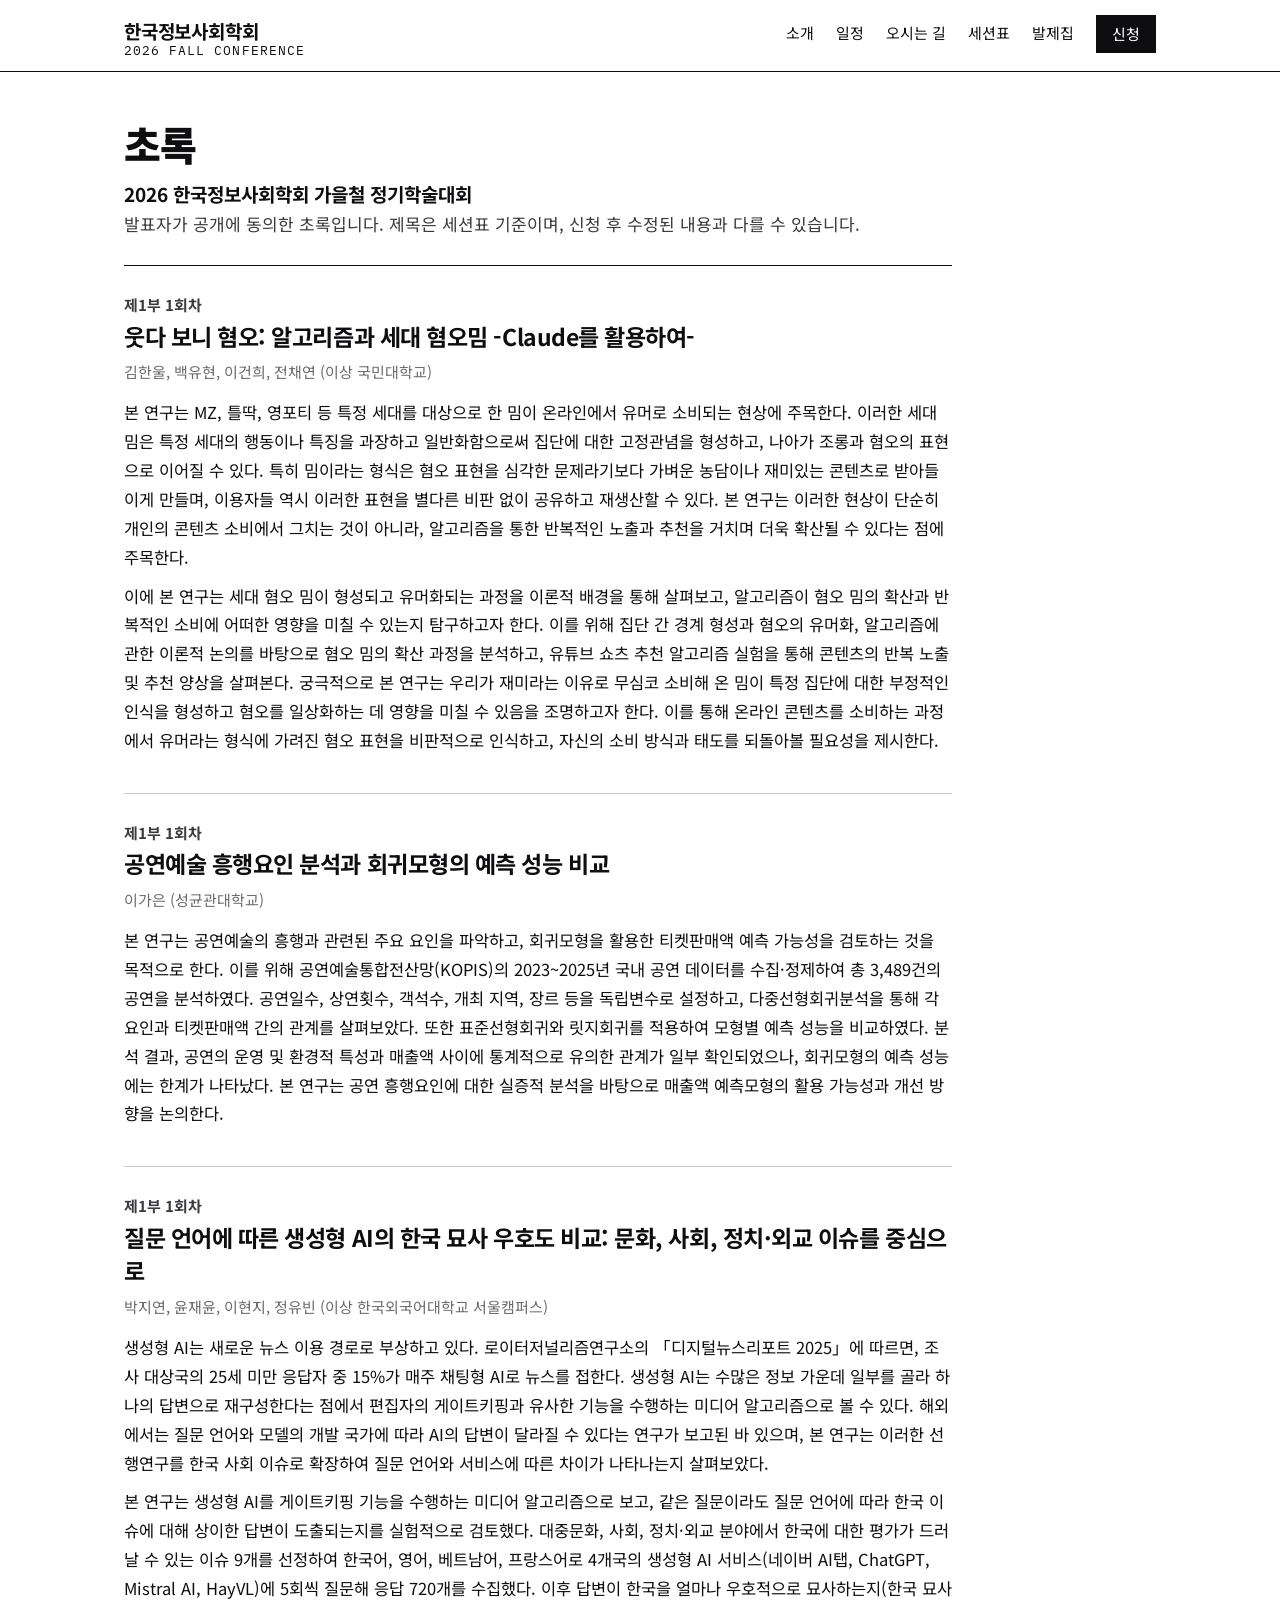
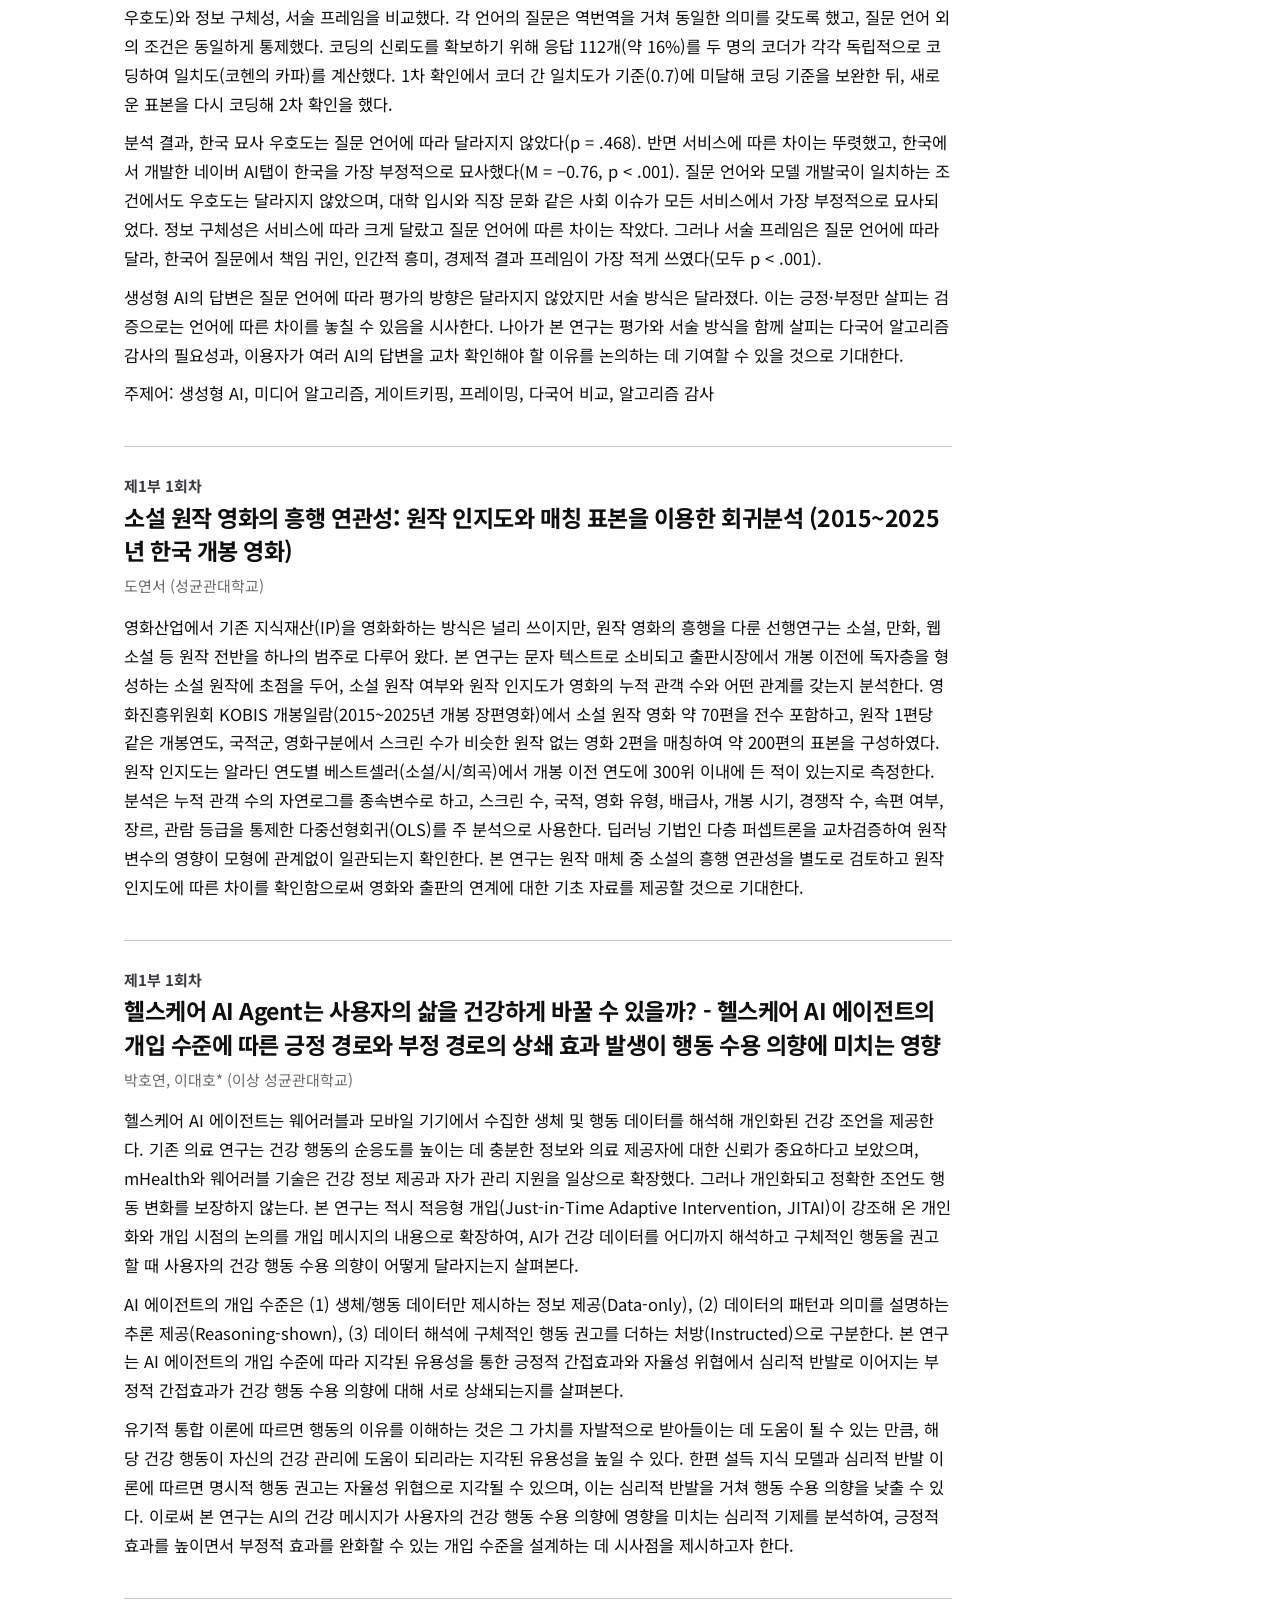
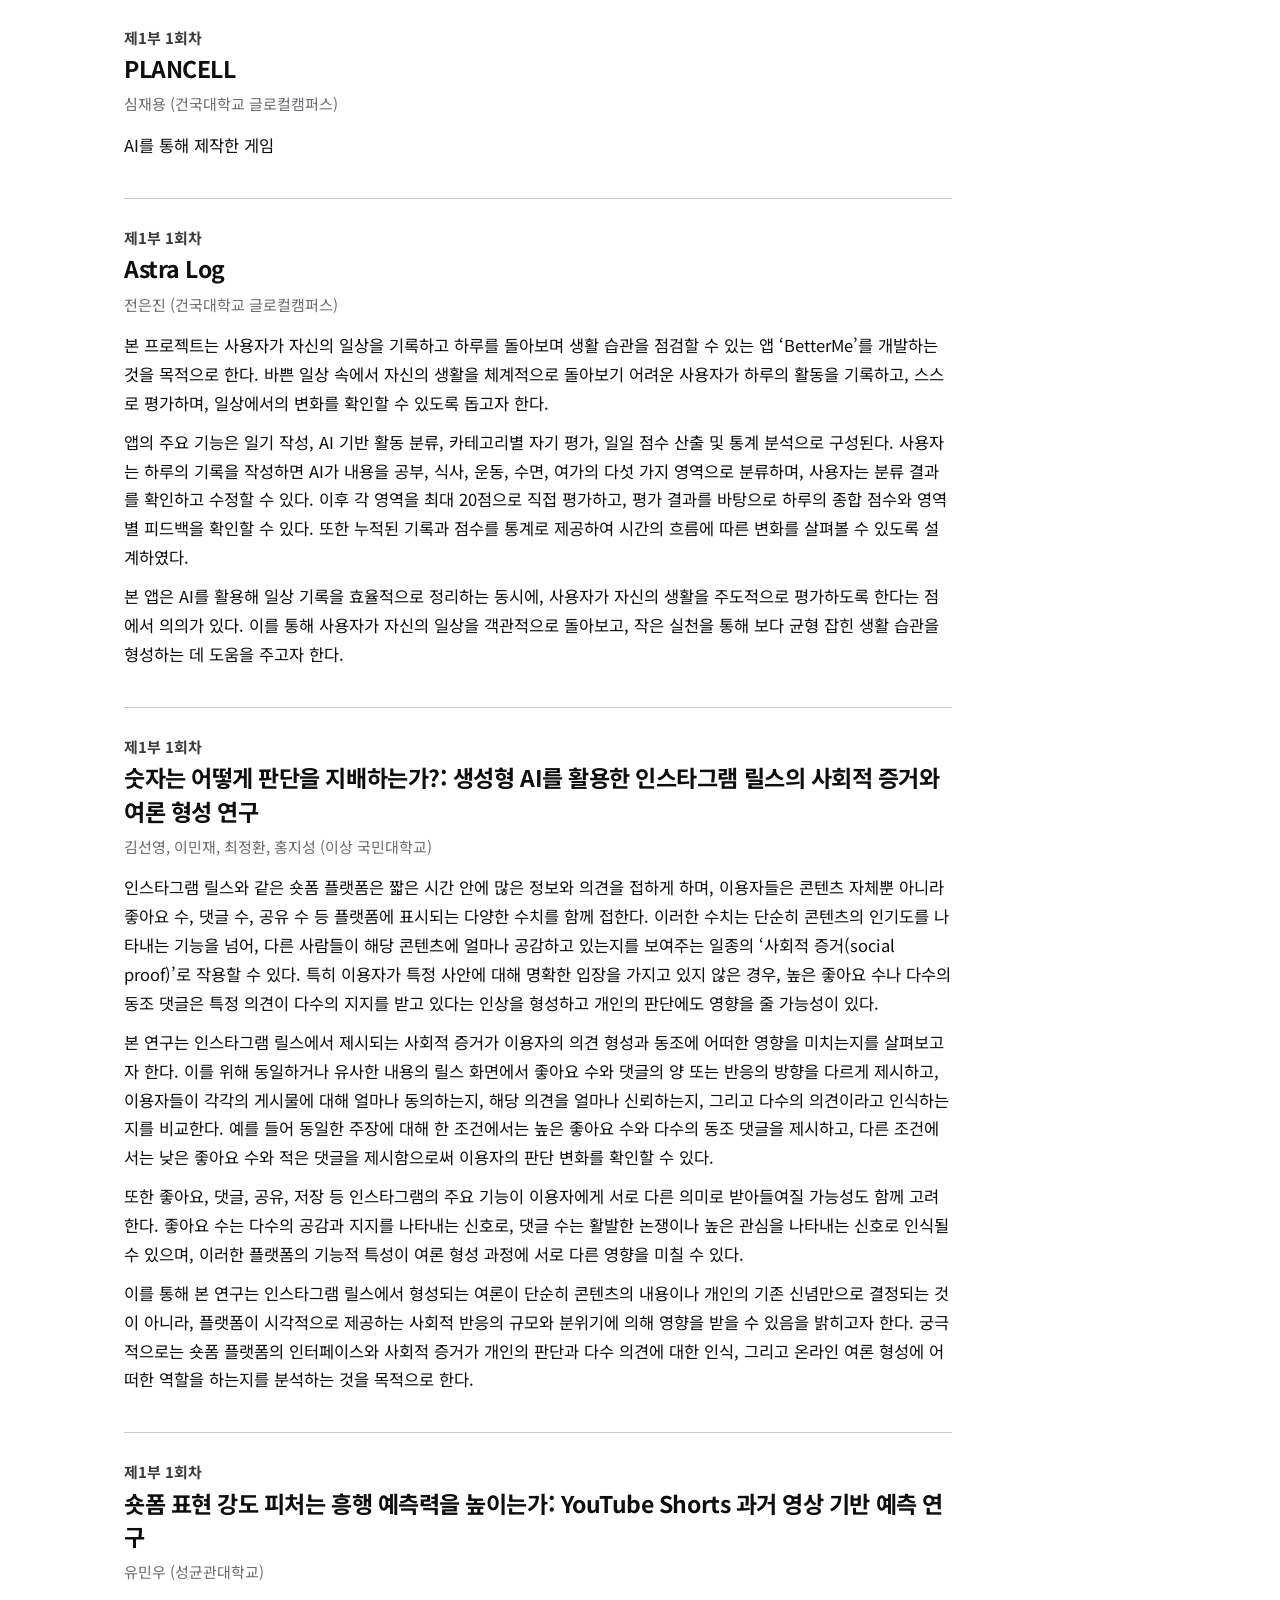
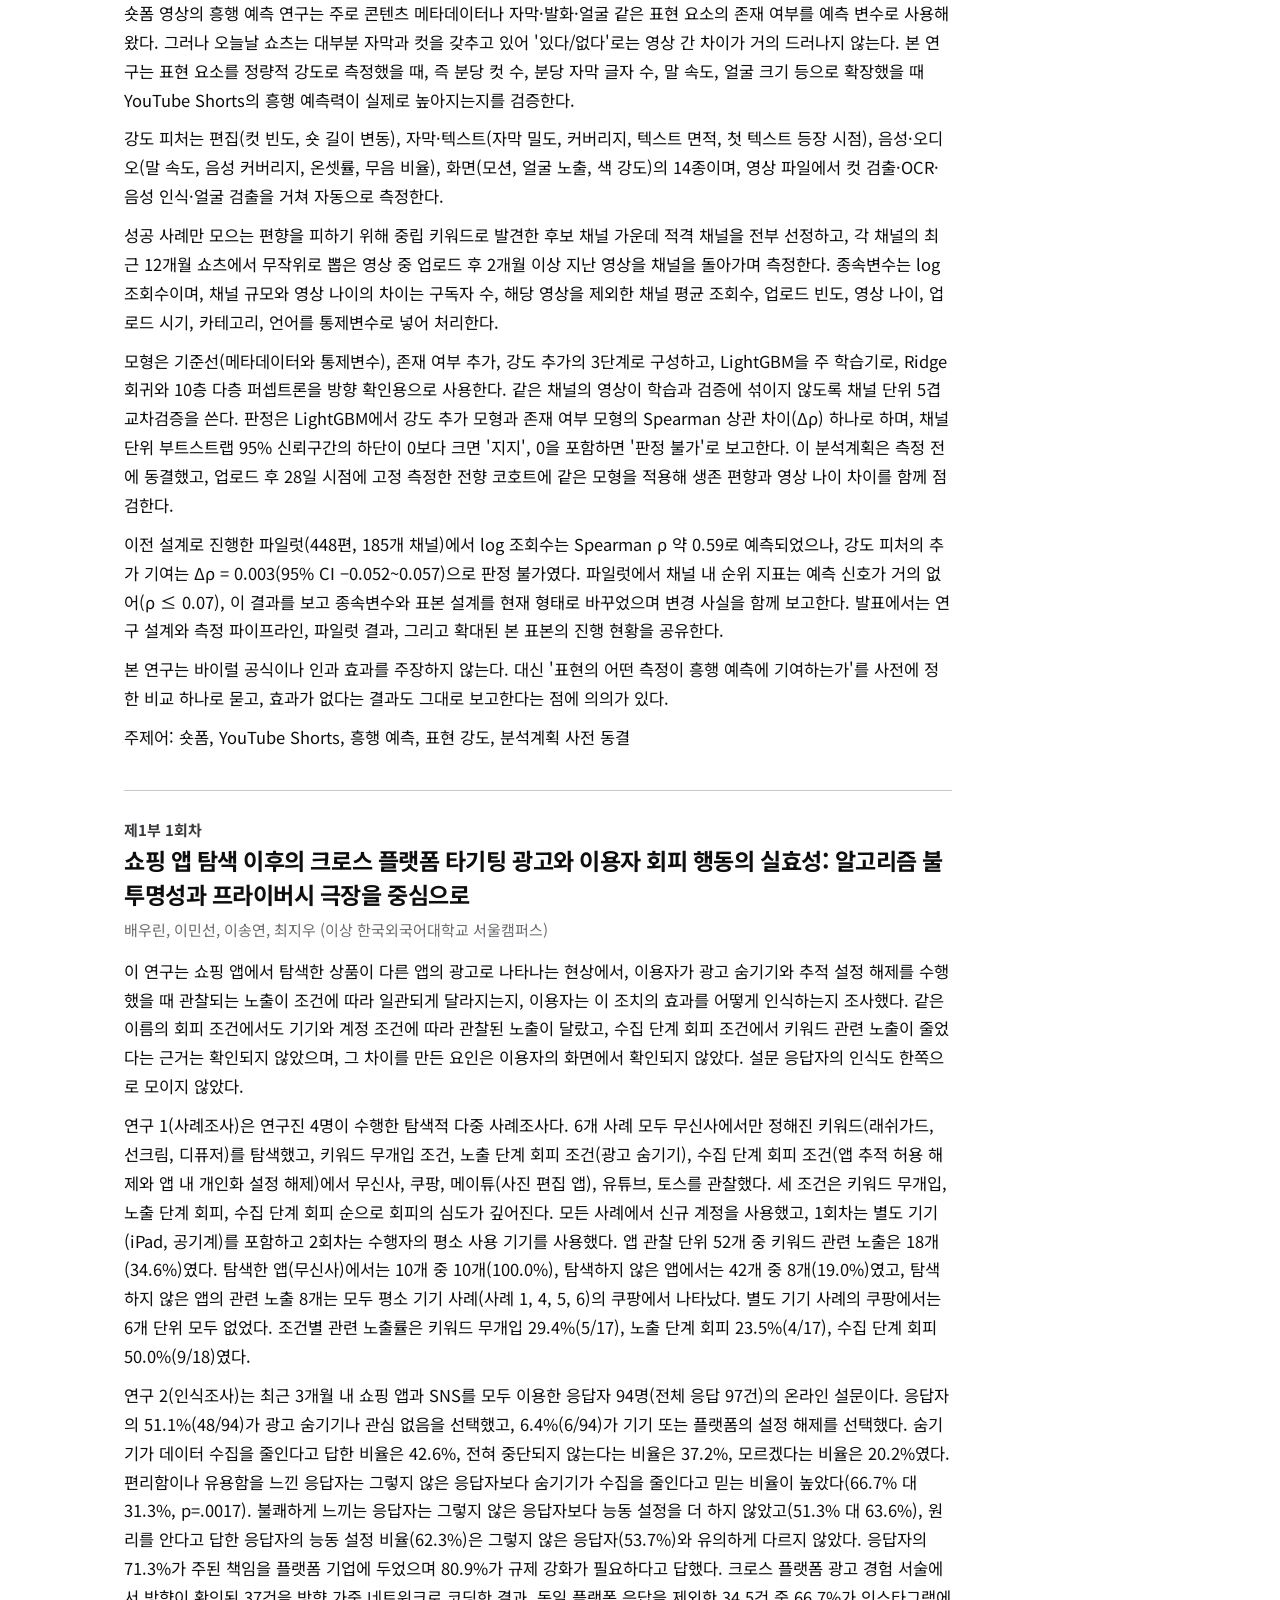
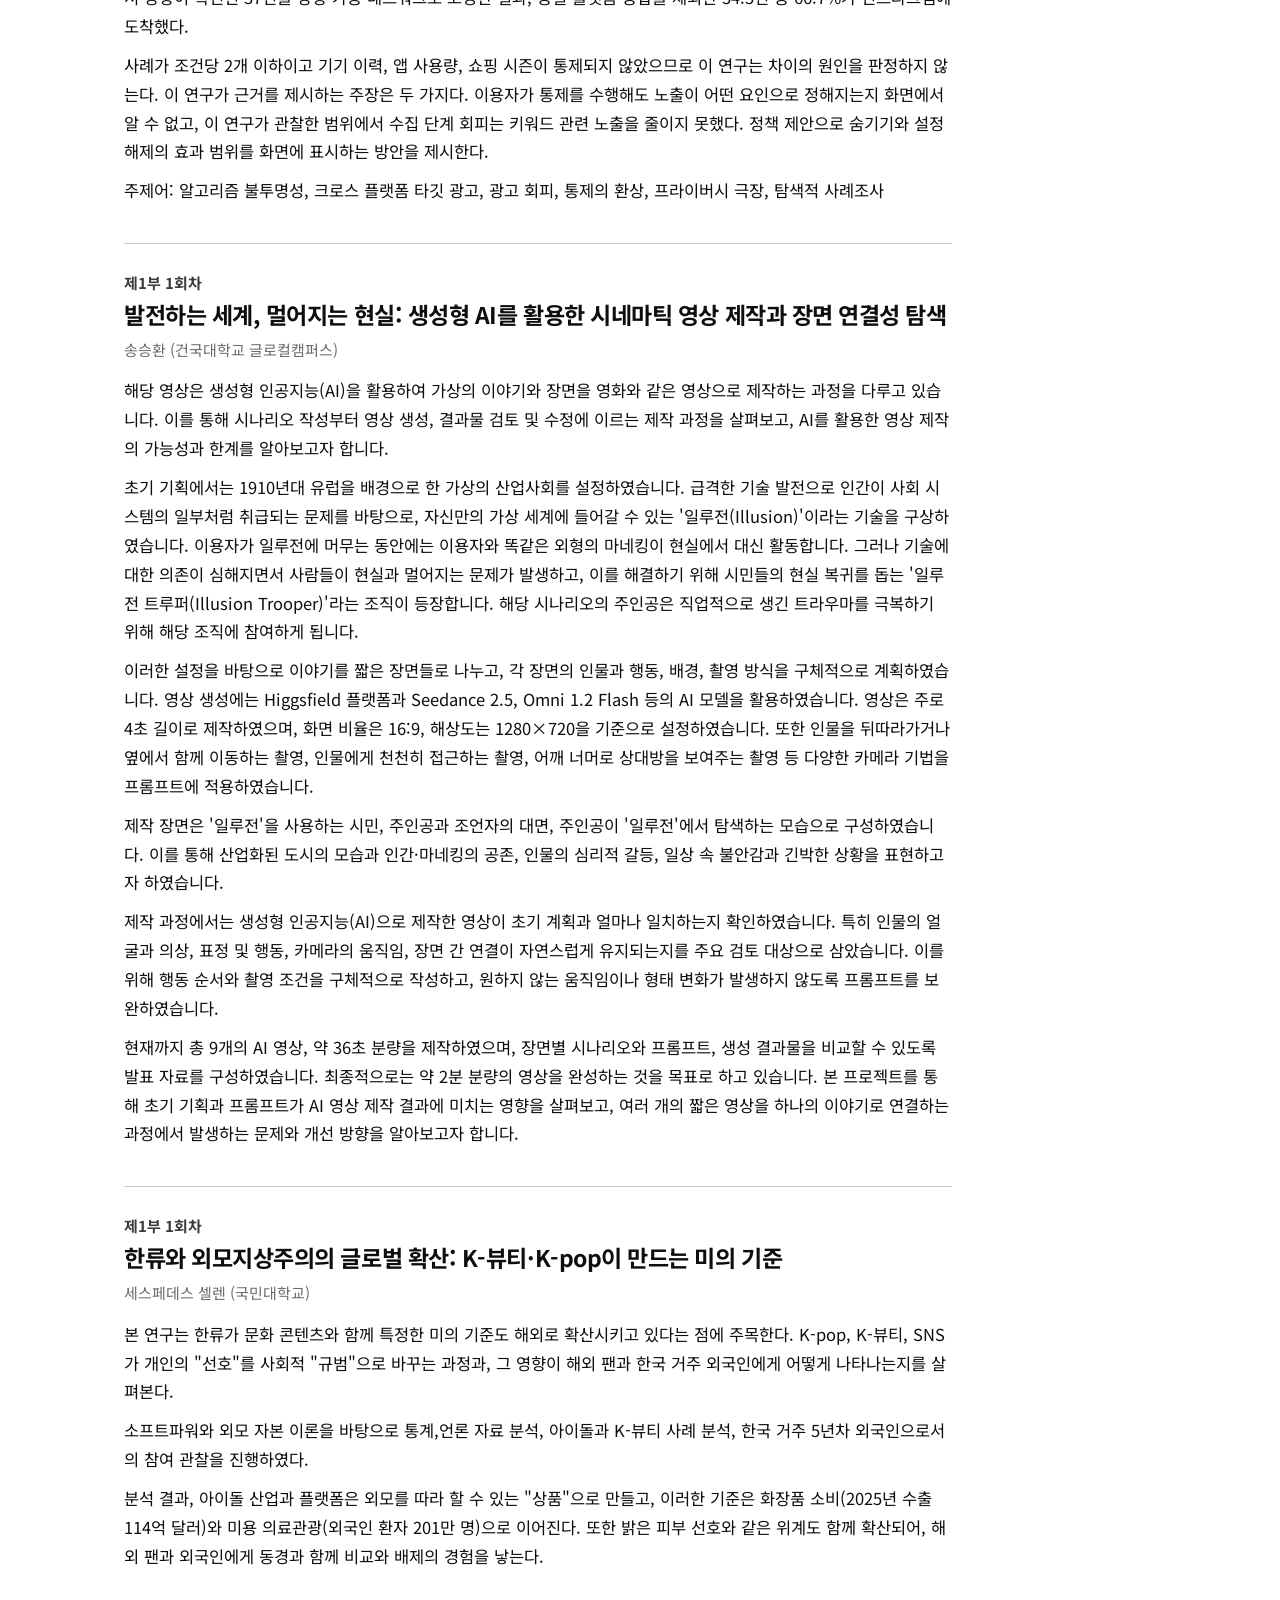
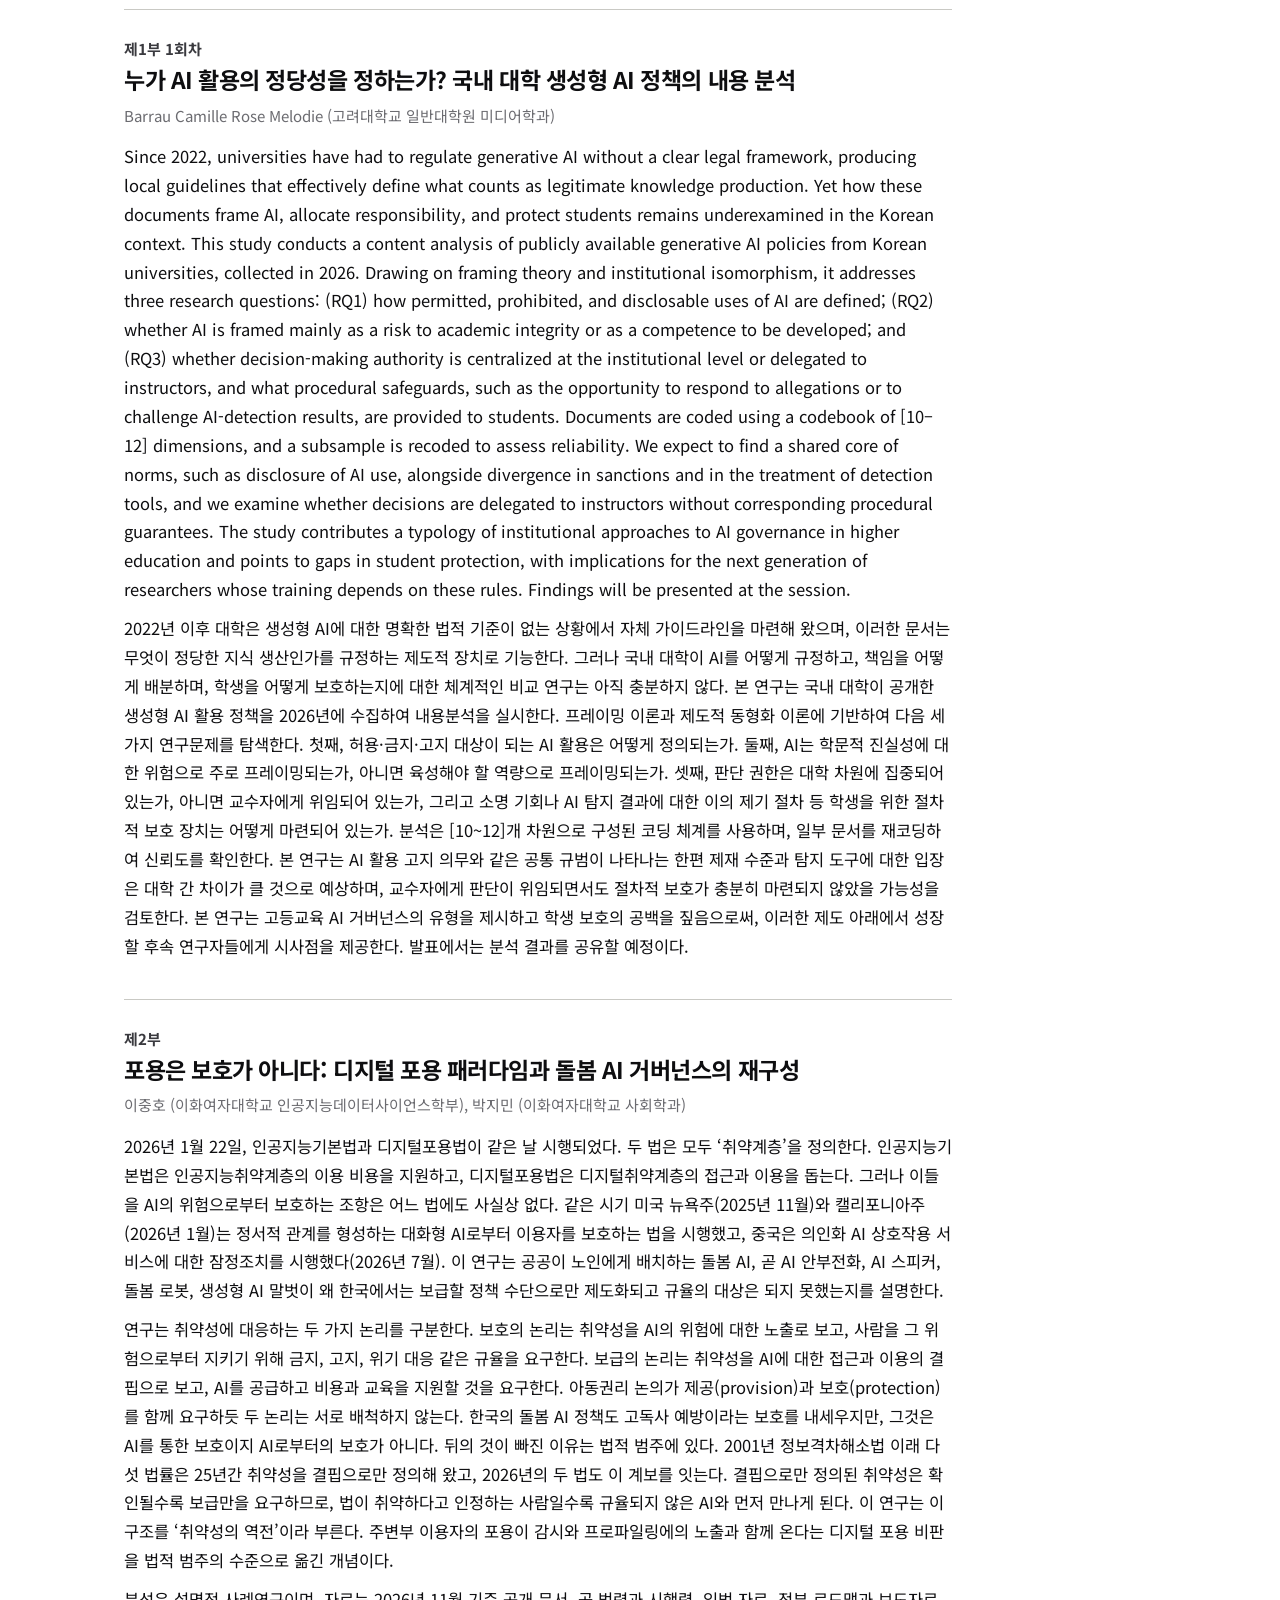
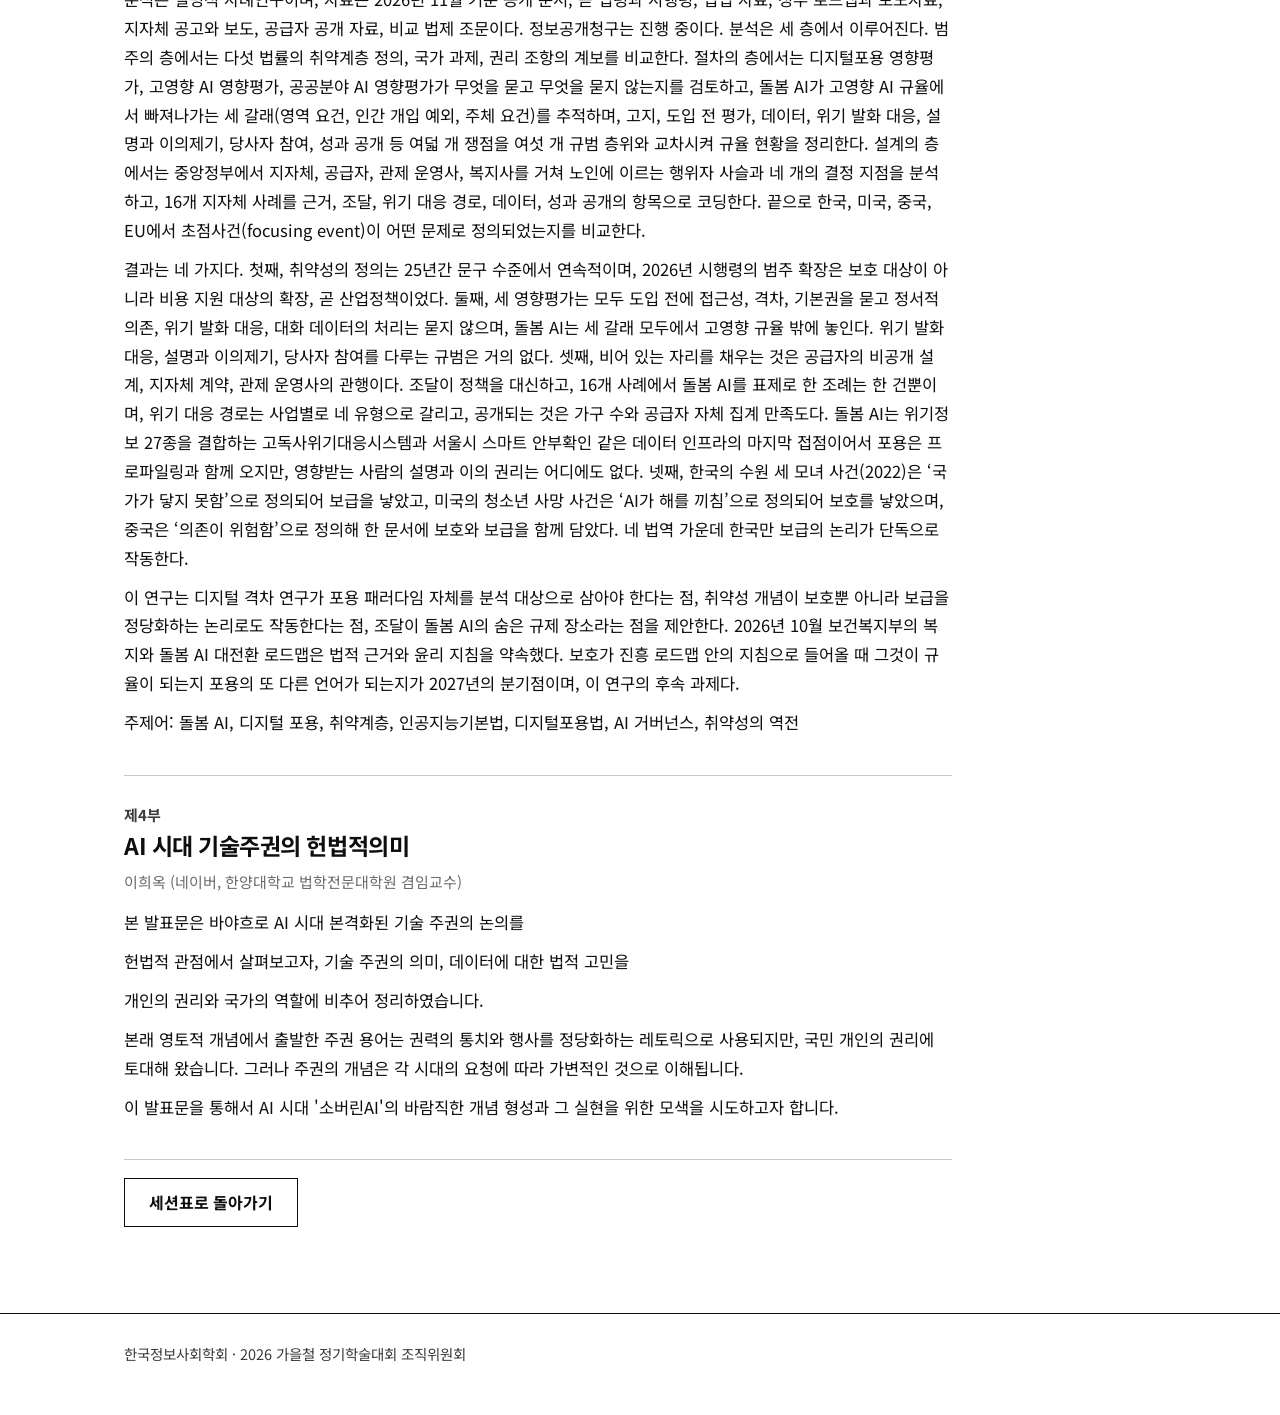
==== commit 25fe542c: "철회 반영: 곽은혁·정은송 포스터 발표 제거 Co-Authored-By: Claude Sonnet 5.5 <noreply@anthropic.com> Claude-Session: h" ====
--- a/abstracts.html
+++ b/abstracts.html
@@ -34,7 +34,6 @@
   <div class="abslist">
 <article class="abs" id="a-U-002"><p class="part">제1부 1회차</p><h2>웃다 보니 혐오: 알고리즘과 세대 혐오밈 -Claude를 활용하여-</h2><p class="by">김한울, 백유현, 이건희, 전채연 (이상 국민대학교)</p><p>본 연구는 MZ, 틀딱, 영포티 등 특정 세대를 대상으로 한 밈이 온라인에서 유머로 소비되는 현상에 주목한다. 이러한 세대 밈은 특정 세대의 행동이나 특징을 과장하고 일반화함으로써 집단에 대한 고정관념을 형성하고, 나아가 조롱과 혐오의 표현으로 이어질 수 있다. 특히 밈이라는 형식은 혐오 표현을 심각한 문제라기보다 가벼운 농담이나 재미있는 콘텐츠로 받아들이게 만들며, 이용자들 역시 이러한 표현을 별다른 비판 없이 공유하고 재생산할 수 있다. 본 연구는 이러한 현상이 단순히 개인의 콘텐츠 소비에서 그치는 것이 아니라, 알고리즘을 통한 반복적인 노출과 추천을 거치며 더욱 확산될 수 있다는 점에 주목한다.</p><p>이에 본 연구는 세대 혐오 밈이 형성되고 유머화되는 과정을 이론적 배경을 통해 살펴보고, 알고리즘이 혐오 밈의 확산과 반복적인 소비에 어떠한 영향을 미칠 수 있는지 탐구하고자 한다. 이를 위해 집단 간 경계 형성과 혐오의 유머화, 알고리즘에 관한 이론적 논의를 바탕으로 혐오 밈의 확산 과정을 분석하고, 유튜브 쇼츠 추천 알고리즘 실험을 통해 콘텐츠의 반복 노출 및 추천 양상을 살펴본다. 궁극적으로 본 연구는 우리가 재미라는 이유로 무심코 소비해 온 밈이 특정 집단에 대한 부정적인 인식을 형성하고 혐오를 일상화하는 데 영향을 미칠 수 있음을 조명하고자 한다. 이를 통해 온라인 콘텐츠를 소비하는 과정에서 유머라는 형식에 가려진 혐오 표현을 비판적으로 인식하고, 자신의 소비 방식과 태도를 되돌아볼 필요성을 제시한다.</p></article>
 <article class="abs" id="a-U-007"><p class="part">제1부 1회차</p><h2>공연예술 흥행요인 분석과 회귀모형의 예측 성능 비교</h2><p class="by">이가은 (성균관대학교)</p><p>본 연구는 공연예술의 흥행과 관련된 주요 요인을 파악하고, 회귀모형을 활용한 티켓판매액 예측 가능성을 검토하는 것을 목적으로 한다. 이를 위해 공연예술통합전산망(KOPIS)의 2023~2025년 국내 공연 데이터를 수집·정제하여 총 3,489건의 공연을 분석하였다. 공연일수, 상연횟수, 객석수, 개최 지역, 장르 등을 독립변수로 설정하고, 다중선형회귀분석을 통해 각 요인과 티켓판매액 간의 관계를 살펴보았다. 또한 표준선형회귀와 릿지회귀를 적용하여 모형별 예측 성능을 비교하였다. 분석 결과, 공연의 운영 및 환경적 특성과 매출액 사이에 통계적으로 유의한 관계가 일부 확인되었으나, 회귀모형의 예측 성능에는 한계가 나타났다. 본 연구는 공연 흥행요인에 대한 실증적 분석을 바탕으로 매출액 예측모형의 활용 가능성과 개선 방향을 논의한다.</p></article>
-<article class="abs" id="a-U-013"><p class="part">제1부 1회차</p><h2>Garage 음악의 음향적 특성과 Spotify 인기도 예측: OLS 회귀분석 결과를 중심으로</h2><p class="by">곽은혁, 정은송 (이상 성균관대학교)</p><p>디지털 음악 플랫폼의 확산과 함께 음악 콘텐츠의 소비 양상이 다변화됨에 따라, 데이터 기반의 음악 인기도 예측 및 관련 요인 분석의 중요성이 증대되고 있다. 본 연구는 Garage 장르 음악의 음향적 특성과 Spotify 인기도(popularity) 간의 관계를 규명하고, 통계적 분석 및 머신러닝·딥러닝 기반 예측모형의 성능을 비교함으로써 음악 콘텐츠의 인기도 예측에 적합한 분석방법을 탐색하는 것을 목적으로 한다. 이를 위해 Kaggle에서 제공하는 Spotify Tracks Dataset 중 Garage 장르로 분류된 1,000곡을 분석 대상으로 선정하고, tempo, duration_ms, loudness, energy, danceability, valence, acousticness, instrumentalness, speechiness, liveness, explicit, mode 등 12개 변수를 독립변수로, Spotify popularity를 종속변수로 설정한다. 분석에는 다중선형회귀분석(Multiple Linear Regression), 랜덤 포레스트(Random Forest), 심층신경망(Deep Neural Network)을 적용하며, 동일한 설명변수와 테스트 데이터를 기반으로 각 모형의 예측성능을 비교한다. 예측성능은 평균제곱근오차(RMSE), 평균절대오차(MAE), 결정계수(R²)를 활용하여 평가하고, 회귀계수 및 변수 중요도 분석을 통해 인기도 예측에 기여하는 주요 음향적 특성을 탐색하고자 한다. 본 연구는 특정 음악 장르를 대상으로 전통적인 통계모형과 머신러닝·딥러닝 모형의 예측성능을 비교하고, 음향적 특성의 상대적 예측 기여도를 분석한다는 점에서 의의를 지닌다. 나아가 음악 콘텐츠의 인기도 예측에 관한 실증적 근거를 제공하고, 데이터 기반 음악 기획 및 콘텐츠 전략 수립을 위한 기초자료로 활용될 수 있을 것으로 기대된다.</p></article>
 <article class="abs" id="a-U-019"><p class="part">제1부 1회차</p><h2>질문 언어에 따른 생성형 AI의 한국 묘사 우호도 비교: 문화, 사회, 정치·외교 이슈를 중심으로</h2><p class="by">박지연, 윤재윤, 이현지, 정유빈 (이상 한국외국어대학교 서울캠퍼스)</p><p>생성형 AI는 새로운 뉴스 이용 경로로 부상하고 있다. 로이터저널리즘연구소의 「디지털뉴스리포트 2025」에 따르면, 조사 대상국의 25세 미만 응답자 중 15%가 매주 채팅형 AI로 뉴스를 접한다. 생성형 AI는 수많은 정보 가운데 일부를 골라 하나의 답변으로 재구성한다는 점에서 편집자의 게이트키핑과 유사한 기능을 수행하는 미디어 알고리즘으로 볼 수 있다. 해외에서는 질문 언어와 모델의 개발 국가에 따라 AI의 답변이 달라질 수 있다는 연구가 보고된 바 있으며, 본 연구는 이러한 선행연구를 한국 사회 이슈로 확장하여 질문 언어와 서비스에 따른 차이가 나타나는지 살펴보았다.</p><p>본 연구는 생성형 AI를 게이트키핑 기능을 수행하는 미디어 알고리즘으로 보고, 같은 질문이라도 질문 언어에 따라 한국 이슈에 대해 상이한 답변이 도출되는지를 실험적으로 검토했다. 대중문화, 사회, 정치·외교 분야에서 한국에 대한 평가가 드러날 수 있는 이슈 9개를 선정하여 한국어, 영어, 베트남어, 프랑스어로 4개국의 생성형 AI 서비스(네이버 AI탭, ChatGPT, Mistral AI, HayVL)에 5회씩 질문해 응답 720개를 수집했다. 이후 답변이 한국을 얼마나 우호적으로 묘사하는지(한국 묘사 우호도)와 정보 구체성, 서술 프레임을 비교했다. 각 언어의 질문은 역번역을 거쳐 동일한 의미를 갖도록 했고, 질문 언어 외의 조건은 동일하게 통제했다. 코딩의 신뢰도를 확보하기 위해 응답 112개(약 16%)를 두 명의 코더가 각각 독립적으로 코딩하여 일치도(코헨의 카파)를 계산했다. 1차 확인에서 코더 간 일치도가 기준(0.7)에 미달해 코딩 기준을 보완한 뒤, 새로운 표본을 다시 코딩해 2차 확인을 했다.</p><p>분석 결과, 한국 묘사 우호도는 질문 언어에 따라 달라지지 않았다(p = .468). 반면 서비스에 따른 차이는 뚜렷했고, 한국에서 개발한 네이버 AI탭이 한국을 가장 부정적으로 묘사했다(M = −0.76, p &lt; .001). 질문 언어와 모델 개발국이 일치하는 조건에서도 우호도는 달라지지 않았으며, 대학 입시와 직장 문화 같은 사회 이슈가 모든 서비스에서 가장 부정적으로 묘사되었다. 정보 구체성은 서비스에 따라 크게 달랐고 질문 언어에 따른 차이는 작았다. 그러나 서술 프레임은 질문 언어에 따라 달라, 한국어 질문에서 책임 귀인, 인간적 흥미, 경제적 결과 프레임이 가장 적게 쓰였다(모두 p &lt; .001).</p><p>생성형 AI의 답변은 질문 언어에 따라 평가의 방향은 달라지지 않았지만 서술 방식은 달라졌다. 이는 긍정·부정만 살피는 검증으로는 언어에 따른 차이를 놓칠 수 있음을 시사한다. 나아가 본 연구는 평가와 서술 방식을 함께 살피는 다국어 알고리즘 감사의 필요성과, 이용자가 여러 AI의 답변을 교차 확인해야 할 이유를 논의하는 데 기여할 수 있을 것으로 기대한다.</p><p>주제어: 생성형 AI, 미디어 알고리즘, 게이트키핑, 프레이밍, 다국어 비교, 알고리즘 감사</p></article>
 <article class="abs" id="a-U-020"><p class="part">제1부 1회차</p><h2>소설 원작 영화의 흥행 연관성: 원작 인지도와 매칭 표본을 이용한 회귀분석 (2015~2025년 한국 개봉 영화)</h2><p class="by">도연서 (성균관대학교)</p><p>영화산업에서 기존 지식재산(IP)을 영화화하는 방식은 널리 쓰이지만, 원작 영화의 흥행을 다룬 선행연구는 소설, 만화, 웹소설 등 원작 전반을 하나의 범주로 다루어 왔다. 본 연구는 문자 텍스트로 소비되고 출판시장에서 개봉 이전에 독자층을 형성하는 소설 원작에 초점을 두어, 소설 원작 여부와 원작 인지도가 영화의 누적 관객 수와 어떤 관계를 갖는지 분석한다. 영화진흥위원회 KOBIS 개봉일람(2015~2025년 개봉 장편영화)에서 소설 원작 영화 약 70편을 전수 포함하고, 원작 1편당 같은 개봉연도, 국적군, 영화구분에서 스크린 수가 비슷한 원작 없는 영화 2편을 매칭하여 약 200편의 표본을 구성하였다. 원작 인지도는 알라딘 연도별 베스트셀러(소설/시/희곡)에서 개봉 이전 연도에 300위 이내에 든 적이 있는지로 측정한다. 분석은 누적 관객 수의 자연로그를 종속변수로 하고, 스크린 수, 국적, 영화 유형, 배급사, 개봉 시기, 경쟁작 수, 속편 여부, 장르, 관람 등급을 통제한 다중선형회귀(OLS)를 주 분석으로  사용한다.  딥러닝 기법인 다층 퍼셉트론을 교차검증하여 원작 변수의 영향이 모형에 관계없이 일관되는지 확인한다. 본 연구는 원작 매체 중 소설의 흥행 연관성을 별도로 검토하고 원작 인지도에 따른 차이를 확인함으로써 영화와 출판의 연계에 대한 기초 자료를 제공할 것으로 기대한다.</p></article>
 <article class="abs" id="a-U-022"><p class="part">제1부 1회차</p><h2>헬스케어 AI Agent는 사용자의 삶을 건강하게 바꿀 수 있을까? - 헬스케어 AI 에이전트의 개입 수준에 따른 긍정 경로와 부정 경로의 상쇄 효과 발생이 행동 수용 의향에 미치는 영향</h2><p class="by">박호연, 이대호* (이상 성균관대학교)</p><p>헬스케어 AI 에이전트는 웨어러블과 모바일 기기에서 수집한 생체 및 행동 데이터를 해석해 개인화된 건강 조언을 제공한다. 기존 의료 연구는 건강 행동의 순응도를 높이는 데 충분한 정보와 의료 제공자에 대한 신뢰가 중요하다고 보았으며, mHealth와 웨어러블 기술은 건강 정보 제공과 자가 관리 지원을 일상으로 확장했다. 그러나 개인화되고 정확한 조언도 행동 변화를 보장하지 않는다. 본 연구는 적시 적응형 개입(Just-in-Time Adaptive Intervention, JITAI)이 강조해 온 개인화와 개입 시점의 논의를 개입 메시지의 내용으로 확장하여, AI가 건강 데이터를 어디까지 해석하고 구체적인 행동을 권고할 때 사용자의 건강 행동 수용 의향이 어떻게 달라지는지 살펴본다.</p><p>AI 에이전트의 개입 수준은 (1) 생체/행동 데이터만 제시하는 정보 제공(Data-only), (2) 데이터의 패턴과 의미를 설명하는 추론 제공(Reasoning-shown), (3) 데이터 해석에 구체적인 행동 권고를 더하는 처방(Instructed)으로 구분한다. 본 연구는 AI 에이전트의 개입 수준에 따라 지각된 유용성을 통한 긍정적 간접효과와 자율성 위협에서 심리적 반발로 이어지는 부정적 간접효과가 건강 행동 수용 의향에 대해 서로 상쇄되는지를 살펴본다.</p><p>유기적 통합 이론에 따르면 행동의 이유를 이해하는 것은 그 가치를 자발적으로 받아들이는 데 도움이 될 수 있는 만큼, 해당 건강 행동이 자신의 건강 관리에 도움이 되리라는 지각된 유용성을 높일 수 있다. 한편 설득 지식 모델과 심리적 반발 이론에 따르면 명시적 행동 권고는 자율성 위협으로 지각될 수 있으며, 이는 심리적 반발을 거쳐 행동 수용 의향을 낮출 수 있다. 이로써 본 연구는 AI의 건강 메시지가 사용자의 건강 행동 수용 의향에 영향을 미치는 심리적 기제를 분석하여, 긍정적 효과를 높이면서 부정적 효과를 완화할 수 있는 개입 수준을 설계하는 데 시사점을 제시하고자 한다.</p></article>
